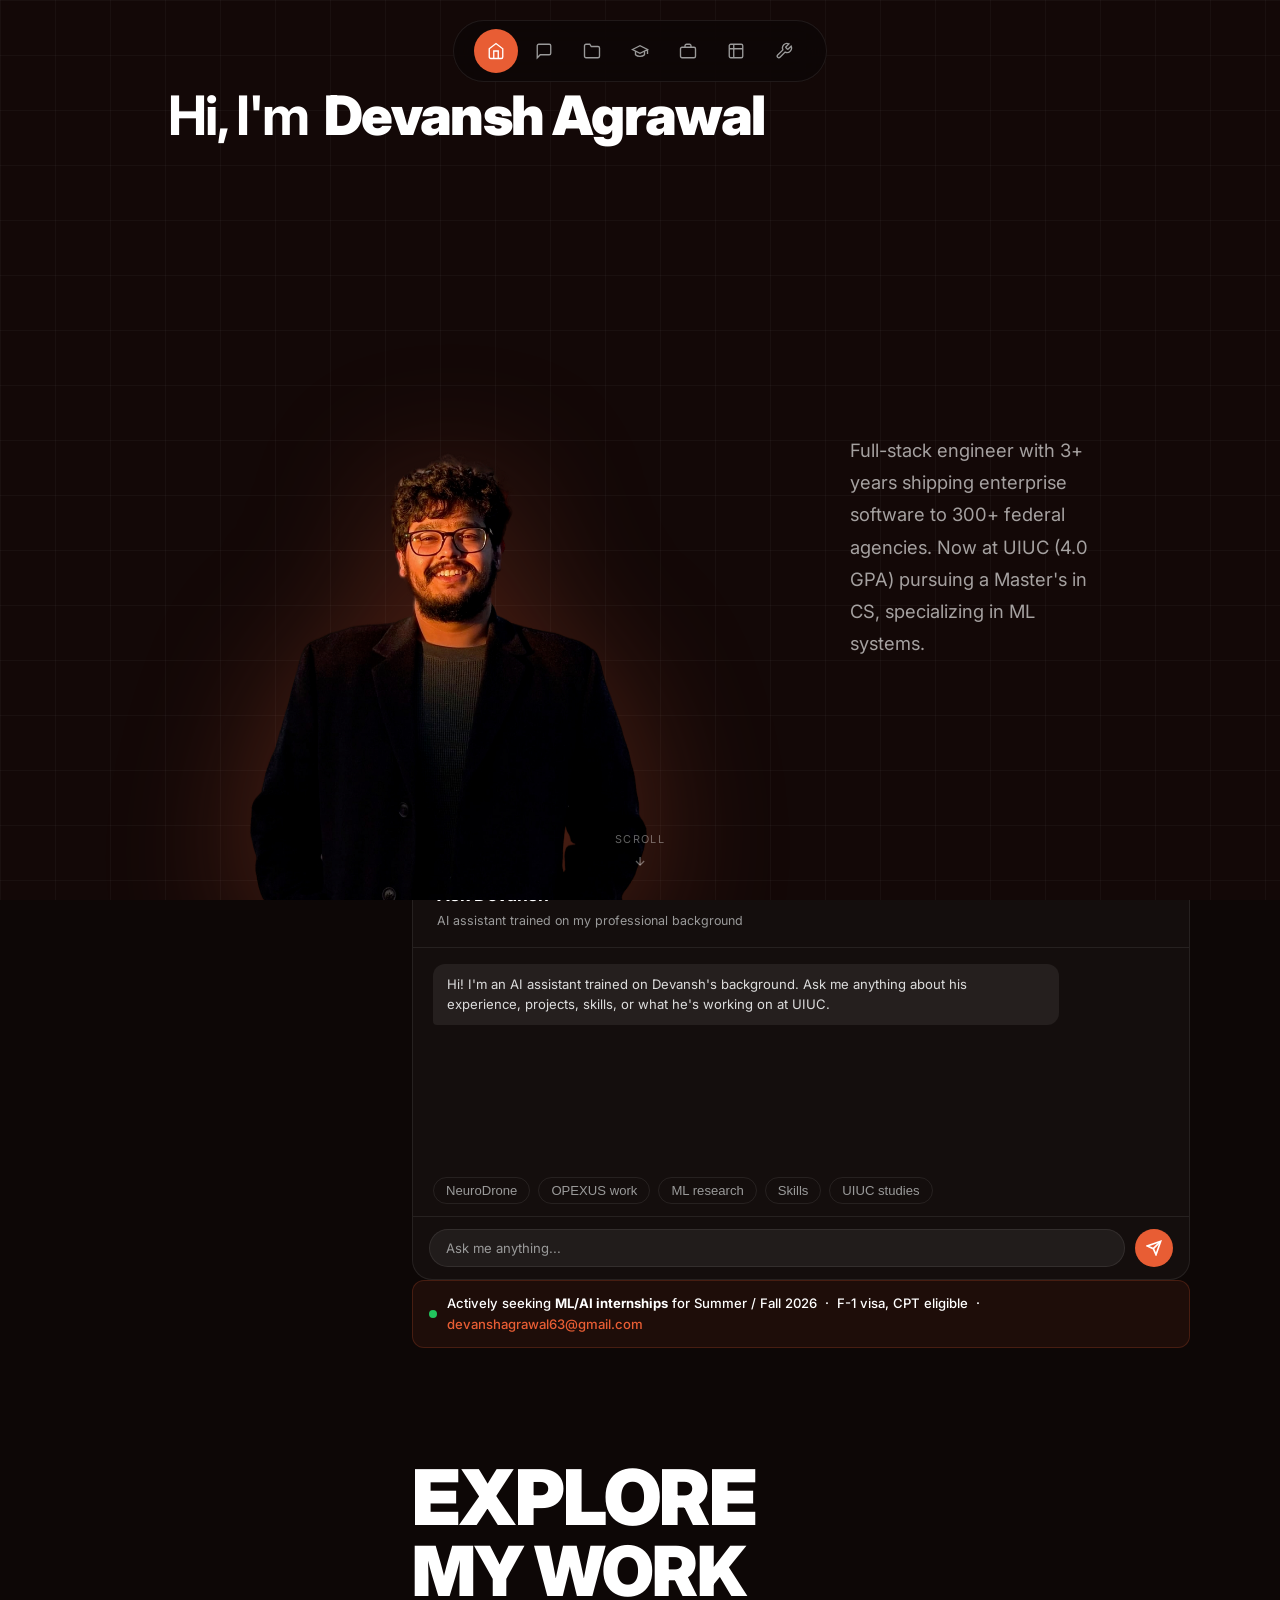
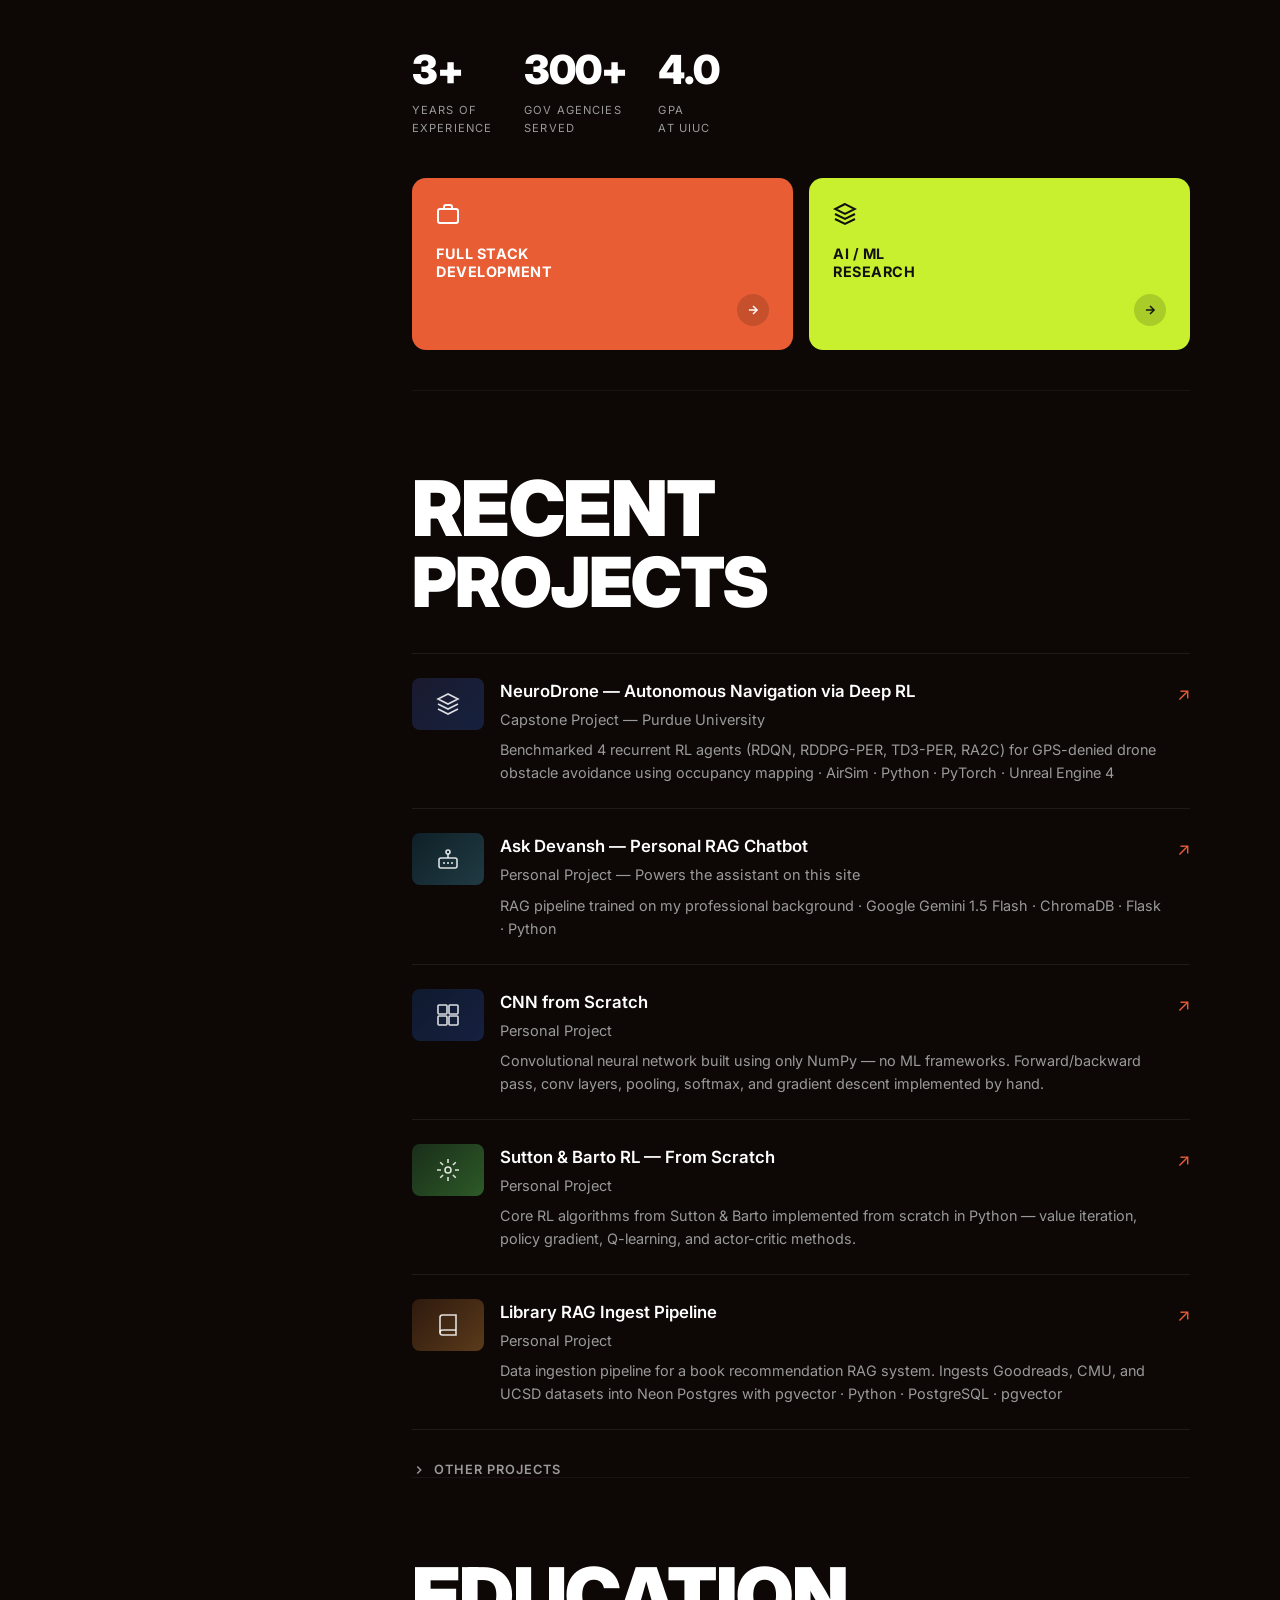
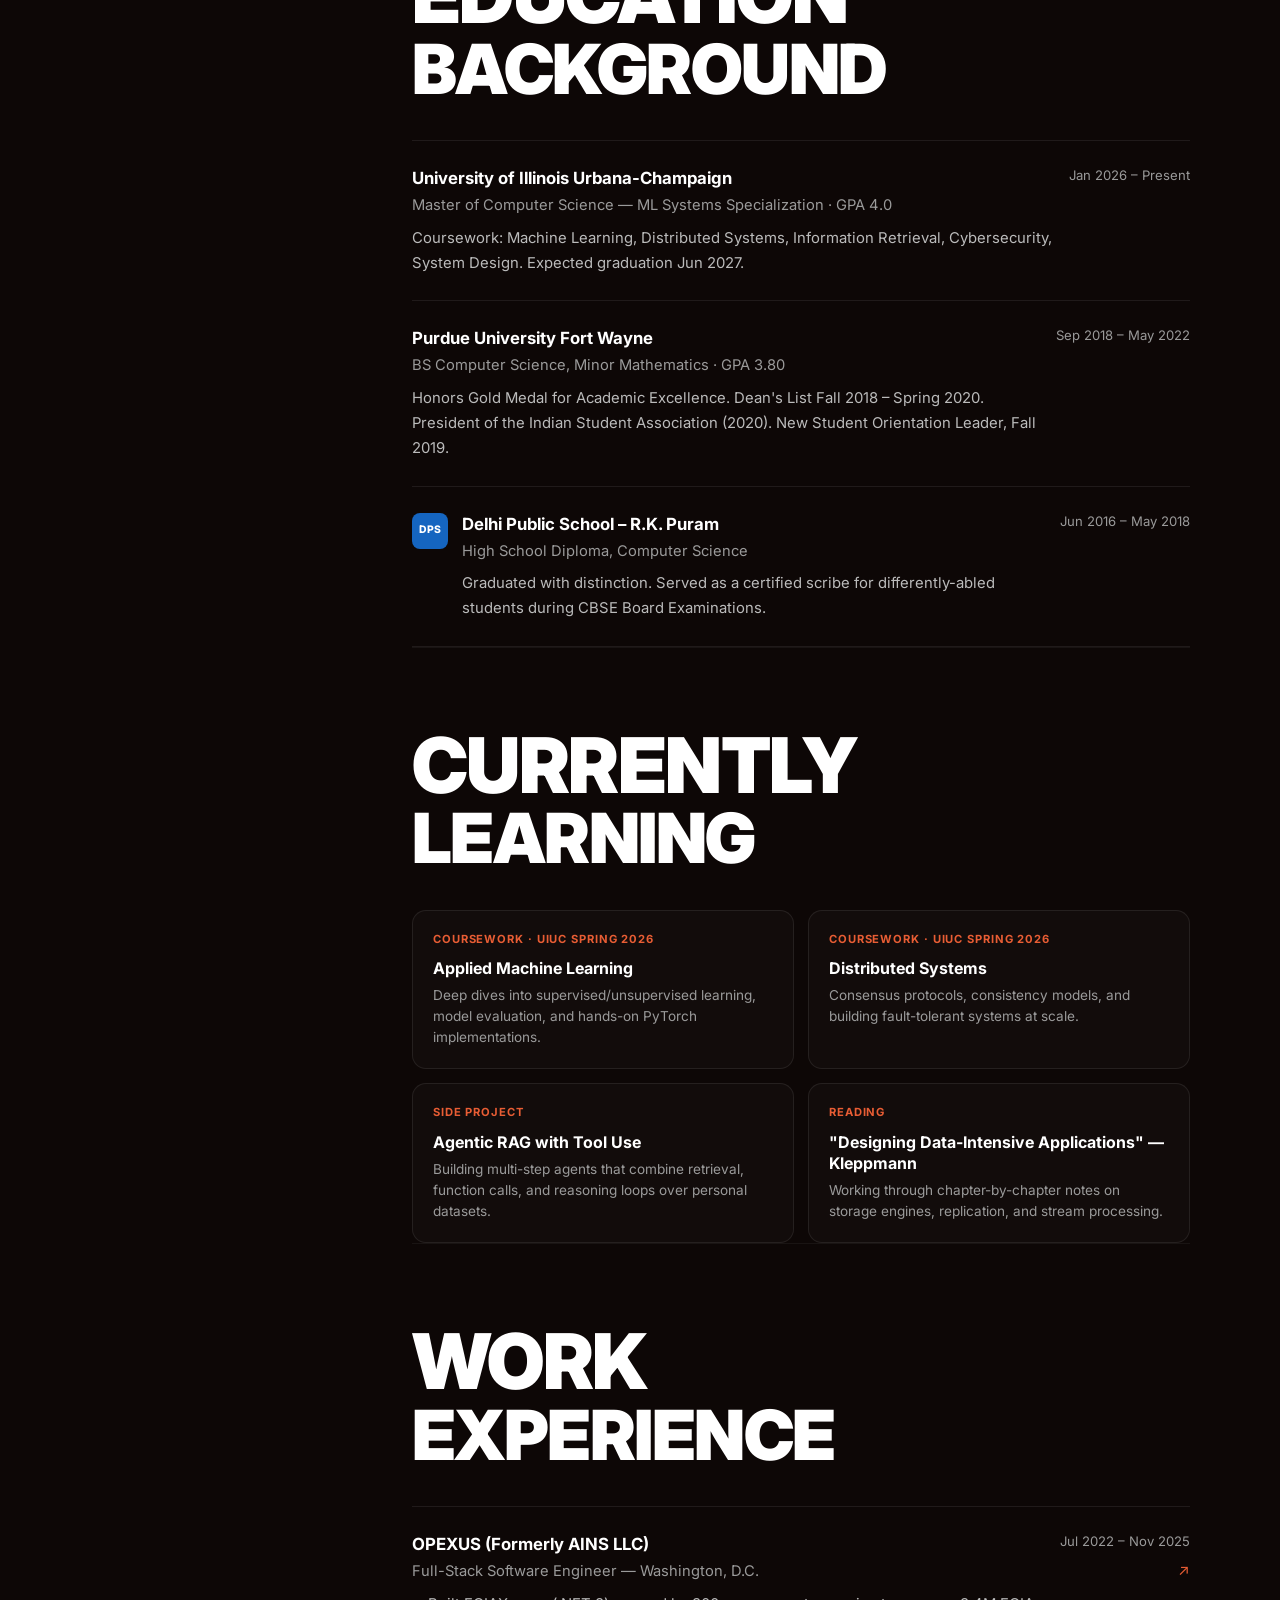
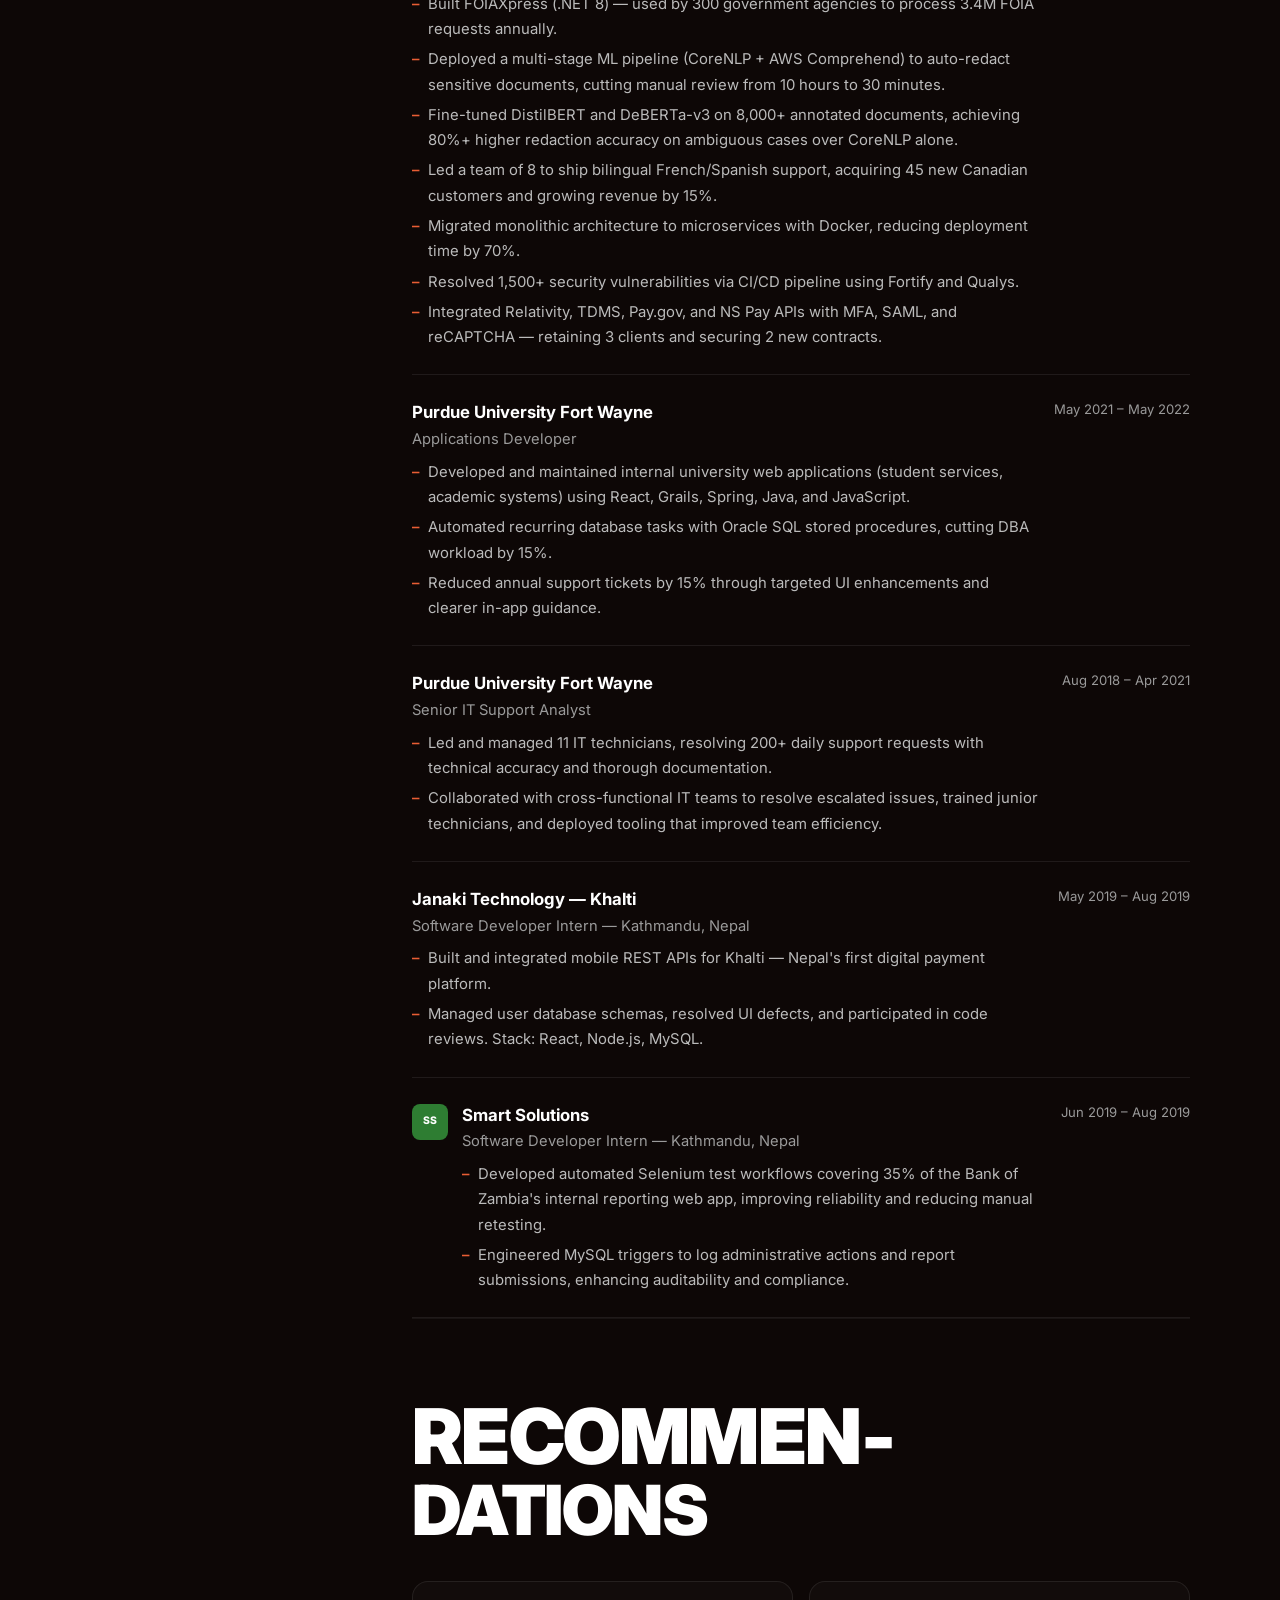
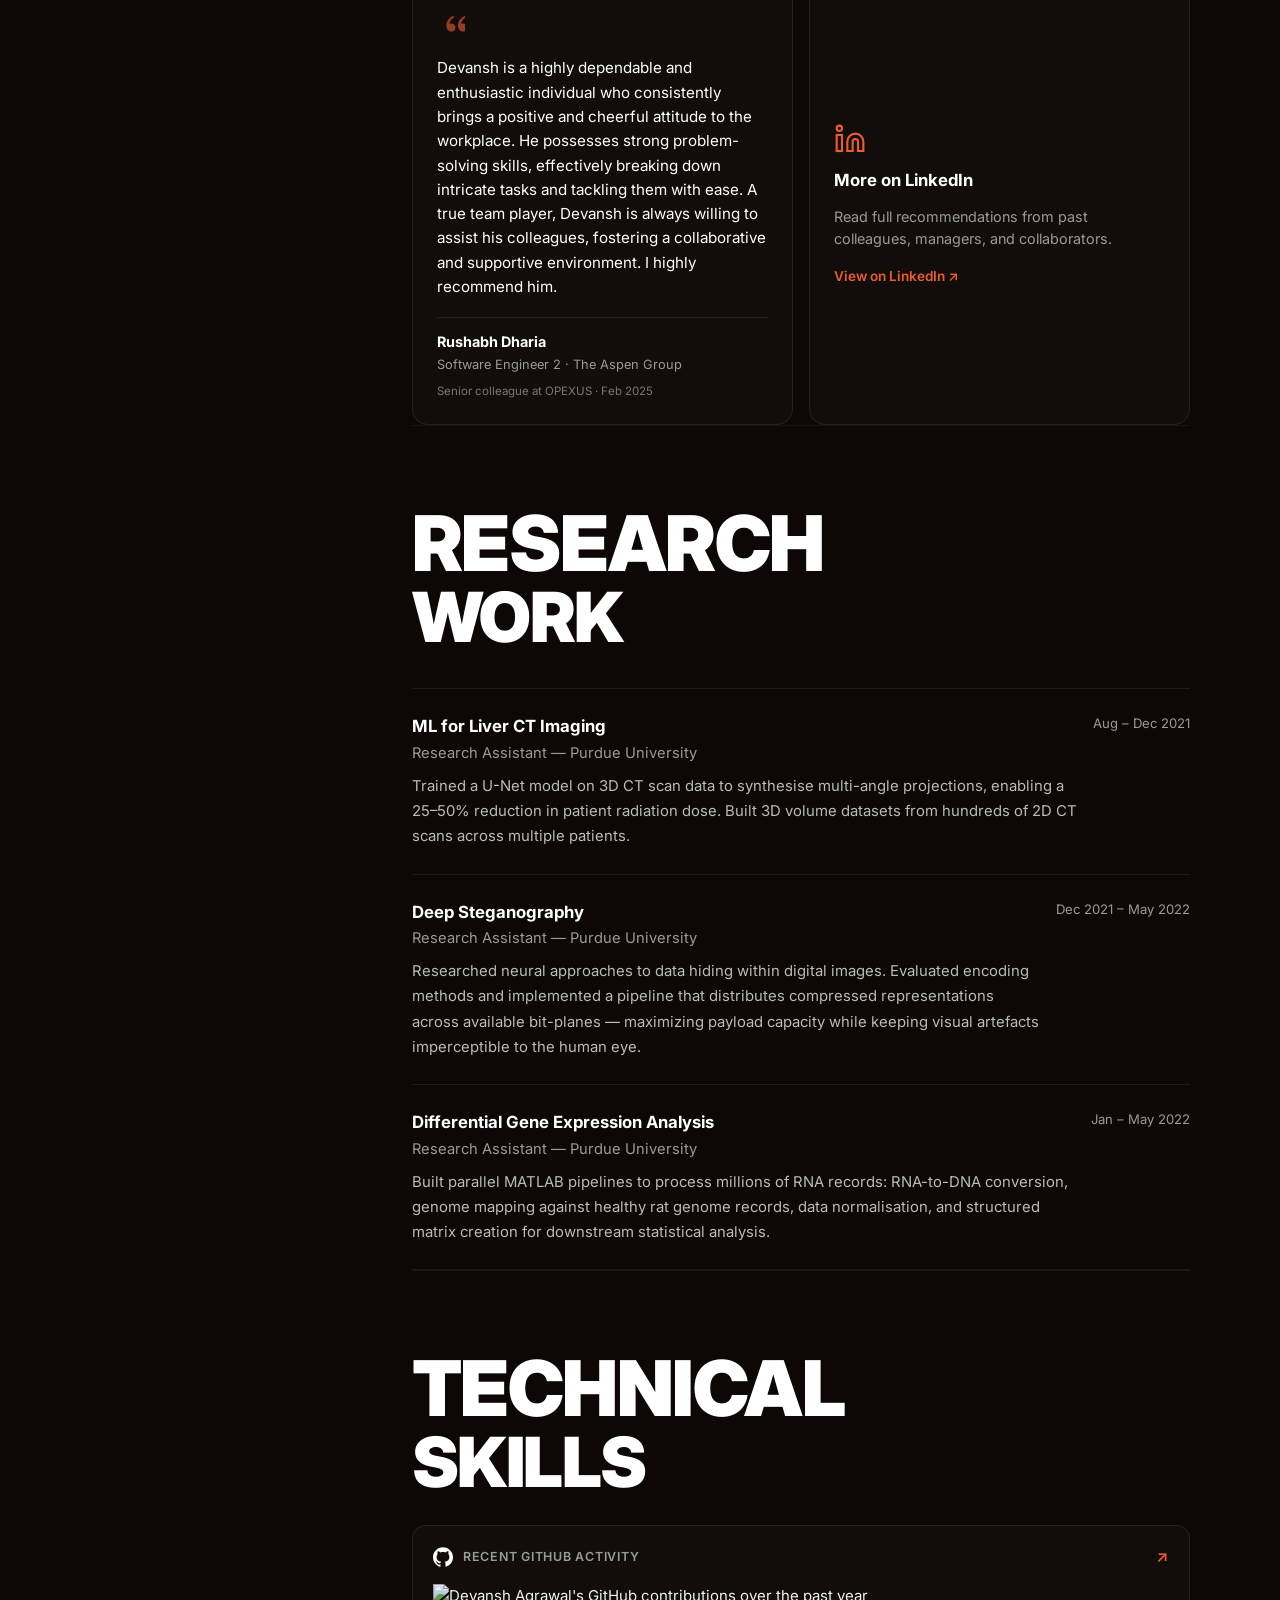
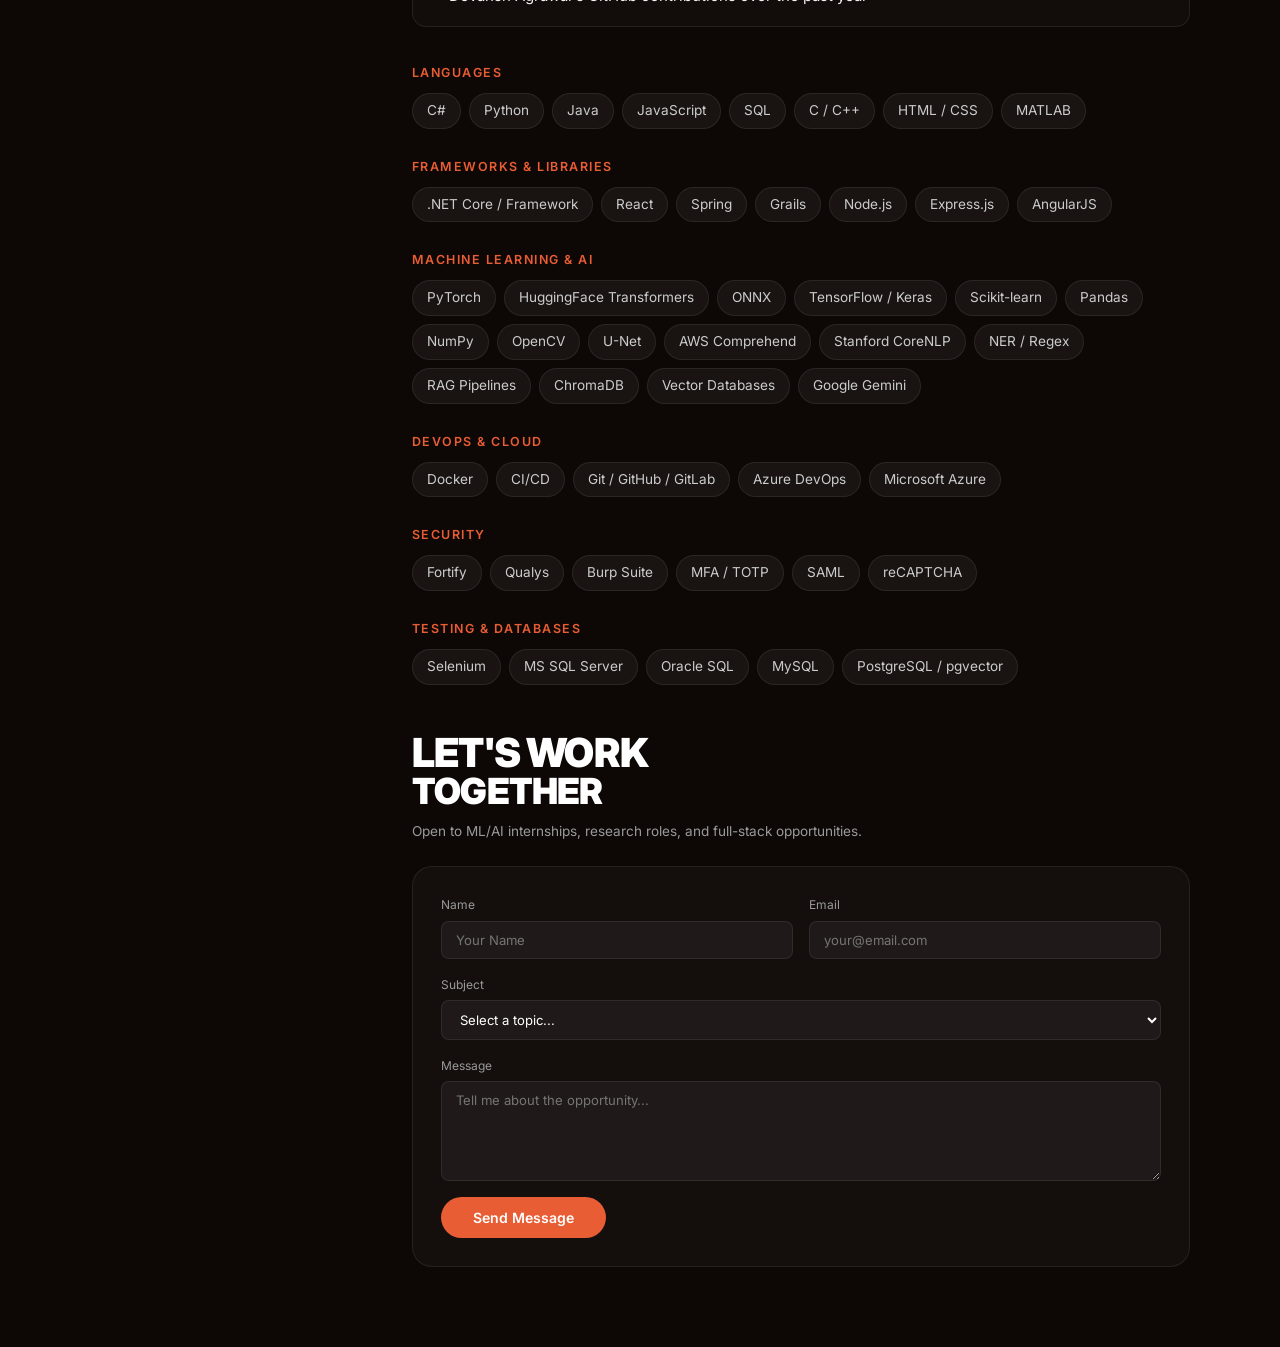
==== index.html @ 5be5f0cf "typography polish + real LinkedIn recommendation - Section title second line now white (was 15% opac" ====
<!DOCTYPE html>
<html lang="en">
<head>
  <meta charset="UTF-8" />
  <meta name="viewport" content="width=device-width, initial-scale=1.0" />
  <title>Devansh Agrawal — ML/AI Engineer &amp; MCS at UIUC</title>
  <meta name="description" content="Devansh Agrawal — SWE turned ML researcher. 3+ years at OPEXUS building federal software used by 300+ agencies. Now at UIUC (4.0 GPA) specializing in ML systems. Open to ML/AI internships." />

  <!-- Open Graph — controls how the link looks when shared on LinkedIn, Slack, iMessage -->
  <meta property="og:type"        content="website" />
  <meta property="og:title"       content="Devansh Agrawal — ML/AI Engineer" />
  <meta property="og:description" content="SWE turned ML researcher. Built federal software used by 300+ agencies. Now at UIUC (4.0 GPA) specializing in ML systems. Open to ML/AI internships." />
  <meta property="og:image"       content="https://devanshagrawal.netlify.app/assets/images/og-card.png" />
  <meta property="og:url"         content="https://devanshagrawal.netlify.app" />

  <!-- Twitter/X card -->
  <meta name="twitter:card"        content="summary_large_image" />
  <meta name="twitter:title"       content="Devansh Agrawal — ML/AI Engineer" />
  <meta name="twitter:description" content="SWE turned ML researcher. 3+ yrs at OPEXUS, now UIUC MCS (4.0 GPA). Open to ML/AI internships." />
  <meta name="twitter:image"       content="https://devanshagrawal.netlify.app/assets/images/og-card.png" />

  <!-- JSON-LD Person schema — helps Google understand who you are for rich search results -->
  <script type="application/ld+json">
  {
    "@context": "https://schema.org",
    "@type": "Person",
    "name": "Devansh Agrawal",
    "url": "https://devanshagrawal.netlify.app",
    "image": "https://devanshagrawal.netlify.app/assets/images/profile.png",
    "jobTitle": "ML/AI Engineer",
    "description": "SWE turned ML researcher. Built federal software used by 300+ agencies at OPEXUS. Master of Computer Science at UIUC, specializing in ML systems.",
    "alumniOf": [
      {
        "@type": "CollegeOrUniversity",
        "name": "University of Illinois Urbana-Champaign",
        "sameAs": "https://illinois.edu"
      },
      {
        "@type": "CollegeOrUniversity",
        "name": "Purdue University Fort Wayne",
        "sameAs": "https://www.pfw.edu"
      }
    ],
    "knowsAbout": [
      "Machine Learning",
      "Deep Learning",
      "Natural Language Processing",
      "Distributed Systems",
      "Full-Stack Engineering",
      "Python",
      "PyTorch",
      "Hugging Face Transformers"
    ],
    "sameAs": [
      "https://github.com/Devansh63",
      "https://www.linkedin.com/in/devansh-agrawal63/"
    ],
    "email": "mailto:devanshagrawal63@gmail.com"
  }
  </script>

  <!-- Favicon — inline SVG so no extra file needed -->
  <link rel="icon" href="data:image/svg+xml,<svg xmlns='http://www.w3.org/2000/svg' viewBox='0 0 32 32'><rect width='32' height='32' rx='8' fill='%23e85d34'/><text x='50%25' y='54%25' dominant-baseline='middle' text-anchor='middle' font-family='system-ui,sans-serif' font-weight='900' font-size='18' fill='white'>D</text></svg>" />

  <link rel="preconnect" href="https://fonts.googleapis.com" />
  <link href="https://fonts.googleapis.com/css2?family=Inter:wght@400;500;600;700;800;900&display=swap" rel="stylesheet" />
  <link rel="stylesheet" href="assets/css/style.css" />

  <!-- ──────────────────────────────────────────────────────────────────────
       Google Analytics 4
       Replace G-XXXXXXXXXX with your actual GA4 Measurement ID from
       https://analytics.google.com (Admin > Data Streams > your stream).
       Until you replace it, the script is a no-op (won't track anything).
  ────────────────────────────────────────────────────────────────────── -->
  <script async src="https://www.googletagmanager.com/gtag/js?id=G-XXXXXXXXXX"></script>
  <script>
    window.dataLayer = window.dataLayer || [];
    function gtag(){dataLayer.push(arguments);}
    gtag('js', new Date());
    gtag('config', 'G-XXXXXXXXXX', {
      anonymize_ip: true  // privacy-respecting
    });
  </script>
  <style>
    /* ── Hero overlay: fixed, fades out as user scrolls ── */
    #hero-stage {
      position: fixed;
      top: 0; left: 0; right: 0; bottom: 0;
      z-index: 10;
      overflow: hidden;
    }

    /* Dark grid background */
    #hero-bg {
      position: absolute;
      inset: 0;
      background-color: #130807;
      background-image:
        linear-gradient(rgba(255,255,255,0.03) 1px, transparent 1px),
        linear-gradient(90deg, rgba(255,255,255,0.03) 1px, transparent 1px);
      background-size: 55px 55px;
      z-index: 0;
    }

    /* Flying elements overlay */
    #hero-overlay {
      position: absolute;
      inset: 0;
      display: flex;
      flex-direction: column;
      align-items: center;
      justify-content: flex-start;
      padding-top: 72px;
      z-index: 2;
      pointer-events: none;
    }

    #fly-headline-row {
      display: flex;
      align-items: baseline;
      gap: 0.35em;
      margin-bottom: 24px;
      padding-left: 48px;
      padding-right: 48px; /* prevent name clipping at narrow viewports */
      width: 100%;
      max-width: 1040px;
    }
    #fly-greeting {
      font-size: clamp(2.1rem, 5.2vw, 3.4rem);
      font-weight: 700;
      color: #fff;
      letter-spacing: -0.03em;
      display: inline-block;
      will-change: opacity, transform;
    }
    #fly-name {
      font-size: clamp(2.1rem, 5.2vw, 3.4rem);
      font-weight: 900;
      color: #fff;
      letter-spacing: -0.03em;
      will-change: transform, opacity;
    }

    #fly-content-row {
      display: flex;
      align-items: center;
      gap: 52px;
      padding: 0 48px;
      width: 100%;
      max-width: 1040px;
      justify-content: flex-start;
    }
    #fly-photo {
      width: 630px;
      max-width: 60vw;
      flex-shrink: 0;
      margin-left: 0;
      margin-top: -110px;
      will-change: transform, opacity;
    }
    #fly-photo img {
      width: 100%;
      height: auto;
      display: block;
      filter: drop-shadow(0 24px 70px rgba(232,93,52,0.3));
    }
    #fly-bio {
      font-size: 1.15rem;
      color: rgba(255,255,255,0.62);
      line-height: 1.75;
      max-width: 380px;
      will-change: transform, opacity;
    }

    /* Animated scroll cue at the bottom of the hero */
    #scroll-hint {
      position: absolute;
      bottom: 32px;
      left: 50%;
      transform: translateX(-50%);
      display: flex;
      flex-direction: column;
      align-items: center;
      gap: 6px;
      color: rgba(255,255,255,0.38);
      font-size: 0.68rem;
      letter-spacing: 0.12em;
      text-transform: uppercase;
      pointer-events: none;
      will-change: opacity;
    }
    #scroll-hint svg {
      animation: hint-bounce 1.6s ease-in-out infinite;
    }
    @keyframes hint-bounce {
      0%, 100% { transform: translateY(0); }
      50%       { transform: translateY(6px); }
    }

    /* Mobile hero: override the desktop align-items:center so photo+bio are left-aligned */
    @media (max-width: 680px) {
      #fly-content-row {
        flex-direction: column;
        align-items: flex-start;
        gap: 10px;
        padding: 0 20px;
        margin-top: 8px;
      }
      #fly-photo {
        width: 180px;
        max-width: 52vw;
        margin-top: 0;
        /* Clamp height so the image's transparent overhead doesn't eat screen space */
        max-height: 200px;
        overflow: hidden;
        display: flex;
        align-items: flex-end;
      }
      #fly-photo img { width: 100%; height: auto; }
      #fly-bio {
        font-size: 0.85rem;
        line-height: 1.55;
        max-width: 92vw;
      }
    }
  </style>
</head>
<body>

  <!-- ══════════════════════════════════════
       NAVIGATION
  ══════════════════════════════════════ -->
  <nav id="main-nav" aria-label="Main navigation">
    <button class="nav-item active" data-section="home" title="Home" aria-label="Home">
      <svg viewBox="0 0 24 24"><path d="M3 9l9-7 9 7v11a2 2 0 0 1-2 2H5a2 2 0 0 1-2-2z"/><polyline points="9 22 9 12 15 12 15 22"/></svg>
    </button>
    <button class="nav-item" data-section="chatbot" title="Ask Devansh" aria-label="Ask Devansh">
      <svg viewBox="0 0 24 24"><path d="M21 15a2 2 0 0 1-2 2H7l-4 4V5a2 2 0 0 1 2-2h14a2 2 0 0 1 2 2z"/></svg>
    </button>
    <button class="nav-item" data-section="projects" title="Projects" aria-label="Projects">
      <svg viewBox="0 0 24 24"><path d="M22 19a2 2 0 0 1-2 2H4a2 2 0 0 1-2-2V5a2 2 0 0 1 2-2h5l2 3h9a2 2 0 0 1 2 2z"/></svg>
    </button>
    <button class="nav-item" data-section="education" title="Education" aria-label="Education">
      <svg viewBox="0 0 24 24"><path d="M22 10v6M2 10l10-5 10 5-10 5z"/><path d="M6 12v5c3 3 9 3 12 0v-5"/></svg>
    </button>
    <button class="nav-item" data-section="experience" title="Work Experience" aria-label="Work Experience">
      <svg viewBox="0 0 24 24"><rect x="2" y="7" width="20" height="14" rx="2"/><path d="M16 7V5a2 2 0 0 0-2-2h-4a2 2 0 0 0-2 2v2"/></svg>
    </button>
    <button class="nav-item" data-section="research" title="Research" aria-label="Research">
      <svg viewBox="0 0 24 24"><path d="M9 3H5a2 2 0 0 0-2 2v4m6-6h10a2 2 0 0 1 2 2v4M9 3v18m0 0h10a2 2 0 0 0 2-2V9M9 21H5a2 2 0 0 1-2-2V9m0 0h18"/></svg>
    </button>
    <button class="nav-item" data-section="skills" title="Skills" aria-label="Skills">
      <svg viewBox="0 0 24 24"><path d="M14.7 6.3a1 1 0 0 0 0 1.4l1.6 1.6a1 1 0 0 0 1.4 0l3.77-3.77a6 6 0 0 1-7.94 7.94l-6.91 6.91a2.12 2.12 0 0 1-3-3l6.91-6.91a6 6 0 0 1 7.94-7.94l-3.76 3.76z"/></svg>
    </button>
  </nav>

  <!-- ══════════════════════════════════════
       HERO OVERLAY — fades as user scrolls
       Flying elements morph into sidebar card
  ══════════════════════════════════════ -->
  <div id="hero-stage">
    <div id="hero-bg"></div>
    <div id="hero-overlay" aria-hidden="true">
      <div id="fly-headline-row">
        <span id="fly-greeting">Hi, I'm&nbsp;</span><span id="fly-name">Devansh Agrawal</span>
      </div>
      <div id="fly-content-row">
        <div id="fly-photo">
          <img src="assets/images/profile.png" alt="" />
        </div>
        <p id="fly-bio">
          Full-stack engineer with 3+ years shipping enterprise software
          to 300+ federal agencies. Now at UIUC (4.0 GPA) pursuing
          a Master's in CS, specializing in ML systems.
        </p>
      </div>

      <!-- Scroll nudge — fades as user scrolls, hidden once hero clears -->
      <div id="scroll-hint" aria-hidden="true">
        <span>scroll</span>
        <svg width="14" height="14" viewBox="0 0 24 24" fill="none" stroke="currentColor" stroke-width="2.2">
          <line x1="12" y1="5" x2="12" y2="19"/>
          <polyline points="19 12 12 19 5 12"/>
        </svg>
      </div>
    </div>
  </div>

  <!-- ══════════════════════════════════════
       MAIN CONTENT — always rendered, card is persistent sticky sidebar
  ══════════════════════════════════════ -->
  <main id="main-content">
    <div class="page-layout">

      <!-- Persistent sticky sidebar — morph target for flying elements -->
      <aside class="profile-card" id="main-card">
        <div class="profile-card__name" id="card-name">Devansh Agrawal</div>
        <div class="profile-card__photo-wrap" id="card-photo-wrap">
          <img src="assets/images/profile.png" alt="Devansh Agrawal" />
        </div>
        <p class="profile-card__bio" id="card-bio">
          SWE turned ML researcher. Built federal software used by 300+ agencies; now at UIUC (4.0 GPA) specializing in ML systems.
        </p>
        <div class="profile-card__status">
          <span class="status-dot"></span>
          Open to ML/AI Internships
        </div>
        <div class="profile-card__divider"></div>
        <div class="profile-card__socials">
          <a href="https://github.com/Devansh63" target="_blank" rel="noopener" title="GitHub">
            <svg viewBox="0 0 24 24" fill="currentColor"><path d="M12 .297c-6.63 0-12 5.373-12 12 0 5.303 3.438 9.8 8.205 11.385.6.113.82-.258.82-.577 0-.285-.01-1.04-.015-2.04-3.338.724-4.042-1.61-4.042-1.61C4.422 18.07 3.633 17.7 3.633 17.7c-1.087-.744.084-.729.084-.729 1.205.084 1.838 1.236 1.838 1.236 1.07 1.835 2.809 1.305 3.495.998.108-.776.417-1.305.76-1.605-2.665-.3-5.466-1.332-5.466-5.93 0-1.31.465-2.38 1.235-3.22-.135-.303-.54-1.523.105-3.176 0 0 1.005-.322 3.3 1.23.96-.267 1.98-.399 3-.405 1.02.006 2.04.138 3 .405 2.28-1.552 3.285-1.23 3.285-1.23.645 1.653.24 2.873.12 3.176.765.84 1.23 1.91 1.23 3.22 0 4.61-2.805 5.625-5.475 5.92.42.36.81 1.096.81 2.22 0 1.606-.015 2.896-.015 3.286 0 .315.21.69.825.57C20.565 22.092 24 17.592 24 12.297c0-6.627-5.373-12-12-12"/></svg>
          </a>
          <a href="https://www.linkedin.com/in/devansh-agrawal63/" target="_blank" rel="noopener" title="LinkedIn">
            <svg viewBox="0 0 24 24" fill="currentColor"><path d="M20.447 20.452h-3.554v-5.569c0-1.328-.027-3.037-1.852-3.037-1.853 0-2.136 1.445-2.136 2.939v5.667H9.351V9h3.414v1.561h.046c.477-.9 1.637-1.85 3.37-1.85 3.601 0 4.267 2.37 4.267 5.455v6.286zM5.337 7.433a2.062 2.062 0 0 1-2.063-2.065 2.064 2.064 0 1 1 2.063 2.065zm1.782 13.019H3.555V9h3.564v11.452zM22.225 0H1.771C.792 0 0 .774 0 1.729v20.542C0 23.227.792 24 1.771 24h20.451C23.2 24 24 23.227 24 22.271V1.729C24 .774 23.2 0 22.222 0h.003z"/></svg>
          </a>
          <a href="mailto:devanshagrawal63@gmail.com" title="Email">
            <svg viewBox="0 0 24 24" fill="none" stroke="currentColor" stroke-width="1.8"><path d="M4 4h16c1.1 0 2 .9 2 2v12c0 1.1-.9 2-2 2H4c-1.1 0-2-.9-2-2V6c0-1.1.9-2 2-2z"/><polyline points="22,6 12,13 2,6"/></svg>
          </a>
          <a href="assets/resume.pdf" target="_blank" rel="noopener" title="Download Resume">
            <svg viewBox="0 0 24 24" fill="none" stroke="currentColor" stroke-width="1.8"><path d="M14 2H6a2 2 0 0 0-2 2v16a2 2 0 0 0 2 2h12a2 2 0 0 0 2-2V8z"/><polyline points="14 2 14 8 20 8"/><line x1="16" y1="13" x2="8" y2="13"/><line x1="16" y1="17" x2="8" y2="17"/></svg>
          </a>
        </div>
      </aside>

      <!-- Scrollable content -->
      <div class="page-content">

        <!-- ══════════════════════════════════
             ASK DEVANSH — RAG Chatbot
             (pairs with card as initial home view)
        ══════════════════════════════════ -->
        <section class="content-section" id="chatbot">
          <div class="chatbot-panel">
            <div class="chatbot-panel__header">
              <h2>Ask Devansh</h2>
              <p>AI assistant trained on my professional background</p>
            </div>
            <div class="chatbot-panel__messages" id="chat-messages">
              <div class="chat-msg chat-msg--bot">
                Hi! I'm an AI assistant trained on Devansh's background. Ask me anything about his experience, projects, skills, or what he's working on at UIUC.
              </div>
            </div>
            <div class="chatbot-panel__suggestions" id="chat-suggestions">
              <button class="suggestion-chip" data-q="Tell me about the NeuroDrone project">NeuroDrone</button>
              <button class="suggestion-chip" data-q="What did you build at OPEXUS?">OPEXUS work</button>
              <button class="suggestion-chip" data-q="What ML research have you done?">ML research</button>
              <button class="suggestion-chip" data-q="What are your technical skills?">Skills</button>
              <button class="suggestion-chip" data-q="What are you studying at UIUC?">UIUC studies</button>
            </div>
            <div class="chatbot-panel__input">
              <input type="text" id="chat-input" placeholder="Ask me anything..." autocomplete="off" />
              <button id="chat-send" aria-label="Send">
                <svg viewBox="0 0 24 24" fill="none" stroke="currentColor" stroke-width="2.5">
                  <line x1="22" y1="2" x2="11" y2="13"/>
                  <polygon points="22 2 15 22 11 13 2 9 22 2"/>
                </svg>
              </button>
            </div>
          </div>
        </section>

        <!-- ── Currently seeking banner ── -->
        <div style="display:flex;align-items:center;gap:10px;padding:12px 16px;background:rgba(232,93,52,0.08);border:1px solid rgba(232,93,52,0.2);border-radius:12px;margin-bottom:32px;" class="reveal">
          <span style="width:8px;height:8px;border-radius:50%;background:#22c55e;flex-shrink:0;"></span>
          <span style="font-size:0.82rem;color:var(--text-primary);font-weight:500;">Actively seeking <strong>ML/AI internships</strong> for Summer / Fall 2026 &nbsp;&middot;&nbsp; F-1 visa, CPT eligible &nbsp;&middot;&nbsp; <a href="mailto:devanshagrawal63@gmail.com" style="color:var(--accent-orange);text-decoration:none;">devanshagrawal63@gmail.com</a></span>
        </div>

        <!-- ── Stats + quick-link cards ── -->
        <div class="content-section" id="home-stats">
          <div class="section-title reveal" style="margin-bottom:32px;">
            EXPLORE
            <span>MY WORK</span>
          </div>
          <div style="display:flex; gap:32px; margin-bottom:40px; flex-wrap:wrap;">
            <div class="reveal reveal-d1">
              <div style="font-size:2.5rem; font-weight:900; letter-spacing:-0.03em;">3+</div>
              <div style="font-size:0.7rem; color:var(--text-muted); text-transform:uppercase; letter-spacing:0.1em;">YEARS OF<br>EXPERIENCE</div>
            </div>
            <div class="reveal reveal-d2">
              <div style="font-size:2.5rem; font-weight:900; letter-spacing:-0.03em;">300+</div>
              <div style="font-size:0.7rem; color:var(--text-muted); text-transform:uppercase; letter-spacing:0.1em;">GOV AGENCIES<br>SERVED</div>
            </div>
            <div class="reveal reveal-d3">
              <div style="font-size:2.5rem; font-weight:900; letter-spacing:-0.03em;">4.0</div>
              <div style="font-size:0.7rem; color:var(--text-muted); text-transform:uppercase; letter-spacing:0.1em;">GPA<br>AT UIUC</div>
            </div>
          </div>
          <div class="skill-cards-grid">
            <a class="skill-card skill-card--orange reveal reveal-d4" href="#experience">
              <div class="skill-card__icon">
                <svg viewBox="0 0 24 24" fill="none" stroke="currentColor" stroke-width="2"><rect x="2" y="7" width="20" height="14" rx="2"/><path d="M16 7V5a2 2 0 0 0-2-2h-4a2 2 0 0 0-2 2v2"/></svg>
              </div>
              <div class="skill-card__title">FULL STACK<br>DEVELOPMENT</div>
              <div class="skill-card__arrow">
                <svg viewBox="0 0 24 24" fill="none" stroke="currentColor" stroke-width="2.5" width="14" height="14"><line x1="5" y1="12" x2="19" y2="12"/><polyline points="12 5 19 12 12 19"/></svg>
              </div>
            </a>
            <a class="skill-card skill-card--lime reveal reveal-d5" href="#research">
              <div class="skill-card__icon">
                <svg viewBox="0 0 24 24" fill="none" stroke="currentColor" stroke-width="2"><path d="M12 2L2 7l10 5 10-5-10-5z"/><path d="M2 17l10 5 10-5"/><path d="M2 12l10 5 10-5"/></svg>
              </div>
              <div class="skill-card__title">AI / ML<br>RESEARCH</div>
              <div class="skill-card__arrow">
                <svg viewBox="0 0 24 24" fill="none" stroke="currentColor" stroke-width="2.5" width="14" height="14"><line x1="5" y1="12" x2="19" y2="12"/><polyline points="12 5 19 12 12 19"/></svg>
              </div>
            </a>
          </div>
        </div>

        <!-- ══════════════════════════════════
             PROJECTS
        ══════════════════════════════════ -->
        <section class="content-section" id="projects">
          <h2 class="section-title reveal">RECENT<br><span>PROJECTS</span></h2>
          <div style="margin-top:36px;">

            <a class="list-item reveal reveal-d1" href="https://github.com/Devansh63/NeuroDrone-Capston" target="_blank" rel="noopener">
              <div style="display:flex; gap:16px; align-items:flex-start;">
                <div class="list-item__thumb" style="background:linear-gradient(135deg,#1a1a2e,#16213e);">
                  <div style="width:100%;height:100%;display:flex;align-items:center;justify-content:center;">
                    <svg width="24" height="24" viewBox="0 0 24 24" fill="none" stroke="rgba(255,255,255,0.85)" stroke-width="1.6"><path d="M12 2L2 7l10 5 10-5-10-5z"/><path d="M2 17l10 5 10-5"/><path d="M2 12l10 5 10-5"/></svg>
                  </div>
                </div>
                <div>
                  <div class="list-item__title">NeuroDrone — Autonomous Navigation via Deep RL</div>
                  <div class="list-item__sub">Capstone Project — Purdue University</div>
                  <div class="list-item__meta">Benchmarked 4 recurrent RL agents (RDQN, RDDPG-PER, TD3-PER, RA2C) for GPS-denied drone obstacle avoidance using occupancy mapping · AirSim · Python · PyTorch · Unreal Engine 4</div>
                </div>
              </div>
              <div class="list-item__arrow">↗</div>
            </a>

            <a class="list-item reveal reveal-d2" href="https://github.com/Devansh63/devansh-rag" target="_blank" rel="noopener">
              <div style="display:flex; gap:16px; align-items:flex-start;">
                <div class="list-item__thumb" style="background:linear-gradient(135deg,#0f2027,#203a43);">
                  <div style="width:100%;height:100%;display:flex;align-items:center;justify-content:center;">
                    <svg width="24" height="24" viewBox="0 0 24 24" fill="none" stroke="rgba(255,255,255,0.85)" stroke-width="1.6"><rect x="3" y="11" width="18" height="10" rx="2"/><circle cx="12" cy="5" r="2"/><path d="M12 7v4"/><line x1="8" y1="15" x2="8" y2="17"/><line x1="12" y1="15" x2="12" y2="17"/><line x1="16" y1="15" x2="16" y2="17"/></svg>
                  </div>
                </div>
                <div>
                  <div class="list-item__title">Ask Devansh — Personal RAG Chatbot</div>
                  <div class="list-item__sub">Personal Project — Powers the assistant on this site</div>
                  <div class="list-item__meta">RAG pipeline trained on my professional background · Google Gemini 1.5 Flash · ChromaDB · Flask · Python</div>
                </div>
              </div>
              <div class="list-item__arrow">↗</div>
            </a>

            <a class="list-item reveal reveal-d3" href="https://github.com/Devansh63/CNN-from-scratch" target="_blank" rel="noopener">
              <div style="display:flex; gap:16px; align-items:flex-start;">
                <div class="list-item__thumb" style="background:linear-gradient(135deg,#0f1a2e,#162040);">
                  <div style="width:100%;height:100%;display:flex;align-items:center;justify-content:center;">
                    <svg width="24" height="24" viewBox="0 0 24 24" fill="none" stroke="rgba(255,255,255,0.85)" stroke-width="1.6"><rect x="2" y="2" width="9" height="9" rx="1"/><rect x="13" y="2" width="9" height="9" rx="1"/><rect x="2" y="13" width="9" height="9" rx="1"/><rect x="13" y="13" width="9" height="9" rx="1"/></svg>
                  </div>
                </div>
                <div>
                  <div class="list-item__title">CNN from Scratch</div>
                  <div class="list-item__sub">Personal Project</div>
                  <div class="list-item__meta">Convolutional neural network built using only NumPy — no ML frameworks. Forward/backward pass, conv layers, pooling, softmax, and gradient descent implemented by hand.</div>
                </div>
              </div>
              <div class="list-item__arrow">↗</div>
            </a>

            <a class="list-item reveal reveal-d4" href="https://github.com/Devansh63/suttonRL" target="_blank" rel="noopener">
              <div style="display:flex; gap:16px; align-items:flex-start;">
                <div class="list-item__thumb" style="background:linear-gradient(135deg,#1a2e1a,#2d5a27);">
                  <div style="width:100%;height:100%;display:flex;align-items:center;justify-content:center;">
                    <svg width="24" height="24" viewBox="0 0 24 24" fill="none" stroke="rgba(255,255,255,0.85)" stroke-width="1.6"><circle cx="12" cy="12" r="3"/><path d="M12 1v4M12 19v4M4.22 4.22l2.83 2.83M16.95 16.95l2.83 2.83M1 12h4M19 12h4M4.22 19.78l2.83-2.83M16.95 7.05l2.83-2.83"/></svg>
                  </div>
                </div>
                <div>
                  <div class="list-item__title">Sutton &amp; Barto RL — From Scratch</div>
                  <div class="list-item__sub">Personal Project</div>
                  <div class="list-item__meta">Core RL algorithms from Sutton &amp; Barto implemented from scratch in Python — value iteration, policy gradient, Q-learning, and actor-critic methods.</div>
                </div>
              </div>
              <div class="list-item__arrow">↗</div>
            </a>

            <a class="list-item reveal reveal-d5" href="https://github.com/Devansh63/library-rag-ingest" target="_blank" rel="noopener">
              <div style="display:flex; gap:16px; align-items:flex-start;">
                <div class="list-item__thumb" style="background:linear-gradient(135deg,#2e1a0e,#5a3a1a);">
                  <div style="width:100%;height:100%;display:flex;align-items:center;justify-content:center;">
                    <svg width="24" height="24" viewBox="0 0 24 24" fill="none" stroke="rgba(255,255,255,0.85)" stroke-width="1.6"><path d="M4 19.5A2.5 2.5 0 0 1 6.5 17H20"/><path d="M6.5 2H20v20H6.5A2.5 2.5 0 0 1 4 19.5v-15A2.5 2.5 0 0 1 6.5 2z"/></svg>
                  </div>
                </div>
                <div>
                  <div class="list-item__title">Library RAG Ingest Pipeline</div>
                  <div class="list-item__sub">Personal Project</div>
                  <div class="list-item__meta">Data ingestion pipeline for a book recommendation RAG system. Ingests Goodreads, CMU, and UCSD datasets into Neon Postgres with pgvector · Python · PostgreSQL · pgvector</div>
                </div>
              </div>
              <div class="list-item__arrow">↗</div>
            </a>

            <!-- Other Projects — collapsible -->
            <div style="margin-top:32px;">
              <button id="other-projects-toggle"
                style="background:none;border:none;cursor:pointer;display:flex;align-items:center;gap:8px;padding:0;color:var(--text-muted);font-family:inherit;font-size:0.8rem;font-weight:600;letter-spacing:0.08em;text-transform:uppercase;"
                aria-expanded="false" aria-controls="other-projects-list">
                <svg id="other-projects-chevron" width="14" height="14" viewBox="0 0 24 24" fill="none" stroke="currentColor" stroke-width="2.5" style="transition:transform 0.25s ease;flex-shrink:0;">
                  <polyline points="9 18 15 12 9 6"/>
                </svg>
                Other Projects
              </button>

              <div id="other-projects-list" style="display:none;margin-top:16px;">

                <a class="list-item" href="https://github.com/Devansh63" target="_blank" rel="noopener" style="margin-bottom:0;">
                  <div style="display:flex; gap:16px; align-items:flex-start;">
                    <div class="list-item__thumb" style="background:linear-gradient(135deg,#1b2838,#2a475e);">
                      <div style="width:100%;height:100%;display:flex;align-items:center;justify-content:center;">
                        <svg width="24" height="24" viewBox="0 0 24 24" fill="none" stroke="rgba(255,255,255,0.85)" stroke-width="1.6"><rect x="2" y="2" width="5" height="5" rx="1"/><rect x="9" y="2" width="5" height="5" rx="1"/><rect x="16" y="2" width="6" height="5" rx="1"/><rect x="2" y="9" width="5" height="5" rx="1"/><rect x="9" y="9" width="5" height="5" rx="1"/><rect x="16" y="9" width="6" height="5" rx="1"/><rect x="2" y="16" width="5" height="6" rx="1"/><rect x="9" y="16" width="5" height="6" rx="1"/><rect x="16" y="16" width="6" height="6" rx="1"/></svg>
                      </div>
                    </div>
                    <div>
                      <div class="list-item__title">Chess AI</div>
                      <div class="list-item__sub">Personal Project</div>
                      <div class="list-item__meta">Chess engine with minimax + alpha-beta pruning and a playable web UI · Python · JavaScript</div>
                    </div>
                  </div>
                  <div class="list-item__arrow">↗</div>
                </a>

                <a class="list-item" href="https://github.com/Devansh63" target="_blank" rel="noopener">
                  <div style="display:flex; gap:16px; align-items:flex-start;">
                    <div class="list-item__thumb" style="background:linear-gradient(135deg,#1a2e1a,#2d5a27);">
                      <div style="width:100%;height:100%;display:flex;align-items:center;justify-content:center;">
                        <svg width="24" height="24" viewBox="0 0 24 24" fill="none" stroke="rgba(255,255,255,0.85)" stroke-width="1.6"><path d="M17 21v-2a4 4 0 0 0-4-4H5a4 4 0 0 0-4 4v2"/><circle cx="9" cy="7" r="4"/><path d="M23 21v-2a4 4 0 0 0-3-3.87"/><path d="M16 3.13a4 4 0 0 1 0 7.75"/></svg>
                      </div>
                    </div>
                    <div>
                      <div class="list-item__title">Recipe Social Platform</div>
                      <div class="list-item__sub">Personal Project</div>
                      <div class="list-item__meta">Community recipe-sharing app with ratings, comments, and search · React · Node.js · MongoDB</div>
                    </div>
                  </div>
                  <div class="list-item__arrow">↗</div>
                </a>

              </div>
            </div>

          </div>
        </section>

        <!-- ══════════════════════════════════
             EDUCATION
        ══════════════════════════════════ -->
        <section class="content-section" id="education">
          <h2 class="section-title reveal">EDUCATION<br><span>BACKGROUND</span></h2>
          <div style="margin-top:36px;">

            <div class="exp-item reveal reveal-d1">
              <div style="display:flex;gap:14px;align-items:flex-start;">
                <img src="https://logo.clearbit.com/illinois.edu" width="36" height="36" style="border-radius:8px;flex-shrink:0;margin-top:2px;object-fit:contain;background:#fff;" alt="" loading="lazy" decoding="async" onerror="this.style.display='none'">
                <div>
                  <div class="exp-item__company">University of Illinois Urbana-Champaign</div>
                  <div class="exp-item__role">Master of Computer Science — ML Systems Specialization · GPA 4.0</div>
                  <div class="exp-item__desc">Coursework: Machine Learning, Distributed Systems, Information Retrieval, Cybersecurity, System Design. Expected graduation Jun 2027.</div>
                </div>
              </div>
              <div><div class="exp-item__date">Jan 2026 – Present</div></div>
            </div>

            <div class="exp-item reveal reveal-d2">
              <div style="display:flex;gap:14px;align-items:flex-start;">
                <img src="https://logo.clearbit.com/purdue.edu" width="36" height="36" style="border-radius:8px;flex-shrink:0;margin-top:2px;object-fit:contain;background:#fff;" alt="" loading="lazy" decoding="async" onerror="this.style.display='none'">
                <div>
                  <div class="exp-item__company">Purdue University Fort Wayne</div>
                  <div class="exp-item__role">BS Computer Science, Minor Mathematics · GPA 3.80</div>
                  <div class="exp-item__desc">Honors Gold Medal for Academic Excellence. Dean's List Fall 2018 – Spring 2020. President of the Indian Student Association (2020). New Student Orientation Leader, Fall 2019.</div>
                </div>
              </div>
              <div><div class="exp-item__date">Sep 2018 – May 2022</div></div>
            </div>

            <div class="exp-item reveal reveal-d3">
              <div style="display:flex;gap:14px;align-items:flex-start;">
                <div style="width:36px;height:36px;border-radius:8px;background:#1565c0;display:flex;align-items:center;justify-content:center;font-size:0.65rem;font-weight:800;color:#fff;flex-shrink:0;margin-top:2px;letter-spacing:0.02em;">DPS</div>
                <div>
                  <div class="exp-item__company">Delhi Public School – R.K. Puram</div>
                  <div class="exp-item__role">High School Diploma, Computer Science</div>
                  <div class="exp-item__desc">Graduated with distinction. Served as a certified scribe for differently-abled students during CBSE Board Examinations.</div>
                </div>
              </div>
              <div><div class="exp-item__date">Jun 2016 – May 2018</div></div>
            </div>

          </div>
        </section>

        <!-- ══════════════════════════════════
             CURRENTLY LEARNING
             What I'm actively studying / building right now.
             Update these as you progress through coursework or new projects.
        ══════════════════════════════════ -->
        <section class="content-section" id="learning">
          <h2 class="section-title reveal">CURRENTLY<br><span>LEARNING</span></h2>
          <div class="learning-grid reveal reveal-d1">

            <div class="learning-card">
              <div class="learning-card__label">Coursework · UIUC Spring 2026</div>
              <div class="learning-card__title">Applied Machine Learning</div>
              <div class="learning-card__desc">Deep dives into supervised/unsupervised learning, model evaluation, and hands-on PyTorch implementations.</div>
            </div>

            <div class="learning-card">
              <div class="learning-card__label">Coursework · UIUC Spring 2026</div>
              <div class="learning-card__title">Distributed Systems</div>
              <div class="learning-card__desc">Consensus protocols, consistency models, and building fault-tolerant systems at scale.</div>
            </div>

            <div class="learning-card">
              <div class="learning-card__label">Side Project</div>
              <div class="learning-card__title">Agentic RAG with Tool Use</div>
              <div class="learning-card__desc">Building multi-step agents that combine retrieval, function calls, and reasoning loops over personal datasets.</div>
            </div>

            <div class="learning-card">
              <div class="learning-card__label">Reading</div>
              <div class="learning-card__title">"Designing Data-Intensive Applications" — Kleppmann</div>
              <div class="learning-card__desc">Working through chapter-by-chapter notes on storage engines, replication, and stream processing.</div>
            </div>

          </div>
        </section>

        <!-- ══════════════════════════════════
             WORK EXPERIENCE
        ══════════════════════════════════ -->
        <section class="content-section" id="experience">
          <h2 class="section-title reveal">WORK<br><span>EXPERIENCE</span></h2>
          <div style="margin-top:36px;">

            <div class="exp-item reveal reveal-d1">
              <div style="display:flex;gap:14px;align-items:flex-start;">
                <img src="https://logo.clearbit.com/opexus.com" width="36" height="36" style="border-radius:8px;flex-shrink:0;margin-top:2px;object-fit:contain;background:#fff;" alt="" loading="lazy" decoding="async" onerror="this.style.display='none'">
                <div>
                  <div class="exp-item__company">OPEXUS (Formerly AINS LLC)</div>
                  <div class="exp-item__role">Full-Stack Software Engineer — Washington, D.C.</div>
                  <ul class="exp-item__desc">
                    <li>Built FOIAXpress (.NET 8) — used by 300 government agencies to process 3.4M FOIA requests annually.</li>
                    <li>Deployed a multi-stage ML pipeline (CoreNLP + AWS Comprehend) to auto-redact sensitive documents, cutting manual review from 10 hours to 30 minutes.</li>
                    <li>Fine-tuned DistilBERT and DeBERTa-v3 on 8,000+ annotated documents, achieving 80%+ higher redaction accuracy on ambiguous cases over CoreNLP alone.</li>
                    <li>Led a team of 8 to ship bilingual French/Spanish support, acquiring 45 new Canadian customers and growing revenue by 15%.</li>
                    <li>Migrated monolithic architecture to microservices with Docker, reducing deployment time by 70%.</li>
                    <li>Resolved 1,500+ security vulnerabilities via CI/CD pipeline using Fortify and Qualys.</li>
                    <li>Integrated Relativity, TDMS, Pay.gov, and NS Pay APIs with MFA, SAML, and reCAPTCHA — retaining 3 clients and securing 2 new contracts.</li>
                  </ul>
                </div>
              </div>
              <div>
                <div class="exp-item__date">Jul 2022 – Nov 2025</div>
                <a href="https://www.linkedin.com/in/devansh-agrawal63/" target="_blank" rel="noopener" class="exp-item__arrow" style="display:block;text-align:right;margin-top:6px;text-decoration:none;">↗</a>
              </div>
            </div>

            <div class="exp-item reveal reveal-d2">
              <div style="display:flex;gap:14px;align-items:flex-start;">
                <img src="https://logo.clearbit.com/purdue.edu" width="36" height="36" style="border-radius:8px;flex-shrink:0;margin-top:2px;object-fit:contain;background:#fff;" alt="" loading="lazy" decoding="async" onerror="this.style.display='none'">
                <div>
                  <div class="exp-item__company">Purdue University Fort Wayne</div>
                  <div class="exp-item__role">Applications Developer</div>
                  <ul class="exp-item__desc">
                    <li>Developed and maintained internal university web applications (student services, academic systems) using React, Grails, Spring, Java, and JavaScript.</li>
                    <li>Automated recurring database tasks with Oracle SQL stored procedures, cutting DBA workload by 15%.</li>
                    <li>Reduced annual support tickets by 15% through targeted UI enhancements and clearer in-app guidance.</li>
                  </ul>
                </div>
              </div>
              <div><div class="exp-item__date">May 2021 – May 2022</div></div>
            </div>

            <div class="exp-item reveal reveal-d3">
              <div style="display:flex;gap:14px;align-items:flex-start;">
                <img src="https://logo.clearbit.com/purdue.edu" width="36" height="36" style="border-radius:8px;flex-shrink:0;margin-top:2px;object-fit:contain;background:#fff;" alt="" loading="lazy" decoding="async" onerror="this.style.display='none'">
                <div>
                  <div class="exp-item__company">Purdue University Fort Wayne</div>
                  <div class="exp-item__role">Senior IT Support Analyst</div>
                  <ul class="exp-item__desc">
                    <li>Led and managed 11 IT technicians, resolving 200+ daily support requests with technical accuracy and thorough documentation.</li>
                    <li>Collaborated with cross-functional IT teams to resolve escalated issues, trained junior technicians, and deployed tooling that improved team efficiency.</li>
                  </ul>
                </div>
              </div>
              <div><div class="exp-item__date">Aug 2018 – Apr 2021</div></div>
            </div>

            <div class="exp-item reveal reveal-d4">
              <div style="display:flex;gap:14px;align-items:flex-start;">
                <img src="https://logo.clearbit.com/khalti.com" width="36" height="36" style="border-radius:8px;flex-shrink:0;margin-top:2px;object-fit:contain;background:#fff;" alt="" loading="lazy" decoding="async" onerror="this.style.display='none'">
                <div>
                  <div class="exp-item__company">Janaki Technology — Khalti</div>
                  <div class="exp-item__role">Software Developer Intern — Kathmandu, Nepal</div>
                  <ul class="exp-item__desc">
                    <li>Built and integrated mobile REST APIs for Khalti — Nepal's first digital payment platform.</li>
                    <li>Managed user database schemas, resolved UI defects, and participated in code reviews. Stack: React, Node.js, MySQL.</li>
                  </ul>
                </div>
              </div>
              <div><div class="exp-item__date">May 2019 – Aug 2019</div></div>
            </div>

            <div class="exp-item reveal reveal-d5">
              <div style="display:flex;gap:14px;align-items:flex-start;">
                <div style="width:36px;height:36px;border-radius:8px;background:#2e7d32;display:flex;align-items:center;justify-content:center;font-size:0.65rem;font-weight:800;color:#fff;flex-shrink:0;margin-top:2px;letter-spacing:0.02em;">SS</div>
                <div>
                  <div class="exp-item__company">Smart Solutions</div>
                  <div class="exp-item__role">Software Developer Intern — Kathmandu, Nepal</div>
                  <ul class="exp-item__desc">
                    <li>Developed automated Selenium test workflows covering 35% of the Bank of Zambia's internal reporting web app, improving reliability and reducing manual retesting.</li>
                    <li>Engineered MySQL triggers to log administrative actions and report submissions, enhancing auditability and compliance.</li>
                  </ul>
                </div>
              </div>
              <div><div class="exp-item__date">Jun 2019 – Aug 2019</div></div>
            </div>

          </div>
        </section>

        <!-- ══════════════════════════════════
             RECOMMENDATIONS
             Replace placeholder text with real LinkedIn recommendations.
             Each block: quote, attribution name, attribution title.
        ══════════════════════════════════ -->
        <section class="content-section" id="recommendations">
          <h2 class="section-title reveal">RECOMMEN-<br><span>DATIONS</span></h2>
          <div class="rec-grid" style="margin-top:36px;">

            <figure class="rec-card reveal reveal-d1">
              <svg class="rec-card__quote" viewBox="0 0 24 24" aria-hidden="true">
                <path d="M9.583 17.321C8.553 16.227 8 15 8 13.011c0-3.5 2.457-6.637 6.03-8.188l.893 1.378c-3.335 1.804-3.987 4.145-4.247 5.621.537-.278 1.24-.375 1.929-.311 1.804.167 3.226 1.648 3.226 3.489a3.5 3.5 0 0 1-3.5 3.5c-1.073 0-2.099-.49-2.748-1.179zm10 0C18.553 16.227 18 15 18 13.011c0-3.5 2.457-6.637 6.03-8.188l.893 1.378c-3.335 1.804-3.987 4.145-4.247 5.621.537-.278 1.24-.375 1.929-.311 1.804.167 3.226 1.648 3.226 3.489a3.5 3.5 0 0 1-3.5 3.5c-1.073 0-2.099-.49-2.748-1.179z"/>
              </svg>
              <blockquote class="rec-card__text">
                Devansh is a highly dependable and enthusiastic individual who consistently brings a positive and cheerful attitude to the workplace. He possesses strong problem-solving skills, effectively breaking down intricate tasks and tackling them with ease. A true team player, Devansh is always willing to assist his colleagues, fostering a collaborative and supportive environment. I highly recommend him.
              </blockquote>
              <figcaption class="rec-card__author">
                <div class="rec-card__name">Rushabh Dharia</div>
                <div class="rec-card__title">Software Engineer 2 · The Aspen Group</div>
                <div class="rec-card__meta">Senior colleague at OPEXUS · Feb 2025</div>
              </figcaption>
            </figure>

            <a class="rec-card rec-card--cta reveal reveal-d2" href="https://www.linkedin.com/in/devansh-agrawal63/details/recommendations/" target="_blank" rel="noopener">
              <svg class="rec-card__cta-icon" viewBox="0 0 24 24" fill="none" stroke="currentColor" stroke-width="1.6" aria-hidden="true">
                <path d="M16 8a6 6 0 0 1 6 6v7h-4v-7a2 2 0 0 0-4 0v7h-4v-7a6 6 0 0 1 6-6z"/>
                <rect x="2" y="9" width="4" height="12"/>
                <circle cx="4" cy="4" r="2"/>
              </svg>
              <div class="rec-card__cta-title">More on LinkedIn</div>
              <div class="rec-card__cta-desc">Read full recommendations from past colleagues, managers, and collaborators.</div>
              <div class="rec-card__cta-link">View on LinkedIn ↗</div>
            </a>

          </div>
        </section>

        <!-- ══════════════════════════════════
             RESEARCH
        ══════════════════════════════════ -->
        <section class="content-section" id="research">
          <h2 class="section-title reveal">RESEARCH<br><span>WORK</span></h2>
          <div style="margin-top:36px;">

            <div class="exp-item reveal reveal-d1">
              <div>
                <div class="exp-item__company">ML for Liver CT Imaging</div>
                <div class="exp-item__role">Research Assistant — Purdue University</div>
                <div class="exp-item__desc">Trained a U-Net model on 3D CT scan data to synthesise multi-angle projections, enabling a 25–50% reduction in patient radiation dose. Built 3D volume datasets from hundreds of 2D CT scans across multiple patients.</div>
              </div>
              <div><div class="exp-item__date">Aug – Dec 2021</div></div>
            </div>

            <div class="exp-item reveal reveal-d2">
              <div>
                <div class="exp-item__company">Deep Steganography</div>
                <div class="exp-item__role">Research Assistant — Purdue University</div>
                <div class="exp-item__desc">Researched neural approaches to data hiding within digital images. Evaluated encoding methods and implemented a pipeline that distributes compressed representations across available bit-planes — maximizing payload capacity while keeping visual artefacts imperceptible to the human eye.</div>
              </div>
              <div><div class="exp-item__date">Dec 2021 – May 2022</div></div>
            </div>

            <div class="exp-item reveal reveal-d3">
              <div>
                <div class="exp-item__company">Differential Gene Expression Analysis</div>
                <div class="exp-item__role">Research Assistant — Purdue University</div>
                <div class="exp-item__desc">Built parallel MATLAB pipelines to process millions of RNA records: RNA-to-DNA conversion, genome mapping against healthy rat genome records, data normalisation, and structured matrix creation for downstream statistical analysis.</div>
              </div>
              <div><div class="exp-item__date">Jan – May 2022</div></div>
            </div>

          </div>
        </section>

        <!-- ══════════════════════════════════
             SKILLS
        ══════════════════════════════════ -->
        <section class="content-section" id="skills">
          <h2 class="section-title reveal">TECHNICAL<br><span>SKILLS</span></h2>

          <!-- GitHub contributions chart — pulls live data from ghchart.rshah.org -->
          <a class="github-chart reveal reveal-d1" href="https://github.com/Devansh63" target="_blank" rel="noopener" title="View GitHub profile">
            <div class="github-chart__header">
              <svg width="20" height="20" viewBox="0 0 24 24" fill="currentColor" aria-hidden="true">
                <path d="M12 .297c-6.63 0-12 5.373-12 12 0 5.303 3.438 9.8 8.205 11.385.6.113.82-.258.82-.577 0-.285-.01-1.04-.015-2.04-3.338.724-4.042-1.61-4.042-1.61-.546-1.387-1.333-1.756-1.333-1.756-1.089-.745.083-.729.083-.729 1.205.084 1.838 1.236 1.838 1.236 1.07 1.835 2.809 1.305 3.495.998.108-.776.417-1.305.76-1.605-2.665-.305-5.467-1.332-5.467-5.93 0-1.31.465-2.38 1.235-3.22-.135-.303-.54-1.523.105-3.176 0 0 1.005-.322 3.3 1.23.96-.267 1.98-.4 3-.405 1.02.005 2.04.138 3 .405 2.28-1.552 3.285-1.23 3.285-1.23.645 1.653.24 2.873.12 3.176.765.84 1.23 1.91 1.23 3.22 0 4.61-2.805 5.625-5.475 5.92.42.36.81 1.096.81 2.22 0 1.606-.015 2.896-.015 3.286 0 .315.21.69.825.57C20.565 22.092 24 17.592 24 12.297c0-6.627-5.373-12-12-12"/>
              </svg>
              <span>Recent GitHub activity</span>
              <span class="github-chart__arrow">↗</span>
            </div>
            <img src="https://ghchart.rshah.org/e85d34/Devansh63"
                 alt="Devansh Agrawal's GitHub contributions over the past year"
                 loading="lazy" decoding="async"
                 class="github-chart__img" />
          </a>

          <div style="margin-top:36px;">

            <div class="skill-group reveal reveal-d1">
              <div class="skill-group__label">Languages</div>
              <div class="skill-tags">
                <span class="skill-tag">C#</span><span class="skill-tag">Python</span><span class="skill-tag">Java</span>
                <span class="skill-tag">JavaScript</span><span class="skill-tag">SQL</span><span class="skill-tag">C / C++</span>
                <span class="skill-tag">HTML / CSS</span><span class="skill-tag">MATLAB</span>
              </div>
            </div>

            <div class="skill-group reveal reveal-d2">
              <div class="skill-group__label">Frameworks &amp; Libraries</div>
              <div class="skill-tags">
                <span class="skill-tag">.NET Core / Framework</span><span class="skill-tag">React</span>
                <span class="skill-tag">Spring</span><span class="skill-tag">Grails</span>
                <span class="skill-tag">Node.js</span><span class="skill-tag">Express.js</span>
                <span class="skill-tag">AngularJS</span>
              </div>
            </div>

            <div class="skill-group reveal reveal-d3">
              <div class="skill-group__label">Machine Learning &amp; AI</div>
              <div class="skill-tags">
                <span class="skill-tag">PyTorch</span><span class="skill-tag">HuggingFace Transformers</span>
                <span class="skill-tag">ONNX</span><span class="skill-tag">TensorFlow / Keras</span>
                <span class="skill-tag">Scikit-learn</span><span class="skill-tag">Pandas</span>
                <span class="skill-tag">NumPy</span><span class="skill-tag">OpenCV</span>
                <span class="skill-tag">U-Net</span><span class="skill-tag">AWS Comprehend</span>
                <span class="skill-tag">Stanford CoreNLP</span><span class="skill-tag">NER / Regex</span>
                <span class="skill-tag">RAG Pipelines</span><span class="skill-tag">ChromaDB</span>
                <span class="skill-tag">Vector Databases</span><span class="skill-tag">Google Gemini</span>
              </div>
            </div>

            <div class="skill-group reveal reveal-d4">
              <div class="skill-group__label">DevOps &amp; Cloud</div>
              <div class="skill-tags">
                <span class="skill-tag">Docker</span><span class="skill-tag">CI/CD</span>
                <span class="skill-tag">Git / GitHub / GitLab</span>
                <span class="skill-tag">Azure DevOps</span><span class="skill-tag">Microsoft Azure</span>
              </div>
            </div>

            <div class="skill-group reveal reveal-d6">
              <div class="skill-group__label">Security</div>
              <div class="skill-tags">
                <span class="skill-tag">Fortify</span><span class="skill-tag">Qualys</span>
                <span class="skill-tag">Burp Suite</span><span class="skill-tag">MFA / TOTP</span>
                <span class="skill-tag">SAML</span><span class="skill-tag">reCAPTCHA</span>
              </div>
            </div>

            <div class="skill-group reveal reveal-d7">
              <div class="skill-group__label">Testing &amp; Databases</div>
              <div class="skill-tags">
                <span class="skill-tag">Selenium</span><span class="skill-tag">MS SQL Server</span>
                <span class="skill-tag">Oracle SQL</span><span class="skill-tag">MySQL</span>
                <span class="skill-tag">PostgreSQL / pgvector</span>
              </div>
            </div>

            <!-- Contact -->
            <div style="margin-top:48px;" class="reveal" id="contact">
              <h2 class="section-title" style="font-size:2.5rem;">LET'S WORK<br><span>TOGETHER</span></h2>
              <p style="color:var(--text-muted);font-size:0.85rem;margin:12px 0 24px;">
                Open to ML/AI internships, research roles, and full-stack opportunities.
              </p>
              <div class="contact-form">
                <!-- Netlify Forms: method POST + netlify attribute = automatic form handling on deploy -->
                <form id="contact-form" name="contact" method="POST" data-netlify="true" netlify-honeypot="bot-field" novalidate>
                  <input type="hidden" name="form-name" value="contact" />
                  <p hidden><input name="bot-field" /></p>
                  <div class="form-row">
                    <div class="form-field">
                      <label for="f-name">Name</label>
                      <input id="f-name" name="name" type="text" placeholder="Your Name" required />
                    </div>
                    <div class="form-field">
                      <label for="f-email">Email</label>
                      <input id="f-email" name="email" type="email" placeholder="your@email.com" required />
                    </div>
                  </div>
                  <div class="form-field" style="margin-bottom:16px;">
                    <label for="f-subject">Subject</label>
                    <select id="f-subject" name="subject">
                      <option value="">Select a topic...</option>
                      <option>ML/AI Internship Opportunity</option>
                      <option>Research Collaboration</option>
                      <option>Full-Stack / SWE Role</option>
                      <option>General Inquiry</option>
                    </select>
                  </div>
                  <div class="form-field">
                    <label for="f-message">Message</label>
                    <textarea id="f-message" name="message" placeholder="Tell me about the opportunity..." required></textarea>
                  </div>
                  <button class="form-submit" id="contact-submit" type="submit">Send Message</button>
                </form>
                <!-- Success state, shown after submit -->
                <div id="contact-success" style="display:none; text-align:center; padding:32px 0;">
                  <div style="font-size:2rem; margin-bottom:12px;">✓</div>
                  <div style="font-size:1rem; font-weight:700; color:var(--text-primary); margin-bottom:8px;">Message sent!</div>
                  <div style="font-size:0.85rem; color:var(--text-muted);">I'll get back to you at your email shortly.</div>
                </div>
              </div>
            </div>

          </div>
        </section>

      </div><!-- /.page-content -->
    </div><!-- /.page-layout -->
  </main>

  <!-- ── RAG backend URL ─────────────────────────────────────────────────────
       After deploying ask-devansh to Render, replace the URL below with your
       live backend URL, e.g. https://ask-devansh.onrender.com
       Leave as localhost for local development.
  ──────────────────────────────────────────────────────────────────────── -->
  <script>window.RAG_API_URL = 'https://devansh-rag.onrender.com';</script>

  <!-- ── Scripts ── -->
  <script src="assets/js/chatbot.js"></script>
  <script src="assets/js/hero.js?v=8"></script>
  <script>
  (function () {
    // ── Scroll-reveal via IntersectionObserver ──
    const observer = new IntersectionObserver((entries) => {
      entries.forEach(e => {
        if (e.isIntersecting) {
          e.target.classList.add('visible');
          observer.unobserve(e.target);
        }
      });
    }, { threshold: 0.18 });

    document.querySelectorAll('.reveal').forEach(el => observer.observe(el));

    // ── Nav: smooth scroll + active state ──
    const navItems = document.querySelectorAll('.nav-item[data-section]');
    const sectionIds = ['chatbot', 'projects', 'education', 'experience', 'research', 'skills'];

    navItems.forEach(btn => {
      btn.addEventListener('click', () => {
        const id = btn.dataset.section;
        if (id === 'home') {
          window.scrollTo({ top: 0, behavior: 'smooth' });
          return;
        }
        const el = document.getElementById(id);
        if (!el) return;
        const top = el.getBoundingClientRect().top + window.scrollY - 96;
        window.scrollTo({ top, behavior: 'smooth' });
      });
    });

    // Active nav highlight based on scroll position
    const sectionEls = sectionIds.map(id => document.getElementById(id)).filter(Boolean);

    function updateNav() {
      const scrollMid = window.scrollY + window.innerHeight * 0.4;
      // Index 0 = home button, 1 = chatbot, 2 = projects, etc.
      let active = 0;
      sectionEls.forEach((el, i) => {
        if (el.getBoundingClientRect().top + window.scrollY <= scrollMid) active = i + 1;
      });
      navItems.forEach((btn, i) => btn.classList.toggle('active', i === active));
    }

    window.addEventListener('scroll', updateNav, { passive: true });
    updateNav();

    // ── Contact form: Netlify AJAX submit ──
    const contactForm = document.getElementById('contact-form');
    const contactSuccess = document.getElementById('contact-success');
    const contactSubmit = document.getElementById('contact-submit');

    contactForm?.addEventListener('submit', async (e) => {
      e.preventDefault();
      if (!contactForm.checkValidity()) { contactForm.reportValidity(); return; }

      contactSubmit.disabled = true;
      contactSubmit.textContent = 'Sending...';

      try {
        const formData = new FormData(contactForm);
        const res = await fetch('/', {
          method: 'POST',
          headers: { 'Content-Type': 'application/x-www-form-urlencoded' },
          body: new URLSearchParams(formData).toString(),
        });

        if (res.ok) {
          contactForm.style.display = 'none';
          if (contactSuccess) contactSuccess.style.display = 'block';
        } else {
          // Netlify not active (local dev) — fall back to mailto
          const name  = formData.get('name')    || '';
          const email = formData.get('email')   || '';
          const msg   = formData.get('message') || '';
          window.location.href =
            `mailto:devanshagrawal63@gmail.com?subject=Portfolio%20Contact%20from%20${encodeURIComponent(name)}&body=${encodeURIComponent(msg)}%0A%0AReply-to%3A%20${encodeURIComponent(email)}`;
        }
      } catch {
        contactSubmit.disabled = false;
        contactSubmit.textContent = 'Send Message';
      }
    });

    // ── Other Projects toggle ──
    const otherToggle  = document.getElementById('other-projects-toggle');
    const otherList    = document.getElementById('other-projects-list');
    const otherChevron = document.getElementById('other-projects-chevron');

    otherToggle?.addEventListener('click', () => {
      const isOpen = otherList.style.display !== 'none';
      otherList.style.display   = isOpen ? 'none' : 'block';
      otherChevron.style.transform = isOpen ? '' : 'rotate(90deg)';
      otherToggle.setAttribute('aria-expanded', String(!isOpen));
    });

    // ── Keyboard shortcut: press / to focus chatbot input ──
    document.addEventListener('keydown', (e) => {
      // Skip if user is already typing in an input or textarea
      const tag = document.activeElement?.tagName;
      if (tag === 'INPUT' || tag === 'TEXTAREA' || document.activeElement?.isContentEditable) return;
      if (e.key !== '/') return;

      e.preventDefault();

      const chatInput = document.getElementById('chat-input');
      if (!chatInput) return;

      // Scroll chatbot section into view, then focus
      const chatSection = document.getElementById('chatbot');
      if (chatSection) {
        const top = chatSection.getBoundingClientRect().top + window.scrollY - 96;
        window.scrollTo({ top, behavior: 'smooth' });
      }

      // Small delay so scroll doesn't fight focus
      setTimeout(() => chatInput.focus(), 150);
    });

  })();
  </script>
</body>
</html>
---- assets/css/style.css ----
/* =============================================
   DEVANSH AGRAWAL PORTFOLIO — Global Styles
   ============================================= */

:root {
  --bg:            #0d0706;
  --bg-deep:       #130908;
  --card-bg:       #ffffff;
  /* ── Card background options (swap --card-bg to try):
     Warm cream  : #fef9f0
     Cool slate  : #f0f2f5
     Dark warm   : #1c1008
     Dark charcoal: #161616
  ── */
  --text-primary:  #ffffff;
  --text-muted:    #9a9a9a;
  --text-dark:     #1a1a1a;
  --accent-orange: #e85d34;
  --accent-lime:   #c8f02f;
  --accent-blue:   #4a7fa5;
  --border:        rgba(255,255,255,0.08);
  --card-shadow:   0 8px 40px rgba(0,0,0,0.5);
  --radius:        20px;
  --nav-h:         56px;
  --sidebar-w:     286px;
  --transition:    0.4s cubic-bezier(0.4, 0, 0.2, 1);
}

*, *::before, *::after { box-sizing: border-box; margin: 0; padding: 0; }
html { scroll-behavior: smooth; }

/* Keyboard-only focus ring — visible for tab users, invisible for mouse clicks */
:focus { outline: none; }
:focus-visible {
  outline: 2px solid var(--accent-orange);
  outline-offset: 3px;
  border-radius: 4px;
}
button:focus-visible, a:focus-visible {
  outline-offset: 4px;
}
body {
  background: var(--bg);
  color: var(--text-primary);
  font-family: 'Inter', system-ui, -apple-system, sans-serif;
  font-size: 15px; /* bumped from browser default 16px-mapped 13px small sizes */
  line-height: 1.6;
  overflow-x: hidden;
  /* smoother text rendering on iOS Safari and macOS */
  -webkit-font-smoothing: antialiased;
  -moz-osx-font-smoothing: grayscale;
}

/* ---- Typography ---- */
.section-title {
  font-size: clamp(2.5rem, 6vw, 5rem);
  font-weight: 900;
  line-height: 1;
  letter-spacing: -0.02em;
  text-transform: uppercase;
}
.section-title span {
  display: block;
  color: var(--text-primary);
  font-size: 0.9em;
}

/* ---- Nav ---- */
#main-nav {
  position: fixed;
  top: 20px;
  left: 50%;
  transform: translateX(-50%);
  z-index: 1000;
  background: rgba(13, 7, 6, 0.85);
  backdrop-filter: blur(16px);
  -webkit-backdrop-filter: blur(16px);
  border: 1px solid var(--border);
  border-radius: 40px;
  padding: 8px 20px;
  display: flex;
  gap: 4px;
}
.nav-item {
  width: 44px;
  height: 44px;
  border-radius: 50%;
  display: flex;
  align-items: center;
  justify-content: center;
  text-decoration: none;
  color: var(--text-muted);
  cursor: pointer;
  background: none;
  border: none;
  transition: background var(--transition), color var(--transition);
  /* faster tap response on iOS — no 300ms delay */
  touch-action: manipulation;
}
.nav-item:hover {
  background: rgba(255,255,255,0.1);
  color: var(--text-primary);
}
/* orange dot for the section you're currently reading */
.nav-item.active {
  background: var(--accent-orange);
  color: #fff;
}
.nav-item svg { width: 18px; height: 18px; fill: none; stroke: currentColor; stroke-width: 1.8; }

/* =============================================
   PROFILE CARD — name top · photo full-width · bio · socials
   ============================================= */
.profile-card {
  width: var(--sidebar-w);
  background: var(--card-bg);
  border-radius: var(--radius);
  overflow: hidden;
  box-shadow: var(--card-shadow);
  flex-shrink: 0;
  display: flex;
  flex-direction: column;
  align-items: stretch;
}

.profile-card__name {
  font-size: 1.35rem;
  font-weight: 800;
  color: #111;
  text-align: center;
  padding: 20px 16px 14px;
  letter-spacing: -0.02em;
  line-height: 1.2;
}

.profile-card__photo-wrap {
  width: 100%;
  height: 260px;
  flex-shrink: 0;
  overflow: hidden;
  background: transparent;
}
.profile-card__photo-wrap img {
  width: 100%;
  height: 100%;
  object-fit: cover;
  /* anchor to bottom so the person is visible and empty sky above is clipped */
  object-position: center bottom;
}

/* Card sub-elements start hidden; JS reveals them as flying elements morph in */
#main-card .profile-card__name,
#main-card .profile-card__photo-wrap,
#main-card .profile-card__bio {
  opacity: 0;
}

.profile-card__bio {
  font-size: 0.85rem;
  color: #555;
  text-align: center;
  line-height: 1.65;
  padding: 14px 18px;
  flex: 1;
}

/* "Open to Work" pulse badge — sits between bio and divider */
.profile-card__status {
  display: flex;
  align-items: center;
  justify-content: center;
  gap: 7px;
  font-size: 0.72rem;
  font-weight: 600;
  color: #2e7d32;
  padding: 4px 16px 12px;
  letter-spacing: 0.01em;
}
.status-dot {
  width: 7px;
  height: 7px;
  border-radius: 50%;
  background: #22c55e;
  flex-shrink: 0;
  animation: status-ping 2.2s cubic-bezier(0, 0, 0.2, 1) infinite;
}
@keyframes status-ping {
  0%   { box-shadow: 0 0 0 0 rgba(34, 197, 94, 0.6); }
  70%  { box-shadow: 0 0 0 7px rgba(34, 197, 94, 0); }
  100% { box-shadow: 0 0 0 0 rgba(34, 197, 94, 0); }
}

.profile-card__divider {
  height: 1px;
  background: rgba(0,0,0,0.07);
  margin: 0;
  flex-shrink: 0;
}

.profile-card__socials {
  display: flex;
  justify-content: center;
  gap: 14px;
  padding: 14px 16px 20px;
}
.profile-card__socials a {
  color: #aaa;
  transition: color 0.2s;
  display: flex;
  align-items: center;
}
.profile-card__socials a:hover { color: var(--accent-orange); }
.profile-card__socials svg { width: 18px; height: 18px; }

/* ---- Inner page layout (post-hero) ---- */
.page-layout {
  display: flex;
  align-items: flex-start;
  gap: 36px;
  padding: 80px 40px 80px;
  max-width: 1180px;
  margin: 0 auto;
}
.page-layout .profile-card {
  position: sticky;
  top: 88px;
  flex-shrink: 0;
  /* opacity managed by hero.js; starts at 0 then fades in during morph */
}
/* padding-top matches HERO_HIDE (860px) minus page-layout padding-top (80px),
   so the first content section appears right when the hero overlay finishes */
.page-content { flex: 1; min-width: 0; padding-top: 780px; overflow-x: hidden; }

/* Skill cards grid — both columns constrained to content width */
.skill-cards-grid {
  display: grid;
  grid-template-columns: 1fr 1fr;
  gap: 16px;
  margin-bottom: 40px;
}

/* ---- Section spacing ---- */
.content-section { padding-top: 80px; }
.content-section:first-child { padding-top: 0; }

/* Subtle top rule on each section to break up the long scroll visually */
.content-section + .content-section {
  border-top: 1px solid rgba(255,255,255,0.05);
  margin-top: 0;
}

/* ---- Scroll-reveal ---- */
.reveal {
  opacity: 0;
  transform: translateY(36px);
  transition: opacity 0.85s cubic-bezier(0.22, 1, 0.36, 1),
              transform 0.85s cubic-bezier(0.22, 1, 0.36, 1);
}
.reveal.visible { opacity: 1; transform: none; }
.reveal-d1 { transition-delay: 0.10s; }
.reveal-d2 { transition-delay: 0.20s; }
.reveal-d3 { transition-delay: 0.30s; }
.reveal-d4 { transition-delay: 0.40s; }
.reveal-d5 { transition-delay: 0.50s; }
.reveal-d6 { transition-delay: 0.60s; }

/* ---- Section label ---- */
.section-label {
  font-size: 0.68rem;
  text-transform: uppercase;
  letter-spacing: 0.12em;
  font-weight: 600;
  margin-bottom: 12px;
}
.section-label--orange { color: var(--accent-orange); }
.section-label--lime   { color: var(--accent-lime); }

/* ---- List items (projects) ---- */
.list-item {
  display: grid;
  grid-template-columns: 1fr auto;
  align-items: start;
  gap: 12px;
  padding: 24px 0;
  border-bottom: 1px solid var(--border);
  text-decoration: none;
  color: inherit;
  transition: opacity var(--transition);
}
.list-item:hover { opacity: 0.75; }
.list-item:first-child { border-top: 1px solid var(--border); }
.list-item__thumb {
  width: 72px; height: 52px;
  border-radius: 8px;
  background: #1e1e1e;
  overflow: hidden;
  flex-shrink: 0;
}
.list-item__thumb img { width: 100%; height: 100%; object-fit: cover; }
.list-item__title { font-size: 1.05rem; font-weight: 600; color: var(--text-primary); margin-bottom: 4px; }
.list-item__sub   { font-size: 0.91rem; color: var(--text-muted); }
.list-item__meta  { font-size: 0.9rem; color: var(--text-muted); margin-top: 6px; line-height: 1.6; }
.list-item__arrow { color: var(--accent-orange); font-size: 1.1rem; margin-top: 2px; }

/* ---- Experience items ---- */
.exp-item {
  padding: 24px 0;
  border-bottom: 1px solid var(--border);
  display: grid;
  grid-template-columns: 1fr auto;
  align-items: start;
  gap: 12px;
}
.exp-item:first-child { border-top: 1px solid var(--border); }
.exp-item__company { font-size: 1.05rem; font-weight: 700; color: var(--text-primary); margin-bottom: 2px; }
.exp-item__role    { font-size: 0.92rem; color: var(--text-muted); margin-bottom: 8px; }
.exp-item__desc    { font-size: 0.93rem; color: #bbb; line-height: 1.7; }
/* bullet list variant — used when desc is a <ul> */
ul.exp-item__desc {
  list-style: none;
  padding: 0;
  margin: 0;
  display: flex;
  flex-direction: column;
  gap: 5px;
}
ul.exp-item__desc li {
  padding-left: 1.1em;
  position: relative;
}
ul.exp-item__desc li::before {
  content: '–';
  position: absolute;
  left: 0;
  color: var(--accent-orange);
  font-weight: 600;
}
.exp-item__date    { font-size: 0.82rem; color: var(--text-muted); white-space: nowrap; }
.exp-item__arrow   { color: var(--accent-orange); }

/* ---- Recommendations / testimonials ---- */
.rec-grid {
  display: grid;
  grid-template-columns: 1fr 1fr;
  gap: 16px;
}
.rec-card {
  position: relative;
  padding: 28px 24px 24px;
  background: rgba(255,255,255,0.025);
  border: 1px solid var(--border);
  border-radius: 16px;
  display: flex;
  flex-direction: column;
  gap: 18px;
}
.rec-card__quote {
  width: 28px;
  height: 28px;
  fill: var(--accent-orange);
  opacity: 0.6;
}
.rec-card__text {
  font-size: 0.95rem;
  line-height: 1.6;
  color: var(--text-primary);
  margin: 0;
  /* override blockquote default indent */
  padding-left: 0;
}
.rec-card__author {
  margin-top: auto;
  padding-top: 12px;
  border-top: 1px solid var(--border);
}
.rec-card__name {
  font-size: 0.9rem;
  font-weight: 700;
  color: var(--text-primary);
}
.rec-card__title {
  font-size: 0.8rem;
  color: var(--text-muted);
  margin-top: 2px;
}
.rec-card__meta {
  font-size: 0.72rem;
  color: var(--text-muted);
  margin-top: 6px;
  opacity: 0.75;
}

/* CTA variant — used when there's no second testimonial yet */
.rec-card--cta {
  text-decoration: none;
  color: inherit;
  align-items: flex-start;
  justify-content: center;
  gap: 12px;
  transition: border-color var(--transition), background var(--transition), transform var(--transition);
}
.rec-card--cta:hover {
  border-color: rgba(232,93,52,0.4);
  background: rgba(255,255,255,0.04);
  transform: translateY(-2px);
}
.rec-card__cta-icon {
  width: 32px;
  height: 32px;
  color: var(--accent-orange);
}
.rec-card__cta-title {
  font-size: 1.05rem;
  font-weight: 700;
  color: var(--text-primary);
}
.rec-card__cta-desc {
  font-size: 0.9rem;
  color: var(--text-muted);
  line-height: 1.55;
}
.rec-card__cta-link {
  margin-top: 4px;
  font-size: 0.85rem;
  font-weight: 600;
  color: var(--accent-orange);
}

/* ---- GitHub contributions chart ---- */
.github-chart {
  display: block;
  margin-top: 28px;
  padding: 18px 20px;
  background: rgba(255,255,255,0.025);
  border: 1px solid var(--border);
  border-radius: 14px;
  text-decoration: none;
  color: inherit;
  transition: border-color var(--transition), background var(--transition);
}
.github-chart:hover {
  border-color: rgba(232,93,52,0.35);
  background: rgba(255,255,255,0.04);
}
.github-chart__header {
  display: flex;
  align-items: center;
  gap: 10px;
  font-size: 0.78rem;
  font-weight: 600;
  letter-spacing: 0.06em;
  text-transform: uppercase;
  color: var(--text-muted);
  margin-bottom: 14px;
}
.github-chart__header svg { color: var(--text-primary); flex-shrink: 0; }
.github-chart__arrow {
  margin-left: auto;
  color: var(--accent-orange);
  font-size: 1rem;
}
.github-chart__img {
  width: 100%;
  height: auto;
  display: block;
  /* SVG comes white-on-orange — adjust for our dark theme */
  filter: brightness(0.95);
}

/* ---- Currently Learning grid ---- */
.learning-grid {
  display: grid;
  grid-template-columns: 1fr 1fr;
  gap: 14px;
  margin-top: 36px;
}
.learning-card {
  padding: 20px;
  background: rgba(255,255,255,0.025);
  border: 1px solid var(--border);
  border-radius: 14px;
  transition: border-color var(--transition), background var(--transition);
}
.learning-card:hover {
  border-color: rgba(232,93,52,0.35);
  background: rgba(255,255,255,0.04);
}
.learning-card__label {
  font-size: 0.7rem;
  font-weight: 700;
  letter-spacing: 0.08em;
  text-transform: uppercase;
  color: var(--accent-orange);
  margin-bottom: 10px;
}
.learning-card__title {
  font-size: 1rem;
  font-weight: 700;
  color: var(--text-primary);
  margin-bottom: 6px;
  line-height: 1.3;
}
.learning-card__desc {
  font-size: 0.85rem;
  color: var(--text-muted);
  line-height: 1.55;
}

/* ---- Quick-link cards (stats area) ---- */
.skill-card {
  border-radius: 14px;
  padding: 24px;
  display: flex;
  flex-direction: column;
  gap: 12px;
  position: relative;
  overflow: hidden;
  transition: transform var(--transition);
  cursor: pointer;
  text-decoration: none;
}
.skill-card:hover { transform: translateY(-2px); }
.skill-card--orange { background: var(--accent-orange); color: #fff; }
.skill-card--lime   { background: var(--accent-lime); color: #111; }
.skill-card__icon svg { width: 24px; height: 24px; }
.skill-card__title {
  font-size: 0.9rem; font-weight: 700;
  text-transform: uppercase; letter-spacing: 0.04em; line-height: 1.3;
}
.skill-card__arrow {
  margin-top: auto; align-self: flex-end;
  width: 32px; height: 32px; border-radius: 50%;
  background: rgba(0,0,0,0.15);
  display: flex; align-items: center; justify-content: center;
}

/* ---- Skill tags ---- */
.skill-group { margin-bottom: 28px; }
.skill-group__label {
  font-size: 0.78rem; color: var(--accent-orange);
  text-transform: uppercase; letter-spacing: 0.12em;
  font-weight: 600; margin-bottom: 10px;
}
.skill-tags { display: flex; flex-wrap: wrap; gap: 8px; }
.skill-tag {
  font-size: 0.85rem; padding: 6px 14px;
  border-radius: 20px;
  background: rgba(255,255,255,0.05);
  border: 1px solid var(--border);
  color: #ccc; transition: all 0.2s;
}
.skill-tag:hover {
  background: rgba(232,93,52,0.1);
  border-color: var(--accent-orange);
  color: var(--text-primary);
}

/* ---- Contact form ---- */
.contact-form {
  background: rgba(255,255,255,0.03);
  border: 1px solid var(--border);
  border-radius: var(--radius);
  padding: 28px; margin-top: 8px;
}
.form-row { display: grid; grid-template-columns: 1fr 1fr; gap: 16px; margin-bottom: 16px; }
.form-field { display: flex; flex-direction: column; gap: 6px; }
.form-field label { font-size: 0.75rem; color: var(--text-muted); }
.form-field input,
.form-field textarea,
.form-field select {
  background: rgba(255,255,255,0.05);
  border: 1px solid var(--border);
  border-radius: 8px; padding: 10px 14px;
  font-size: 0.82rem; color: var(--text-primary);
  outline: none; font-family: inherit; transition: border-color 0.2s;
}
.form-field input:focus,
.form-field textarea:focus,
.form-field select:focus { border-color: rgba(232,93,52,0.5); }
.form-field select option { background: #1a1a1a; }
.form-field textarea { resize: vertical; min-height: 100px; }
.form-submit {
  margin-top: 16px; padding: 12px 32px;
  background: var(--accent-orange); color: #fff;
  border: none; border-radius: 40px;
  font-size: 0.88rem; font-weight: 600; cursor: pointer;
  transition: transform 0.2s, opacity 0.2s; font-family: inherit;
  touch-action: manipulation;
}
.form-submit:hover { transform: scale(1.02); }

/* ---- Chatbot panel ---- */
.chatbot-panel {
  background: rgba(255,255,255,0.03);
  border: 1px solid var(--border);
  border-radius: var(--radius);
  display: flex; flex-direction: column;
  height: 420px; overflow: hidden;
}
.chatbot-panel__header { padding: 20px 24px 16px; border-bottom: 1px solid var(--border); }
.chatbot-panel__header h2 { font-size: 1.1rem; font-weight: 700; color: var(--text-primary); }
.chatbot-panel__header p  { font-size: 0.78rem; color: var(--text-muted); margin-top: 2px; }
.chatbot-panel__messages {
  flex: 1; overflow-y: auto; padding: 16px 20px;
  display: flex; flex-direction: column; gap: 12px; scroll-behavior: smooth;
}
.chatbot-panel__messages::-webkit-scrollbar { width: 4px; }
.chatbot-panel__messages::-webkit-scrollbar-thumb { background: rgba(255,255,255,0.1); border-radius: 2px; }
.chat-msg {
  max-width: 85%; padding: 10px 14px;
  border-radius: 12px; font-size: 0.82rem; line-height: 1.55;
  animation: msgIn 0.25s ease;
}
@keyframes msgIn {
  from { opacity: 0; transform: translateY(6px); }
  to   { opacity: 1; transform: translateY(0); }
}
.chat-msg--user { background: var(--accent-orange); color: #fff; align-self: flex-end; border-bottom-right-radius: 4px; }
.chat-msg--bot  { background: rgba(255,255,255,0.07); color: #ddd; align-self: flex-start; border-bottom-left-radius: 4px; }
.chat-msg--typing { background: rgba(255,255,255,0.07); align-self: flex-start; color: var(--text-muted); }
.chat-typing-dots { display: inline-flex; gap: 3px; align-items: center; }
.chat-typing-dots span {
  width: 5px; height: 5px; background: var(--text-muted);
  border-radius: 50%; animation: dot-bounce 1.2s infinite;
}
.chat-typing-dots span:nth-child(2) { animation-delay: 0.2s; }
.chat-typing-dots span:nth-child(3) { animation-delay: 0.4s; }
@keyframes dot-bounce {
  0%, 80%, 100% { transform: translateY(0); }
  40% { transform: translateY(-5px); }
}
.chatbot-panel__suggestions { padding: 0 20px 12px; display: flex; gap: 8px; flex-wrap: wrap; }
.suggestion-chip {
  font-size: 0.82rem; padding: 5px 12px;
  border-radius: 20px; border: 1px solid var(--border);
  background: transparent; color: var(--text-muted);
  cursor: pointer; transition: all var(--transition); white-space: nowrap;
}
.suggestion-chip:hover {
  border-color: var(--accent-orange); color: var(--accent-orange);
  background: rgba(232,93,52,0.06);
}
.chatbot-panel__input {
  padding: 12px 16px; border-top: 1px solid var(--border);
  display: flex; gap: 10px; align-items: center;
}
.chatbot-panel__input input {
  flex: 1; background: rgba(255,255,255,0.06);
  border: 1px solid var(--border); border-radius: 24px;
  padding: 10px 16px; font-size: 0.82rem; color: var(--text-primary);
  outline: none; transition: border-color var(--transition); font-family: inherit;
}
.chatbot-panel__input input::placeholder { color: var(--text-muted); }
.chatbot-panel__input input:focus { border-color: rgba(232,93,52,0.5); }
.chatbot-panel__input button {
  width: 38px; height: 38px; border-radius: 50%;
  background: var(--accent-orange); border: none; cursor: pointer;
  display: flex; align-items: center; justify-content: center;
  transition: transform var(--transition), opacity var(--transition); flex-shrink: 0;
}
.chatbot-panel__input button:hover { transform: scale(1.05); }
.chatbot-panel__input button:disabled { opacity: 0.5; cursor: not-allowed; transform: none; }
.chatbot-panel__input button svg { width: 16px; height: 16px; stroke: #fff; }

/* ---- Scrollbar ---- */
::-webkit-scrollbar { width: 6px; }
::-webkit-scrollbar-track { background: transparent; }
::-webkit-scrollbar-thumb { background: rgba(255,255,255,0.08); border-radius: 3px; }

/* ---- Responsive ---- */
@media (max-width: 900px) {
  .page-layout { flex-direction: column; padding: 90px 24px 60px; gap: 24px; }
  /* no hero scroll offset on mobile — content starts right after the card */
  .page-content { padding-top: 0; }
  .page-layout .profile-card {
    position: static; width: 100%; flex-direction: row;
    overflow: visible; align-items: center; padding: 16px; gap: 16px;
  }
  .profile-card__photo-wrap { width: 80px; height: 80px; border-radius: 50%; flex-shrink: 0; }
  .profile-card__name { font-size: 1.1rem; padding: 0; text-align: left; }
  .profile-card__bio  { text-align: left; padding: 0; font-size: 0.7rem; }
  .profile-card__divider { display: none; }
  .profile-card__socials { padding: 0; justify-content: flex-start; }
  .section-title { font-size: 2rem; }
  .chatbot-panel { height: 360px; }
}

/* ---- Tablet portrait ---- */
@media (max-width: 680px) {
  .page-layout { padding: 80px 16px 40px; gap: 20px; }
  /* bio is redundant at this size — visible in the hero */
  .profile-card__bio { display: none; }
  .chatbot-panel { height: 320px; }
  .list-item { padding: 18px 0; }
  .exp-item { padding: 18px 0; }
  /* hero photo shrinks proportionally */
  #fly-photo { width: 50vw; max-width: 50vw; margin-top: -50px; }
  #fly-content-row { gap: 24px; padding: 0 20px; }
  #fly-bio { font-size: 0.9rem; max-width: 260px; }
}

/* ---- Mobile phones ---- */
@media (max-width: 420px) {
  .page-layout { padding: 68px 12px 40px; gap: 12px; }
  .profile-card__name { font-size: 0.85rem; }
  .profile-card__socials { gap: 10px; }
  .profile-card__socials svg { width: 16px; height: 16px; }
  .section-title { font-size: 1.75rem; }
  /* skill cards stack to single column — needs !important to beat inline style */
  .skill-cards-grid { grid-template-columns: 1fr !important; }
  /* learning cards: stack on mobile */
  .learning-grid { grid-template-columns: 1fr; }
  /* rec cards: stack on mobile */
  .rec-grid { grid-template-columns: 1fr; }
  .chatbot-panel { height: 280px; }
  /* suggestion chips scroll horizontally instead of wrapping */
  .chatbot-panel__suggestions { flex-wrap: nowrap; overflow-x: auto; -webkit-overflow-scrolling: touch; }
  .suggestion-chip { touch-action: manipulation; }
  /* 16px minimum prevents iOS from zooming in on input focus */
  .chatbot-panel__input input { font-size: 16px; }
  .exp-item__desc, ul.exp-item__desc { font-size: 0.85rem; }
  /* contact form: stack name + email fields vertically */
  .form-row { grid-template-columns: 1fr; gap: 12px; }
  /* nav pill tightens up so 7 icons fit on 375px screens */
  #main-nav { padding: 6px 10px; gap: 2px; }
  .nav-item { width: 32px; height: 32px; }
  .nav-item svg { width: 16px; height: 16px; }
  /* hero: stack photo + bio vertically */
  #fly-content-row { flex-direction: column; align-items: flex-start; gap: 10px; padding: 0 20px; margin-top: -10px; }
  #fly-photo {
    width: 180px; max-width: 50vw; margin-top: 0;
    /* Cap height so transparent overhead in the PNG doesn't push bio off-screen */
    max-height: 190px; overflow: hidden;
    display: flex; align-items: flex-end;
  }
  #fly-photo img { width: 100%; height: auto; }
  /* Show a compact bio below the photo — gives recruiters context before they scroll */
  #fly-bio {
    display: block;
    font-size: 0.82rem;
    line-height: 1.55;
    color: rgba(255,255,255,0.65);
    max-width: 90vw;
  }
}
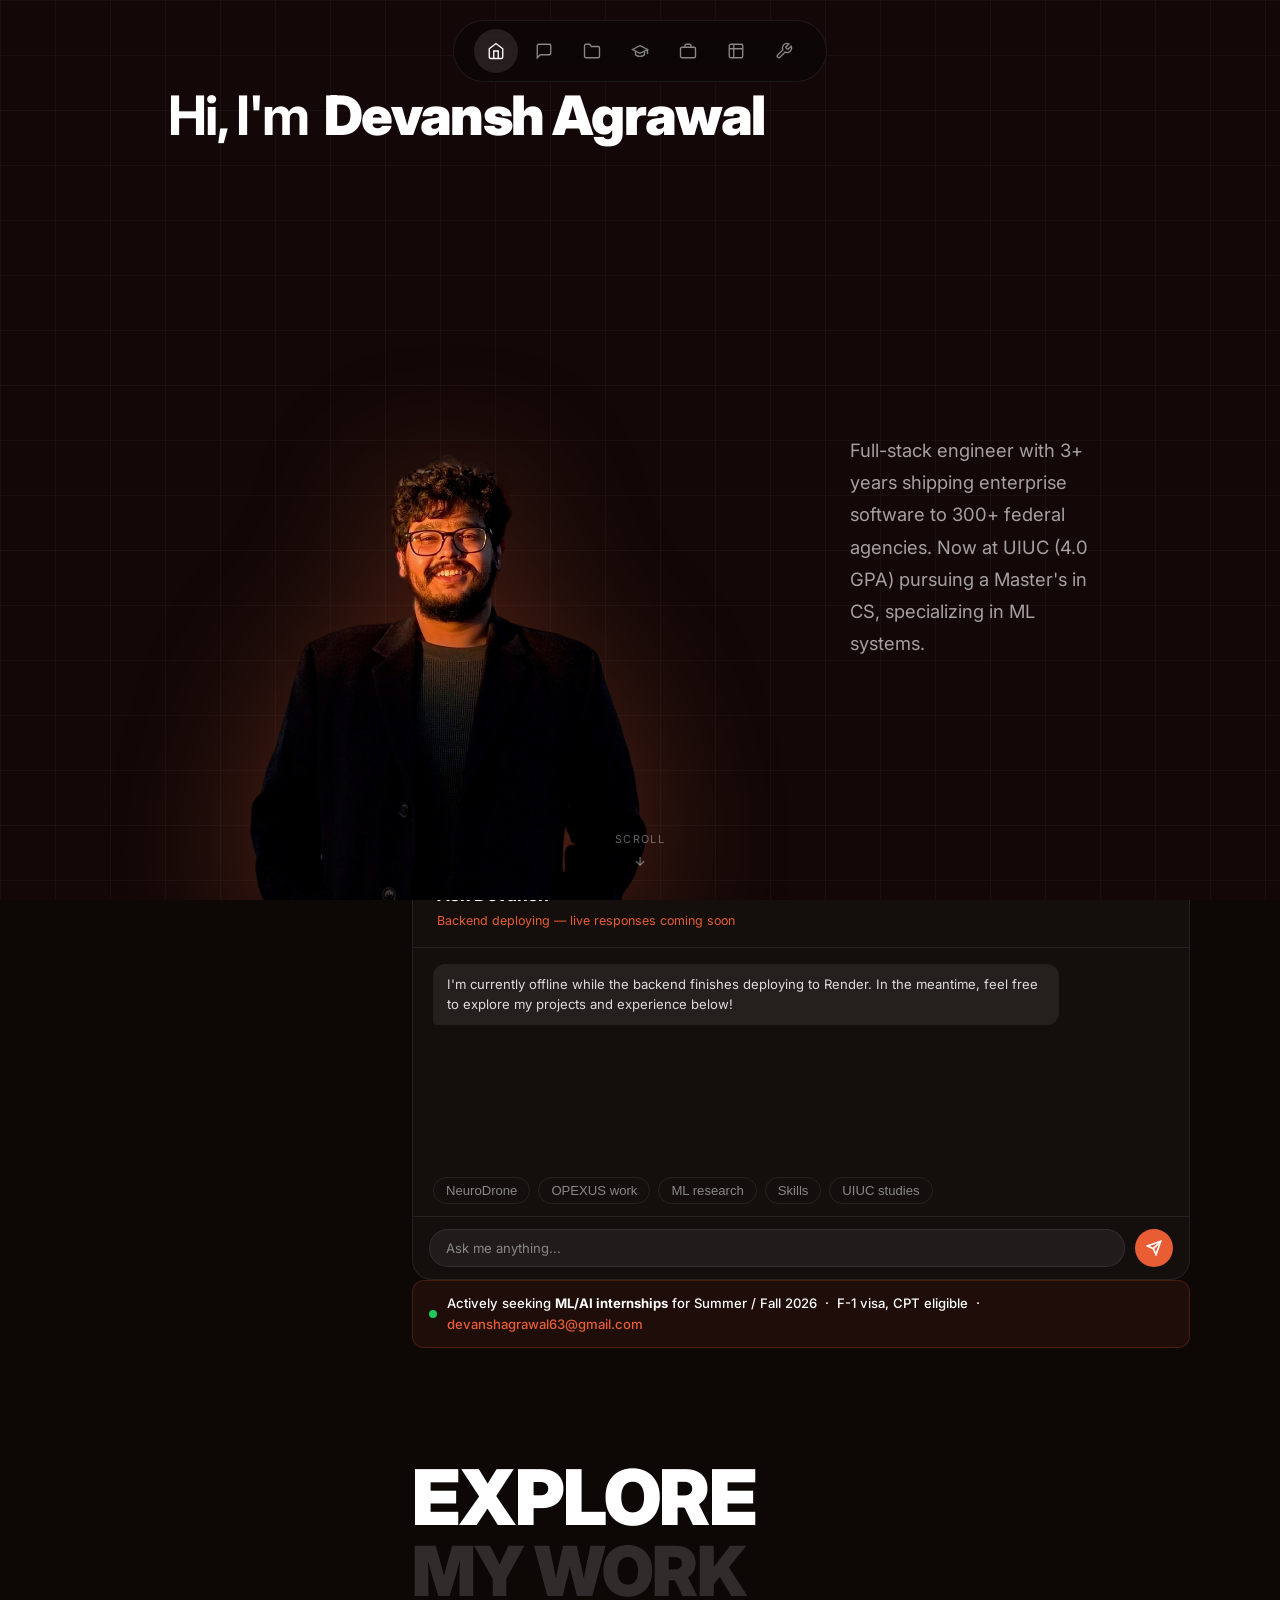
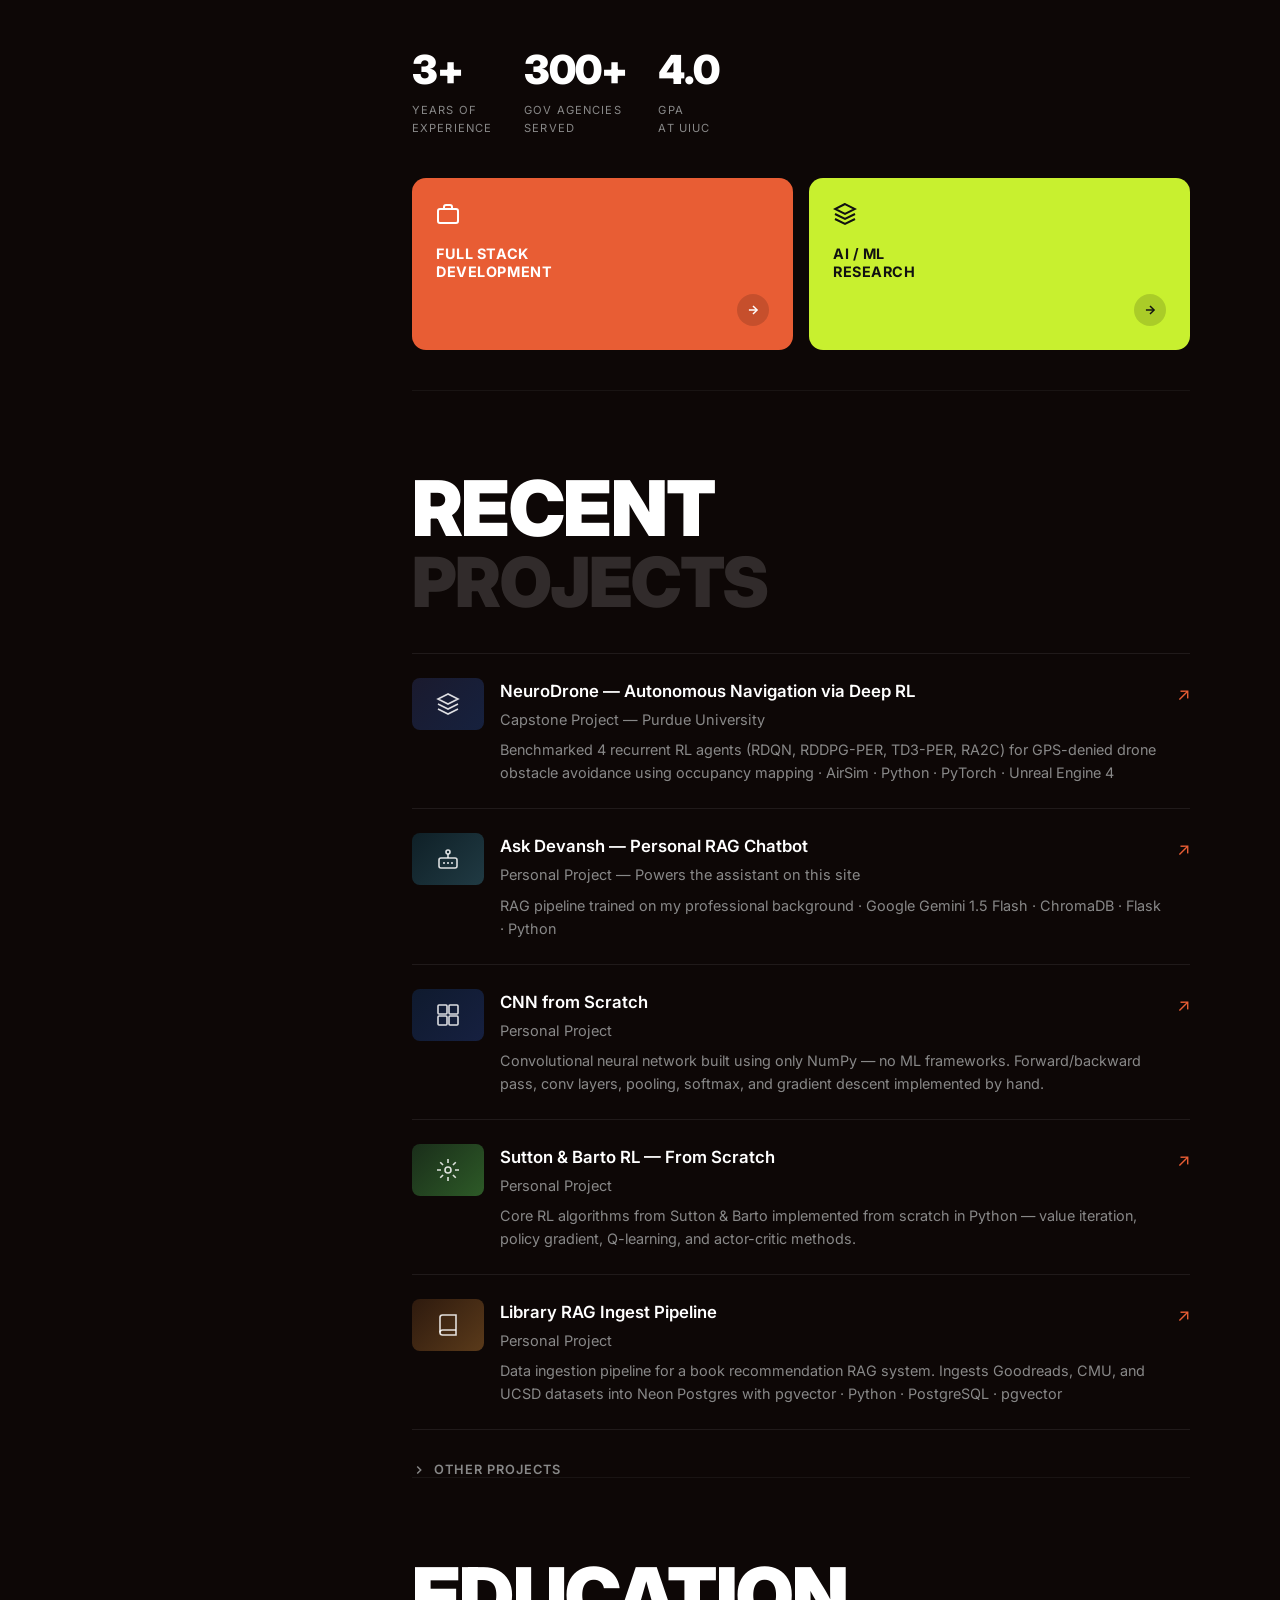
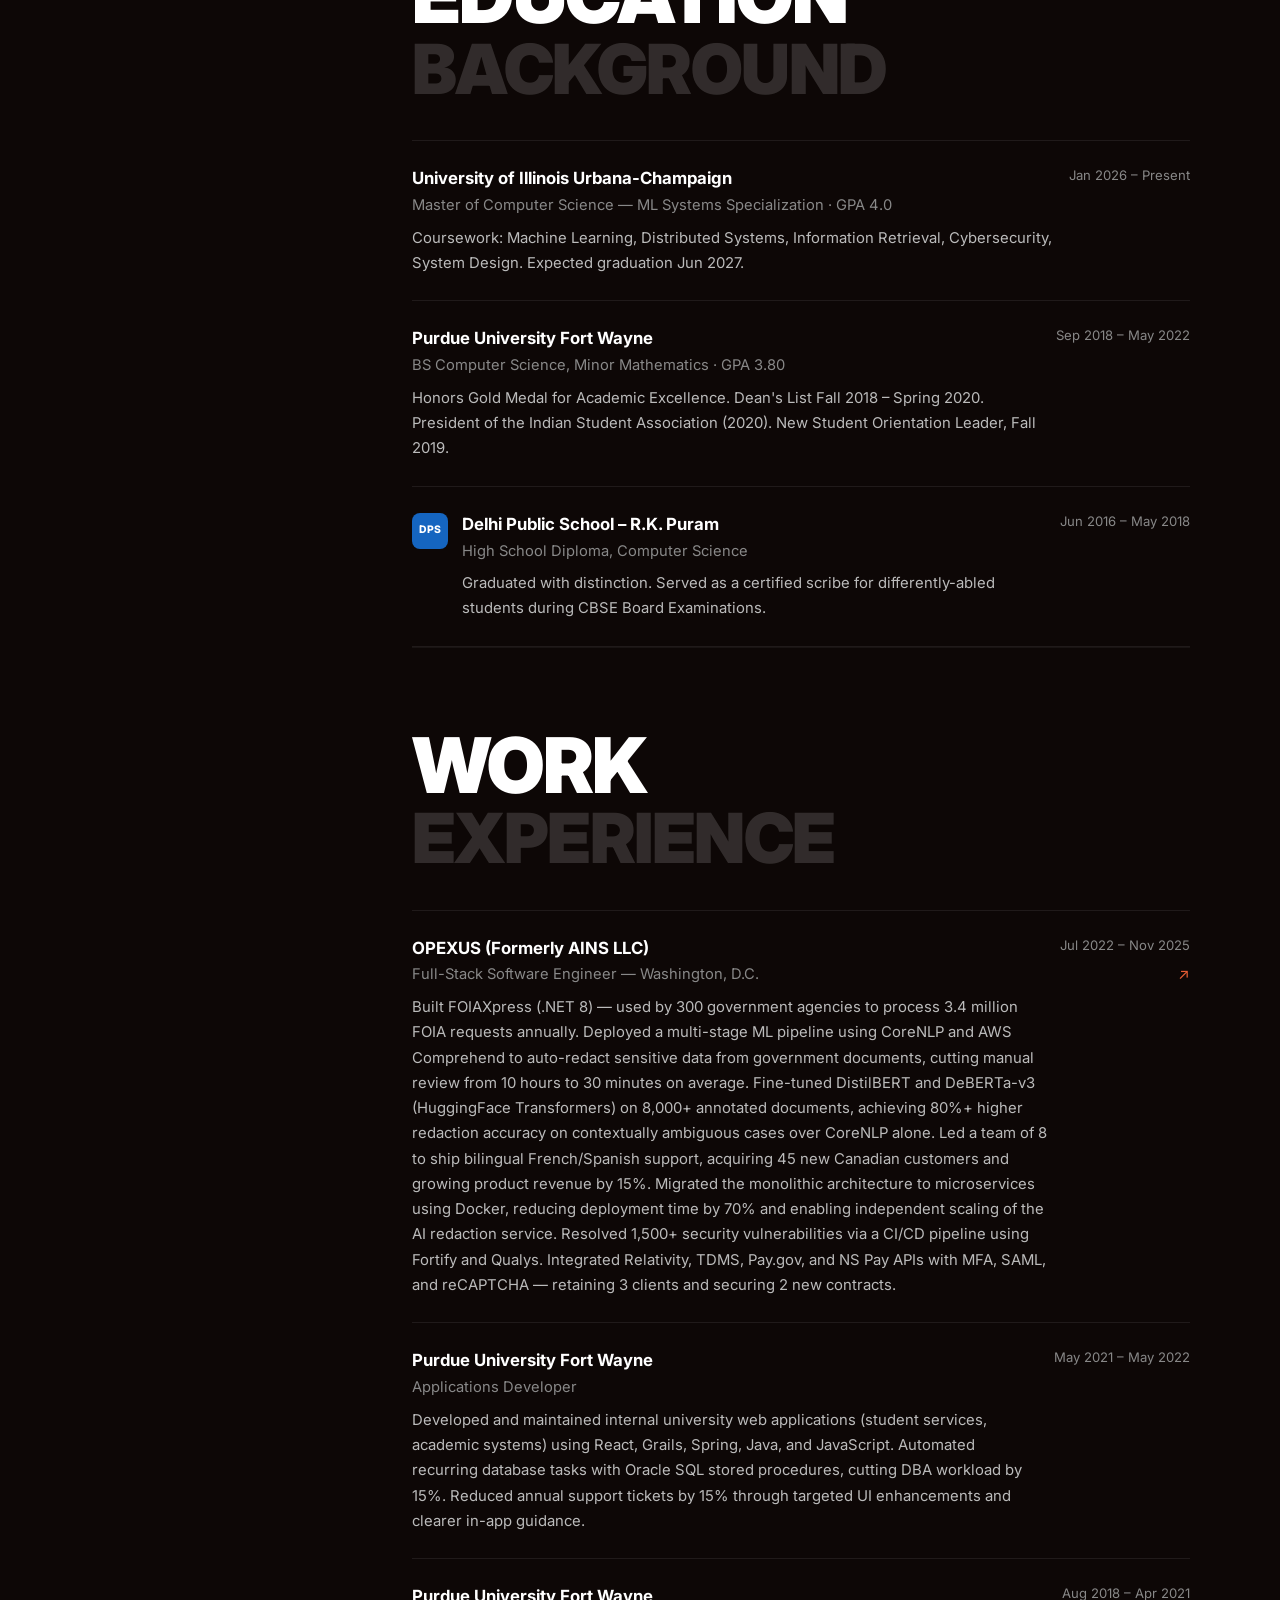
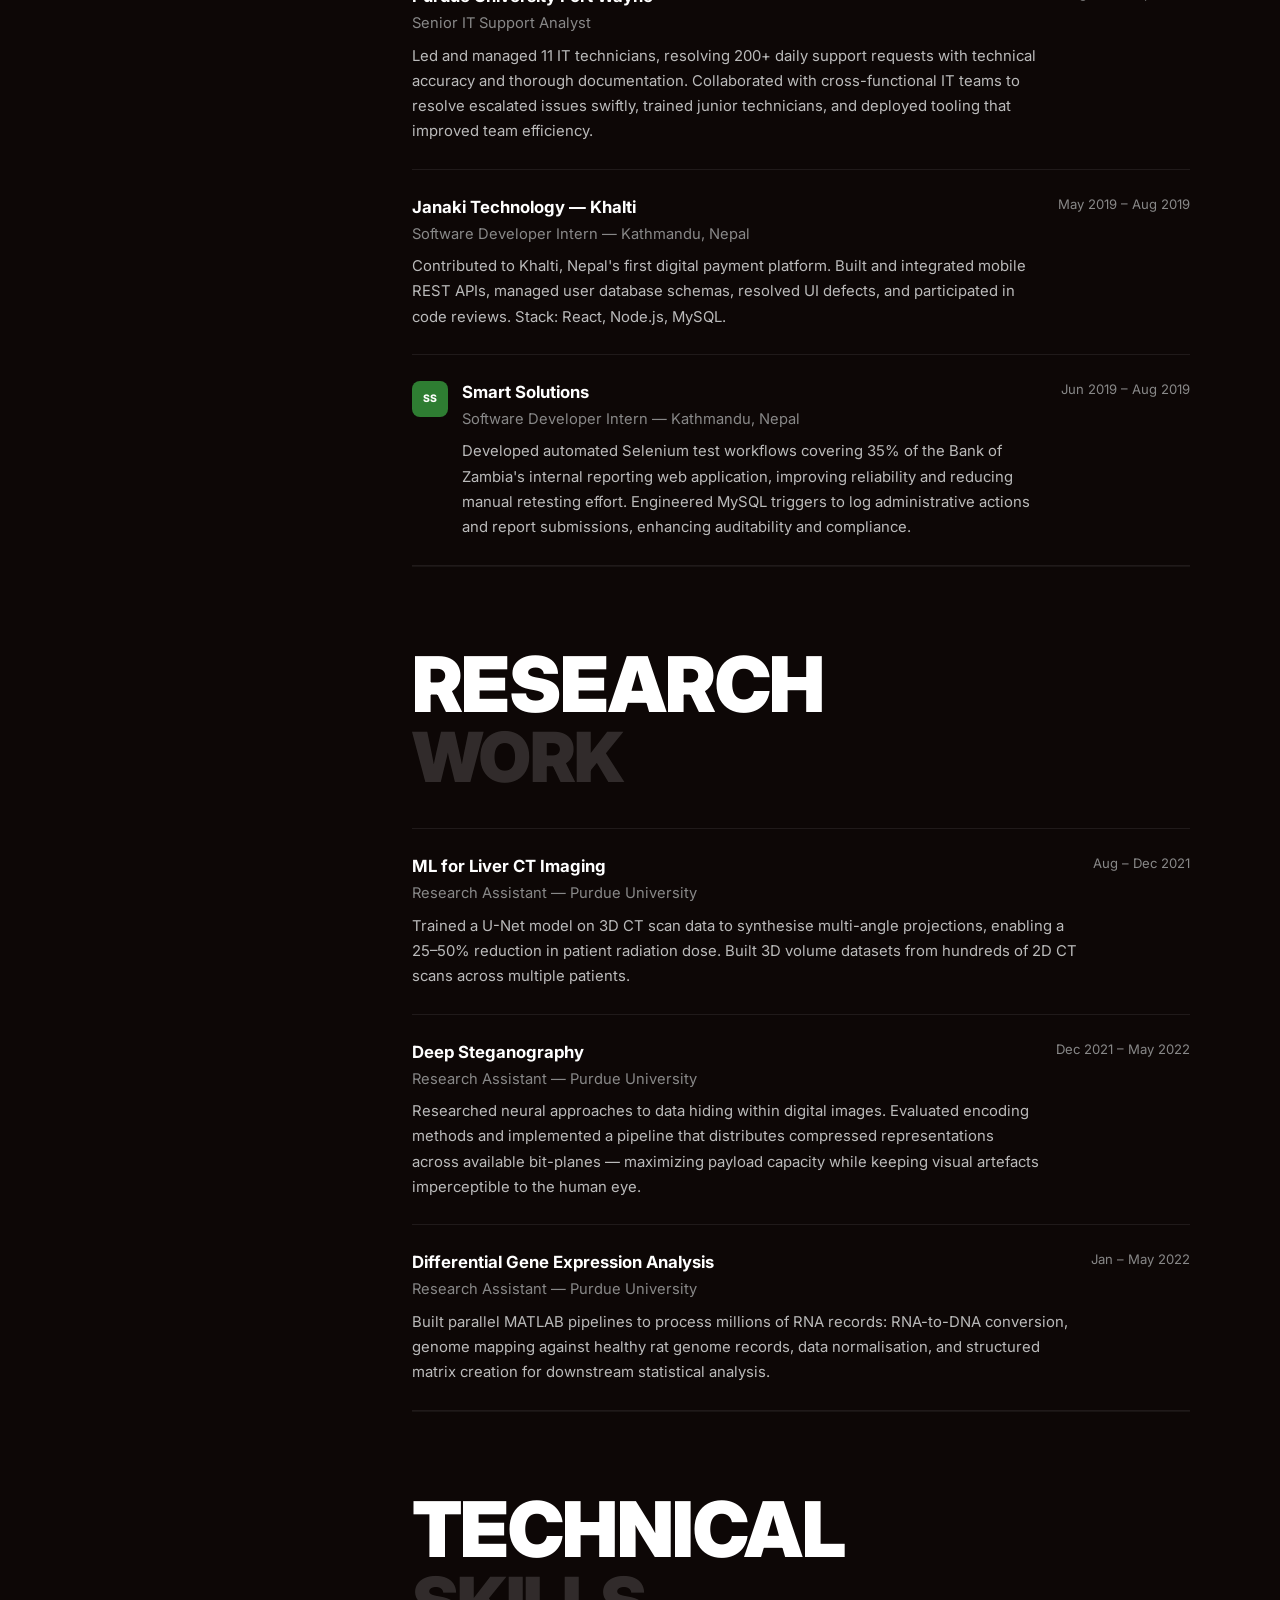
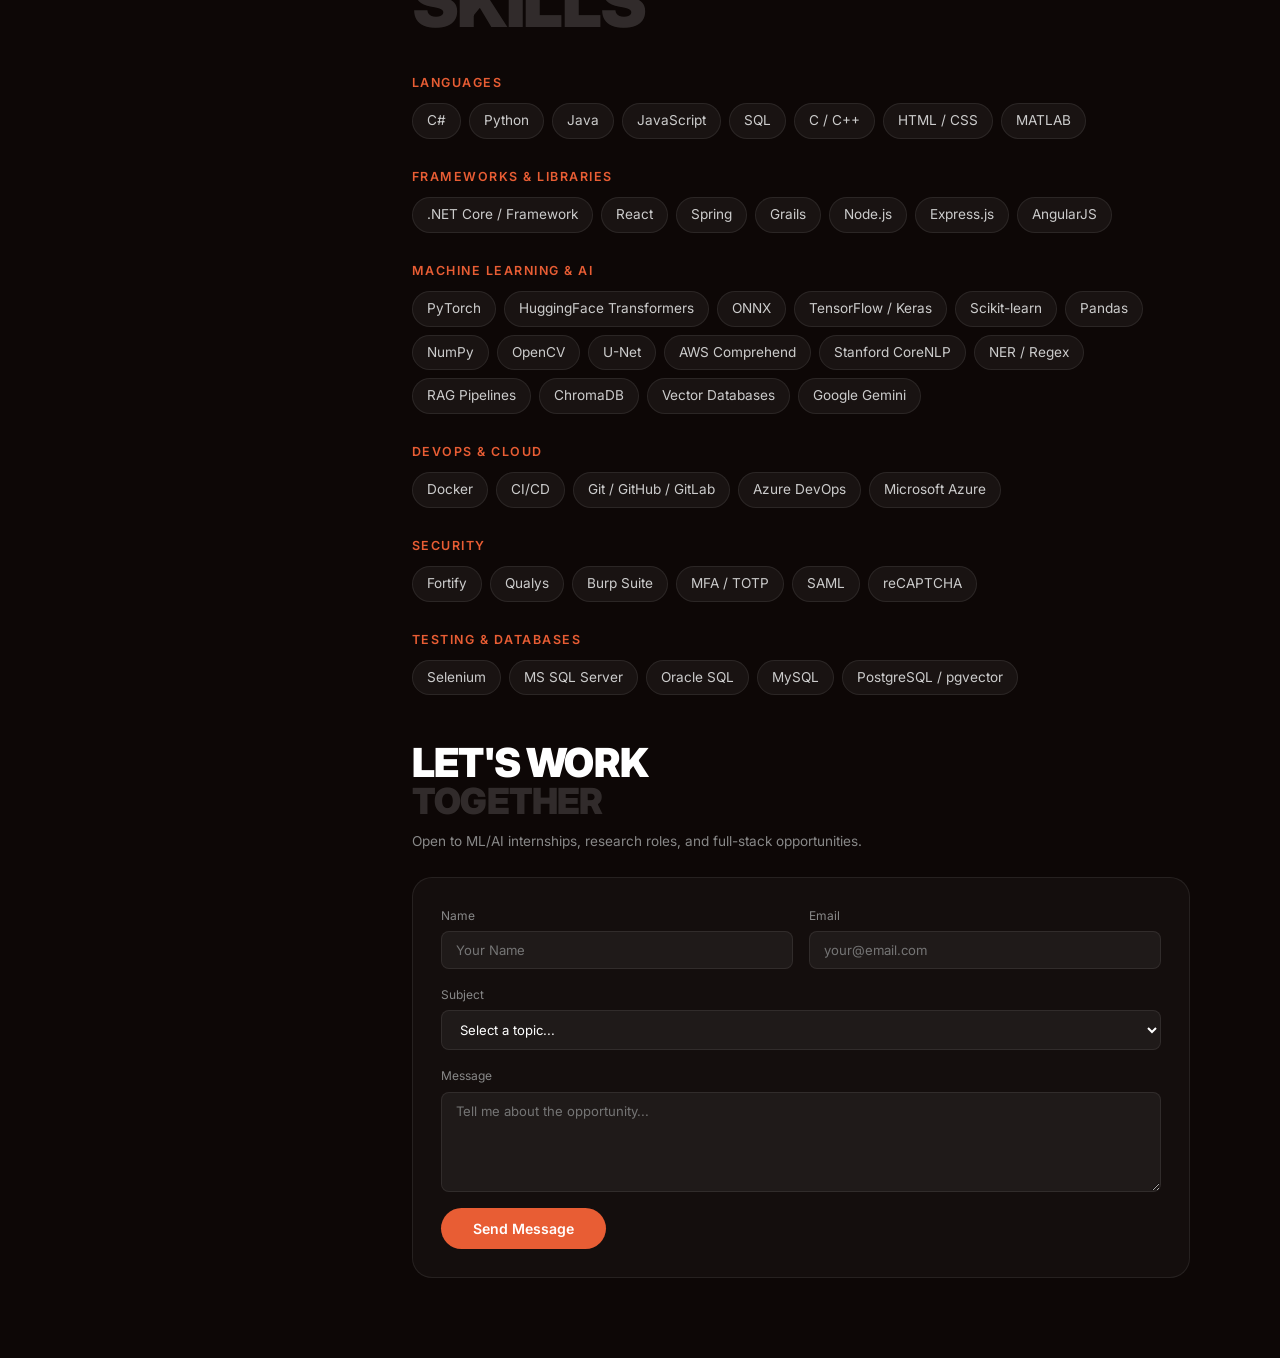
==== commit 35b388f7: "Update site content from latest resume — 300+ agencies, new projects, updated skills" ====
--- a/index.html
+++ b/index.html
@@ -6,91 +6,31 @@
   <title>Devansh Agrawal — ML/AI Engineer &amp; MCS at UIUC</title>
   <meta name="description" content="Devansh Agrawal — SWE turned ML researcher. 3+ years at OPEXUS building federal software used by 300+ agencies. Now at UIUC (4.0 GPA) specializing in ML systems. Open to ML/AI internships." />
 
-  <!-- Open Graph — controls how the link looks when shared on LinkedIn, Slack, iMessage -->
+  <!-- Open Graph -->
   <meta property="og:type"        content="website" />
   <meta property="og:title"       content="Devansh Agrawal — ML/AI Engineer" />
   <meta property="og:description" content="SWE turned ML researcher. Built federal software used by 300+ agencies. Now at UIUC (4.0 GPA) specializing in ML systems. Open to ML/AI internships." />
-  <meta property="og:image"       content="https://devanshagrawal.netlify.app/assets/images/og-card.png" />
-  <meta property="og:url"         content="https://devanshagrawal.netlify.app" />
+  <meta property="og:image"       content="assets/images/profile.png" />
+  <meta property="og:url"         content="https://devanshagrawal.com" />
 
   <!-- Twitter/X card -->
   <meta name="twitter:card"        content="summary_large_image" />
   <meta name="twitter:title"       content="Devansh Agrawal — ML/AI Engineer" />
   <meta name="twitter:description" content="SWE turned ML researcher. 3+ yrs at OPEXUS, now UIUC MCS (4.0 GPA). Open to ML/AI internships." />
-  <meta name="twitter:image"       content="https://devanshagrawal.netlify.app/assets/images/og-card.png" />
-
-  <!-- JSON-LD Person schema — helps Google understand who you are for rich search results -->
-  <script type="application/ld+json">
-  {
-    "@context": "https://schema.org",
-    "@type": "Person",
-    "name": "Devansh Agrawal",
-    "url": "https://devanshagrawal.netlify.app",
-    "image": "https://devanshagrawal.netlify.app/assets/images/profile.png",
-    "jobTitle": "ML/AI Engineer",
-    "description": "SWE turned ML researcher. Built federal software used by 300+ agencies at OPEXUS. Master of Computer Science at UIUC, specializing in ML systems.",
-    "alumniOf": [
-      {
-        "@type": "CollegeOrUniversity",
-        "name": "University of Illinois Urbana-Champaign",
-        "sameAs": "https://illinois.edu"
-      },
-      {
-        "@type": "CollegeOrUniversity",
-        "name": "Purdue University Fort Wayne",
-        "sameAs": "https://www.pfw.edu"
-      }
-    ],
-    "knowsAbout": [
-      "Machine Learning",
-      "Deep Learning",
-      "Natural Language Processing",
-      "Distributed Systems",
-      "Full-Stack Engineering",
-      "Python",
-      "PyTorch",
-      "Hugging Face Transformers"
-    ],
-    "sameAs": [
-      "https://github.com/Devansh63",
-      "https://www.linkedin.com/in/devansh-agrawal63/"
-    ],
-    "email": "mailto:devanshagrawal63@gmail.com"
-  }
-  </script>
-
-  <!-- Favicon — inline SVG so no extra file needed -->
+  <meta name="twitter:image"       content="assets/images/profile.png" />
+
   <link rel="icon" href="data:image/svg+xml,<svg xmlns='http://www.w3.org/2000/svg' viewBox='0 0 32 32'><rect width='32' height='32' rx='8' fill='%23e85d34'/><text x='50%25' y='54%25' dominant-baseline='middle' text-anchor='middle' font-family='system-ui,sans-serif' font-weight='900' font-size='18' fill='white'>D</text></svg>" />
 
   <link rel="preconnect" href="https://fonts.googleapis.com" />
   <link href="https://fonts.googleapis.com/css2?family=Inter:wght@400;500;600;700;800;900&display=swap" rel="stylesheet" />
   <link rel="stylesheet" href="assets/css/style.css" />
-
-  <!-- ──────────────────────────────────────────────────────────────────────
-       Google Analytics 4
-       Replace G-XXXXXXXXXX with your actual GA4 Measurement ID from
-       https://analytics.google.com (Admin > Data Streams > your stream).
-       Until you replace it, the script is a no-op (won't track anything).
-  ────────────────────────────────────────────────────────────────────── -->
-  <script async src="https://www.googletagmanager.com/gtag/js?id=G-XXXXXXXXXX"></script>
-  <script>
-    window.dataLayer = window.dataLayer || [];
-    function gtag(){dataLayer.push(arguments);}
-    gtag('js', new Date());
-    gtag('config', 'G-XXXXXXXXXX', {
-      anonymize_ip: true  // privacy-respecting
-    });
-  </script>
   <style>
-    /* ── Hero overlay: fixed, fades out as user scrolls ── */
     #hero-stage {
       position: fixed;
       top: 0; left: 0; right: 0; bottom: 0;
       z-index: 10;
       overflow: hidden;
     }
-
-    /* Dark grid background */
     #hero-bg {
       position: absolute;
       inset: 0;
@@ -101,8 +41,6 @@
       background-size: 55px 55px;
       z-index: 0;
     }
-
-    /* Flying elements overlay */
     #hero-overlay {
       position: absolute;
       inset: 0;
@@ -114,14 +52,13 @@
       z-index: 2;
       pointer-events: none;
     }
-
     #fly-headline-row {
       display: flex;
       align-items: baseline;
       gap: 0.35em;
       margin-bottom: 24px;
       padding-left: 48px;
-      padding-right: 48px; /* prevent name clipping at narrow viewports */
+      padding-right: 48px;
       width: 100%;
       max-width: 1040px;
     }
@@ -140,7 +77,6 @@
       letter-spacing: -0.03em;
       will-change: transform, opacity;
     }
-
     #fly-content-row {
       display: flex;
       align-items: center;
@@ -171,8 +107,6 @@
       max-width: 380px;
       will-change: transform, opacity;
     }
-
-    /* Animated scroll cue at the bottom of the hero */
     #scroll-hint {
       position: absolute;
       bottom: 32px;
@@ -189,15 +123,11 @@
       pointer-events: none;
       will-change: opacity;
     }
-    #scroll-hint svg {
-      animation: hint-bounce 1.6s ease-in-out infinite;
-    }
+    #scroll-hint svg { animation: hint-bounce 1.6s ease-in-out infinite; }
     @keyframes hint-bounce {
       0%, 100% { transform: translateY(0); }
       50%       { transform: translateY(6px); }
     }
-
-    /* Mobile hero: override the desktop align-items:center so photo+bio are left-aligned */
     @media (max-width: 680px) {
       #fly-content-row {
         flex-direction: column;
@@ -210,7 +140,6 @@
         width: 180px;
         max-width: 52vw;
         margin-top: 0;
-        /* Clamp height so the image's transparent overhead doesn't eat screen space */
         max-height: 200px;
         overflow: hidden;
         display: flex;
@@ -227,9 +156,6 @@
 </head>
 <body>
 
-  <!-- ══════════════════════════════════════
-       NAVIGATION
-  ══════════════════════════════════════ -->
   <nav id="main-nav" aria-label="Main navigation">
     <button class="nav-item active" data-section="home" title="Home" aria-label="Home">
       <svg viewBox="0 0 24 24"><path d="M3 9l9-7 9 7v11a2 2 0 0 1-2 2H5a2 2 0 0 1-2-2z"/><polyline points="9 22 9 12 15 12 15 22"/></svg>
@@ -254,10 +180,6 @@
     </button>
   </nav>
 
-  <!-- ══════════════════════════════════════
-       HERO OVERLAY — fades as user scrolls
-       Flying elements morph into sidebar card
-  ══════════════════════════════════════ -->
   <div id="hero-stage">
     <div id="hero-bg"></div>
     <div id="hero-overlay" aria-hidden="true">
@@ -274,8 +196,6 @@
           a Master's in CS, specializing in ML systems.
         </p>
       </div>
-
-      <!-- Scroll nudge — fades as user scrolls, hidden once hero clears -->
       <div id="scroll-hint" aria-hidden="true">
         <span>scroll</span>
         <svg width="14" height="14" viewBox="0 0 24 24" fill="none" stroke="currentColor" stroke-width="2.2">
@@ -286,13 +206,9 @@
     </div>
   </div>
 
-  <!-- ══════════════════════════════════════
-       MAIN CONTENT — always rendered, card is persistent sticky sidebar
-  ══════════════════════════════════════ -->
   <main id="main-content">
     <div class="page-layout">
 
-      <!-- Persistent sticky sidebar — morph target for flying elements -->
       <aside class="profile-card" id="main-card">
         <div class="profile-card__name" id="card-name">Devansh Agrawal</div>
         <div class="profile-card__photo-wrap" id="card-photo-wrap">
@@ -322,13 +238,8 @@
         </div>
       </aside>
 
-      <!-- Scrollable content -->
       <div class="page-content">
 
-        <!-- ══════════════════════════════════
-             ASK DEVANSH — RAG Chatbot
-             (pairs with card as initial home view)
-        ══════════════════════════════════ -->
         <section class="content-section" id="chatbot">
           <div class="chatbot-panel">
             <div class="chatbot-panel__header">
@@ -359,68 +270,31 @@
           </div>
         </section>
 
-        <!-- ── Currently seeking banner ── -->
         <div style="display:flex;align-items:center;gap:10px;padding:12px 16px;background:rgba(232,93,52,0.08);border:1px solid rgba(232,93,52,0.2);border-radius:12px;margin-bottom:32px;" class="reveal">
           <span style="width:8px;height:8px;border-radius:50%;background:#22c55e;flex-shrink:0;"></span>
           <span style="font-size:0.82rem;color:var(--text-primary);font-weight:500;">Actively seeking <strong>ML/AI internships</strong> for Summer / Fall 2026 &nbsp;&middot;&nbsp; F-1 visa, CPT eligible &nbsp;&middot;&nbsp; <a href="mailto:devanshagrawal63@gmail.com" style="color:var(--accent-orange);text-decoration:none;">devanshagrawal63@gmail.com</a></span>
         </div>
 
-        <!-- ── Stats + quick-link cards ── -->
         <div class="content-section" id="home-stats">
-          <div class="section-title reveal" style="margin-bottom:32px;">
-            EXPLORE
-            <span>MY WORK</span>
-          </div>
+          <div class="section-title reveal" style="margin-bottom:32px;">EXPLORE<span>MY WORK</span></div>
           <div style="display:flex; gap:32px; margin-bottom:40px; flex-wrap:wrap;">
-            <div class="reveal reveal-d1">
-              <div style="font-size:2.5rem; font-weight:900; letter-spacing:-0.03em;">3+</div>
-              <div style="font-size:0.7rem; color:var(--text-muted); text-transform:uppercase; letter-spacing:0.1em;">YEARS OF<br>EXPERIENCE</div>
-            </div>
-            <div class="reveal reveal-d2">
-              <div style="font-size:2.5rem; font-weight:900; letter-spacing:-0.03em;">300+</div>
-              <div style="font-size:0.7rem; color:var(--text-muted); text-transform:uppercase; letter-spacing:0.1em;">GOV AGENCIES<br>SERVED</div>
-            </div>
-            <div class="reveal reveal-d3">
-              <div style="font-size:2.5rem; font-weight:900; letter-spacing:-0.03em;">4.0</div>
-              <div style="font-size:0.7rem; color:var(--text-muted); text-transform:uppercase; letter-spacing:0.1em;">GPA<br>AT UIUC</div>
-            </div>
+            <div class="reveal reveal-d1"><div style="font-size:2.5rem; font-weight:900; letter-spacing:-0.03em;">3+</div><div style="font-size:0.7rem; color:var(--text-muted); text-transform:uppercase; letter-spacing:0.1em;">YEARS OF<br>EXPERIENCE</div></div>
+            <div class="reveal reveal-d2"><div style="font-size:2.5rem; font-weight:900; letter-spacing:-0.03em;">300+</div><div style="font-size:0.7rem; color:var(--text-muted); text-transform:uppercase; letter-spacing:0.1em;">GOV AGENCIES<br>SERVED</div></div>
+            <div class="reveal reveal-d3"><div style="font-size:2.5rem; font-weight:900; letter-spacing:-0.03em;">4.0</div><div style="font-size:0.7rem; color:var(--text-muted); text-transform:uppercase; letter-spacing:0.1em;">GPA<br>AT UIUC</div></div>
           </div>
           <div class="skill-cards-grid">
-            <a class="skill-card skill-card--orange reveal reveal-d4" href="#experience">
-              <div class="skill-card__icon">
-                <svg viewBox="0 0 24 24" fill="none" stroke="currentColor" stroke-width="2"><rect x="2" y="7" width="20" height="14" rx="2"/><path d="M16 7V5a2 2 0 0 0-2-2h-4a2 2 0 0 0-2 2v2"/></svg>
-              </div>
-              <div class="skill-card__title">FULL STACK<br>DEVELOPMENT</div>
-              <div class="skill-card__arrow">
-                <svg viewBox="0 0 24 24" fill="none" stroke="currentColor" stroke-width="2.5" width="14" height="14"><line x1="5" y1="12" x2="19" y2="12"/><polyline points="12 5 19 12 12 19"/></svg>
-              </div>
-            </a>
-            <a class="skill-card skill-card--lime reveal reveal-d5" href="#research">
-              <div class="skill-card__icon">
-                <svg viewBox="0 0 24 24" fill="none" stroke="currentColor" stroke-width="2"><path d="M12 2L2 7l10 5 10-5-10-5z"/><path d="M2 17l10 5 10-5"/><path d="M2 12l10 5 10-5"/></svg>
-              </div>
-              <div class="skill-card__title">AI / ML<br>RESEARCH</div>
-              <div class="skill-card__arrow">
-                <svg viewBox="0 0 24 24" fill="none" stroke="currentColor" stroke-width="2.5" width="14" height="14"><line x1="5" y1="12" x2="19" y2="12"/><polyline points="12 5 19 12 12 19"/></svg>
-              </div>
-            </a>
+            <a class="skill-card skill-card--orange reveal reveal-d4" href="#experience"><div class="skill-card__icon"><svg viewBox="0 0 24 24" fill="none" stroke="currentColor" stroke-width="2"><rect x="2" y="7" width="20" height="14" rx="2"/><path d="M16 7V5a2 2 0 0 0-2-2h-4a2 2 0 0 0-2 2v2"/></svg></div><div class="skill-card__title">FULL STACK<br>DEVELOPMENT</div><div class="skill-card__arrow"><svg viewBox="0 0 24 24" fill="none" stroke="currentColor" stroke-width="2.5" width="14" height="14"><line x1="5" y1="12" x2="19" y2="12"/><polyline points="12 5 19 12 12 19"/></svg></div></a>
+            <a class="skill-card skill-card--lime reveal reveal-d5" href="#research"><div class="skill-card__icon"><svg viewBox="0 0 24 24" fill="none" stroke="currentColor" stroke-width="2"><path d="M12 2L2 7l10 5 10-5-10-5z"/><path d="M2 17l10 5 10-5"/><path d="M2 12l10 5 10-5"/></svg></div><div class="skill-card__title">AI / ML<br>RESEARCH</div><div class="skill-card__arrow"><svg viewBox="0 0 24 24" fill="none" stroke="currentColor" stroke-width="2.5" width="14" height="14"><line x1="5" y1="12" x2="19" y2="12"/><polyline points="12 5 19 12 12 19"/></svg></div></a>
           </div>
         </div>
 
-        <!-- ══════════════════════════════════
-             PROJECTS
-        ══════════════════════════════════ -->
         <section class="content-section" id="projects">
           <h2 class="section-title reveal">RECENT<br><span>PROJECTS</span></h2>
           <div style="margin-top:36px;">
 
             <a class="list-item reveal reveal-d1" href="https://github.com/Devansh63/NeuroDrone-Capston" target="_blank" rel="noopener">
               <div style="display:flex; gap:16px; align-items:flex-start;">
-                <div class="list-item__thumb" style="background:linear-gradient(135deg,#1a1a2e,#16213e);">
-                  <div style="width:100%;height:100%;display:flex;align-items:center;justify-content:center;">
-                    <svg width="24" height="24" viewBox="0 0 24 24" fill="none" stroke="rgba(255,255,255,0.85)" stroke-width="1.6"><path d="M12 2L2 7l10 5 10-5-10-5z"/><path d="M2 17l10 5 10-5"/><path d="M2 12l10 5 10-5"/></svg>
-                  </div>
-                </div>
+                <div class="list-item__thumb" style="background:linear-gradient(135deg,#1a1a2e,#16213e);"><div style="width:100%;height:100%;display:flex;align-items:center;justify-content:center;"><svg width="24" height="24" viewBox="0 0 24 24" fill="none" stroke="rgba(255,255,255,0.85)" stroke-width="1.6"><path d="M12 2L2 7l10 5 10-5-10-5z"/><path d="M2 17l10 5 10-5"/><path d="M2 12l10 5 10-5"/></svg></div></div>
                 <div>
                   <div class="list-item__title">NeuroDrone — Autonomous Navigation via Deep RL</div>
                   <div class="list-item__sub">Capstone Project — Purdue University</div>
@@ -432,11 +306,7 @@
 
             <a class="list-item reveal reveal-d2" href="https://github.com/Devansh63/devansh-rag" target="_blank" rel="noopener">
               <div style="display:flex; gap:16px; align-items:flex-start;">
-                <div class="list-item__thumb" style="background:linear-gradient(135deg,#0f2027,#203a43);">
-                  <div style="width:100%;height:100%;display:flex;align-items:center;justify-content:center;">
-                    <svg width="24" height="24" viewBox="0 0 24 24" fill="none" stroke="rgba(255,255,255,0.85)" stroke-width="1.6"><rect x="3" y="11" width="18" height="10" rx="2"/><circle cx="12" cy="5" r="2"/><path d="M12 7v4"/><line x1="8" y1="15" x2="8" y2="17"/><line x1="12" y1="15" x2="12" y2="17"/><line x1="16" y1="15" x2="16" y2="17"/></svg>
-                  </div>
-                </div>
+                <div class="list-item__thumb" style="background:linear-gradient(135deg,#0f2027,#203a43);"><div style="width:100%;height:100%;display:flex;align-items:center;justify-content:center;"><svg width="24" height="24" viewBox="0 0 24 24" fill="none" stroke="rgba(255,255,255,0.85)" stroke-width="1.6"><rect x="3" y="11" width="18" height="10" rx="2"/><circle cx="12" cy="5" r="2"/><path d="M12 7v4"/><line x1="8" y1="15" x2="8" y2="17"/><line x1="12" y1="15" x2="12" y2="17"/><line x1="16" y1="15" x2="16" y2="17"/></svg></div></div>
                 <div>
                   <div class="list-item__title">Ask Devansh — Personal RAG Chatbot</div>
                   <div class="list-item__sub">Personal Project — Powers the assistant on this site</div>
@@ -448,11 +318,7 @@
 
             <a class="list-item reveal reveal-d3" href="https://github.com/Devansh63/CNN-from-scratch" target="_blank" rel="noopener">
               <div style="display:flex; gap:16px; align-items:flex-start;">
-                <div class="list-item__thumb" style="background:linear-gradient(135deg,#0f1a2e,#162040);">
-                  <div style="width:100%;height:100%;display:flex;align-items:center;justify-content:center;">
-                    <svg width="24" height="24" viewBox="0 0 24 24" fill="none" stroke="rgba(255,255,255,0.85)" stroke-width="1.6"><rect x="2" y="2" width="9" height="9" rx="1"/><rect x="13" y="2" width="9" height="9" rx="1"/><rect x="2" y="13" width="9" height="9" rx="1"/><rect x="13" y="13" width="9" height="9" rx="1"/></svg>
-                  </div>
-                </div>
+                <div class="list-item__thumb" style="background:linear-gradient(135deg,#0f1a2e,#162040);"><div style="width:100%;height:100%;display:flex;align-items:center;justify-content:center;"><svg width="24" height="24" viewBox="0 0 24 24" fill="none" stroke="rgba(255,255,255,0.85)" stroke-width="1.6"><rect x="2" y="2" width="9" height="9" rx="1"/><rect x="13" y="2" width="9" height="9" rx="1"/><rect x="2" y="13" width="9" height="9" rx="1"/><rect x="13" y="13" width="9" height="9" rx="1"/></svg></div></div>
                 <div>
                   <div class="list-item__title">CNN from Scratch</div>
                   <div class="list-item__sub">Personal Project</div>
@@ -464,11 +330,7 @@
 
             <a class="list-item reveal reveal-d4" href="https://github.com/Devansh63/suttonRL" target="_blank" rel="noopener">
               <div style="display:flex; gap:16px; align-items:flex-start;">
-                <div class="list-item__thumb" style="background:linear-gradient(135deg,#1a2e1a,#2d5a27);">
-                  <div style="width:100%;height:100%;display:flex;align-items:center;justify-content:center;">
-                    <svg width="24" height="24" viewBox="0 0 24 24" fill="none" stroke="rgba(255,255,255,0.85)" stroke-width="1.6"><circle cx="12" cy="12" r="3"/><path d="M12 1v4M12 19v4M4.22 4.22l2.83 2.83M16.95 16.95l2.83 2.83M1 12h4M19 12h4M4.22 19.78l2.83-2.83M16.95 7.05l2.83-2.83"/></svg>
-                  </div>
-                </div>
+                <div class="list-item__thumb" style="background:linear-gradient(135deg,#1a2e1a,#2d5a27);"><div style="width:100%;height:100%;display:flex;align-items:center;justify-content:center;"><svg width="24" height="24" viewBox="0 0 24 24" fill="none" stroke="rgba(255,255,255,0.85)" stroke-width="1.6"><circle cx="12" cy="12" r="3"/><path d="M12 1v4M12 19v4M4.22 4.22l2.83 2.83M16.95 16.95l2.83 2.83M1 12h4M19 12h4M4.22 19.78l2.83-2.83M16.95 7.05l2.83-2.83"/></svg></div></div>
                 <div>
                   <div class="list-item__title">Sutton &amp; Barto RL — From Scratch</div>
                   <div class="list-item__sub">Personal Project</div>
@@ -480,11 +342,7 @@
 
             <a class="list-item reveal reveal-d5" href="https://github.com/Devansh63/library-rag-ingest" target="_blank" rel="noopener">
               <div style="display:flex; gap:16px; align-items:flex-start;">
-                <div class="list-item__thumb" style="background:linear-gradient(135deg,#2e1a0e,#5a3a1a);">
-                  <div style="width:100%;height:100%;display:flex;align-items:center;justify-content:center;">
-                    <svg width="24" height="24" viewBox="0 0 24 24" fill="none" stroke="rgba(255,255,255,0.85)" stroke-width="1.6"><path d="M4 19.5A2.5 2.5 0 0 1 6.5 17H20"/><path d="M6.5 2H20v20H6.5A2.5 2.5 0 0 1 4 19.5v-15A2.5 2.5 0 0 1 6.5 2z"/></svg>
-                  </div>
-                </div>
+                <div class="list-item__thumb" style="background:linear-gradient(135deg,#2e1a0e,#5a3a1a);"><div style="width:100%;height:100%;display:flex;align-items:center;justify-content:center;"><svg width="24" height="24" viewBox="0 0 24 24" fill="none" stroke="rgba(255,255,255,0.85)" stroke-width="1.6"><path d="M4 19.5A2.5 2.5 0 0 1 6.5 17H20"/><path d="M6.5 2H20v20H6.5A2.5 2.5 0 0 1 4 19.5v-15A2.5 2.5 0 0 1 6.5 2z"/></svg></div></div>
                 <div>
                   <div class="list-item__title">Library RAG Ingest Pipeline</div>
                   <div class="list-item__sub">Personal Project</div>
@@ -494,67 +352,38 @@
               <div class="list-item__arrow">↗</div>
             </a>
 
-            <!-- Other Projects — collapsible -->
             <div style="margin-top:32px;">
-              <button id="other-projects-toggle"
-                style="background:none;border:none;cursor:pointer;display:flex;align-items:center;gap:8px;padding:0;color:var(--text-muted);font-family:inherit;font-size:0.8rem;font-weight:600;letter-spacing:0.08em;text-transform:uppercase;"
-                aria-expanded="false" aria-controls="other-projects-list">
-                <svg id="other-projects-chevron" width="14" height="14" viewBox="0 0 24 24" fill="none" stroke="currentColor" stroke-width="2.5" style="transition:transform 0.25s ease;flex-shrink:0;">
-                  <polyline points="9 18 15 12 9 6"/>
-                </svg>
+              <button id="other-projects-toggle" style="background:none;border:none;cursor:pointer;display:flex;align-items:center;gap:8px;padding:0;color:var(--text-muted);font-family:inherit;font-size:0.8rem;font-weight:600;letter-spacing:0.08em;text-transform:uppercase;" aria-expanded="false" aria-controls="other-projects-list">
+                <svg id="other-projects-chevron" width="14" height="14" viewBox="0 0 24 24" fill="none" stroke="currentColor" stroke-width="2.5" style="transition:transform 0.25s ease;flex-shrink:0;"><polyline points="9 18 15 12 9 6"/></svg>
                 Other Projects
               </button>
-
               <div id="other-projects-list" style="display:none;margin-top:16px;">
-
                 <a class="list-item" href="https://github.com/Devansh63" target="_blank" rel="noopener" style="margin-bottom:0;">
                   <div style="display:flex; gap:16px; align-items:flex-start;">
-                    <div class="list-item__thumb" style="background:linear-gradient(135deg,#1b2838,#2a475e);">
-                      <div style="width:100%;height:100%;display:flex;align-items:center;justify-content:center;">
-                        <svg width="24" height="24" viewBox="0 0 24 24" fill="none" stroke="rgba(255,255,255,0.85)" stroke-width="1.6"><rect x="2" y="2" width="5" height="5" rx="1"/><rect x="9" y="2" width="5" height="5" rx="1"/><rect x="16" y="2" width="6" height="5" rx="1"/><rect x="2" y="9" width="5" height="5" rx="1"/><rect x="9" y="9" width="5" height="5" rx="1"/><rect x="16" y="9" width="6" height="5" rx="1"/><rect x="2" y="16" width="5" height="6" rx="1"/><rect x="9" y="16" width="5" height="6" rx="1"/><rect x="16" y="16" width="6" height="6" rx="1"/></svg>
-                      </div>
-                    </div>
-                    <div>
-                      <div class="list-item__title">Chess AI</div>
-                      <div class="list-item__sub">Personal Project</div>
-                      <div class="list-item__meta">Chess engine with minimax + alpha-beta pruning and a playable web UI · Python · JavaScript</div>
-                    </div>
+                    <div class="list-item__thumb" style="background:linear-gradient(135deg,#1b2838,#2a475e);"><div style="width:100%;height:100%;display:flex;align-items:center;justify-content:center;"><svg width="24" height="24" viewBox="0 0 24 24" fill="none" stroke="rgba(255,255,255,0.85)" stroke-width="1.6"><rect x="2" y="2" width="5" height="5" rx="1"/><rect x="9" y="2" width="5" height="5" rx="1"/><rect x="16" y="2" width="6" height="5" rx="1"/><rect x="2" y="9" width="5" height="5" rx="1"/><rect x="9" y="9" width="5" height="5" rx="1"/><rect x="16" y="9" width="6" height="5" rx="1"/><rect x="2" y="16" width="5" height="6" rx="1"/><rect x="9" y="16" width="5" height="6" rx="1"/><rect x="16" y="16" width="6" height="6" rx="1"/></svg></div></div>
+                    <div><div class="list-item__title">Chess AI</div><div class="list-item__sub">Personal Project</div><div class="list-item__meta">Chess engine with minimax + alpha-beta pruning and a playable web UI · Python · JavaScript</div></div>
                   </div>
                   <div class="list-item__arrow">↗</div>
                 </a>
-
                 <a class="list-item" href="https://github.com/Devansh63" target="_blank" rel="noopener">
                   <div style="display:flex; gap:16px; align-items:flex-start;">
-                    <div class="list-item__thumb" style="background:linear-gradient(135deg,#1a2e1a,#2d5a27);">
-                      <div style="width:100%;height:100%;display:flex;align-items:center;justify-content:center;">
-                        <svg width="24" height="24" viewBox="0 0 24 24" fill="none" stroke="rgba(255,255,255,0.85)" stroke-width="1.6"><path d="M17 21v-2a4 4 0 0 0-4-4H5a4 4 0 0 0-4 4v2"/><circle cx="9" cy="7" r="4"/><path d="M23 21v-2a4 4 0 0 0-3-3.87"/><path d="M16 3.13a4 4 0 0 1 0 7.75"/></svg>
-                      </div>
-                    </div>
-                    <div>
-                      <div class="list-item__title">Recipe Social Platform</div>
-                      <div class="list-item__sub">Personal Project</div>
-                      <div class="list-item__meta">Community recipe-sharing app with ratings, comments, and search · React · Node.js · MongoDB</div>
-                    </div>
+                    <div class="list-item__thumb" style="background:linear-gradient(135deg,#1a2e1a,#2d5a27);"><div style="width:100%;height:100%;display:flex;align-items:center;justify-content:center;"><svg width="24" height="24" viewBox="0 0 24 24" fill="none" stroke="rgba(255,255,255,0.85)" stroke-width="1.6"><path d="M17 21v-2a4 4 0 0 0-4-4H5a4 4 0 0 0-4 4v2"/><circle cx="9" cy="7" r="4"/><path d="M23 21v-2a4 4 0 0 0-3-3.87"/><path d="M16 3.13a4 4 0 0 1 0 7.75"/></svg></div></div>
+                    <div><div class="list-item__title">Recipe Social Platform</div><div class="list-item__sub">Personal Project</div><div class="list-item__meta">Community recipe-sharing app with ratings, comments, and search · React · Node.js · MongoDB</div></div>
                   </div>
                   <div class="list-item__arrow">↗</div>
                 </a>
-
               </div>
             </div>
 
           </div>
         </section>
 
-        <!-- ══════════════════════════════════
-             EDUCATION
-        ══════════════════════════════════ -->
         <section class="content-section" id="education">
           <h2 class="section-title reveal">EDUCATION<br><span>BACKGROUND</span></h2>
           <div style="margin-top:36px;">
-
             <div class="exp-item reveal reveal-d1">
               <div style="display:flex;gap:14px;align-items:flex-start;">
-                <img src="https://logo.clearbit.com/illinois.edu" width="36" height="36" style="border-radius:8px;flex-shrink:0;margin-top:2px;object-fit:contain;background:#fff;" alt="" loading="lazy" decoding="async" onerror="this.style.display='none'">
+                <img src="https://logo.clearbit.com/illinois.edu" width="36" height="36" style="border-radius:8px;flex-shrink:0;margin-top:2px;object-fit:contain;background:#fff;" alt="" onerror="this.style.display='none'">
                 <div>
                   <div class="exp-item__company">University of Illinois Urbana-Champaign</div>
                   <div class="exp-item__role">Master of Computer Science — ML Systems Specialization · GPA 4.0</div>
@@ -563,10 +392,9 @@
               </div>
               <div><div class="exp-item__date">Jan 2026 – Present</div></div>
             </div>
-
             <div class="exp-item reveal reveal-d2">
               <div style="display:flex;gap:14px;align-items:flex-start;">
-                <img src="https://logo.clearbit.com/purdue.edu" width="36" height="36" style="border-radius:8px;flex-shrink:0;margin-top:2px;object-fit:contain;background:#fff;" alt="" loading="lazy" decoding="async" onerror="this.style.display='none'">
+                <img src="https://logo.clearbit.com/purdue.edu" width="36" height="36" style="border-radius:8px;flex-shrink:0;margin-top:2px;object-fit:contain;background:#fff;" alt="" onerror="this.style.display='none'">
                 <div>
                   <div class="exp-item__company">Purdue University Fort Wayne</div>
                   <div class="exp-item__role">BS Computer Science, Minor Mathematics · GPA 3.80</div>
@@ -575,7 +403,6 @@
               </div>
               <div><div class="exp-item__date">Sep 2018 – May 2022</div></div>
             </div>
-
             <div class="exp-item reveal reveal-d3">
               <div style="display:flex;gap:14px;align-items:flex-start;">
                 <div style="width:36px;height:36px;border-radius:8px;background:#1565c0;display:flex;align-items:center;justify-content:center;font-size:0.65rem;font-weight:800;color:#fff;flex-shrink:0;margin-top:2px;letter-spacing:0.02em;">DPS</div>
@@ -587,335 +414,112 @@
               </div>
               <div><div class="exp-item__date">Jun 2016 – May 2018</div></div>
             </div>
-
           </div>
         </section>
 
-        <!-- ══════════════════════════════════
-             CURRENTLY LEARNING
-             What I'm actively studying / building right now.
-             Update these as you progress through coursework or new projects.
-        ══════════════════════════════════ -->
-        <section class="content-section" id="learning">
-          <h2 class="section-title reveal">CURRENTLY<br><span>LEARNING</span></h2>
-          <div class="learning-grid reveal reveal-d1">
-
-            <div class="learning-card">
-              <div class="learning-card__label">Coursework · UIUC Spring 2026</div>
-              <div class="learning-card__title">Applied Machine Learning</div>
-              <div class="learning-card__desc">Deep dives into supervised/unsupervised learning, model evaluation, and hands-on PyTorch implementations.</div>
-            </div>
-
-            <div class="learning-card">
-              <div class="learning-card__label">Coursework · UIUC Spring 2026</div>
-              <div class="learning-card__title">Distributed Systems</div>
-              <div class="learning-card__desc">Consensus protocols, consistency models, and building fault-tolerant systems at scale.</div>
-            </div>
-
-            <div class="learning-card">
-              <div class="learning-card__label">Side Project</div>
-              <div class="learning-card__title">Agentic RAG with Tool Use</div>
-              <div class="learning-card__desc">Building multi-step agents that combine retrieval, function calls, and reasoning loops over personal datasets.</div>
-            </div>
-
-            <div class="learning-card">
-              <div class="learning-card__label">Reading</div>
-              <div class="learning-card__title">"Designing Data-Intensive Applications" — Kleppmann</div>
-              <div class="learning-card__desc">Working through chapter-by-chapter notes on storage engines, replication, and stream processing.</div>
-            </div>
-
-          </div>
-        </section>
-
-        <!-- ══════════════════════════════════
-             WORK EXPERIENCE
-        ══════════════════════════════════ -->
         <section class="content-section" id="experience">
           <h2 class="section-title reveal">WORK<br><span>EXPERIENCE</span></h2>
           <div style="margin-top:36px;">
-
             <div class="exp-item reveal reveal-d1">
               <div style="display:flex;gap:14px;align-items:flex-start;">
-                <img src="https://logo.clearbit.com/opexus.com" width="36" height="36" style="border-radius:8px;flex-shrink:0;margin-top:2px;object-fit:contain;background:#fff;" alt="" loading="lazy" decoding="async" onerror="this.style.display='none'">
+                <img src="https://logo.clearbit.com/opexus.com" width="36" height="36" style="border-radius:8px;flex-shrink:0;margin-top:2px;object-fit:contain;background:#fff;" alt="" onerror="this.style.display='none'">
                 <div>
                   <div class="exp-item__company">OPEXUS (Formerly AINS LLC)</div>
                   <div class="exp-item__role">Full-Stack Software Engineer — Washington, D.C.</div>
-                  <ul class="exp-item__desc">
-                    <li>Built FOIAXpress (.NET 8) — used by 300 government agencies to process 3.4M FOIA requests annually.</li>
-                    <li>Deployed a multi-stage ML pipeline (CoreNLP + AWS Comprehend) to auto-redact sensitive documents, cutting manual review from 10 hours to 30 minutes.</li>
-                    <li>Fine-tuned DistilBERT and DeBERTa-v3 on 8,000+ annotated documents, achieving 80%+ higher redaction accuracy on ambiguous cases over CoreNLP alone.</li>
-                    <li>Led a team of 8 to ship bilingual French/Spanish support, acquiring 45 new Canadian customers and growing revenue by 15%.</li>
-                    <li>Migrated monolithic architecture to microservices with Docker, reducing deployment time by 70%.</li>
-                    <li>Resolved 1,500+ security vulnerabilities via CI/CD pipeline using Fortify and Qualys.</li>
-                    <li>Integrated Relativity, TDMS, Pay.gov, and NS Pay APIs with MFA, SAML, and reCAPTCHA — retaining 3 clients and securing 2 new contracts.</li>
-                  </ul>
-                </div>
-              </div>
-              <div>
-                <div class="exp-item__date">Jul 2022 – Nov 2025</div>
-                <a href="https://www.linkedin.com/in/devansh-agrawal63/" target="_blank" rel="noopener" class="exp-item__arrow" style="display:block;text-align:right;margin-top:6px;text-decoration:none;">↗</a>
-              </div>
-            </div>
-
+                  <div class="exp-item__desc">Built FOIAXpress (.NET 8) — used by 300 government agencies to process 3.4 million FOIA requests annually. Deployed a multi-stage ML pipeline using CoreNLP and AWS Comprehend to auto-redact sensitive data from government documents, cutting manual review from 10 hours to 30 minutes on average. Fine-tuned DistilBERT and DeBERTa-v3 (HuggingFace Transformers) on 8,000+ annotated documents, achieving 80%+ higher redaction accuracy on contextually ambiguous cases over CoreNLP alone. Led a team of 8 to ship bilingual French/Spanish support, acquiring 45 new Canadian customers and growing product revenue by 15%. Migrated the monolithic architecture to microservices using Docker, reducing deployment time by 70% and enabling independent scaling of the AI redaction service. Resolved 1,500+ security vulnerabilities via a CI/CD pipeline using Fortify and Qualys. Integrated Relativity, TDMS, Pay.gov, and NS Pay APIs with MFA, SAML, and reCAPTCHA — retaining 3 clients and securing 2 new contracts.</div>
+                </div>
+              </div>
+              <div><div class="exp-item__date">Jul 2022 – Nov 2025</div><a href="https://www.linkedin.com/in/devansh-agrawal63/" target="_blank" rel="noopener" class="exp-item__arrow" style="display:block;text-align:right;margin-top:6px;text-decoration:none;">↗</a></div>
+            </div>
             <div class="exp-item reveal reveal-d2">
               <div style="display:flex;gap:14px;align-items:flex-start;">
-                <img src="https://logo.clearbit.com/purdue.edu" width="36" height="36" style="border-radius:8px;flex-shrink:0;margin-top:2px;object-fit:contain;background:#fff;" alt="" loading="lazy" decoding="async" onerror="this.style.display='none'">
+                <img src="https://logo.clearbit.com/purdue.edu" width="36" height="36" style="border-radius:8px;flex-shrink:0;margin-top:2px;object-fit:contain;background:#fff;" alt="" onerror="this.style.display='none'">
                 <div>
                   <div class="exp-item__company">Purdue University Fort Wayne</div>
                   <div class="exp-item__role">Applications Developer</div>
-                  <ul class="exp-item__desc">
-                    <li>Developed and maintained internal university web applications (student services, academic systems) using React, Grails, Spring, Java, and JavaScript.</li>
-                    <li>Automated recurring database tasks with Oracle SQL stored procedures, cutting DBA workload by 15%.</li>
-                    <li>Reduced annual support tickets by 15% through targeted UI enhancements and clearer in-app guidance.</li>
-                  </ul>
+                  <div class="exp-item__desc">Developed and maintained internal university web applications (student services, academic systems) using React, Grails, Spring, Java, and JavaScript. Automated recurring database tasks with Oracle SQL stored procedures, cutting DBA workload by 15%. Reduced annual support tickets by 15% through targeted UI enhancements and clearer in-app guidance.</div>
                 </div>
               </div>
               <div><div class="exp-item__date">May 2021 – May 2022</div></div>
             </div>
-
             <div class="exp-item reveal reveal-d3">
               <div style="display:flex;gap:14px;align-items:flex-start;">
-                <img src="https://logo.clearbit.com/purdue.edu" width="36" height="36" style="border-radius:8px;flex-shrink:0;margin-top:2px;object-fit:contain;background:#fff;" alt="" loading="lazy" decoding="async" onerror="this.style.display='none'">
+                <img src="https://logo.clearbit.com/purdue.edu" width="36" height="36" style="border-radius:8px;flex-shrink:0;margin-top:2px;object-fit:contain;background:#fff;" alt="" onerror="this.style.display='none'">
                 <div>
                   <div class="exp-item__company">Purdue University Fort Wayne</div>
                   <div class="exp-item__role">Senior IT Support Analyst</div>
-                  <ul class="exp-item__desc">
-                    <li>Led and managed 11 IT technicians, resolving 200+ daily support requests with technical accuracy and thorough documentation.</li>
-                    <li>Collaborated with cross-functional IT teams to resolve escalated issues, trained junior technicians, and deployed tooling that improved team efficiency.</li>
-                  </ul>
+                  <div class="exp-item__desc">Led and managed 11 IT technicians, resolving 200+ daily support requests with technical accuracy and thorough documentation. Collaborated with cross-functional IT teams to resolve escalated issues swiftly, trained junior technicians, and deployed tooling that improved team efficiency.</div>
                 </div>
               </div>
               <div><div class="exp-item__date">Aug 2018 – Apr 2021</div></div>
             </div>
-
             <div class="exp-item reveal reveal-d4">
               <div style="display:flex;gap:14px;align-items:flex-start;">
-                <img src="https://logo.clearbit.com/khalti.com" width="36" height="36" style="border-radius:8px;flex-shrink:0;margin-top:2px;object-fit:contain;background:#fff;" alt="" loading="lazy" decoding="async" onerror="this.style.display='none'">
+                <img src="https://logo.clearbit.com/khalti.com" width="36" height="36" style="border-radius:8px;flex-shrink:0;margin-top:2px;object-fit:contain;background:#fff;" alt="" onerror="this.style.display='none'">
                 <div>
                   <div class="exp-item__company">Janaki Technology — Khalti</div>
                   <div class="exp-item__role">Software Developer Intern — Kathmandu, Nepal</div>
-                  <ul class="exp-item__desc">
-                    <li>Built and integrated mobile REST APIs for Khalti — Nepal's first digital payment platform.</li>
-                    <li>Managed user database schemas, resolved UI defects, and participated in code reviews. Stack: React, Node.js, MySQL.</li>
-                  </ul>
+                  <div class="exp-item__desc">Contributed to Khalti, Nepal's first digital payment platform. Built and integrated mobile REST APIs, managed user database schemas, resolved UI defects, and participated in code reviews. Stack: React, Node.js, MySQL.</div>
                 </div>
               </div>
               <div><div class="exp-item__date">May 2019 – Aug 2019</div></div>
             </div>
-
             <div class="exp-item reveal reveal-d5">
               <div style="display:flex;gap:14px;align-items:flex-start;">
                 <div style="width:36px;height:36px;border-radius:8px;background:#2e7d32;display:flex;align-items:center;justify-content:center;font-size:0.65rem;font-weight:800;color:#fff;flex-shrink:0;margin-top:2px;letter-spacing:0.02em;">SS</div>
                 <div>
                   <div class="exp-item__company">Smart Solutions</div>
                   <div class="exp-item__role">Software Developer Intern — Kathmandu, Nepal</div>
-                  <ul class="exp-item__desc">
-                    <li>Developed automated Selenium test workflows covering 35% of the Bank of Zambia's internal reporting web app, improving reliability and reducing manual retesting.</li>
-                    <li>Engineered MySQL triggers to log administrative actions and report submissions, enhancing auditability and compliance.</li>
-                  </ul>
+                  <div class="exp-item__desc">Developed automated Selenium test workflows covering 35% of the Bank of Zambia's internal reporting web application, improving reliability and reducing manual retesting effort. Engineered MySQL triggers to log administrative actions and report submissions, enhancing auditability and compliance.</div>
                 </div>
               </div>
               <div><div class="exp-item__date">Jun 2019 – Aug 2019</div></div>
             </div>
-
           </div>
         </section>
 
-        <!-- ══════════════════════════════════
-             RECOMMENDATIONS
-             Replace placeholder text with real LinkedIn recommendations.
-             Each block: quote, attribution name, attribution title.
-        ══════════════════════════════════ -->
-        <section class="content-section" id="recommendations">
-          <h2 class="section-title reveal">RECOMMEN-<br><span>DATIONS</span></h2>
-          <div class="rec-grid" style="margin-top:36px;">
-
-            <figure class="rec-card reveal reveal-d1">
-              <svg class="rec-card__quote" viewBox="0 0 24 24" aria-hidden="true">
-                <path d="M9.583 17.321C8.553 16.227 8 15 8 13.011c0-3.5 2.457-6.637 6.03-8.188l.893 1.378c-3.335 1.804-3.987 4.145-4.247 5.621.537-.278 1.24-.375 1.929-.311 1.804.167 3.226 1.648 3.226 3.489a3.5 3.5 0 0 1-3.5 3.5c-1.073 0-2.099-.49-2.748-1.179zm10 0C18.553 16.227 18 15 18 13.011c0-3.5 2.457-6.637 6.03-8.188l.893 1.378c-3.335 1.804-3.987 4.145-4.247 5.621.537-.278 1.24-.375 1.929-.311 1.804.167 3.226 1.648 3.226 3.489a3.5 3.5 0 0 1-3.5 3.5c-1.073 0-2.099-.49-2.748-1.179z"/>
-              </svg>
-              <blockquote class="rec-card__text">
-                Devansh is a highly dependable and enthusiastic individual who consistently brings a positive and cheerful attitude to the workplace. He possesses strong problem-solving skills, effectively breaking down intricate tasks and tackling them with ease. A true team player, Devansh is always willing to assist his colleagues, fostering a collaborative and supportive environment. I highly recommend him.
-              </blockquote>
-              <figcaption class="rec-card__author">
-                <div class="rec-card__name">Rushabh Dharia</div>
-                <div class="rec-card__title">Software Engineer 2 · The Aspen Group</div>
-                <div class="rec-card__meta">Senior colleague at OPEXUS · Feb 2025</div>
-              </figcaption>
-            </figure>
-
-            <a class="rec-card rec-card--cta reveal reveal-d2" href="https://www.linkedin.com/in/devansh-agrawal63/details/recommendations/" target="_blank" rel="noopener">
-              <svg class="rec-card__cta-icon" viewBox="0 0 24 24" fill="none" stroke="currentColor" stroke-width="1.6" aria-hidden="true">
-                <path d="M16 8a6 6 0 0 1 6 6v7h-4v-7a2 2 0 0 0-4 0v7h-4v-7a6 6 0 0 1 6-6z"/>
-                <rect x="2" y="9" width="4" height="12"/>
-                <circle cx="4" cy="4" r="2"/>
-              </svg>
-              <div class="rec-card__cta-title">More on LinkedIn</div>
-              <div class="rec-card__cta-desc">Read full recommendations from past colleagues, managers, and collaborators.</div>
-              <div class="rec-card__cta-link">View on LinkedIn ↗</div>
-            </a>
-
-          </div>
-        </section>
-
-        <!-- ══════════════════════════════════
-             RESEARCH
-        ══════════════════════════════════ -->
         <section class="content-section" id="research">
           <h2 class="section-title reveal">RESEARCH<br><span>WORK</span></h2>
           <div style="margin-top:36px;">
-
             <div class="exp-item reveal reveal-d1">
-              <div>
-                <div class="exp-item__company">ML for Liver CT Imaging</div>
-                <div class="exp-item__role">Research Assistant — Purdue University</div>
-                <div class="exp-item__desc">Trained a U-Net model on 3D CT scan data to synthesise multi-angle projections, enabling a 25–50% reduction in patient radiation dose. Built 3D volume datasets from hundreds of 2D CT scans across multiple patients.</div>
-              </div>
+              <div><div class="exp-item__company">ML for Liver CT Imaging</div><div class="exp-item__role">Research Assistant — Purdue University</div><div class="exp-item__desc">Trained a U-Net model on 3D CT scan data to synthesise multi-angle projections, enabling a 25–50% reduction in patient radiation dose. Built 3D volume datasets from hundreds of 2D CT scans across multiple patients.</div></div>
               <div><div class="exp-item__date">Aug – Dec 2021</div></div>
             </div>
-
             <div class="exp-item reveal reveal-d2">
-              <div>
-                <div class="exp-item__company">Deep Steganography</div>
-                <div class="exp-item__role">Research Assistant — Purdue University</div>
-                <div class="exp-item__desc">Researched neural approaches to data hiding within digital images. Evaluated encoding methods and implemented a pipeline that distributes compressed representations across available bit-planes — maximizing payload capacity while keeping visual artefacts imperceptible to the human eye.</div>
-              </div>
+              <div><div class="exp-item__company">Deep Steganography</div><div class="exp-item__role">Research Assistant — Purdue University</div><div class="exp-item__desc">Researched neural approaches to data hiding within digital images. Evaluated encoding methods and implemented a pipeline that distributes compressed representations across available bit-planes — maximizing payload capacity while keeping visual artefacts imperceptible to the human eye.</div></div>
               <div><div class="exp-item__date">Dec 2021 – May 2022</div></div>
             </div>
-
             <div class="exp-item reveal reveal-d3">
-              <div>
-                <div class="exp-item__company">Differential Gene Expression Analysis</div>
-                <div class="exp-item__role">Research Assistant — Purdue University</div>
-                <div class="exp-item__desc">Built parallel MATLAB pipelines to process millions of RNA records: RNA-to-DNA conversion, genome mapping against healthy rat genome records, data normalisation, and structured matrix creation for downstream statistical analysis.</div>
-              </div>
+              <div><div class="exp-item__company">Differential Gene Expression Analysis</div><div class="exp-item__role">Research Assistant — Purdue University</div><div class="exp-item__desc">Built parallel MATLAB pipelines to process millions of RNA records: RNA-to-DNA conversion, genome mapping against healthy rat genome records, data normalisation, and structured matrix creation for downstream statistical analysis.</div></div>
               <div><div class="exp-item__date">Jan – May 2022</div></div>
             </div>
-
           </div>
         </section>
 
-        <!-- ══════════════════════════════════
-             SKILLS
-        ══════════════════════════════════ -->
         <section class="content-section" id="skills">
           <h2 class="section-title reveal">TECHNICAL<br><span>SKILLS</span></h2>
-
-          <!-- GitHub contributions chart — pulls live data from ghchart.rshah.org -->
-          <a class="github-chart reveal reveal-d1" href="https://github.com/Devansh63" target="_blank" rel="noopener" title="View GitHub profile">
-            <div class="github-chart__header">
-              <svg width="20" height="20" viewBox="0 0 24 24" fill="currentColor" aria-hidden="true">
-                <path d="M12 .297c-6.63 0-12 5.373-12 12 0 5.303 3.438 9.8 8.205 11.385.6.113.82-.258.82-.577 0-.285-.01-1.04-.015-2.04-3.338.724-4.042-1.61-4.042-1.61-.546-1.387-1.333-1.756-1.333-1.756-1.089-.745.083-.729.083-.729 1.205.084 1.838 1.236 1.838 1.236 1.07 1.835 2.809 1.305 3.495.998.108-.776.417-1.305.76-1.605-2.665-.305-5.467-1.332-5.467-5.93 0-1.31.465-2.38 1.235-3.22-.135-.303-.54-1.523.105-3.176 0 0 1.005-.322 3.3 1.23.96-.267 1.98-.4 3-.405 1.02.005 2.04.138 3 .405 2.28-1.552 3.285-1.23 3.285-1.23.645 1.653.24 2.873.12 3.176.765.84 1.23 1.91 1.23 3.22 0 4.61-2.805 5.625-5.475 5.92.42.36.81 1.096.81 2.22 0 1.606-.015 2.896-.015 3.286 0 .315.21.69.825.57C20.565 22.092 24 17.592 24 12.297c0-6.627-5.373-12-12-12"/>
-              </svg>
-              <span>Recent GitHub activity</span>
-              <span class="github-chart__arrow">↗</span>
-            </div>
-            <img src="https://ghchart.rshah.org/e85d34/Devansh63"
-                 alt="Devansh Agrawal's GitHub contributions over the past year"
-                 loading="lazy" decoding="async"
-                 class="github-chart__img" />
-          </a>
-
           <div style="margin-top:36px;">
-
-            <div class="skill-group reveal reveal-d1">
-              <div class="skill-group__label">Languages</div>
-              <div class="skill-tags">
-                <span class="skill-tag">C#</span><span class="skill-tag">Python</span><span class="skill-tag">Java</span>
-                <span class="skill-tag">JavaScript</span><span class="skill-tag">SQL</span><span class="skill-tag">C / C++</span>
-                <span class="skill-tag">HTML / CSS</span><span class="skill-tag">MATLAB</span>
-              </div>
-            </div>
-
-            <div class="skill-group reveal reveal-d2">
-              <div class="skill-group__label">Frameworks &amp; Libraries</div>
-              <div class="skill-tags">
-                <span class="skill-tag">.NET Core / Framework</span><span class="skill-tag">React</span>
-                <span class="skill-tag">Spring</span><span class="skill-tag">Grails</span>
-                <span class="skill-tag">Node.js</span><span class="skill-tag">Express.js</span>
-                <span class="skill-tag">AngularJS</span>
-              </div>
-            </div>
-
-            <div class="skill-group reveal reveal-d3">
-              <div class="skill-group__label">Machine Learning &amp; AI</div>
-              <div class="skill-tags">
-                <span class="skill-tag">PyTorch</span><span class="skill-tag">HuggingFace Transformers</span>
-                <span class="skill-tag">ONNX</span><span class="skill-tag">TensorFlow / Keras</span>
-                <span class="skill-tag">Scikit-learn</span><span class="skill-tag">Pandas</span>
-                <span class="skill-tag">NumPy</span><span class="skill-tag">OpenCV</span>
-                <span class="skill-tag">U-Net</span><span class="skill-tag">AWS Comprehend</span>
-                <span class="skill-tag">Stanford CoreNLP</span><span class="skill-tag">NER / Regex</span>
-                <span class="skill-tag">RAG Pipelines</span><span class="skill-tag">ChromaDB</span>
-                <span class="skill-tag">Vector Databases</span><span class="skill-tag">Google Gemini</span>
-              </div>
-            </div>
-
-            <div class="skill-group reveal reveal-d4">
-              <div class="skill-group__label">DevOps &amp; Cloud</div>
-              <div class="skill-tags">
-                <span class="skill-tag">Docker</span><span class="skill-tag">CI/CD</span>
-                <span class="skill-tag">Git / GitHub / GitLab</span>
-                <span class="skill-tag">Azure DevOps</span><span class="skill-tag">Microsoft Azure</span>
-              </div>
-            </div>
-
-            <div class="skill-group reveal reveal-d6">
-              <div class="skill-group__label">Security</div>
-              <div class="skill-tags">
-                <span class="skill-tag">Fortify</span><span class="skill-tag">Qualys</span>
-                <span class="skill-tag">Burp Suite</span><span class="skill-tag">MFA / TOTP</span>
-                <span class="skill-tag">SAML</span><span class="skill-tag">reCAPTCHA</span>
-              </div>
-            </div>
-
-            <div class="skill-group reveal reveal-d7">
-              <div class="skill-group__label">Testing &amp; Databases</div>
-              <div class="skill-tags">
-                <span class="skill-tag">Selenium</span><span class="skill-tag">MS SQL Server</span>
-                <span class="skill-tag">Oracle SQL</span><span class="skill-tag">MySQL</span>
-                <span class="skill-tag">PostgreSQL / pgvector</span>
-              </div>
-            </div>
-
-            <!-- Contact -->
+            <div class="skill-group reveal reveal-d1"><div class="skill-group__label">Languages</div><div class="skill-tags"><span class="skill-tag">C#</span><span class="skill-tag">Python</span><span class="skill-tag">Java</span><span class="skill-tag">JavaScript</span><span class="skill-tag">SQL</span><span class="skill-tag">C / C++</span><span class="skill-tag">HTML / CSS</span><span class="skill-tag">MATLAB</span></div></div>
+            <div class="skill-group reveal reveal-d2"><div class="skill-group__label">Frameworks &amp; Libraries</div><div class="skill-tags"><span class="skill-tag">.NET Core / Framework</span><span class="skill-tag">React</span><span class="skill-tag">Spring</span><span class="skill-tag">Grails</span><span class="skill-tag">Node.js</span><span class="skill-tag">Express.js</span><span class="skill-tag">AngularJS</span></div></div>
+            <div class="skill-group reveal reveal-d3"><div class="skill-group__label">Machine Learning &amp; AI</div><div class="skill-tags"><span class="skill-tag">PyTorch</span><span class="skill-tag">HuggingFace Transformers</span><span class="skill-tag">ONNX</span><span class="skill-tag">TensorFlow / Keras</span><span class="skill-tag">Scikit-learn</span><span class="skill-tag">Pandas</span><span class="skill-tag">NumPy</span><span class="skill-tag">OpenCV</span><span class="skill-tag">U-Net</span><span class="skill-tag">AWS Comprehend</span><span class="skill-tag">Stanford CoreNLP</span><span class="skill-tag">NER / Regex</span><span class="skill-tag">RAG Pipelines</span><span class="skill-tag">ChromaDB</span><span class="skill-tag">Vector Databases</span><span class="skill-tag">Google Gemini</span></div></div>
+            <div class="skill-group reveal reveal-d4"><div class="skill-group__label">DevOps &amp; Cloud</div><div class="skill-tags"><span class="skill-tag">Docker</span><span class="skill-tag">CI/CD</span><span class="skill-tag">Git / GitHub / GitLab</span><span class="skill-tag">Azure DevOps</span><span class="skill-tag">Microsoft Azure</span></div></div>
+            <div class="skill-group reveal reveal-d6"><div class="skill-group__label">Security</div><div class="skill-tags"><span class="skill-tag">Fortify</span><span class="skill-tag">Qualys</span><span class="skill-tag">Burp Suite</span><span class="skill-tag">MFA / TOTP</span><span class="skill-tag">SAML</span><span class="skill-tag">reCAPTCHA</span></div></div>
+            <div class="skill-group reveal reveal-d7"><div class="skill-group__label">Testing &amp; Databases</div><div class="skill-tags"><span class="skill-tag">Selenium</span><span class="skill-tag">MS SQL Server</span><span class="skill-tag">Oracle SQL</span><span class="skill-tag">MySQL</span><span class="skill-tag">PostgreSQL / pgvector</span></div></div>
             <div style="margin-top:48px;" class="reveal" id="contact">
               <h2 class="section-title" style="font-size:2.5rem;">LET'S WORK<br><span>TOGETHER</span></h2>
-              <p style="color:var(--text-muted);font-size:0.85rem;margin:12px 0 24px;">
-                Open to ML/AI internships, research roles, and full-stack opportunities.
-              </p>
+              <p style="color:var(--text-muted);font-size:0.85rem;margin:12px 0 24px;">Open to ML/AI internships, research roles, and full-stack opportunities.</p>
               <div class="contact-form">
-                <!-- Netlify Forms: method POST + netlify attribute = automatic form handling on deploy -->
                 <form id="contact-form" name="contact" method="POST" data-netlify="true" netlify-honeypot="bot-field" novalidate>
                   <input type="hidden" name="form-name" value="contact" />
                   <p hidden><input name="bot-field" /></p>
                   <div class="form-row">
-                    <div class="form-field">
-                      <label for="f-name">Name</label>
-                      <input id="f-name" name="name" type="text" placeholder="Your Name" required />
-                    </div>
-                    <div class="form-field">
-                      <label for="f-email">Email</label>
-                      <input id="f-email" name="email" type="email" placeholder="your@email.com" required />
-                    </div>
+                    <div class="form-field"><label for="f-name">Name</label><input id="f-name" name="name" type="text" placeholder="Your Name" required /></div>
+                    <div class="form-field"><label for="f-email">Email</label><input id="f-email" name="email" type="email" placeholder="your@email.com" required /></div>
                   </div>
-                  <div class="form-field" style="margin-bottom:16px;">
-                    <label for="f-subject">Subject</label>
-                    <select id="f-subject" name="subject">
-                      <option value="">Select a topic...</option>
-                      <option>ML/AI Internship Opportunity</option>
-                      <option>Research Collaboration</option>
-                      <option>Full-Stack / SWE Role</option>
-                      <option>General Inquiry</option>
-                    </select>
-                  </div>
-                  <div class="form-field">
-                    <label for="f-message">Message</label>
-                    <textarea id="f-message" name="message" placeholder="Tell me about the opportunity..." required></textarea>
-                  </div>
+                  <div class="form-field" style="margin-bottom:16px;"><label for="f-subject">Subject</label><select id="f-subject" name="subject"><option value="">Select a topic...</option><option>ML/AI Internship Opportunity</option><option>Research Collaboration</option><option>Full-Stack / SWE Role</option><option>General Inquiry</option></select></div>
+                  <div class="form-field"><label for="f-message">Message</label><textarea id="f-message" name="message" placeholder="Tell me about the opportunity..." required></textarea></div>
                   <button class="form-submit" id="contact-submit" type="submit">Send Message</button>
                 </form>
-                <!-- Success state, shown after submit -->
                 <div id="contact-success" style="display:none; text-align:center; padding:32px 0;">
                   <div style="font-size:2rem; margin-bottom:12px;">✓</div>
                   <div style="font-size:1rem; font-weight:700; color:var(--text-primary); margin-bottom:8px;">Message sent!</div>
@@ -923,49 +527,29 @@
                 </div>
               </div>
             </div>
-
           </div>
         </section>
 
-      </div><!-- /.page-content -->
-    </div><!-- /.page-layout -->
+      </div>
+    </div>
   </main>
 
-  <!-- ── RAG backend URL ─────────────────────────────────────────────────────
-       After deploying ask-devansh to Render, replace the URL below with your
-       live backend URL, e.g. https://ask-devansh.onrender.com
-       Leave as localhost for local development.
-  ──────────────────────────────────────────────────────────────────────── -->
-  <script>window.RAG_API_URL = 'https://devansh-rag.onrender.com';</script>
-
-  <!-- ── Scripts ── -->
+  <script>window.RAG_API_URL = 'http://localhost:5001';</script>
   <script src="assets/js/chatbot.js"></script>
   <script src="assets/js/hero.js?v=8"></script>
   <script>
   (function () {
-    // ── Scroll-reveal via IntersectionObserver ──
     const observer = new IntersectionObserver((entries) => {
-      entries.forEach(e => {
-        if (e.isIntersecting) {
-          e.target.classList.add('visible');
-          observer.unobserve(e.target);
-        }
-      });
+      entries.forEach(e => { if (e.isIntersecting) { e.target.classList.add('visible'); observer.unobserve(e.target); } });
     }, { threshold: 0.18 });
-
     document.querySelectorAll('.reveal').forEach(el => observer.observe(el));
 
-    // ── Nav: smooth scroll + active state ──
     const navItems = document.querySelectorAll('.nav-item[data-section]');
     const sectionIds = ['chatbot', 'projects', 'education', 'experience', 'research', 'skills'];
-
     navItems.forEach(btn => {
       btn.addEventListener('click', () => {
         const id = btn.dataset.section;
-        if (id === 'home') {
-          window.scrollTo({ top: 0, behavior: 'smooth' });
-          return;
-        }
+        if (id === 'home') { window.scrollTo({ top: 0, behavior: 'smooth' }); return; }
         const el = document.getElementById(id);
         if (!el) return;
         const top = el.getBoundingClientRect().top + window.scrollY - 96;
@@ -973,95 +557,54 @@
       });
     });
 
-    // Active nav highlight based on scroll position
     const sectionEls = sectionIds.map(id => document.getElementById(id)).filter(Boolean);
-
     function updateNav() {
       const scrollMid = window.scrollY + window.innerHeight * 0.4;
-      // Index 0 = home button, 1 = chatbot, 2 = projects, etc.
       let active = 0;
-      sectionEls.forEach((el, i) => {
-        if (el.getBoundingClientRect().top + window.scrollY <= scrollMid) active = i + 1;
-      });
+      sectionEls.forEach((el, i) => { if (el.getBoundingClientRect().top + window.scrollY <= scrollMid) active = i + 1; });
       navItems.forEach((btn, i) => btn.classList.toggle('active', i === active));
     }
-
     window.addEventListener('scroll', updateNav, { passive: true });
     updateNav();
 
-    // ── Contact form: Netlify AJAX submit ──
     const contactForm = document.getElementById('contact-form');
     const contactSuccess = document.getElementById('contact-success');
     const contactSubmit = document.getElementById('contact-submit');
-
     contactForm?.addEventListener('submit', async (e) => {
       e.preventDefault();
       if (!contactForm.checkValidity()) { contactForm.reportValidity(); return; }
-
       contactSubmit.disabled = true;
       contactSubmit.textContent = 'Sending...';
-
       try {
         const formData = new FormData(contactForm);
-        const res = await fetch('/', {
-          method: 'POST',
-          headers: { 'Content-Type': 'application/x-www-form-urlencoded' },
-          body: new URLSearchParams(formData).toString(),
-        });
-
-        if (res.ok) {
-          contactForm.style.display = 'none';
-          if (contactSuccess) contactSuccess.style.display = 'block';
-        } else {
-          // Netlify not active (local dev) — fall back to mailto
-          const name  = formData.get('name')    || '';
-          const email = formData.get('email')   || '';
-          const msg   = formData.get('message') || '';
-          window.location.href =
-            `mailto:devanshagrawal63@gmail.com?subject=Portfolio%20Contact%20from%20${encodeURIComponent(name)}&body=${encodeURIComponent(msg)}%0A%0AReply-to%3A%20${encodeURIComponent(email)}`;
-        }
-      } catch {
-        contactSubmit.disabled = false;
-        contactSubmit.textContent = 'Send Message';
-      }
+        const res = await fetch('/', { method: 'POST', headers: { 'Content-Type': 'application/x-www-form-urlencoded' }, body: new URLSearchParams(formData).toString() });
+        if (res.ok) { contactForm.style.display = 'none'; if (contactSuccess) contactSuccess.style.display = 'block'; }
+        else { const name = formData.get('name') || ''; const email = formData.get('email') || ''; const msg = formData.get('message') || ''; window.location.href = `mailto:devanshagrawal63@gmail.com?subject=Portfolio%20Contact%20from%20${encodeURIComponent(name)}&body=${encodeURIComponent(msg)}%0A%0AReply-to%3A%20${encodeURIComponent(email)}`; }
+      } catch { contactSubmit.disabled = false; contactSubmit.textContent = 'Send Message'; }
     });
 
-    // ── Other Projects toggle ──
-    const otherToggle  = document.getElementById('other-projects-toggle');
-    const otherList    = document.getElementById('other-projects-list');
+    const otherToggle = document.getElementById('other-projects-toggle');
+    const otherList = document.getElementById('other-projects-list');
     const otherChevron = document.getElementById('other-projects-chevron');
-
     otherToggle?.addEventListener('click', () => {
       const isOpen = otherList.style.display !== 'none';
-      otherList.style.display   = isOpen ? 'none' : 'block';
+      otherList.style.display = isOpen ? 'none' : 'block';
       otherChevron.style.transform = isOpen ? '' : 'rotate(90deg)';
       otherToggle.setAttribute('aria-expanded', String(!isOpen));
     });
 
-    // ── Keyboard shortcut: press / to focus chatbot input ──
     document.addEventListener('keydown', (e) => {
-      // Skip if user is already typing in an input or textarea
       const tag = document.activeElement?.tagName;
       if (tag === 'INPUT' || tag === 'TEXTAREA' || document.activeElement?.isContentEditable) return;
       if (e.key !== '/') return;
-
       e.preventDefault();
-
       const chatInput = document.getElementById('chat-input');
       if (!chatInput) return;
-
-      // Scroll chatbot section into view, then focus
       const chatSection = document.getElementById('chatbot');
-      if (chatSection) {
-        const top = chatSection.getBoundingClientRect().top + window.scrollY - 96;
-        window.scrollTo({ top, behavior: 'smooth' });
-      }
-
-      // Small delay so scroll doesn't fight focus
+      if (chatSection) { const top = chatSection.getBoundingClientRect().top + window.scrollY - 96; window.scrollTo({ top, behavior: 'smooth' }); }
       setTimeout(() => chatInput.focus(), 150);
     });
-
   })();
   </script>
 </body>
-</html>
+</html>
--- a/assets/css/style.css
+++ b/assets/css/style.css
@@ -6,14 +6,8 @@
   --bg:            #0d0706;
   --bg-deep:       #130908;
   --card-bg:       #ffffff;
-  /* ── Card background options (swap --card-bg to try):
-     Warm cream  : #fef9f0
-     Cool slate  : #f0f2f5
-     Dark warm   : #1c1008
-     Dark charcoal: #161616
-  ── */
   --text-primary:  #ffffff;
-  --text-muted:    #9a9a9a;
+  --text-muted:    #888888;
   --text-dark:     #1a1a1a;
   --accent-orange: #e85d34;
   --accent-lime:   #c8f02f;
@@ -28,30 +22,15 @@
 
 *, *::before, *::after { box-sizing: border-box; margin: 0; padding: 0; }
 html { scroll-behavior: smooth; }
-
-/* Keyboard-only focus ring — visible for tab users, invisible for mouse clicks */
-:focus { outline: none; }
-:focus-visible {
-  outline: 2px solid var(--accent-orange);
-  outline-offset: 3px;
-  border-radius: 4px;
-}
-button:focus-visible, a:focus-visible {
-  outline-offset: 4px;
-}
 body {
   background: var(--bg);
   color: var(--text-primary);
   font-family: 'Inter', system-ui, -apple-system, sans-serif;
-  font-size: 15px; /* bumped from browser default 16px-mapped 13px small sizes */
+  font-size: 15px;
   line-height: 1.6;
   overflow-x: hidden;
-  /* smoother text rendering on iOS Safari and macOS */
-  -webkit-font-smoothing: antialiased;
-  -moz-osx-font-smoothing: grayscale;
-}
-
-/* ---- Typography ---- */
+}
+
 .section-title {
   font-size: clamp(2.5rem, 6vw, 5rem);
   font-weight: 900;
@@ -61,11 +40,10 @@
 }
 .section-title span {
   display: block;
-  color: var(--text-primary);
+  color: rgba(255,255,255,0.15);
   font-size: 0.9em;
 }
 
-/* ---- Nav ---- */
 #main-nav {
   position: fixed;
   top: 20px;
@@ -82,35 +60,21 @@
   gap: 4px;
 }
 .nav-item {
-  width: 44px;
-  height: 44px;
+  width: 44px; height: 44px;
   border-radius: 50%;
-  display: flex;
-  align-items: center;
-  justify-content: center;
+  display: flex; align-items: center; justify-content: center;
   text-decoration: none;
   color: var(--text-muted);
   cursor: pointer;
-  background: none;
-  border: none;
+  background: none; border: none;
   transition: background var(--transition), color var(--transition);
-  /* faster tap response on iOS — no 300ms delay */
-  touch-action: manipulation;
-}
-.nav-item:hover {
+}
+.nav-item:hover, .nav-item.active {
   background: rgba(255,255,255,0.1);
   color: var(--text-primary);
 }
-/* orange dot for the section you're currently reading */
-.nav-item.active {
-  background: var(--accent-orange);
-  color: #fff;
-}
 .nav-item svg { width: 18px; height: 18px; fill: none; stroke: currentColor; stroke-width: 1.8; }
 
-/* =============================================
-   PROFILE CARD — name top · photo full-width · bio · socials
-   ============================================= */
 .profile-card {
   width: var(--sidebar-w);
   background: var(--card-bg);
@@ -122,66 +86,34 @@
   flex-direction: column;
   align-items: stretch;
 }
-
 .profile-card__name {
-  font-size: 1.35rem;
-  font-weight: 800;
-  color: #111;
-  text-align: center;
-  padding: 20px 16px 14px;
-  letter-spacing: -0.02em;
-  line-height: 1.2;
-}
-
+  font-size: 1.35rem; font-weight: 800; color: #111;
+  text-align: center; padding: 20px 16px 14px;
+  letter-spacing: -0.02em; line-height: 1.2;
+}
 .profile-card__photo-wrap {
-  width: 100%;
-  height: 260px;
-  flex-shrink: 0;
-  overflow: hidden;
-  background: transparent;
+  width: 100%; height: 260px;
+  flex-shrink: 0; overflow: hidden; background: transparent;
 }
 .profile-card__photo-wrap img {
-  width: 100%;
-  height: 100%;
-  object-fit: cover;
-  /* anchor to bottom so the person is visible and empty sky above is clipped */
-  object-position: center bottom;
-}
-
-/* Card sub-elements start hidden; JS reveals them as flying elements morph in */
+  width: 100%; height: 100%;
+  object-fit: cover; object-position: center bottom;
+}
 #main-card .profile-card__name,
 #main-card .profile-card__photo-wrap,
-#main-card .profile-card__bio {
-  opacity: 0;
-}
-
+#main-card .profile-card__bio { opacity: 0; }
 .profile-card__bio {
-  font-size: 0.85rem;
-  color: #555;
-  text-align: center;
-  line-height: 1.65;
-  padding: 14px 18px;
-  flex: 1;
-}
-
-/* "Open to Work" pulse badge — sits between bio and divider */
+  font-size: 0.85rem; color: #555; text-align: center;
+  line-height: 1.65; padding: 14px 18px; flex: 1;
+}
 .profile-card__status {
-  display: flex;
-  align-items: center;
-  justify-content: center;
-  gap: 7px;
-  font-size: 0.72rem;
-  font-weight: 600;
-  color: #2e7d32;
-  padding: 4px 16px 12px;
-  letter-spacing: 0.01em;
+  display: flex; align-items: center; justify-content: center;
+  gap: 7px; font-size: 0.72rem; font-weight: 600; color: #2e7d32;
+  padding: 4px 16px 12px; letter-spacing: 0.01em;
 }
 .status-dot {
-  width: 7px;
-  height: 7px;
-  border-radius: 50%;
-  background: #22c55e;
-  flex-shrink: 0;
+  width: 7px; height: 7px; border-radius: 50%;
+  background: #22c55e; flex-shrink: 0;
   animation: status-ping 2.2s cubic-bezier(0, 0, 0.2, 1) infinite;
 }
 @keyframes status-ping {
@@ -189,72 +121,29 @@
   70%  { box-shadow: 0 0 0 7px rgba(34, 197, 94, 0); }
   100% { box-shadow: 0 0 0 0 rgba(34, 197, 94, 0); }
 }
-
-.profile-card__divider {
-  height: 1px;
-  background: rgba(0,0,0,0.07);
-  margin: 0;
-  flex-shrink: 0;
-}
-
+.profile-card__divider { height: 1px; background: rgba(0,0,0,0.07); margin: 0; flex-shrink: 0; }
 .profile-card__socials {
-  display: flex;
-  justify-content: center;
-  gap: 14px;
-  padding: 14px 16px 20px;
-}
-.profile-card__socials a {
-  color: #aaa;
-  transition: color 0.2s;
-  display: flex;
-  align-items: center;
-}
+  display: flex; justify-content: center; gap: 14px; padding: 14px 16px 20px;
+}
+.profile-card__socials a { color: #aaa; transition: color 0.2s; display: flex; align-items: center; }
 .profile-card__socials a:hover { color: var(--accent-orange); }
 .profile-card__socials svg { width: 18px; height: 18px; }
 
-/* ---- Inner page layout (post-hero) ---- */
 .page-layout {
-  display: flex;
-  align-items: flex-start;
-  gap: 36px;
-  padding: 80px 40px 80px;
-  max-width: 1180px;
-  margin: 0 auto;
-}
-.page-layout .profile-card {
-  position: sticky;
-  top: 88px;
-  flex-shrink: 0;
-  /* opacity managed by hero.js; starts at 0 then fades in during morph */
-}
-/* padding-top matches HERO_HIDE (860px) minus page-layout padding-top (80px),
-   so the first content section appears right when the hero overlay finishes */
+  display: flex; align-items: flex-start; gap: 36px;
+  padding: 80px 40px 80px; max-width: 1180px; margin: 0 auto;
+}
+.page-layout .profile-card { position: sticky; top: 88px; flex-shrink: 0; }
 .page-content { flex: 1; min-width: 0; padding-top: 780px; overflow-x: hidden; }
 
-/* Skill cards grid — both columns constrained to content width */
-.skill-cards-grid {
-  display: grid;
-  grid-template-columns: 1fr 1fr;
-  gap: 16px;
-  margin-bottom: 40px;
-}
-
-/* ---- Section spacing ---- */
+.skill-cards-grid { display: grid; grid-template-columns: 1fr 1fr; gap: 16px; margin-bottom: 40px; }
 .content-section { padding-top: 80px; }
 .content-section:first-child { padding-top: 0; }
-
-/* Subtle top rule on each section to break up the long scroll visually */
-.content-section + .content-section {
-  border-top: 1px solid rgba(255,255,255,0.05);
-  margin-top: 0;
-}
-
-/* ---- Scroll-reveal ---- */
+.content-section + .content-section { border-top: 1px solid rgba(255,255,255,0.05); margin-top: 0; }
+
 .reveal {
-  opacity: 0;
-  transform: translateY(36px);
-  transition: opacity 0.85s cubic-bezier(0.22, 1, 0.36, 1),
-              transform 0.85s cubic-bezier(0.22, 1, 0.36, 1);
+  opacity: 0; transform: translateY(36px);
+  transition: opacity 0.85s cubic-bezier(0.22, 1, 0.36, 1), transform 0.85s cubic-bezier(0.22, 1, 0.36, 1);
 }
 .reveal.visible { opacity: 1; transform: none; }
 .reveal-d1 { transition-delay: 0.10s; }
@@ -264,418 +153,104 @@
 .reveal-d5 { transition-delay: 0.50s; }
 .reveal-d6 { transition-delay: 0.60s; }
 
-/* ---- Section label ---- */
-.section-label {
-  font-size: 0.68rem;
-  text-transform: uppercase;
-  letter-spacing: 0.12em;
-  font-weight: 600;
-  margin-bottom: 12px;
-}
+.section-label { font-size: 0.68rem; text-transform: uppercase; letter-spacing: 0.12em; font-weight: 600; margin-bottom: 12px; }
 .section-label--orange { color: var(--accent-orange); }
 .section-label--lime   { color: var(--accent-lime); }
 
-/* ---- List items (projects) ---- */
 .list-item {
-  display: grid;
-  grid-template-columns: 1fr auto;
-  align-items: start;
-  gap: 12px;
-  padding: 24px 0;
+  display: grid; grid-template-columns: 1fr auto;
+  align-items: start; gap: 12px; padding: 24px 0;
   border-bottom: 1px solid var(--border);
-  text-decoration: none;
-  color: inherit;
+  text-decoration: none; color: inherit;
   transition: opacity var(--transition);
 }
 .list-item:hover { opacity: 0.75; }
 .list-item:first-child { border-top: 1px solid var(--border); }
-.list-item__thumb {
-  width: 72px; height: 52px;
-  border-radius: 8px;
-  background: #1e1e1e;
-  overflow: hidden;
-  flex-shrink: 0;
-}
+.list-item__thumb { width: 72px; height: 52px; border-radius: 8px; background: #1e1e1e; overflow: hidden; flex-shrink: 0; }
 .list-item__thumb img { width: 100%; height: 100%; object-fit: cover; }
 .list-item__title { font-size: 1.05rem; font-weight: 600; color: var(--text-primary); margin-bottom: 4px; }
 .list-item__sub   { font-size: 0.91rem; color: var(--text-muted); }
 .list-item__meta  { font-size: 0.9rem; color: var(--text-muted); margin-top: 6px; line-height: 1.6; }
 .list-item__arrow { color: var(--accent-orange); font-size: 1.1rem; margin-top: 2px; }
 
-/* ---- Experience items ---- */
 .exp-item {
-  padding: 24px 0;
-  border-bottom: 1px solid var(--border);
-  display: grid;
-  grid-template-columns: 1fr auto;
-  align-items: start;
-  gap: 12px;
+  padding: 24px 0; border-bottom: 1px solid var(--border);
+  display: grid; grid-template-columns: 1fr auto; align-items: start; gap: 12px;
 }
 .exp-item:first-child { border-top: 1px solid var(--border); }
 .exp-item__company { font-size: 1.05rem; font-weight: 700; color: var(--text-primary); margin-bottom: 2px; }
 .exp-item__role    { font-size: 0.92rem; color: var(--text-muted); margin-bottom: 8px; }
 .exp-item__desc    { font-size: 0.93rem; color: #bbb; line-height: 1.7; }
-/* bullet list variant — used when desc is a <ul> */
-ul.exp-item__desc {
-  list-style: none;
-  padding: 0;
-  margin: 0;
-  display: flex;
-  flex-direction: column;
-  gap: 5px;
-}
-ul.exp-item__desc li {
-  padding-left: 1.1em;
-  position: relative;
-}
-ul.exp-item__desc li::before {
-  content: '–';
-  position: absolute;
-  left: 0;
-  color: var(--accent-orange);
-  font-weight: 600;
-}
 .exp-item__date    { font-size: 0.82rem; color: var(--text-muted); white-space: nowrap; }
 .exp-item__arrow   { color: var(--accent-orange); }
 
-/* ---- Recommendations / testimonials ---- */
-.rec-grid {
-  display: grid;
-  grid-template-columns: 1fr 1fr;
-  gap: 16px;
-}
-.rec-card {
-  position: relative;
-  padding: 28px 24px 24px;
-  background: rgba(255,255,255,0.025);
-  border: 1px solid var(--border);
-  border-radius: 16px;
-  display: flex;
-  flex-direction: column;
-  gap: 18px;
-}
-.rec-card__quote {
-  width: 28px;
-  height: 28px;
-  fill: var(--accent-orange);
-  opacity: 0.6;
-}
-.rec-card__text {
-  font-size: 0.95rem;
-  line-height: 1.6;
-  color: var(--text-primary);
-  margin: 0;
-  /* override blockquote default indent */
-  padding-left: 0;
-}
-.rec-card__author {
-  margin-top: auto;
-  padding-top: 12px;
-  border-top: 1px solid var(--border);
-}
-.rec-card__name {
-  font-size: 0.9rem;
-  font-weight: 700;
-  color: var(--text-primary);
-}
-.rec-card__title {
-  font-size: 0.8rem;
-  color: var(--text-muted);
-  margin-top: 2px;
-}
-.rec-card__meta {
-  font-size: 0.72rem;
-  color: var(--text-muted);
-  margin-top: 6px;
-  opacity: 0.75;
-}
-
-/* CTA variant — used when there's no second testimonial yet */
-.rec-card--cta {
-  text-decoration: none;
-  color: inherit;
-  align-items: flex-start;
-  justify-content: center;
-  gap: 12px;
-  transition: border-color var(--transition), background var(--transition), transform var(--transition);
-}
-.rec-card--cta:hover {
-  border-color: rgba(232,93,52,0.4);
-  background: rgba(255,255,255,0.04);
-  transform: translateY(-2px);
-}
-.rec-card__cta-icon {
-  width: 32px;
-  height: 32px;
-  color: var(--accent-orange);
-}
-.rec-card__cta-title {
-  font-size: 1.05rem;
-  font-weight: 700;
-  color: var(--text-primary);
-}
-.rec-card__cta-desc {
-  font-size: 0.9rem;
-  color: var(--text-muted);
-  line-height: 1.55;
-}
-.rec-card__cta-link {
-  margin-top: 4px;
-  font-size: 0.85rem;
-  font-weight: 600;
-  color: var(--accent-orange);
-}
-
-/* ---- GitHub contributions chart ---- */
-.github-chart {
-  display: block;
-  margin-top: 28px;
-  padding: 18px 20px;
-  background: rgba(255,255,255,0.025);
-  border: 1px solid var(--border);
-  border-radius: 14px;
-  text-decoration: none;
-  color: inherit;
-  transition: border-color var(--transition), background var(--transition);
-}
-.github-chart:hover {
-  border-color: rgba(232,93,52,0.35);
-  background: rgba(255,255,255,0.04);
-}
-.github-chart__header {
-  display: flex;
-  align-items: center;
-  gap: 10px;
-  font-size: 0.78rem;
-  font-weight: 600;
-  letter-spacing: 0.06em;
-  text-transform: uppercase;
-  color: var(--text-muted);
-  margin-bottom: 14px;
-}
-.github-chart__header svg { color: var(--text-primary); flex-shrink: 0; }
-.github-chart__arrow {
-  margin-left: auto;
-  color: var(--accent-orange);
-  font-size: 1rem;
-}
-.github-chart__img {
-  width: 100%;
-  height: auto;
-  display: block;
-  /* SVG comes white-on-orange — adjust for our dark theme */
-  filter: brightness(0.95);
-}
-
-/* ---- Currently Learning grid ---- */
-.learning-grid {
-  display: grid;
-  grid-template-columns: 1fr 1fr;
-  gap: 14px;
-  margin-top: 36px;
-}
-.learning-card {
-  padding: 20px;
-  background: rgba(255,255,255,0.025);
-  border: 1px solid var(--border);
-  border-radius: 14px;
-  transition: border-color var(--transition), background var(--transition);
-}
-.learning-card:hover {
-  border-color: rgba(232,93,52,0.35);
-  background: rgba(255,255,255,0.04);
-}
-.learning-card__label {
-  font-size: 0.7rem;
-  font-weight: 700;
-  letter-spacing: 0.08em;
-  text-transform: uppercase;
-  color: var(--accent-orange);
-  margin-bottom: 10px;
-}
-.learning-card__title {
-  font-size: 1rem;
-  font-weight: 700;
-  color: var(--text-primary);
-  margin-bottom: 6px;
-  line-height: 1.3;
-}
-.learning-card__desc {
-  font-size: 0.85rem;
-  color: var(--text-muted);
-  line-height: 1.55;
-}
-
-/* ---- Quick-link cards (stats area) ---- */
 .skill-card {
-  border-radius: 14px;
-  padding: 24px;
-  display: flex;
-  flex-direction: column;
-  gap: 12px;
-  position: relative;
-  overflow: hidden;
-  transition: transform var(--transition);
-  cursor: pointer;
-  text-decoration: none;
+  border-radius: 14px; padding: 24px;
+  display: flex; flex-direction: column; gap: 12px;
+  position: relative; overflow: hidden;
+  transition: transform var(--transition); cursor: pointer; text-decoration: none;
 }
 .skill-card:hover { transform: translateY(-2px); }
 .skill-card--orange { background: var(--accent-orange); color: #fff; }
 .skill-card--lime   { background: var(--accent-lime); color: #111; }
 .skill-card__icon svg { width: 24px; height: 24px; }
-.skill-card__title {
-  font-size: 0.9rem; font-weight: 700;
-  text-transform: uppercase; letter-spacing: 0.04em; line-height: 1.3;
-}
-.skill-card__arrow {
-  margin-top: auto; align-self: flex-end;
-  width: 32px; height: 32px; border-radius: 50%;
-  background: rgba(0,0,0,0.15);
-  display: flex; align-items: center; justify-content: center;
-}
-
-/* ---- Skill tags ---- */
+.skill-card__title { font-size: 0.9rem; font-weight: 700; text-transform: uppercase; letter-spacing: 0.04em; line-height: 1.3; }
+.skill-card__arrow { margin-top: auto; align-self: flex-end; width: 32px; height: 32px; border-radius: 50%; background: rgba(0,0,0,0.15); display: flex; align-items: center; justify-content: center; }
+
 .skill-group { margin-bottom: 28px; }
-.skill-group__label {
-  font-size: 0.78rem; color: var(--accent-orange);
-  text-transform: uppercase; letter-spacing: 0.12em;
-  font-weight: 600; margin-bottom: 10px;
-}
+.skill-group__label { font-size: 0.78rem; color: var(--accent-orange); text-transform: uppercase; letter-spacing: 0.12em; font-weight: 600; margin-bottom: 10px; }
 .skill-tags { display: flex; flex-wrap: wrap; gap: 8px; }
-.skill-tag {
-  font-size: 0.85rem; padding: 6px 14px;
-  border-radius: 20px;
-  background: rgba(255,255,255,0.05);
-  border: 1px solid var(--border);
-  color: #ccc; transition: all 0.2s;
-}
-.skill-tag:hover {
-  background: rgba(232,93,52,0.1);
-  border-color: var(--accent-orange);
-  color: var(--text-primary);
-}
-
-/* ---- Contact form ---- */
-.contact-form {
-  background: rgba(255,255,255,0.03);
-  border: 1px solid var(--border);
-  border-radius: var(--radius);
-  padding: 28px; margin-top: 8px;
-}
+.skill-tag { font-size: 0.85rem; padding: 6px 14px; border-radius: 20px; background: rgba(255,255,255,0.05); border: 1px solid var(--border); color: #ccc; transition: all 0.2s; }
+.skill-tag:hover { background: rgba(232,93,52,0.1); border-color: var(--accent-orange); color: var(--text-primary); }
+
+.contact-form { background: rgba(255,255,255,0.03); border: 1px solid var(--border); border-radius: var(--radius); padding: 28px; margin-top: 8px; }
 .form-row { display: grid; grid-template-columns: 1fr 1fr; gap: 16px; margin-bottom: 16px; }
 .form-field { display: flex; flex-direction: column; gap: 6px; }
 .form-field label { font-size: 0.75rem; color: var(--text-muted); }
-.form-field input,
-.form-field textarea,
-.form-field select {
-  background: rgba(255,255,255,0.05);
-  border: 1px solid var(--border);
-  border-radius: 8px; padding: 10px 14px;
-  font-size: 0.82rem; color: var(--text-primary);
-  outline: none; font-family: inherit; transition: border-color 0.2s;
-}
-.form-field input:focus,
-.form-field textarea:focus,
-.form-field select:focus { border-color: rgba(232,93,52,0.5); }
+.form-field input, .form-field textarea, .form-field select { background: rgba(255,255,255,0.05); border: 1px solid var(--border); border-radius: 8px; padding: 10px 14px; font-size: 0.82rem; color: var(--text-primary); outline: none; font-family: inherit; transition: border-color 0.2s; }
+.form-field input:focus, .form-field textarea:focus, .form-field select:focus { border-color: rgba(232,93,52,0.5); }
 .form-field select option { background: #1a1a1a; }
 .form-field textarea { resize: vertical; min-height: 100px; }
-.form-submit {
-  margin-top: 16px; padding: 12px 32px;
-  background: var(--accent-orange); color: #fff;
-  border: none; border-radius: 40px;
-  font-size: 0.88rem; font-weight: 600; cursor: pointer;
-  transition: transform 0.2s, opacity 0.2s; font-family: inherit;
-  touch-action: manipulation;
-}
+.form-submit { margin-top: 16px; padding: 12px 32px; background: var(--accent-orange); color: #fff; border: none; border-radius: 40px; font-size: 0.88rem; font-weight: 600; cursor: pointer; transition: transform 0.2s, opacity 0.2s; font-family: inherit; }
 .form-submit:hover { transform: scale(1.02); }
 
-/* ---- Chatbot panel ---- */
-.chatbot-panel {
-  background: rgba(255,255,255,0.03);
-  border: 1px solid var(--border);
-  border-radius: var(--radius);
-  display: flex; flex-direction: column;
-  height: 420px; overflow: hidden;
-}
+.chatbot-panel { background: rgba(255,255,255,0.03); border: 1px solid var(--border); border-radius: var(--radius); display: flex; flex-direction: column; height: 420px; overflow: hidden; }
 .chatbot-panel__header { padding: 20px 24px 16px; border-bottom: 1px solid var(--border); }
 .chatbot-panel__header h2 { font-size: 1.1rem; font-weight: 700; color: var(--text-primary); }
 .chatbot-panel__header p  { font-size: 0.78rem; color: var(--text-muted); margin-top: 2px; }
-.chatbot-panel__messages {
-  flex: 1; overflow-y: auto; padding: 16px 20px;
-  display: flex; flex-direction: column; gap: 12px; scroll-behavior: smooth;
-}
+.chatbot-panel__messages { flex: 1; overflow-y: auto; padding: 16px 20px; display: flex; flex-direction: column; gap: 12px; scroll-behavior: smooth; }
 .chatbot-panel__messages::-webkit-scrollbar { width: 4px; }
 .chatbot-panel__messages::-webkit-scrollbar-thumb { background: rgba(255,255,255,0.1); border-radius: 2px; }
-.chat-msg {
-  max-width: 85%; padding: 10px 14px;
-  border-radius: 12px; font-size: 0.82rem; line-height: 1.55;
-  animation: msgIn 0.25s ease;
-}
-@keyframes msgIn {
-  from { opacity: 0; transform: translateY(6px); }
-  to   { opacity: 1; transform: translateY(0); }
-}
+.chat-msg { max-width: 85%; padding: 10px 14px; border-radius: 12px; font-size: 0.82rem; line-height: 1.55; animation: msgIn 0.25s ease; }
+@keyframes msgIn { from { opacity: 0; transform: translateY(6px); } to { opacity: 1; transform: translateY(0); } }
 .chat-msg--user { background: var(--accent-orange); color: #fff; align-self: flex-end; border-bottom-right-radius: 4px; }
 .chat-msg--bot  { background: rgba(255,255,255,0.07); color: #ddd; align-self: flex-start; border-bottom-left-radius: 4px; }
 .chat-msg--typing { background: rgba(255,255,255,0.07); align-self: flex-start; color: var(--text-muted); }
 .chat-typing-dots { display: inline-flex; gap: 3px; align-items: center; }
-.chat-typing-dots span {
-  width: 5px; height: 5px; background: var(--text-muted);
-  border-radius: 50%; animation: dot-bounce 1.2s infinite;
-}
+.chat-typing-dots span { width: 5px; height: 5px; background: var(--text-muted); border-radius: 50%; animation: dot-bounce 1.2s infinite; }
 .chat-typing-dots span:nth-child(2) { animation-delay: 0.2s; }
 .chat-typing-dots span:nth-child(3) { animation-delay: 0.4s; }
-@keyframes dot-bounce {
-  0%, 80%, 100% { transform: translateY(0); }
-  40% { transform: translateY(-5px); }
-}
+@keyframes dot-bounce { 0%, 80%, 100% { transform: translateY(0); } 40% { transform: translateY(-5px); } }
 .chatbot-panel__suggestions { padding: 0 20px 12px; display: flex; gap: 8px; flex-wrap: wrap; }
-.suggestion-chip {
-  font-size: 0.82rem; padding: 5px 12px;
-  border-radius: 20px; border: 1px solid var(--border);
-  background: transparent; color: var(--text-muted);
-  cursor: pointer; transition: all var(--transition); white-space: nowrap;
-}
-.suggestion-chip:hover {
-  border-color: var(--accent-orange); color: var(--accent-orange);
-  background: rgba(232,93,52,0.06);
-}
-.chatbot-panel__input {
-  padding: 12px 16px; border-top: 1px solid var(--border);
-  display: flex; gap: 10px; align-items: center;
-}
-.chatbot-panel__input input {
-  flex: 1; background: rgba(255,255,255,0.06);
-  border: 1px solid var(--border); border-radius: 24px;
-  padding: 10px 16px; font-size: 0.82rem; color: var(--text-primary);
-  outline: none; transition: border-color var(--transition); font-family: inherit;
-}
+.suggestion-chip { font-size: 0.82rem; padding: 5px 12px; border-radius: 20px; border: 1px solid var(--border); background: transparent; color: var(--text-muted); cursor: pointer; transition: all var(--transition); white-space: nowrap; }
+.suggestion-chip:hover { border-color: var(--accent-orange); color: var(--accent-orange); background: rgba(232,93,52,0.06); }
+.chatbot-panel__input { padding: 12px 16px; border-top: 1px solid var(--border); display: flex; gap: 10px; align-items: center; }
+.chatbot-panel__input input { flex: 1; background: rgba(255,255,255,0.06); border: 1px solid var(--border); border-radius: 24px; padding: 10px 16px; font-size: 0.82rem; color: var(--text-primary); outline: none; transition: border-color var(--transition); font-family: inherit; }
 .chatbot-panel__input input::placeholder { color: var(--text-muted); }
 .chatbot-panel__input input:focus { border-color: rgba(232,93,52,0.5); }
-.chatbot-panel__input button {
-  width: 38px; height: 38px; border-radius: 50%;
-  background: var(--accent-orange); border: none; cursor: pointer;
-  display: flex; align-items: center; justify-content: center;
-  transition: transform var(--transition), opacity var(--transition); flex-shrink: 0;
-}
+.chatbot-panel__input button { width: 38px; height: 38px; border-radius: 50%; background: var(--accent-orange); border: none; cursor: pointer; display: flex; align-items: center; justify-content: center; transition: transform var(--transition), opacity var(--transition); flex-shrink: 0; }
 .chatbot-panel__input button:hover { transform: scale(1.05); }
 .chatbot-panel__input button:disabled { opacity: 0.5; cursor: not-allowed; transform: none; }
 .chatbot-panel__input button svg { width: 16px; height: 16px; stroke: #fff; }
 
-/* ---- Scrollbar ---- */
 ::-webkit-scrollbar { width: 6px; }
 ::-webkit-scrollbar-track { background: transparent; }
 ::-webkit-scrollbar-thumb { background: rgba(255,255,255,0.08); border-radius: 3px; }
 
-/* ---- Responsive ---- */
 @media (max-width: 900px) {
   .page-layout { flex-direction: column; padding: 90px 24px 60px; gap: 24px; }
-  /* no hero scroll offset on mobile — content starts right after the card */
   .page-content { padding-top: 0; }
-  .page-layout .profile-card {
-    position: static; width: 100%; flex-direction: row;
-    overflow: visible; align-items: center; padding: 16px; gap: 16px;
-  }
+  .page-layout .profile-card { position: static; width: 100%; flex-direction: row; overflow: visible; align-items: center; padding: 16px; gap: 16px; }
   .profile-card__photo-wrap { width: 80px; height: 80px; border-radius: 50%; flex-shrink: 0; }
   .profile-card__name { font-size: 1.1rem; padding: 0; text-align: left; }
   .profile-card__bio  { text-align: left; padding: 0; font-size: 0.7rem; }
@@ -684,62 +259,32 @@
   .section-title { font-size: 2rem; }
   .chatbot-panel { height: 360px; }
 }
-
-/* ---- Tablet portrait ---- */
 @media (max-width: 680px) {
   .page-layout { padding: 80px 16px 40px; gap: 20px; }
-  /* bio is redundant at this size — visible in the hero */
   .profile-card__bio { display: none; }
   .chatbot-panel { height: 320px; }
   .list-item { padding: 18px 0; }
   .exp-item { padding: 18px 0; }
-  /* hero photo shrinks proportionally */
   #fly-photo { width: 50vw; max-width: 50vw; margin-top: -50px; }
   #fly-content-row { gap: 24px; padding: 0 20px; }
   #fly-bio { font-size: 0.9rem; max-width: 260px; }
 }
-
-/* ---- Mobile phones ---- */
 @media (max-width: 420px) {
   .page-layout { padding: 68px 12px 40px; gap: 12px; }
   .profile-card__name { font-size: 0.85rem; }
   .profile-card__socials { gap: 10px; }
   .profile-card__socials svg { width: 16px; height: 16px; }
   .section-title { font-size: 1.75rem; }
-  /* skill cards stack to single column — needs !important to beat inline style */
   .skill-cards-grid { grid-template-columns: 1fr !important; }
-  /* learning cards: stack on mobile */
-  .learning-grid { grid-template-columns: 1fr; }
-  /* rec cards: stack on mobile */
-  .rec-grid { grid-template-columns: 1fr; }
   .chatbot-panel { height: 280px; }
-  /* suggestion chips scroll horizontally instead of wrapping */
   .chatbot-panel__suggestions { flex-wrap: nowrap; overflow-x: auto; -webkit-overflow-scrolling: touch; }
-  .suggestion-chip { touch-action: manipulation; }
-  /* 16px minimum prevents iOS from zooming in on input focus */
   .chatbot-panel__input input { font-size: 16px; }
-  .exp-item__desc, ul.exp-item__desc { font-size: 0.85rem; }
-  /* contact form: stack name + email fields vertically */
-  .form-row { grid-template-columns: 1fr; gap: 12px; }
-  /* nav pill tightens up so 7 icons fit on 375px screens */
+  .exp-item__desc { font-size: 0.85rem; }
   #main-nav { padding: 6px 10px; gap: 2px; }
   .nav-item { width: 32px; height: 32px; }
   .nav-item svg { width: 16px; height: 16px; }
-  /* hero: stack photo + bio vertically */
   #fly-content-row { flex-direction: column; align-items: flex-start; gap: 10px; padding: 0 20px; margin-top: -10px; }
-  #fly-photo {
-    width: 180px; max-width: 50vw; margin-top: 0;
-    /* Cap height so transparent overhead in the PNG doesn't push bio off-screen */
-    max-height: 190px; overflow: hidden;
-    display: flex; align-items: flex-end;
-  }
+  #fly-photo { width: 180px; max-width: 50vw; margin-top: 0; max-height: 190px; overflow: hidden; display: flex; align-items: flex-end; }
   #fly-photo img { width: 100%; height: auto; }
-  /* Show a compact bio below the photo — gives recruiters context before they scroll */
-  #fly-bio {
-    display: block;
-    font-size: 0.82rem;
-    line-height: 1.55;
-    color: rgba(255,255,255,0.65);
-    max-width: 90vw;
-  }
-}
+  #fly-bio { display: block; font-size: 0.82rem; line-height: 1.55; color: rgba(255,255,255,0.65); max-width: 90vw; }
+}
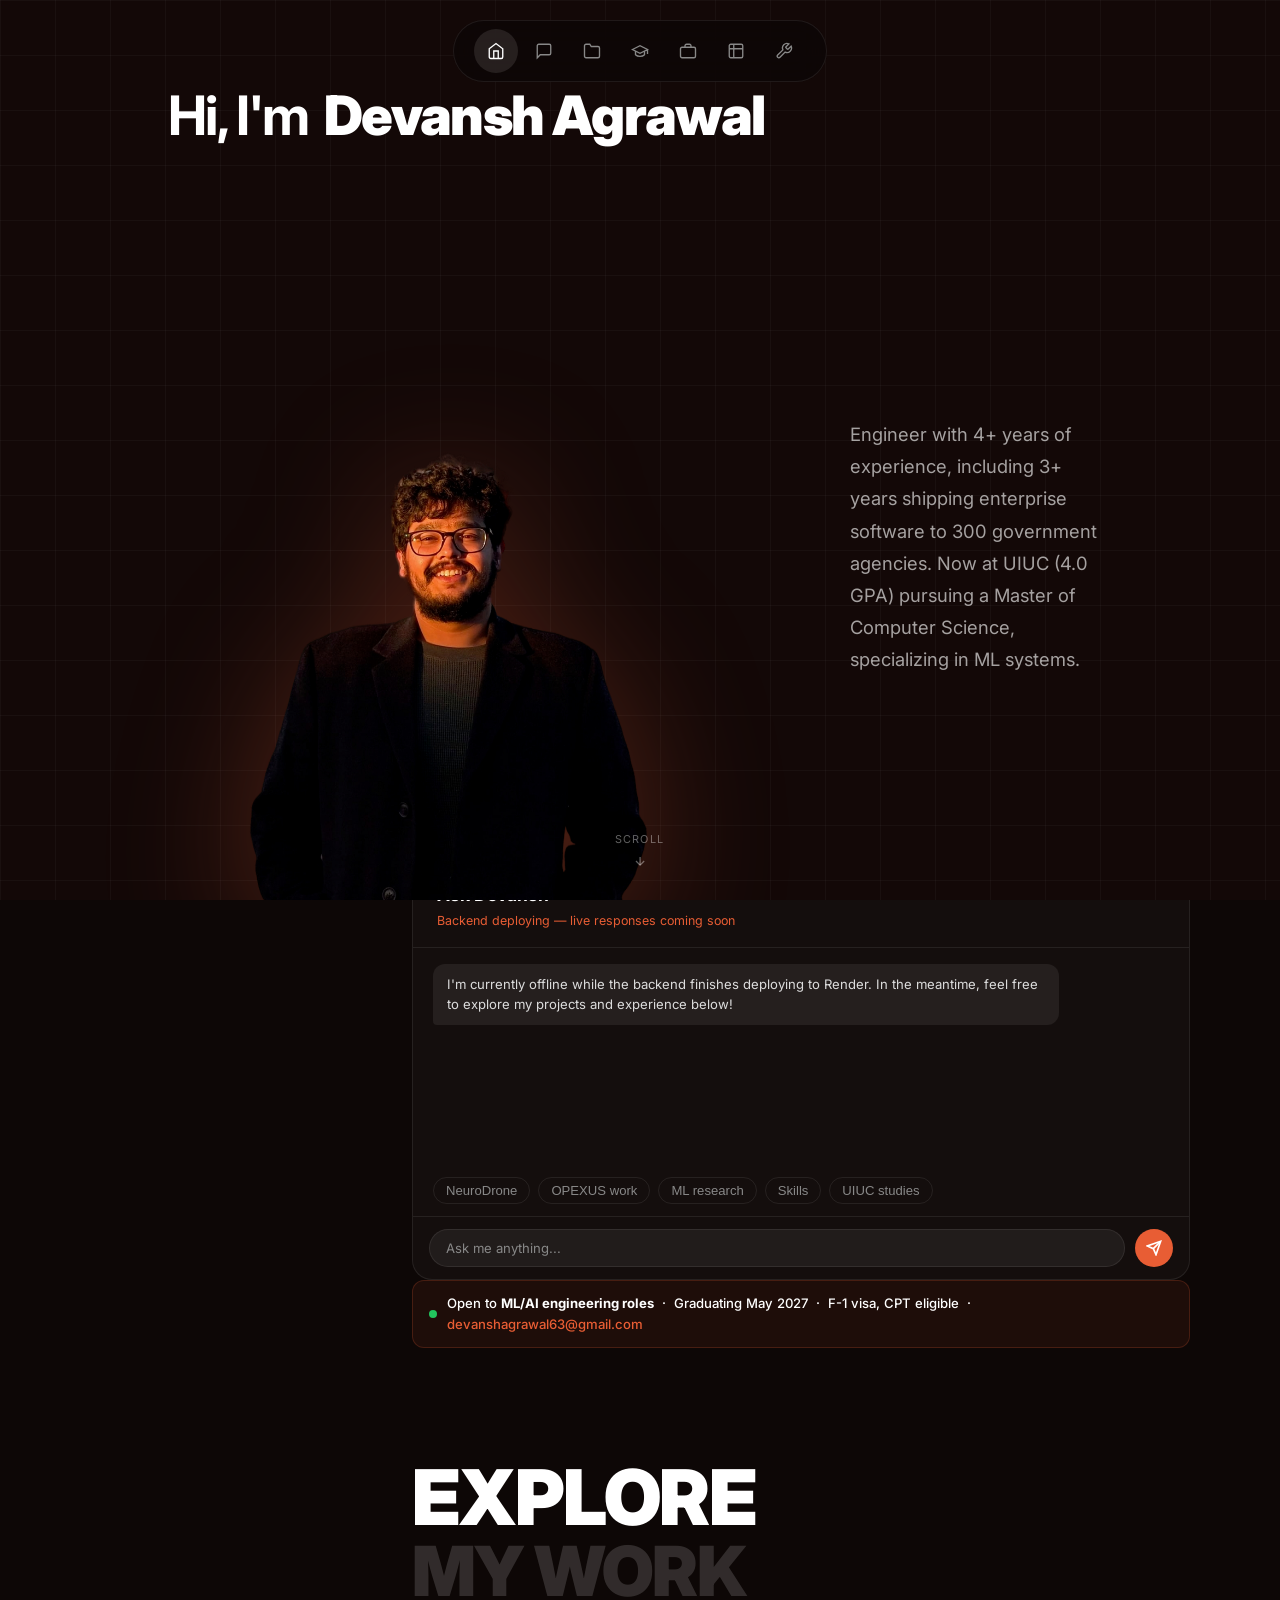
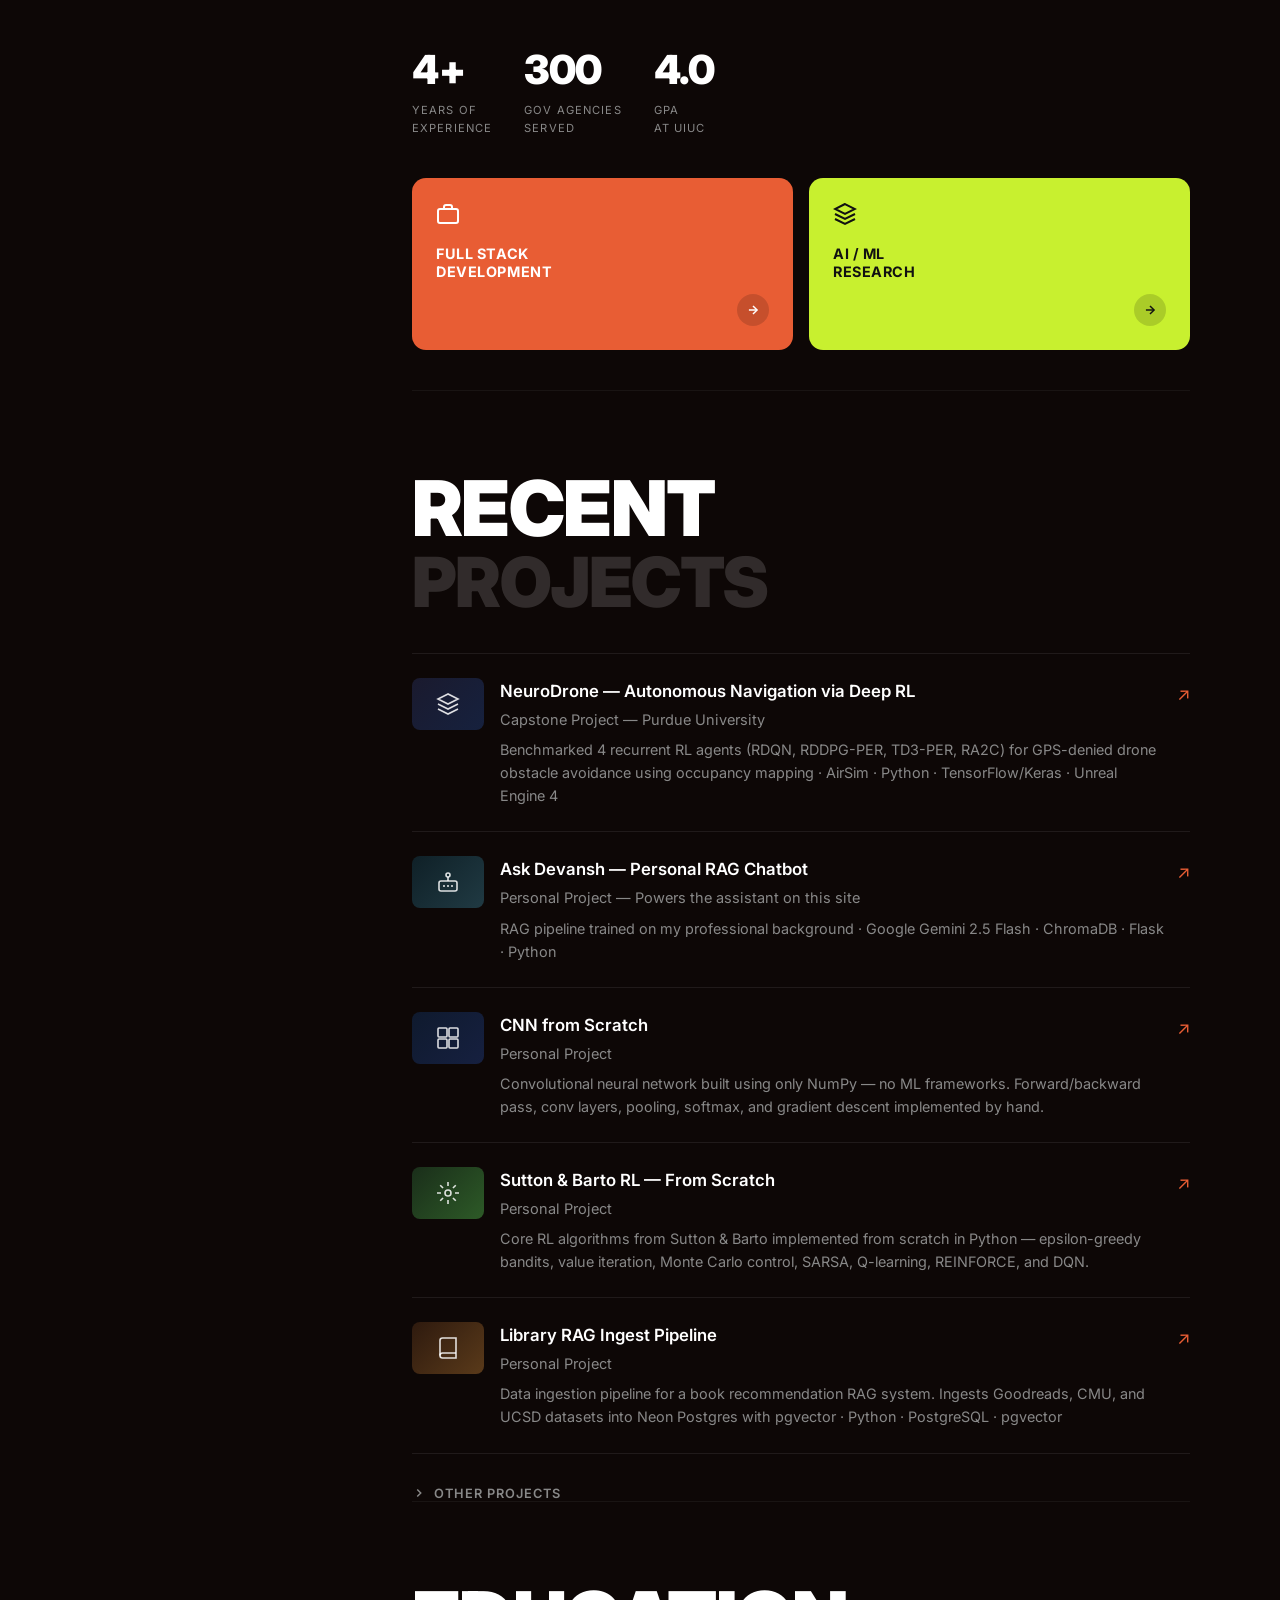
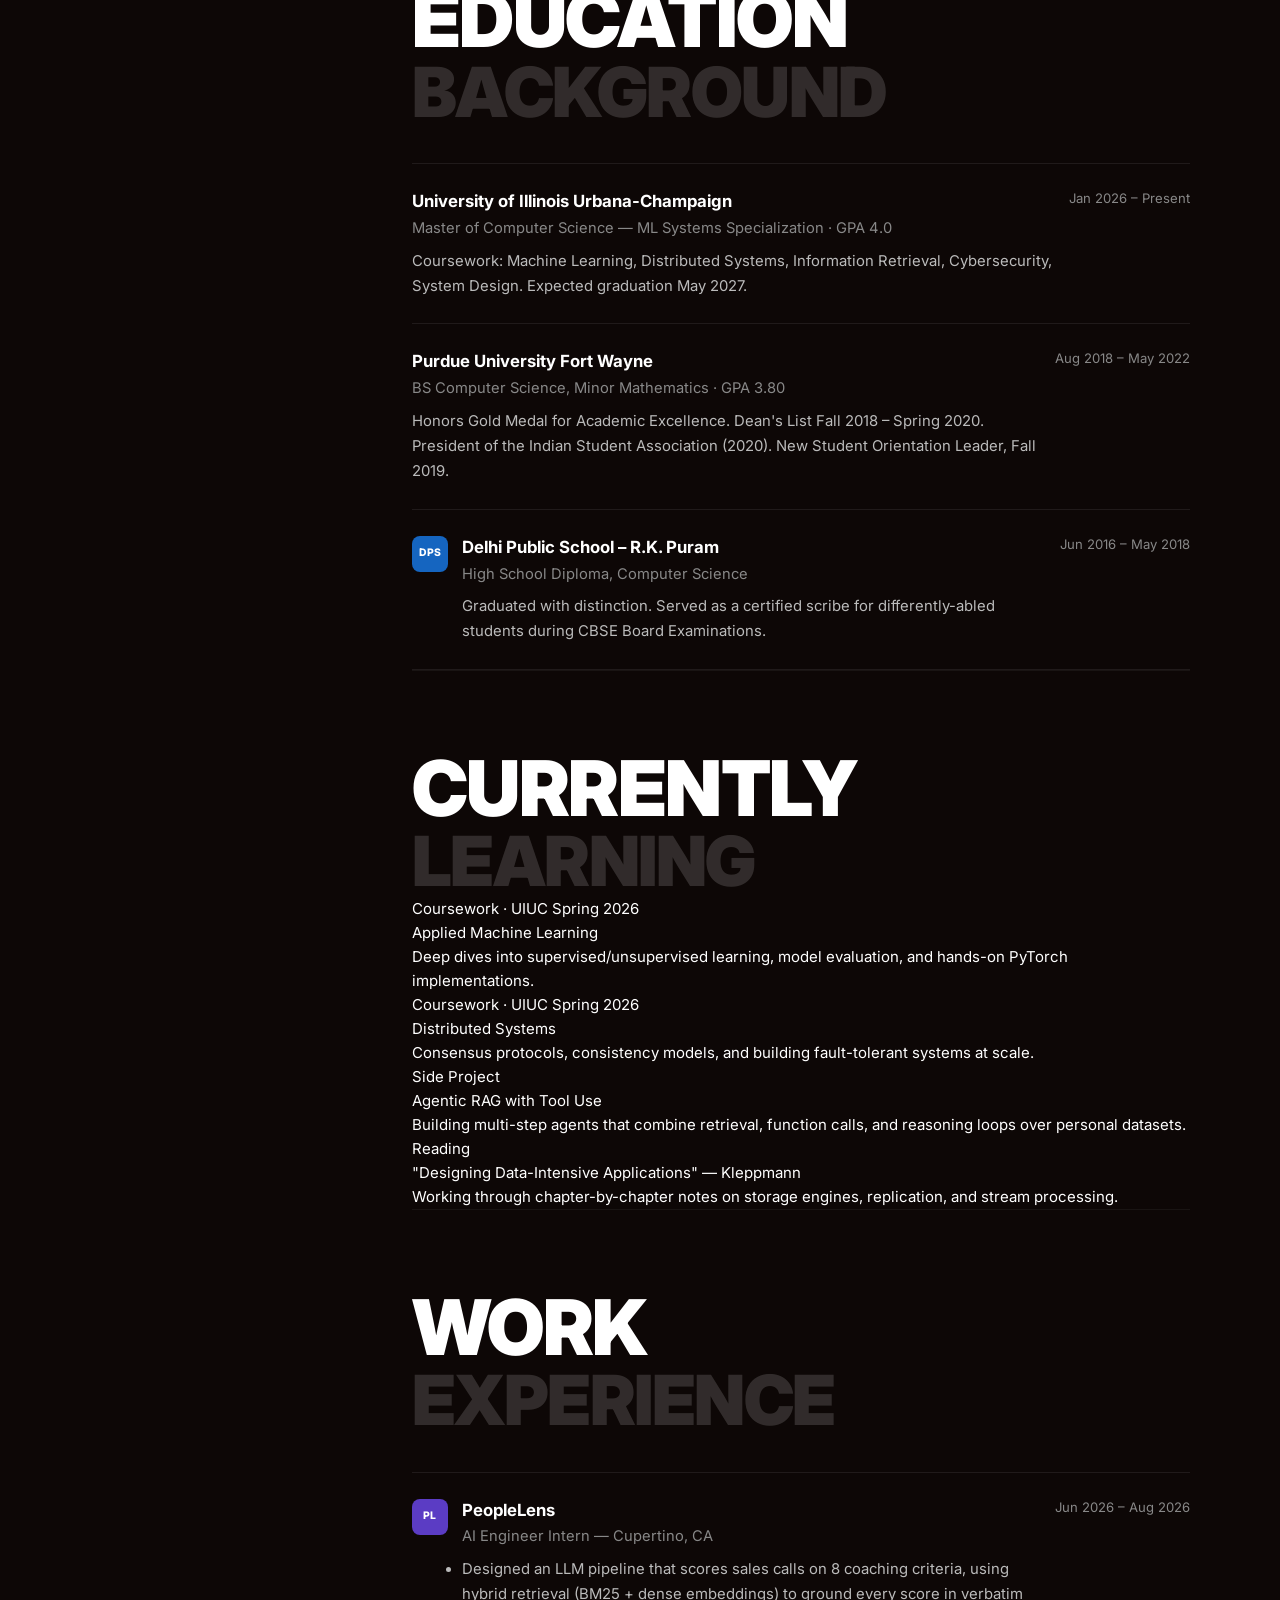
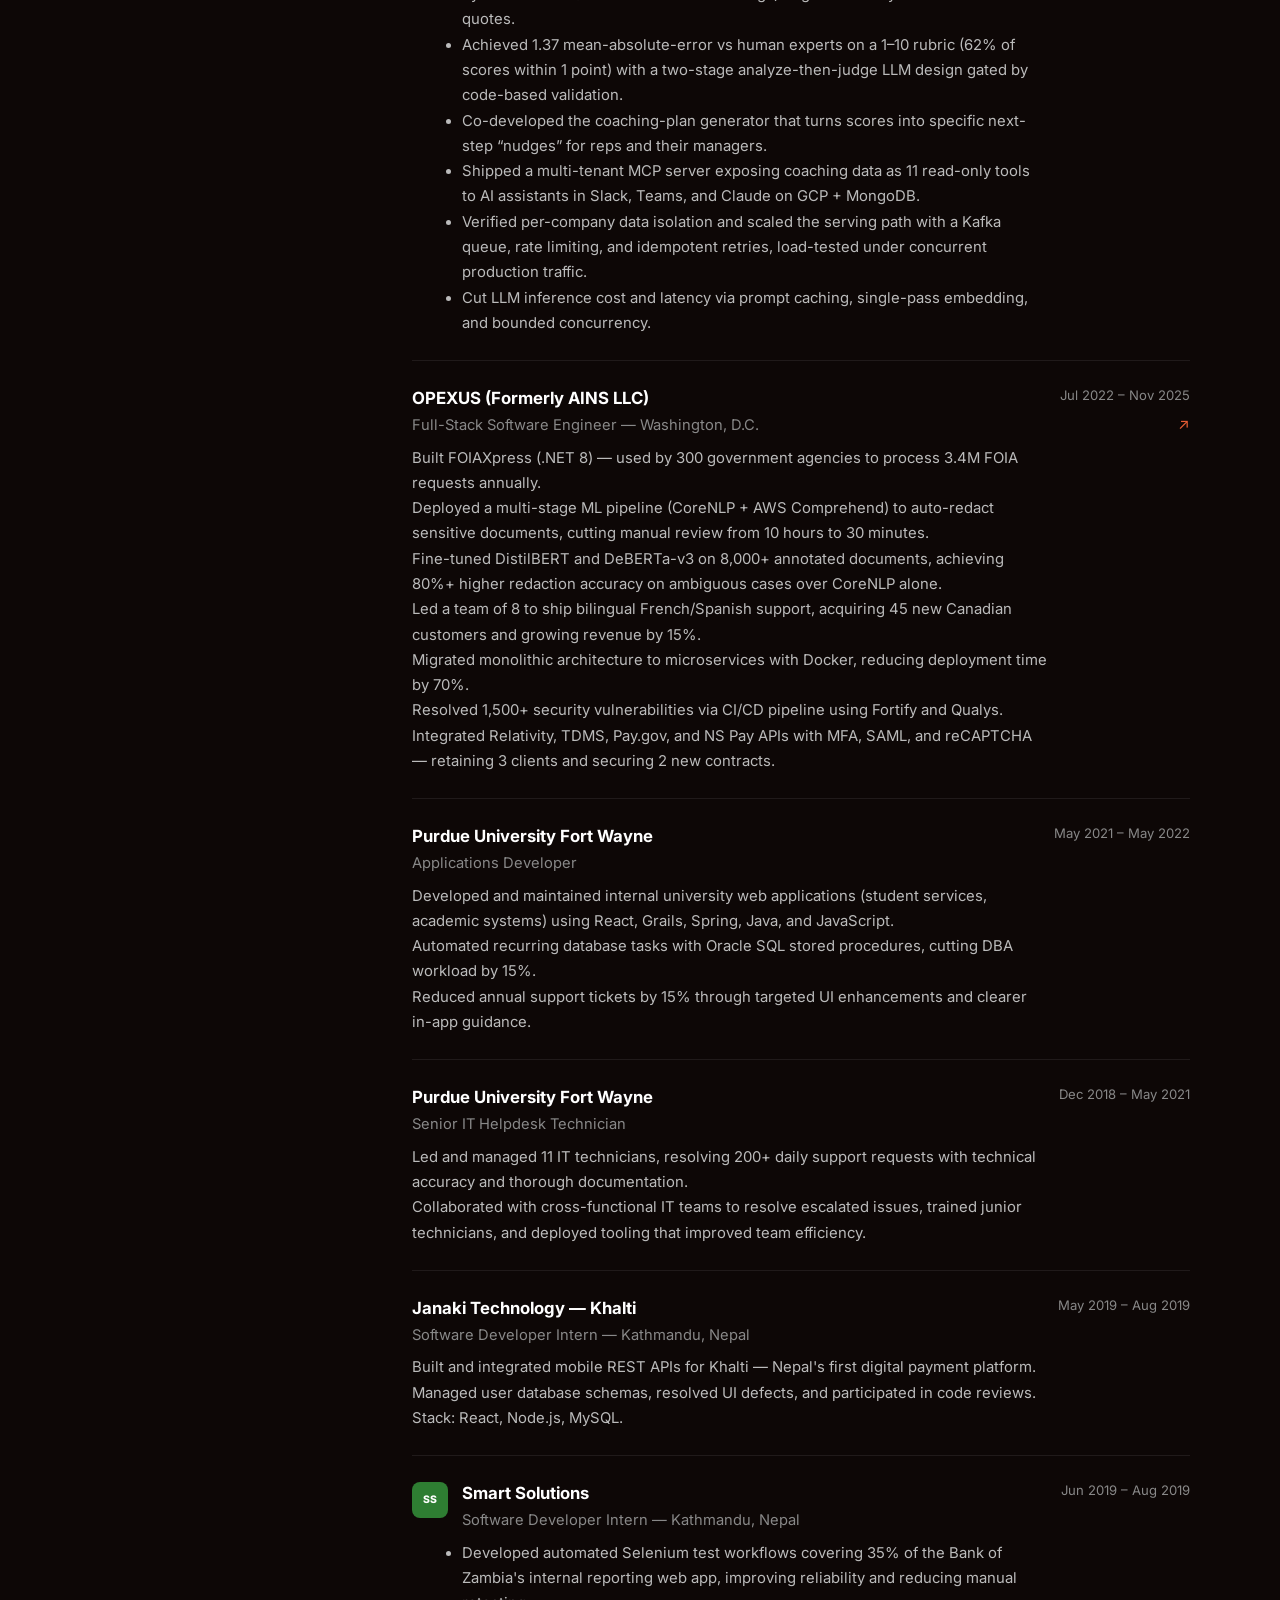
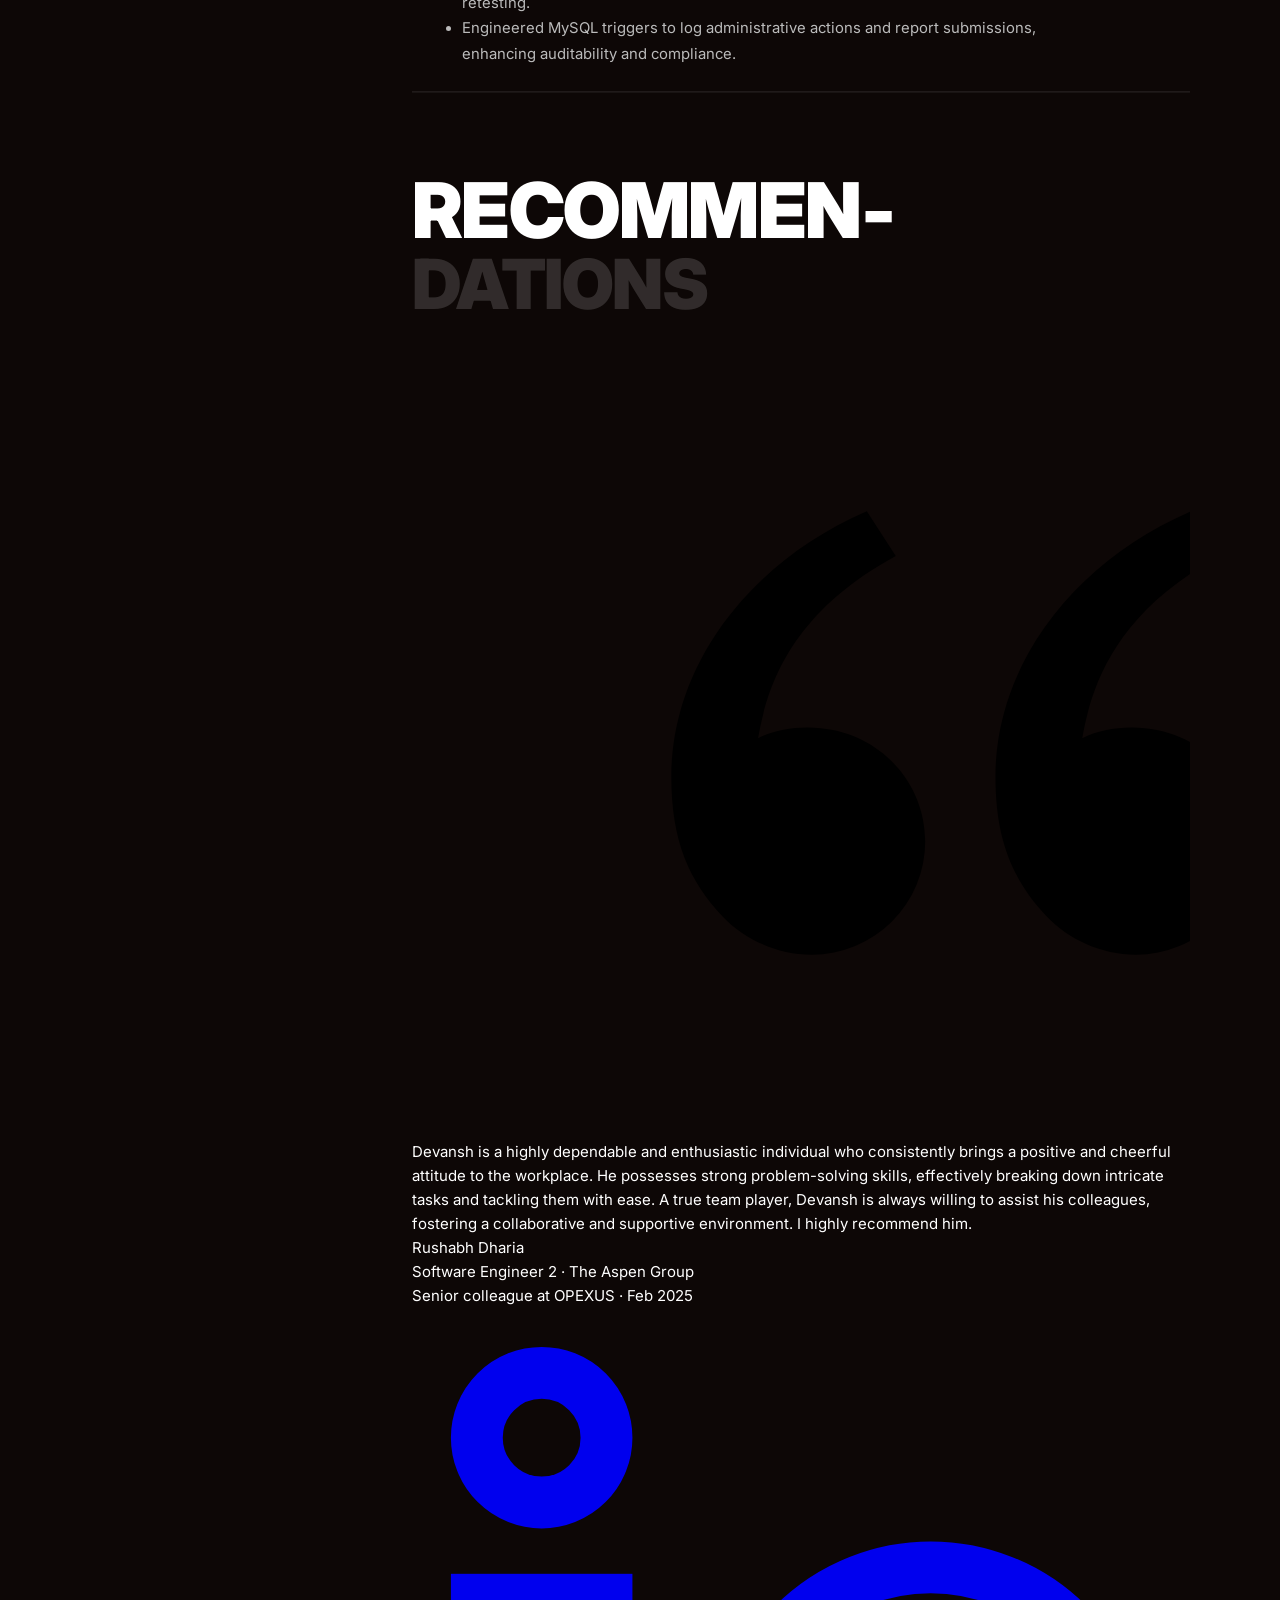
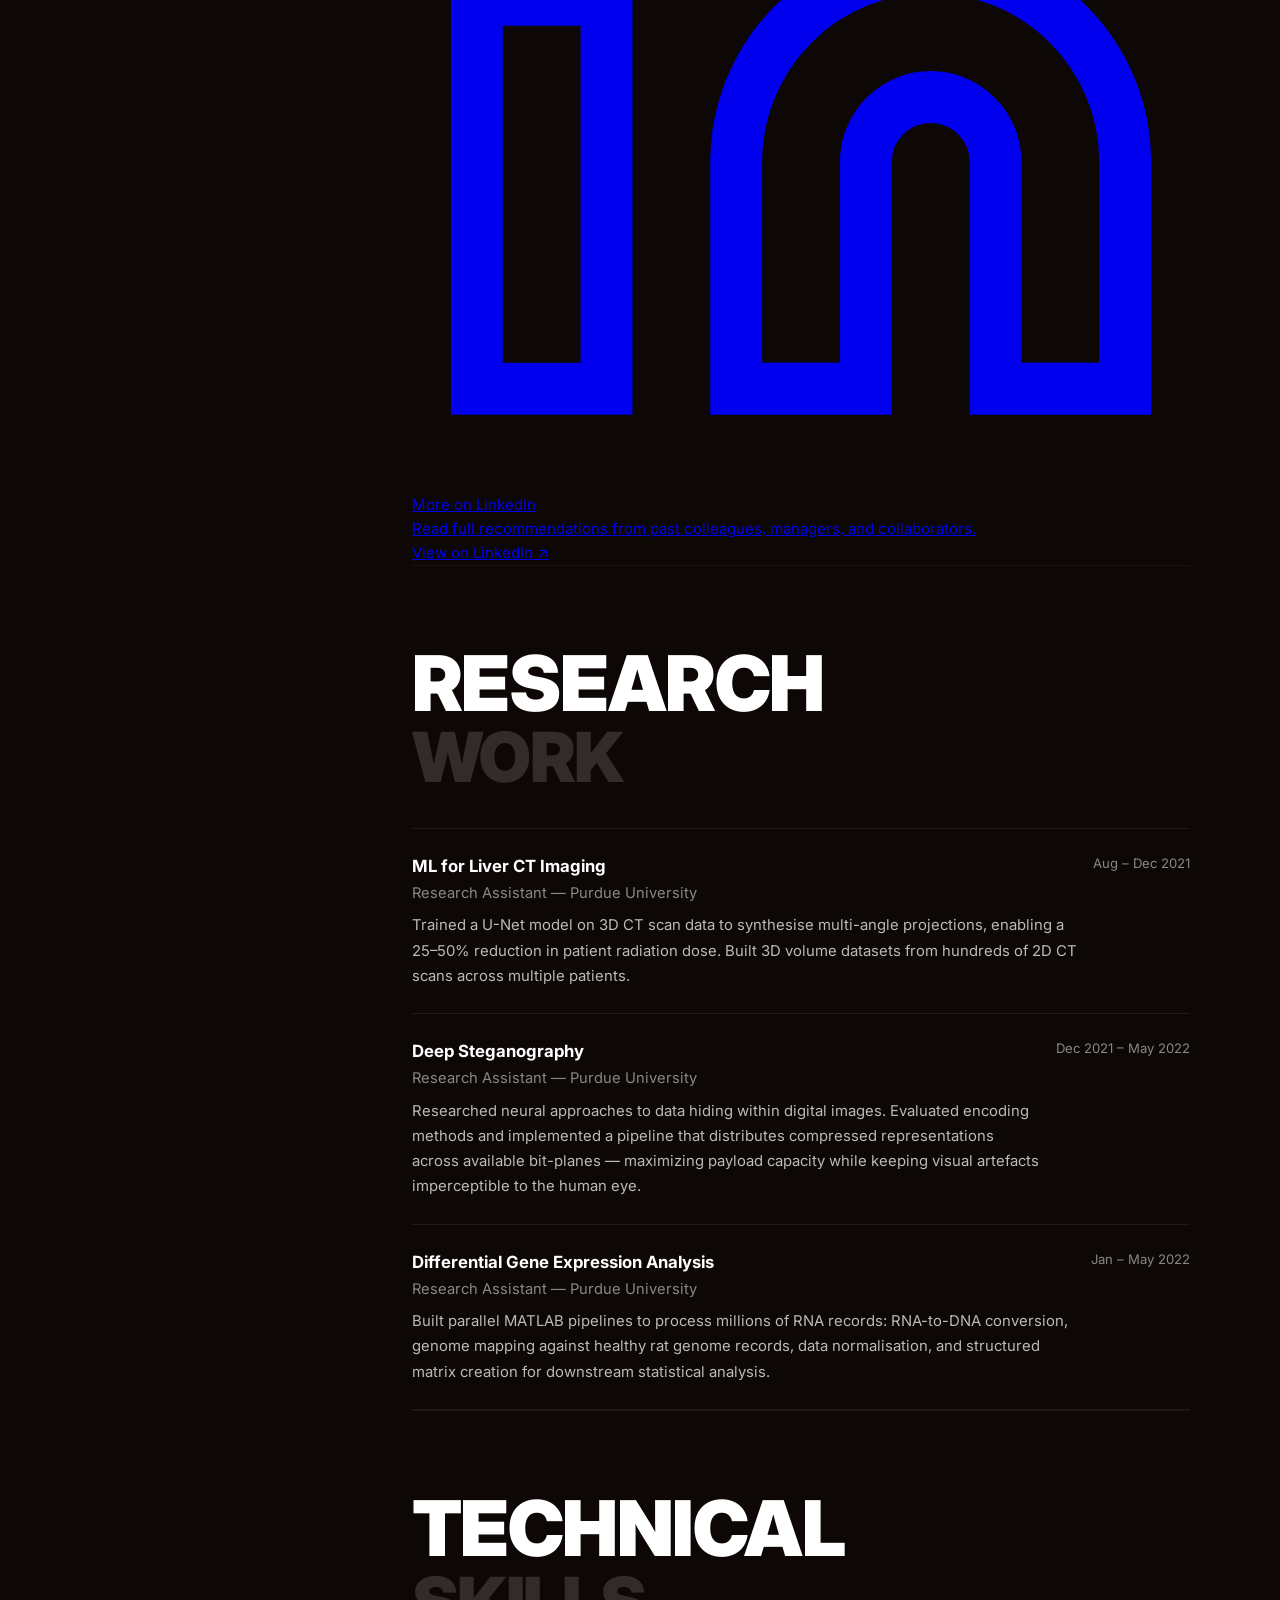
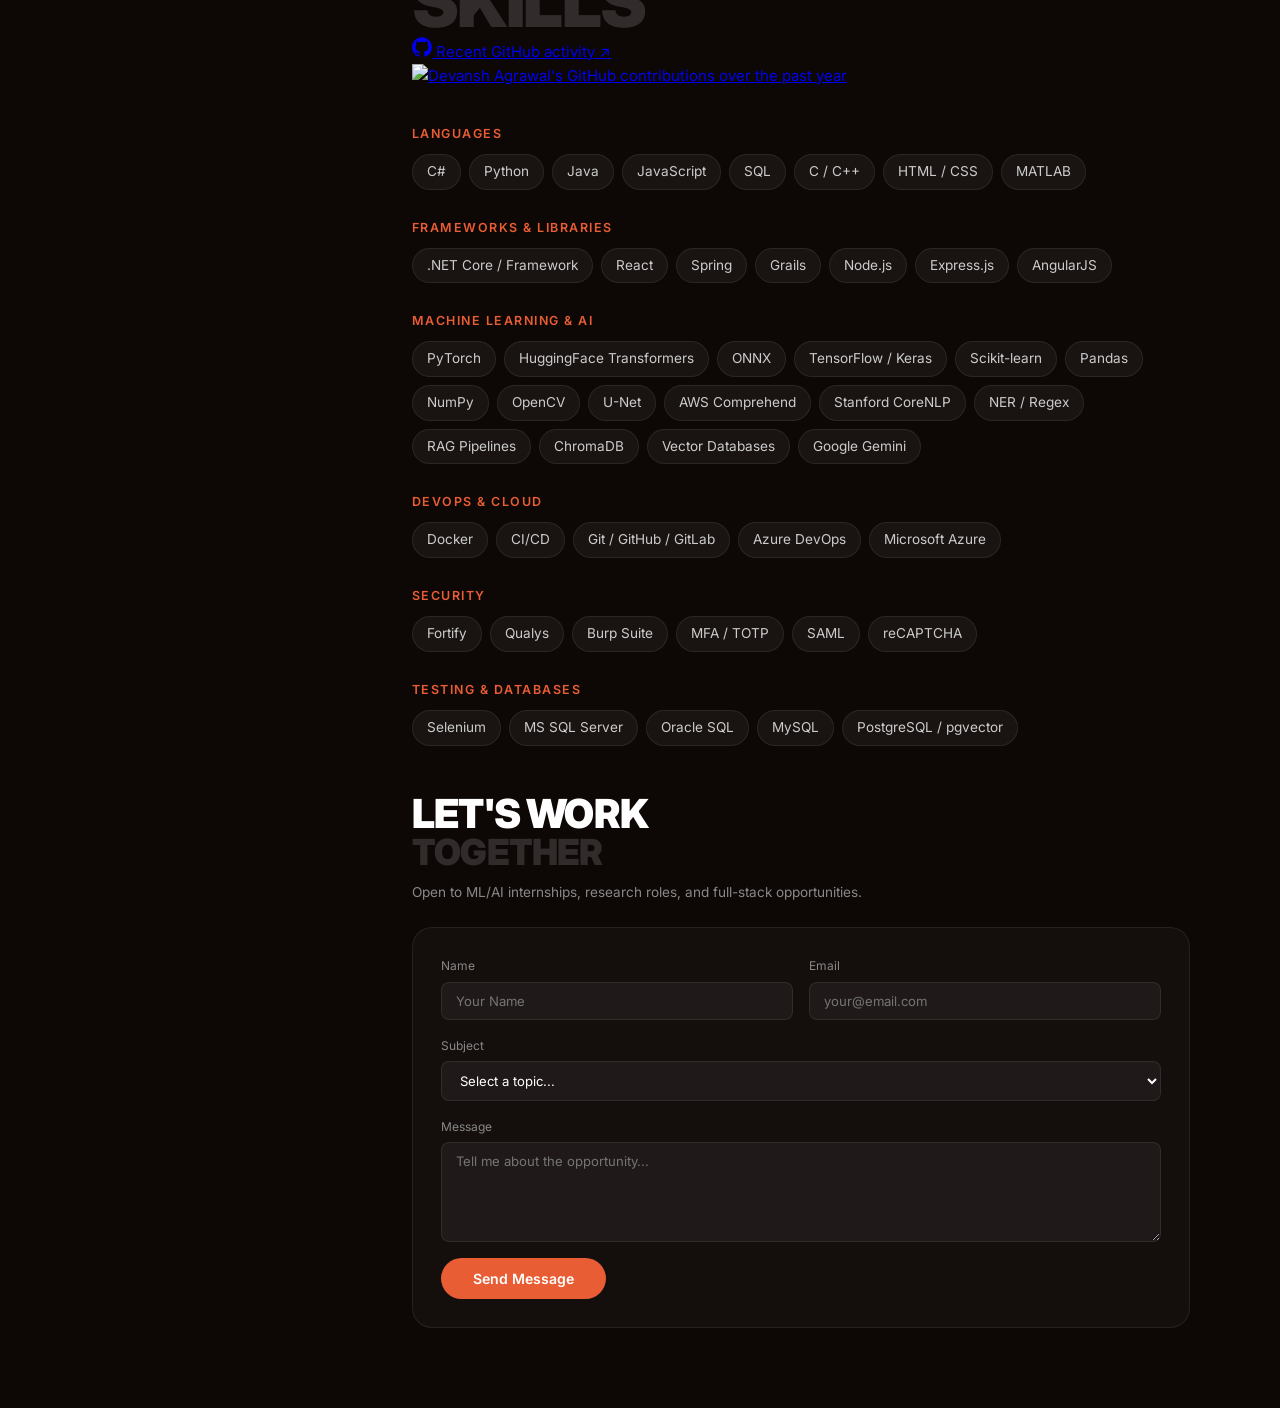
==== commit 09ed76b5: "Sync site with the Fall 2026 resume - Add the PeopleLens AI Engineer internship (Jun-Aug 2026) - Res" ====
--- a/index.html
+++ b/index.html
@@ -4,33 +4,93 @@
   <meta charset="UTF-8" />
   <meta name="viewport" content="width=device-width, initial-scale=1.0" />
   <title>Devansh Agrawal — ML/AI Engineer &amp; MCS at UIUC</title>
-  <meta name="description" content="Devansh Agrawal — SWE turned ML researcher. 3+ years at OPEXUS building federal software used by 300+ agencies. Now at UIUC (4.0 GPA) specializing in ML systems. Open to ML/AI internships." />
-
-  <!-- Open Graph -->
+  <meta name="description" content="Devansh Agrawal — SWE turned ML researcher. 4+ years of experience, 3+ at OPEXUS building federal software used by 300 agencies. Now at UIUC (4.0 GPA) specializing in ML systems. Open to ML/AI internships." />
+
+  <!-- Open Graph — controls how the link looks when shared on LinkedIn, Slack, iMessage -->
   <meta property="og:type"        content="website" />
   <meta property="og:title"       content="Devansh Agrawal — ML/AI Engineer" />
-  <meta property="og:description" content="SWE turned ML researcher. Built federal software used by 300+ agencies. Now at UIUC (4.0 GPA) specializing in ML systems. Open to ML/AI internships." />
-  <meta property="og:image"       content="assets/images/profile.png" />
-  <meta property="og:url"         content="https://devanshagrawal.com" />
+  <meta property="og:description" content="SWE turned ML researcher. Built federal software used by 300 agencies. Now at UIUC (4.0 GPA) specializing in ML systems. Open to ML/AI internships." />
+  <meta property="og:image"       content="https://devanshagrawal.netlify.app/assets/images/og-card.png" />
+  <meta property="og:url"         content="https://devanshagrawal.netlify.app" />
 
   <!-- Twitter/X card -->
   <meta name="twitter:card"        content="summary_large_image" />
   <meta name="twitter:title"       content="Devansh Agrawal — ML/AI Engineer" />
   <meta name="twitter:description" content="SWE turned ML researcher. 3+ yrs at OPEXUS, now UIUC MCS (4.0 GPA). Open to ML/AI internships." />
-  <meta name="twitter:image"       content="assets/images/profile.png" />
-
+  <meta name="twitter:image"       content="https://devanshagrawal.netlify.app/assets/images/og-card.png" />
+
+  <!-- JSON-LD Person schema — helps Google understand who you are for rich search results -->
+  <script type="application/ld+json">
+  {
+    "@context": "https://schema.org",
+    "@type": "Person",
+    "name": "Devansh Agrawal",
+    "url": "https://devanshagrawal.netlify.app",
+    "image": "https://devanshagrawal.netlify.app/assets/images/profile.png",
+    "jobTitle": "ML/AI Engineer",
+    "description": "SWE turned ML researcher. Built federal software used by 300 agencies at OPEXUS. Master of Computer Science at UIUC, specializing in ML systems.",
+    "alumniOf": [
+      {
+        "@type": "CollegeOrUniversity",
+        "name": "University of Illinois Urbana-Champaign",
+        "sameAs": "https://illinois.edu"
+      },
+      {
+        "@type": "CollegeOrUniversity",
+        "name": "Purdue University Fort Wayne",
+        "sameAs": "https://www.pfw.edu"
+      }
+    ],
+    "knowsAbout": [
+      "Machine Learning",
+      "Deep Learning",
+      "Natural Language Processing",
+      "Distributed Systems",
+      "Full-Stack Engineering",
+      "Python",
+      "PyTorch",
+      "Hugging Face Transformers"
+    ],
+    "sameAs": [
+      "https://github.com/Devansh63",
+      "https://www.linkedin.com/in/devansh-agrawal63/"
+    ],
+    "email": "mailto:devanshagrawal63@gmail.com"
+  }
+  </script>
+
+  <!-- Favicon — inline SVG so no extra file needed -->
   <link rel="icon" href="data:image/svg+xml,<svg xmlns='http://www.w3.org/2000/svg' viewBox='0 0 32 32'><rect width='32' height='32' rx='8' fill='%23e85d34'/><text x='50%25' y='54%25' dominant-baseline='middle' text-anchor='middle' font-family='system-ui,sans-serif' font-weight='900' font-size='18' fill='white'>D</text></svg>" />
 
   <link rel="preconnect" href="https://fonts.googleapis.com" />
   <link href="https://fonts.googleapis.com/css2?family=Inter:wght@400;500;600;700;800;900&display=swap" rel="stylesheet" />
   <link rel="stylesheet" href="assets/css/style.css" />
+
+  <!-- ──────────────────────────────────────────────────────────────────────
+       Google Analytics 4
+       Replace G-XXXXXXXXXX with your actual GA4 Measurement ID from
+       https://analytics.google.com (Admin > Data Streams > your stream).
+       Until you replace it, the script is a no-op (won't track anything).
+  ────────────────────────────────────────────────────────────────────── -->
+  <script async src="https://www.googletagmanager.com/gtag/js?id=G-XXXXXXXXXX"></script>
+  <script>
+    window.dataLayer = window.dataLayer || [];
+    function gtag(){dataLayer.push(arguments);}
+    gtag('js', new Date());
+    gtag('config', 'G-XXXXXXXXXX', {
+      anonymize_ip: true  // privacy-respecting
+    });
+  </script>
   <style>
+    /* ── Hero overlay: fixed, fades out as user scrolls ── */
     #hero-stage {
       position: fixed;
       top: 0; left: 0; right: 0; bottom: 0;
       z-index: 10;
       overflow: hidden;
     }
+
+    /* Dark grid background */
     #hero-bg {
       position: absolute;
       inset: 0;
@@ -41,6 +101,8 @@
       background-size: 55px 55px;
       z-index: 0;
     }
+
+    /* Flying elements overlay */
     #hero-overlay {
       position: absolute;
       inset: 0;
@@ -52,13 +114,14 @@
       z-index: 2;
       pointer-events: none;
     }
+
     #fly-headline-row {
       display: flex;
       align-items: baseline;
       gap: 0.35em;
       margin-bottom: 24px;
       padding-left: 48px;
-      padding-right: 48px;
+      padding-right: 48px; /* prevent name clipping at narrow viewports */
       width: 100%;
       max-width: 1040px;
     }
@@ -77,6 +140,7 @@
       letter-spacing: -0.03em;
       will-change: transform, opacity;
     }
+
     #fly-content-row {
       display: flex;
       align-items: center;
@@ -107,6 +171,8 @@
       max-width: 380px;
       will-change: transform, opacity;
     }
+
+    /* Animated scroll cue at the bottom of the hero */
     #scroll-hint {
       position: absolute;
       bottom: 32px;
@@ -123,11 +189,15 @@
       pointer-events: none;
       will-change: opacity;
     }
-    #scroll-hint svg { animation: hint-bounce 1.6s ease-in-out infinite; }
+    #scroll-hint svg {
+      animation: hint-bounce 1.6s ease-in-out infinite;
+    }
     @keyframes hint-bounce {
       0%, 100% { transform: translateY(0); }
       50%       { transform: translateY(6px); }
     }
+
+    /* Mobile hero: override the desktop align-items:center so photo+bio are left-aligned */
     @media (max-width: 680px) {
       #fly-content-row {
         flex-direction: column;
@@ -140,6 +210,7 @@
         width: 180px;
         max-width: 52vw;
         margin-top: 0;
+        /* Clamp height so the image's transparent overhead doesn't eat screen space */
         max-height: 200px;
         overflow: hidden;
         display: flex;
@@ -156,6 +227,9 @@
 </head>
 <body>
 
+  <!-- ══════════════════════════════════════
+       NAVIGATION
+  ══════════════════════════════════════ -->
   <nav id="main-nav" aria-label="Main navigation">
     <button class="nav-item active" data-section="home" title="Home" aria-label="Home">
       <svg viewBox="0 0 24 24"><path d="M3 9l9-7 9 7v11a2 2 0 0 1-2 2H5a2 2 0 0 1-2-2z"/><polyline points="9 22 9 12 15 12 15 22"/></svg>
@@ -180,6 +254,10 @@
     </button>
   </nav>
 
+  <!-- ══════════════════════════════════════
+       HERO OVERLAY — fades as user scrolls
+       Flying elements morph into sidebar card
+  ══════════════════════════════════════ -->
   <div id="hero-stage">
     <div id="hero-bg"></div>
     <div id="hero-overlay" aria-hidden="true">
@@ -191,11 +269,13 @@
           <img src="assets/images/profile.png" alt="" />
         </div>
         <p id="fly-bio">
-          Full-stack engineer with 3+ years shipping enterprise software
-          to 300+ federal agencies. Now at UIUC (4.0 GPA) pursuing
-          a Master's in CS, specializing in ML systems.
+          Engineer with 4+ years of experience, including 3+ years shipping
+          enterprise software to 300 government agencies. Now at UIUC (4.0 GPA)
+          pursuing a Master of Computer Science, specializing in ML systems.
         </p>
       </div>
+
+      <!-- Scroll nudge — fades as user scrolls, hidden once hero clears -->
       <div id="scroll-hint" aria-hidden="true">
         <span>scroll</span>
         <svg width="14" height="14" viewBox="0 0 24 24" fill="none" stroke="currentColor" stroke-width="2.2">
@@ -206,16 +286,20 @@
     </div>
   </div>
 
+  <!-- ══════════════════════════════════════
+       MAIN CONTENT — always rendered, card is persistent sticky sidebar
+  ══════════════════════════════════════ -->
   <main id="main-content">
     <div class="page-layout">
 
+      <!-- Persistent sticky sidebar — morph target for flying elements -->
       <aside class="profile-card" id="main-card">
         <div class="profile-card__name" id="card-name">Devansh Agrawal</div>
         <div class="profile-card__photo-wrap" id="card-photo-wrap">
           <img src="assets/images/profile.png" alt="Devansh Agrawal" />
         </div>
         <p class="profile-card__bio" id="card-bio">
-          SWE turned ML researcher. Built federal software used by 300+ agencies; now at UIUC (4.0 GPA) specializing in ML systems.
+          SWE turned ML researcher. Built federal software used by 300 agencies; now at UIUC (4.0 GPA) specializing in ML systems.
         </p>
         <div class="profile-card__status">
           <span class="status-dot"></span>
@@ -238,8 +322,13 @@
         </div>
       </aside>
 
+      <!-- Scrollable content -->
       <div class="page-content">
 
+        <!-- ══════════════════════════════════
+             ASK DEVANSH — RAG Chatbot
+             (pairs with card as initial home view)
+        ══════════════════════════════════ -->
         <section class="content-section" id="chatbot">
           <div class="chatbot-panel">
             <div class="chatbot-panel__header">
@@ -270,35 +359,72 @@
           </div>
         </section>
 
+        <!-- ── Currently seeking banner ── -->
         <div style="display:flex;align-items:center;gap:10px;padding:12px 16px;background:rgba(232,93,52,0.08);border:1px solid rgba(232,93,52,0.2);border-radius:12px;margin-bottom:32px;" class="reveal">
           <span style="width:8px;height:8px;border-radius:50%;background:#22c55e;flex-shrink:0;"></span>
-          <span style="font-size:0.82rem;color:var(--text-primary);font-weight:500;">Actively seeking <strong>ML/AI internships</strong> for Summer / Fall 2026 &nbsp;&middot;&nbsp; F-1 visa, CPT eligible &nbsp;&middot;&nbsp; <a href="mailto:devanshagrawal63@gmail.com" style="color:var(--accent-orange);text-decoration:none;">devanshagrawal63@gmail.com</a></span>
+          <span style="font-size:0.82rem;color:var(--text-primary);font-weight:500;">Open to <strong>ML/AI engineering roles</strong> &nbsp;&middot;&nbsp; Graduating May 2027 &nbsp;&middot;&nbsp; F-1 visa, CPT eligible &nbsp;&middot;&nbsp; <a href="mailto:devanshagrawal63@gmail.com" style="color:var(--accent-orange);text-decoration:none;">devanshagrawal63@gmail.com</a></span>
         </div>
 
+        <!-- ── Stats + quick-link cards ── -->
         <div class="content-section" id="home-stats">
-          <div class="section-title reveal" style="margin-bottom:32px;">EXPLORE<span>MY WORK</span></div>
+          <div class="section-title reveal" style="margin-bottom:32px;">
+            EXPLORE
+            <span>MY WORK</span>
+          </div>
           <div style="display:flex; gap:32px; margin-bottom:40px; flex-wrap:wrap;">
-            <div class="reveal reveal-d1"><div style="font-size:2.5rem; font-weight:900; letter-spacing:-0.03em;">3+</div><div style="font-size:0.7rem; color:var(--text-muted); text-transform:uppercase; letter-spacing:0.1em;">YEARS OF<br>EXPERIENCE</div></div>
-            <div class="reveal reveal-d2"><div style="font-size:2.5rem; font-weight:900; letter-spacing:-0.03em;">300+</div><div style="font-size:0.7rem; color:var(--text-muted); text-transform:uppercase; letter-spacing:0.1em;">GOV AGENCIES<br>SERVED</div></div>
-            <div class="reveal reveal-d3"><div style="font-size:2.5rem; font-weight:900; letter-spacing:-0.03em;">4.0</div><div style="font-size:0.7rem; color:var(--text-muted); text-transform:uppercase; letter-spacing:0.1em;">GPA<br>AT UIUC</div></div>
+            <div class="reveal reveal-d1">
+              <div style="font-size:2.5rem; font-weight:900; letter-spacing:-0.03em;">4+</div>
+              <div style="font-size:0.7rem; color:var(--text-muted); text-transform:uppercase; letter-spacing:0.1em;">YEARS OF<br>EXPERIENCE</div>
+            </div>
+            <div class="reveal reveal-d2">
+              <div style="font-size:2.5rem; font-weight:900; letter-spacing:-0.03em;">300</div>
+              <div style="font-size:0.7rem; color:var(--text-muted); text-transform:uppercase; letter-spacing:0.1em;">GOV AGENCIES<br>SERVED</div>
+            </div>
+            <div class="reveal reveal-d3">
+              <div style="font-size:2.5rem; font-weight:900; letter-spacing:-0.03em;">4.0</div>
+              <div style="font-size:0.7rem; color:var(--text-muted); text-transform:uppercase; letter-spacing:0.1em;">GPA<br>AT UIUC</div>
+            </div>
           </div>
           <div class="skill-cards-grid">
-            <a class="skill-card skill-card--orange reveal reveal-d4" href="#experience"><div class="skill-card__icon"><svg viewBox="0 0 24 24" fill="none" stroke="currentColor" stroke-width="2"><rect x="2" y="7" width="20" height="14" rx="2"/><path d="M16 7V5a2 2 0 0 0-2-2h-4a2 2 0 0 0-2 2v2"/></svg></div><div class="skill-card__title">FULL STACK<br>DEVELOPMENT</div><div class="skill-card__arrow"><svg viewBox="0 0 24 24" fill="none" stroke="currentColor" stroke-width="2.5" width="14" height="14"><line x1="5" y1="12" x2="19" y2="12"/><polyline points="12 5 19 12 12 19"/></svg></div></a>
-            <a class="skill-card skill-card--lime reveal reveal-d5" href="#research"><div class="skill-card__icon"><svg viewBox="0 0 24 24" fill="none" stroke="currentColor" stroke-width="2"><path d="M12 2L2 7l10 5 10-5-10-5z"/><path d="M2 17l10 5 10-5"/><path d="M2 12l10 5 10-5"/></svg></div><div class="skill-card__title">AI / ML<br>RESEARCH</div><div class="skill-card__arrow"><svg viewBox="0 0 24 24" fill="none" stroke="currentColor" stroke-width="2.5" width="14" height="14"><line x1="5" y1="12" x2="19" y2="12"/><polyline points="12 5 19 12 12 19"/></svg></div></a>
+            <a class="skill-card skill-card--orange reveal reveal-d4" href="#experience">
+              <div class="skill-card__icon">
+                <svg viewBox="0 0 24 24" fill="none" stroke="currentColor" stroke-width="2"><rect x="2" y="7" width="20" height="14" rx="2"/><path d="M16 7V5a2 2 0 0 0-2-2h-4a2 2 0 0 0-2 2v2"/></svg>
+              </div>
+              <div class="skill-card__title">FULL STACK<br>DEVELOPMENT</div>
+              <div class="skill-card__arrow">
+                <svg viewBox="0 0 24 24" fill="none" stroke="currentColor" stroke-width="2.5" width="14" height="14"><line x1="5" y1="12" x2="19" y2="12"/><polyline points="12 5 19 12 12 19"/></svg>
+              </div>
+            </a>
+            <a class="skill-card skill-card--lime reveal reveal-d5" href="#research">
+              <div class="skill-card__icon">
+                <svg viewBox="0 0 24 24" fill="none" stroke="currentColor" stroke-width="2"><path d="M12 2L2 7l10 5 10-5-10-5z"/><path d="M2 17l10 5 10-5"/><path d="M2 12l10 5 10-5"/></svg>
+              </div>
+              <div class="skill-card__title">AI / ML<br>RESEARCH</div>
+              <div class="skill-card__arrow">
+                <svg viewBox="0 0 24 24" fill="none" stroke="currentColor" stroke-width="2.5" width="14" height="14"><line x1="5" y1="12" x2="19" y2="12"/><polyline points="12 5 19 12 12 19"/></svg>
+              </div>
+            </a>
           </div>
         </div>
 
+        <!-- ══════════════════════════════════
+             PROJECTS
+        ══════════════════════════════════ -->
         <section class="content-section" id="projects">
           <h2 class="section-title reveal">RECENT<br><span>PROJECTS</span></h2>
           <div style="margin-top:36px;">
 
             <a class="list-item reveal reveal-d1" href="https://github.com/Devansh63/NeuroDrone-Capston" target="_blank" rel="noopener">
               <div style="display:flex; gap:16px; align-items:flex-start;">
-                <div class="list-item__thumb" style="background:linear-gradient(135deg,#1a1a2e,#16213e);"><div style="width:100%;height:100%;display:flex;align-items:center;justify-content:center;"><svg width="24" height="24" viewBox="0 0 24 24" fill="none" stroke="rgba(255,255,255,0.85)" stroke-width="1.6"><path d="M12 2L2 7l10 5 10-5-10-5z"/><path d="M2 17l10 5 10-5"/><path d="M2 12l10 5 10-5"/></svg></div></div>
+                <div class="list-item__thumb" style="background:linear-gradient(135deg,#1a1a2e,#16213e);">
+                  <div style="width:100%;height:100%;display:flex;align-items:center;justify-content:center;">
+                    <svg width="24" height="24" viewBox="0 0 24 24" fill="none" stroke="rgba(255,255,255,0.85)" stroke-width="1.6"><path d="M12 2L2 7l10 5 10-5-10-5z"/><path d="M2 17l10 5 10-5"/><path d="M2 12l10 5 10-5"/></svg>
+                  </div>
+                </div>
                 <div>
                   <div class="list-item__title">NeuroDrone — Autonomous Navigation via Deep RL</div>
                   <div class="list-item__sub">Capstone Project — Purdue University</div>
-                  <div class="list-item__meta">Benchmarked 4 recurrent RL agents (RDQN, RDDPG-PER, TD3-PER, RA2C) for GPS-denied drone obstacle avoidance using occupancy mapping · AirSim · Python · PyTorch · Unreal Engine 4</div>
+                  <div class="list-item__meta">Benchmarked 4 recurrent RL agents (RDQN, RDDPG-PER, TD3-PER, RA2C) for GPS-denied drone obstacle avoidance using occupancy mapping · AirSim · Python · TensorFlow/Keras · Unreal Engine 4</div>
                 </div>
               </div>
               <div class="list-item__arrow">↗</div>
@@ -306,11 +432,15 @@
 
             <a class="list-item reveal reveal-d2" href="https://github.com/Devansh63/devansh-rag" target="_blank" rel="noopener">
               <div style="display:flex; gap:16px; align-items:flex-start;">
-                <div class="list-item__thumb" style="background:linear-gradient(135deg,#0f2027,#203a43);"><div style="width:100%;height:100%;display:flex;align-items:center;justify-content:center;"><svg width="24" height="24" viewBox="0 0 24 24" fill="none" stroke="rgba(255,255,255,0.85)" stroke-width="1.6"><rect x="3" y="11" width="18" height="10" rx="2"/><circle cx="12" cy="5" r="2"/><path d="M12 7v4"/><line x1="8" y1="15" x2="8" y2="17"/><line x1="12" y1="15" x2="12" y2="17"/><line x1="16" y1="15" x2="16" y2="17"/></svg></div></div>
+                <div class="list-item__thumb" style="background:linear-gradient(135deg,#0f2027,#203a43);">
+                  <div style="width:100%;height:100%;display:flex;align-items:center;justify-content:center;">
+                    <svg width="24" height="24" viewBox="0 0 24 24" fill="none" stroke="rgba(255,255,255,0.85)" stroke-width="1.6"><rect x="3" y="11" width="18" height="10" rx="2"/><circle cx="12" cy="5" r="2"/><path d="M12 7v4"/><line x1="8" y1="15" x2="8" y2="17"/><line x1="12" y1="15" x2="12" y2="17"/><line x1="16" y1="15" x2="16" y2="17"/></svg>
+                  </div>
+                </div>
                 <div>
                   <div class="list-item__title">Ask Devansh — Personal RAG Chatbot</div>
                   <div class="list-item__sub">Personal Project — Powers the assistant on this site</div>
-                  <div class="list-item__meta">RAG pipeline trained on my professional background · Google Gemini 1.5 Flash · ChromaDB · Flask · Python</div>
+                  <div class="list-item__meta">RAG pipeline trained on my professional background · Google Gemini 2.5 Flash · ChromaDB · Flask · Python</div>
                 </div>
               </div>
               <div class="list-item__arrow">↗</div>
@@ -318,7 +448,11 @@
 
             <a class="list-item reveal reveal-d3" href="https://github.com/Devansh63/CNN-from-scratch" target="_blank" rel="noopener">
               <div style="display:flex; gap:16px; align-items:flex-start;">
-                <div class="list-item__thumb" style="background:linear-gradient(135deg,#0f1a2e,#162040);"><div style="width:100%;height:100%;display:flex;align-items:center;justify-content:center;"><svg width="24" height="24" viewBox="0 0 24 24" fill="none" stroke="rgba(255,255,255,0.85)" stroke-width="1.6"><rect x="2" y="2" width="9" height="9" rx="1"/><rect x="13" y="2" width="9" height="9" rx="1"/><rect x="2" y="13" width="9" height="9" rx="1"/><rect x="13" y="13" width="9" height="9" rx="1"/></svg></div></div>
+                <div class="list-item__thumb" style="background:linear-gradient(135deg,#0f1a2e,#162040);">
+                  <div style="width:100%;height:100%;display:flex;align-items:center;justify-content:center;">
+                    <svg width="24" height="24" viewBox="0 0 24 24" fill="none" stroke="rgba(255,255,255,0.85)" stroke-width="1.6"><rect x="2" y="2" width="9" height="9" rx="1"/><rect x="13" y="2" width="9" height="9" rx="1"/><rect x="2" y="13" width="9" height="9" rx="1"/><rect x="13" y="13" width="9" height="9" rx="1"/></svg>
+                  </div>
+                </div>
                 <div>
                   <div class="list-item__title">CNN from Scratch</div>
                   <div class="list-item__sub">Personal Project</div>
@@ -330,11 +464,15 @@
 
             <a class="list-item reveal reveal-d4" href="https://github.com/Devansh63/suttonRL" target="_blank" rel="noopener">
               <div style="display:flex; gap:16px; align-items:flex-start;">
-                <div class="list-item__thumb" style="background:linear-gradient(135deg,#1a2e1a,#2d5a27);"><div style="width:100%;height:100%;display:flex;align-items:center;justify-content:center;"><svg width="24" height="24" viewBox="0 0 24 24" fill="none" stroke="rgba(255,255,255,0.85)" stroke-width="1.6"><circle cx="12" cy="12" r="3"/><path d="M12 1v4M12 19v4M4.22 4.22l2.83 2.83M16.95 16.95l2.83 2.83M1 12h4M19 12h4M4.22 19.78l2.83-2.83M16.95 7.05l2.83-2.83"/></svg></div></div>
+                <div class="list-item__thumb" style="background:linear-gradient(135deg,#1a2e1a,#2d5a27);">
+                  <div style="width:100%;height:100%;display:flex;align-items:center;justify-content:center;">
+                    <svg width="24" height="24" viewBox="0 0 24 24" fill="none" stroke="rgba(255,255,255,0.85)" stroke-width="1.6"><circle cx="12" cy="12" r="3"/><path d="M12 1v4M12 19v4M4.22 4.22l2.83 2.83M16.95 16.95l2.83 2.83M1 12h4M19 12h4M4.22 19.78l2.83-2.83M16.95 7.05l2.83-2.83"/></svg>
+                  </div>
+                </div>
                 <div>
                   <div class="list-item__title">Sutton &amp; Barto RL — From Scratch</div>
                   <div class="list-item__sub">Personal Project</div>
-                  <div class="list-item__meta">Core RL algorithms from Sutton &amp; Barto implemented from scratch in Python — value iteration, policy gradient, Q-learning, and actor-critic methods.</div>
+                  <div class="list-item__meta">Core RL algorithms from Sutton &amp; Barto implemented from scratch in Python — epsilon-greedy bandits, value iteration, Monte Carlo control, SARSA, Q-learning, REINFORCE, and DQN.</div>
                 </div>
               </div>
               <div class="list-item__arrow">↗</div>
@@ -342,7 +480,11 @@
 
             <a class="list-item reveal reveal-d5" href="https://github.com/Devansh63/library-rag-ingest" target="_blank" rel="noopener">
               <div style="display:flex; gap:16px; align-items:flex-start;">
-                <div class="list-item__thumb" style="background:linear-gradient(135deg,#2e1a0e,#5a3a1a);"><div style="width:100%;height:100%;display:flex;align-items:center;justify-content:center;"><svg width="24" height="24" viewBox="0 0 24 24" fill="none" stroke="rgba(255,255,255,0.85)" stroke-width="1.6"><path d="M4 19.5A2.5 2.5 0 0 1 6.5 17H20"/><path d="M6.5 2H20v20H6.5A2.5 2.5 0 0 1 4 19.5v-15A2.5 2.5 0 0 1 6.5 2z"/></svg></div></div>
+                <div class="list-item__thumb" style="background:linear-gradient(135deg,#2e1a0e,#5a3a1a);">
+                  <div style="width:100%;height:100%;display:flex;align-items:center;justify-content:center;">
+                    <svg width="24" height="24" viewBox="0 0 24 24" fill="none" stroke="rgba(255,255,255,0.85)" stroke-width="1.6"><path d="M4 19.5A2.5 2.5 0 0 1 6.5 17H20"/><path d="M6.5 2H20v20H6.5A2.5 2.5 0 0 1 4 19.5v-15A2.5 2.5 0 0 1 6.5 2z"/></svg>
+                  </div>
+                </div>
                 <div>
                   <div class="list-item__title">Library RAG Ingest Pipeline</div>
                   <div class="list-item__sub">Personal Project</div>
@@ -352,57 +494,88 @@
               <div class="list-item__arrow">↗</div>
             </a>
 
+            <!-- Other Projects — collapsible -->
             <div style="margin-top:32px;">
-              <button id="other-projects-toggle" style="background:none;border:none;cursor:pointer;display:flex;align-items:center;gap:8px;padding:0;color:var(--text-muted);font-family:inherit;font-size:0.8rem;font-weight:600;letter-spacing:0.08em;text-transform:uppercase;" aria-expanded="false" aria-controls="other-projects-list">
-                <svg id="other-projects-chevron" width="14" height="14" viewBox="0 0 24 24" fill="none" stroke="currentColor" stroke-width="2.5" style="transition:transform 0.25s ease;flex-shrink:0;"><polyline points="9 18 15 12 9 6"/></svg>
+              <button id="other-projects-toggle"
+                style="background:none;border:none;cursor:pointer;display:flex;align-items:center;gap:8px;padding:0;color:var(--text-muted);font-family:inherit;font-size:0.8rem;font-weight:600;letter-spacing:0.08em;text-transform:uppercase;"
+                aria-expanded="false" aria-controls="other-projects-list">
+                <svg id="other-projects-chevron" width="14" height="14" viewBox="0 0 24 24" fill="none" stroke="currentColor" stroke-width="2.5" style="transition:transform 0.25s ease;flex-shrink:0;">
+                  <polyline points="9 18 15 12 9 6"/>
+                </svg>
                 Other Projects
               </button>
+
               <div id="other-projects-list" style="display:none;margin-top:16px;">
+
                 <a class="list-item" href="https://github.com/Devansh63" target="_blank" rel="noopener" style="margin-bottom:0;">
                   <div style="display:flex; gap:16px; align-items:flex-start;">
-                    <div class="list-item__thumb" style="background:linear-gradient(135deg,#1b2838,#2a475e);"><div style="width:100%;height:100%;display:flex;align-items:center;justify-content:center;"><svg width="24" height="24" viewBox="0 0 24 24" fill="none" stroke="rgba(255,255,255,0.85)" stroke-width="1.6"><rect x="2" y="2" width="5" height="5" rx="1"/><rect x="9" y="2" width="5" height="5" rx="1"/><rect x="16" y="2" width="6" height="5" rx="1"/><rect x="2" y="9" width="5" height="5" rx="1"/><rect x="9" y="9" width="5" height="5" rx="1"/><rect x="16" y="9" width="6" height="5" rx="1"/><rect x="2" y="16" width="5" height="6" rx="1"/><rect x="9" y="16" width="5" height="6" rx="1"/><rect x="16" y="16" width="6" height="6" rx="1"/></svg></div></div>
-                    <div><div class="list-item__title">Chess AI</div><div class="list-item__sub">Personal Project</div><div class="list-item__meta">Chess engine with minimax + alpha-beta pruning and a playable web UI · Python · JavaScript</div></div>
+                    <div class="list-item__thumb" style="background:linear-gradient(135deg,#1b2838,#2a475e);">
+                      <div style="width:100%;height:100%;display:flex;align-items:center;justify-content:center;">
+                        <svg width="24" height="24" viewBox="0 0 24 24" fill="none" stroke="rgba(255,255,255,0.85)" stroke-width="1.6"><rect x="2" y="2" width="5" height="5" rx="1"/><rect x="9" y="2" width="5" height="5" rx="1"/><rect x="16" y="2" width="6" height="5" rx="1"/><rect x="2" y="9" width="5" height="5" rx="1"/><rect x="9" y="9" width="5" height="5" rx="1"/><rect x="16" y="9" width="6" height="5" rx="1"/><rect x="2" y="16" width="5" height="6" rx="1"/><rect x="9" y="16" width="5" height="6" rx="1"/><rect x="16" y="16" width="6" height="6" rx="1"/></svg>
+                      </div>
+                    </div>
+                    <div>
+                      <div class="list-item__title">Chess AI</div>
+                      <div class="list-item__sub">Personal Project</div>
+                      <div class="list-item__meta">Chess game with a minimax + alpha-beta AI opponent and an interactive UI that highlights valid moves · Java</div>
+                    </div>
                   </div>
                   <div class="list-item__arrow">↗</div>
                 </a>
+
                 <a class="list-item" href="https://github.com/Devansh63" target="_blank" rel="noopener">
                   <div style="display:flex; gap:16px; align-items:flex-start;">
-                    <div class="list-item__thumb" style="background:linear-gradient(135deg,#1a2e1a,#2d5a27);"><div style="width:100%;height:100%;display:flex;align-items:center;justify-content:center;"><svg width="24" height="24" viewBox="0 0 24 24" fill="none" stroke="rgba(255,255,255,0.85)" stroke-width="1.6"><path d="M17 21v-2a4 4 0 0 0-4-4H5a4 4 0 0 0-4 4v2"/><circle cx="9" cy="7" r="4"/><path d="M23 21v-2a4 4 0 0 0-3-3.87"/><path d="M16 3.13a4 4 0 0 1 0 7.75"/></svg></div></div>
-                    <div><div class="list-item__title">Recipe Social Platform</div><div class="list-item__sub">Personal Project</div><div class="list-item__meta">Community recipe-sharing app with ratings, comments, and search · React · Node.js · MongoDB</div></div>
+                    <div class="list-item__thumb" style="background:linear-gradient(135deg,#1a2e1a,#2d5a27);">
+                      <div style="width:100%;height:100%;display:flex;align-items:center;justify-content:center;">
+                        <svg width="24" height="24" viewBox="0 0 24 24" fill="none" stroke="rgba(255,255,255,0.85)" stroke-width="1.6"><path d="M17 21v-2a4 4 0 0 0-4-4H5a4 4 0 0 0-4 4v2"/><circle cx="9" cy="7" r="4"/><path d="M23 21v-2a4 4 0 0 0-3-3.87"/><path d="M16 3.13a4 4 0 0 1 0 7.75"/></svg>
+                      </div>
+                    </div>
+                    <div>
+                      <div class="list-item__title">Recipe Social Platform</div>
+                      <div class="list-item__sub">Personal Project</div>
+                      <div class="list-item__meta">Recipe-sharing web app with accounts, private or public recipes, search, and shopping lists · Node.js · Express · EJS · MongoDB</div>
+                    </div>
                   </div>
                   <div class="list-item__arrow">↗</div>
                 </a>
+
               </div>
             </div>
 
           </div>
         </section>
 
+        <!-- ══════════════════════════════════
+             EDUCATION
+        ══════════════════════════════════ -->
         <section class="content-section" id="education">
           <h2 class="section-title reveal">EDUCATION<br><span>BACKGROUND</span></h2>
           <div style="margin-top:36px;">
+
             <div class="exp-item reveal reveal-d1">
               <div style="display:flex;gap:14px;align-items:flex-start;">
-                <img src="https://logo.clearbit.com/illinois.edu" width="36" height="36" style="border-radius:8px;flex-shrink:0;margin-top:2px;object-fit:contain;background:#fff;" alt="" onerror="this.style.display='none'">
+                <img src="https://logo.clearbit.com/illinois.edu" width="36" height="36" style="border-radius:8px;flex-shrink:0;margin-top:2px;object-fit:contain;background:#fff;" alt="" loading="lazy" decoding="async" onerror="this.style.display='none'">
                 <div>
                   <div class="exp-item__company">University of Illinois Urbana-Champaign</div>
                   <div class="exp-item__role">Master of Computer Science — ML Systems Specialization · GPA 4.0</div>
-                  <div class="exp-item__desc">Coursework: Machine Learning, Distributed Systems, Information Retrieval, Cybersecurity, System Design. Expected graduation Jun 2027.</div>
+                  <div class="exp-item__desc">Coursework: Machine Learning, Distributed Systems, Information Retrieval, Cybersecurity, System Design. Expected graduation May 2027.</div>
                 </div>
               </div>
               <div><div class="exp-item__date">Jan 2026 – Present</div></div>
             </div>
+
             <div class="exp-item reveal reveal-d2">
               <div style="display:flex;gap:14px;align-items:flex-start;">
-                <img src="https://logo.clearbit.com/purdue.edu" width="36" height="36" style="border-radius:8px;flex-shrink:0;margin-top:2px;object-fit:contain;background:#fff;" alt="" onerror="this.style.display='none'">
+                <img src="https://logo.clearbit.com/purdue.edu" width="36" height="36" style="border-radius:8px;flex-shrink:0;margin-top:2px;object-fit:contain;background:#fff;" alt="" loading="lazy" decoding="async" onerror="this.style.display='none'">
                 <div>
                   <div class="exp-item__company">Purdue University Fort Wayne</div>
                   <div class="exp-item__role">BS Computer Science, Minor Mathematics · GPA 3.80</div>
                   <div class="exp-item__desc">Honors Gold Medal for Academic Excellence. Dean's List Fall 2018 – Spring 2020. President of the Indian Student Association (2020). New Student Orientation Leader, Fall 2019.</div>
                 </div>
               </div>
-              <div><div class="exp-item__date">Sep 2018 – May 2022</div></div>
-            </div>
+              <div><div class="exp-item__date">Aug 2018 – May 2022</div></div>
+            </div>
+
             <div class="exp-item reveal reveal-d3">
               <div style="display:flex;gap:14px;align-items:flex-start;">
                 <div style="width:36px;height:36px;border-radius:8px;background:#1565c0;display:flex;align-items:center;justify-content:center;font-size:0.65rem;font-weight:800;color:#fff;flex-shrink:0;margin-top:2px;letter-spacing:0.02em;">DPS</div>
@@ -414,112 +587,354 @@
               </div>
               <div><div class="exp-item__date">Jun 2016 – May 2018</div></div>
             </div>
+
           </div>
         </section>
 
+        <!-- ══════════════════════════════════
+             CURRENTLY LEARNING
+             What I'm actively studying / building right now.
+             Update these as you progress through coursework or new projects.
+        ══════════════════════════════════ -->
+        <section class="content-section" id="learning">
+          <h2 class="section-title reveal">CURRENTLY<br><span>LEARNING</span></h2>
+          <div class="learning-grid reveal reveal-d1">
+
+            <div class="learning-card">
+              <div class="learning-card__label">Coursework · UIUC Spring 2026</div>
+              <div class="learning-card__title">Applied Machine Learning</div>
+              <div class="learning-card__desc">Deep dives into supervised/unsupervised learning, model evaluation, and hands-on PyTorch implementations.</div>
+            </div>
+
+            <div class="learning-card">
+              <div class="learning-card__label">Coursework · UIUC Spring 2026</div>
+              <div class="learning-card__title">Distributed Systems</div>
+              <div class="learning-card__desc">Consensus protocols, consistency models, and building fault-tolerant systems at scale.</div>
+            </div>
+
+            <div class="learning-card">
+              <div class="learning-card__label">Side Project</div>
+              <div class="learning-card__title">Agentic RAG with Tool Use</div>
+              <div class="learning-card__desc">Building multi-step agents that combine retrieval, function calls, and reasoning loops over personal datasets.</div>
+            </div>
+
+            <div class="learning-card">
+              <div class="learning-card__label">Reading</div>
+              <div class="learning-card__title">"Designing Data-Intensive Applications" — Kleppmann</div>
+              <div class="learning-card__desc">Working through chapter-by-chapter notes on storage engines, replication, and stream processing.</div>
+            </div>
+
+          </div>
+        </section>
+
+        <!-- ══════════════════════════════════
+             WORK EXPERIENCE
+        ══════════════════════════════════ -->
         <section class="content-section" id="experience">
           <h2 class="section-title reveal">WORK<br><span>EXPERIENCE</span></h2>
           <div style="margin-top:36px;">
+
             <div class="exp-item reveal reveal-d1">
               <div style="display:flex;gap:14px;align-items:flex-start;">
-                <img src="https://logo.clearbit.com/opexus.com" width="36" height="36" style="border-radius:8px;flex-shrink:0;margin-top:2px;object-fit:contain;background:#fff;" alt="" onerror="this.style.display='none'">
+                <div style="width:36px;height:36px;border-radius:8px;background:#5b3cc4;display:flex;align-items:center;justify-content:center;font-size:0.65rem;font-weight:800;color:#fff;flex-shrink:0;margin-top:2px;letter-spacing:0.02em;">PL</div>
+                <div>
+                  <div class="exp-item__company">PeopleLens</div>
+                  <div class="exp-item__role">AI Engineer Intern — Cupertino, CA</div>
+                  <ul class="exp-item__desc">
+                    <li>Designed an LLM pipeline that scores sales calls on 8 coaching criteria, using hybrid retrieval (BM25 + dense embeddings) to ground every score in verbatim quotes.</li>
+                    <li>Achieved 1.37 mean-absolute-error vs human experts on a 1–10 rubric (62% of scores within 1 point) with a two-stage analyze-then-judge LLM design gated by code-based validation.</li>
+                    <li>Co-developed the coaching-plan generator that turns scores into specific next-step “nudges” for reps and their managers.</li>
+                    <li>Shipped a multi-tenant MCP server exposing coaching data as 11 read-only tools to AI assistants in Slack, Teams, and Claude on GCP + MongoDB.</li>
+                    <li>Verified per-company data isolation and scaled the serving path with a Kafka queue, rate limiting, and idempotent retries, load-tested under concurrent production traffic.</li>
+                    <li>Cut LLM inference cost and latency via prompt caching, single-pass embedding, and bounded concurrency.</li>
+                  </ul>
+                </div>
+              </div>
+              <div><div class="exp-item__date">Jun 2026 – Aug 2026</div></div>
+            </div>
+
+            <div class="exp-item reveal reveal-d1">
+              <div style="display:flex;gap:14px;align-items:flex-start;">
+                <img src="https://logo.clearbit.com/opexus.com" width="36" height="36" style="border-radius:8px;flex-shrink:0;margin-top:2px;object-fit:contain;background:#fff;" alt="" loading="lazy" decoding="async" onerror="this.style.display='none'">
                 <div>
                   <div class="exp-item__company">OPEXUS (Formerly AINS LLC)</div>
                   <div class="exp-item__role">Full-Stack Software Engineer — Washington, D.C.</div>
-                  <div class="exp-item__desc">Built FOIAXpress (.NET 8) — used by 300 government agencies to process 3.4 million FOIA requests annually. Deployed a multi-stage ML pipeline using CoreNLP and AWS Comprehend to auto-redact sensitive data from government documents, cutting manual review from 10 hours to 30 minutes on average. Fine-tuned DistilBERT and DeBERTa-v3 (HuggingFace Transformers) on 8,000+ annotated documents, achieving 80%+ higher redaction accuracy on contextually ambiguous cases over CoreNLP alone. Led a team of 8 to ship bilingual French/Spanish support, acquiring 45 new Canadian customers and growing product revenue by 15%. Migrated the monolithic architecture to microservices using Docker, reducing deployment time by 70% and enabling independent scaling of the AI redaction service. Resolved 1,500+ security vulnerabilities via a CI/CD pipeline using Fortify and Qualys. Integrated Relativity, TDMS, Pay.gov, and NS Pay APIs with MFA, SAML, and reCAPTCHA — retaining 3 clients and securing 2 new contracts.</div>
-                </div>
-              </div>
-              <div><div class="exp-item__date">Jul 2022 – Nov 2025</div><a href="https://www.linkedin.com/in/devansh-agrawal63/" target="_blank" rel="noopener" class="exp-item__arrow" style="display:block;text-align:right;margin-top:6px;text-decoration:none;">↗</a></div>
-            </div>
+                  <ul class="exp-item__desc">
+                    <li>Built FOIAXpress (.NET 8) — used by 300 government agencies to process 3.4M FOIA requests annually.</li>
+                    <li>Deployed a multi-stage ML pipeline (CoreNLP + AWS Comprehend) to auto-redact sensitive documents, cutting manual review from 10 hours to 30 minutes.</li>
+                    <li>Fine-tuned DistilBERT and DeBERTa-v3 on 8,000+ annotated documents, achieving 80%+ higher redaction accuracy on ambiguous cases over CoreNLP alone.</li>
+                    <li>Led a team of 8 to ship bilingual French/Spanish support, acquiring 45 new Canadian customers and growing revenue by 15%.</li>
+                    <li>Migrated monolithic architecture to microservices with Docker, reducing deployment time by 70%.</li>
+                    <li>Resolved 1,500+ security vulnerabilities via CI/CD pipeline using Fortify and Qualys.</li>
+                    <li>Integrated Relativity, TDMS, Pay.gov, and NS Pay APIs with MFA, SAML, and reCAPTCHA — retaining 3 clients and securing 2 new contracts.</li>
+                  </ul>
+                </div>
+              </div>
+              <div>
+                <div class="exp-item__date">Jul 2022 – Nov 2025</div>
+                <a href="https://www.linkedin.com/in/devansh-agrawal63/" target="_blank" rel="noopener" class="exp-item__arrow" style="display:block;text-align:right;margin-top:6px;text-decoration:none;">↗</a>
+              </div>
+            </div>
+
             <div class="exp-item reveal reveal-d2">
               <div style="display:flex;gap:14px;align-items:flex-start;">
-                <img src="https://logo.clearbit.com/purdue.edu" width="36" height="36" style="border-radius:8px;flex-shrink:0;margin-top:2px;object-fit:contain;background:#fff;" alt="" onerror="this.style.display='none'">
+                <img src="https://logo.clearbit.com/purdue.edu" width="36" height="36" style="border-radius:8px;flex-shrink:0;margin-top:2px;object-fit:contain;background:#fff;" alt="" loading="lazy" decoding="async" onerror="this.style.display='none'">
                 <div>
                   <div class="exp-item__company">Purdue University Fort Wayne</div>
                   <div class="exp-item__role">Applications Developer</div>
-                  <div class="exp-item__desc">Developed and maintained internal university web applications (student services, academic systems) using React, Grails, Spring, Java, and JavaScript. Automated recurring database tasks with Oracle SQL stored procedures, cutting DBA workload by 15%. Reduced annual support tickets by 15% through targeted UI enhancements and clearer in-app guidance.</div>
+                  <ul class="exp-item__desc">
+                    <li>Developed and maintained internal university web applications (student services, academic systems) using React, Grails, Spring, Java, and JavaScript.</li>
+                    <li>Automated recurring database tasks with Oracle SQL stored procedures, cutting DBA workload by 15%.</li>
+                    <li>Reduced annual support tickets by 15% through targeted UI enhancements and clearer in-app guidance.</li>
+                  </ul>
                 </div>
               </div>
               <div><div class="exp-item__date">May 2021 – May 2022</div></div>
             </div>
+
             <div class="exp-item reveal reveal-d3">
               <div style="display:flex;gap:14px;align-items:flex-start;">
-                <img src="https://logo.clearbit.com/purdue.edu" width="36" height="36" style="border-radius:8px;flex-shrink:0;margin-top:2px;object-fit:contain;background:#fff;" alt="" onerror="this.style.display='none'">
+                <img src="https://logo.clearbit.com/purdue.edu" width="36" height="36" style="border-radius:8px;flex-shrink:0;margin-top:2px;object-fit:contain;background:#fff;" alt="" loading="lazy" decoding="async" onerror="this.style.display='none'">
                 <div>
                   <div class="exp-item__company">Purdue University Fort Wayne</div>
-                  <div class="exp-item__role">Senior IT Support Analyst</div>
-                  <div class="exp-item__desc">Led and managed 11 IT technicians, resolving 200+ daily support requests with technical accuracy and thorough documentation. Collaborated with cross-functional IT teams to resolve escalated issues swiftly, trained junior technicians, and deployed tooling that improved team efficiency.</div>
-                </div>
-              </div>
-              <div><div class="exp-item__date">Aug 2018 – Apr 2021</div></div>
-            </div>
+                  <div class="exp-item__role">Senior IT Helpdesk Technician</div>
+                  <ul class="exp-item__desc">
+                    <li>Led and managed 11 IT technicians, resolving 200+ daily support requests with technical accuracy and thorough documentation.</li>
+                    <li>Collaborated with cross-functional IT teams to resolve escalated issues, trained junior technicians, and deployed tooling that improved team efficiency.</li>
+                  </ul>
+                </div>
+              </div>
+              <div><div class="exp-item__date">Dec 2018 – May 2021</div></div>
+            </div>
+
             <div class="exp-item reveal reveal-d4">
               <div style="display:flex;gap:14px;align-items:flex-start;">
-                <img src="https://logo.clearbit.com/khalti.com" width="36" height="36" style="border-radius:8px;flex-shrink:0;margin-top:2px;object-fit:contain;background:#fff;" alt="" onerror="this.style.display='none'">
+                <img src="https://logo.clearbit.com/khalti.com" width="36" height="36" style="border-radius:8px;flex-shrink:0;margin-top:2px;object-fit:contain;background:#fff;" alt="" loading="lazy" decoding="async" onerror="this.style.display='none'">
                 <div>
                   <div class="exp-item__company">Janaki Technology — Khalti</div>
                   <div class="exp-item__role">Software Developer Intern — Kathmandu, Nepal</div>
-                  <div class="exp-item__desc">Contributed to Khalti, Nepal's first digital payment platform. Built and integrated mobile REST APIs, managed user database schemas, resolved UI defects, and participated in code reviews. Stack: React, Node.js, MySQL.</div>
+                  <ul class="exp-item__desc">
+                    <li>Built and integrated mobile REST APIs for Khalti — Nepal's first digital payment platform.</li>
+                    <li>Managed user database schemas, resolved UI defects, and participated in code reviews. Stack: React, Node.js, MySQL.</li>
+                  </ul>
                 </div>
               </div>
               <div><div class="exp-item__date">May 2019 – Aug 2019</div></div>
             </div>
+
             <div class="exp-item reveal reveal-d5">
               <div style="display:flex;gap:14px;align-items:flex-start;">
                 <div style="width:36px;height:36px;border-radius:8px;background:#2e7d32;display:flex;align-items:center;justify-content:center;font-size:0.65rem;font-weight:800;color:#fff;flex-shrink:0;margin-top:2px;letter-spacing:0.02em;">SS</div>
                 <div>
                   <div class="exp-item__company">Smart Solutions</div>
                   <div class="exp-item__role">Software Developer Intern — Kathmandu, Nepal</div>
-                  <div class="exp-item__desc">Developed automated Selenium test workflows covering 35% of the Bank of Zambia's internal reporting web application, improving reliability and reducing manual retesting effort. Engineered MySQL triggers to log administrative actions and report submissions, enhancing auditability and compliance.</div>
+                  <ul class="exp-item__desc">
+                    <li>Developed automated Selenium test workflows covering 35% of the Bank of Zambia's internal reporting web app, improving reliability and reducing manual retesting.</li>
+                    <li>Engineered MySQL triggers to log administrative actions and report submissions, enhancing auditability and compliance.</li>
+                  </ul>
                 </div>
               </div>
               <div><div class="exp-item__date">Jun 2019 – Aug 2019</div></div>
             </div>
+
           </div>
         </section>
 
+        <!-- ══════════════════════════════════
+             RECOMMENDATIONS
+             Replace placeholder text with real LinkedIn recommendations.
+             Each block: quote, attribution name, attribution title.
+        ══════════════════════════════════ -->
+        <section class="content-section" id="recommendations">
+          <h2 class="section-title reveal">RECOMMEN-<br><span>DATIONS</span></h2>
+          <div class="rec-grid" style="margin-top:36px;">
+
+            <figure class="rec-card reveal reveal-d1">
+              <svg class="rec-card__quote" viewBox="0 0 24 24" aria-hidden="true">
+                <path d="M9.583 17.321C8.553 16.227 8 15 8 13.011c0-3.5 2.457-6.637 6.03-8.188l.893 1.378c-3.335 1.804-3.987 4.145-4.247 5.621.537-.278 1.24-.375 1.929-.311 1.804.167 3.226 1.648 3.226 3.489a3.5 3.5 0 0 1-3.5 3.5c-1.073 0-2.099-.49-2.748-1.179zm10 0C18.553 16.227 18 15 18 13.011c0-3.5 2.457-6.637 6.03-8.188l.893 1.378c-3.335 1.804-3.987 4.145-4.247 5.621.537-.278 1.24-.375 1.929-.311 1.804.167 3.226 1.648 3.226 3.489a3.5 3.5 0 0 1-3.5 3.5c-1.073 0-2.099-.49-2.748-1.179z"/>
+              </svg>
+              <blockquote class="rec-card__text">
+                Devansh is a highly dependable and enthusiastic individual who consistently brings a positive and cheerful attitude to the workplace. He possesses strong problem-solving skills, effectively breaking down intricate tasks and tackling them with ease. A true team player, Devansh is always willing to assist his colleagues, fostering a collaborative and supportive environment. I highly recommend him.
+              </blockquote>
+              <figcaption class="rec-card__author">
+                <div class="rec-card__name">Rushabh Dharia</div>
+                <div class="rec-card__title">Software Engineer 2 · The Aspen Group</div>
+                <div class="rec-card__meta">Senior colleague at OPEXUS · Feb 2025</div>
+              </figcaption>
+            </figure>
+
+            <a class="rec-card rec-card--cta reveal reveal-d2" href="https://www.linkedin.com/in/devansh-agrawal63/details/recommendations/" target="_blank" rel="noopener">
+              <svg class="rec-card__cta-icon" viewBox="0 0 24 24" fill="none" stroke="currentColor" stroke-width="1.6" aria-hidden="true">
+                <path d="M16 8a6 6 0 0 1 6 6v7h-4v-7a2 2 0 0 0-4 0v7h-4v-7a6 6 0 0 1 6-6z"/>
+                <rect x="2" y="9" width="4" height="12"/>
+                <circle cx="4" cy="4" r="2"/>
+              </svg>
+              <div class="rec-card__cta-title">More on LinkedIn</div>
+              <div class="rec-card__cta-desc">Read full recommendations from past colleagues, managers, and collaborators.</div>
+              <div class="rec-card__cta-link">View on LinkedIn ↗</div>
+            </a>
+
+          </div>
+        </section>
+
+        <!-- ══════════════════════════════════
+             RESEARCH
+        ══════════════════════════════════ -->
         <section class="content-section" id="research">
           <h2 class="section-title reveal">RESEARCH<br><span>WORK</span></h2>
           <div style="margin-top:36px;">
+
             <div class="exp-item reveal reveal-d1">
-              <div><div class="exp-item__company">ML for Liver CT Imaging</div><div class="exp-item__role">Research Assistant — Purdue University</div><div class="exp-item__desc">Trained a U-Net model on 3D CT scan data to synthesise multi-angle projections, enabling a 25–50% reduction in patient radiation dose. Built 3D volume datasets from hundreds of 2D CT scans across multiple patients.</div></div>
+              <div>
+                <div class="exp-item__company">ML for Liver CT Imaging</div>
+                <div class="exp-item__role">Research Assistant — Purdue University</div>
+                <div class="exp-item__desc">Trained a U-Net model on 3D CT scan data to synthesise multi-angle projections, enabling a 25–50% reduction in patient radiation dose. Built 3D volume datasets from hundreds of 2D CT scans across multiple patients.</div>
+              </div>
               <div><div class="exp-item__date">Aug – Dec 2021</div></div>
             </div>
+
             <div class="exp-item reveal reveal-d2">
-              <div><div class="exp-item__company">Deep Steganography</div><div class="exp-item__role">Research Assistant — Purdue University</div><div class="exp-item__desc">Researched neural approaches to data hiding within digital images. Evaluated encoding methods and implemented a pipeline that distributes compressed representations across available bit-planes — maximizing payload capacity while keeping visual artefacts imperceptible to the human eye.</div></div>
+              <div>
+                <div class="exp-item__company">Deep Steganography</div>
+                <div class="exp-item__role">Research Assistant — Purdue University</div>
+                <div class="exp-item__desc">Researched neural approaches to data hiding within digital images. Evaluated encoding methods and implemented a pipeline that distributes compressed representations across available bit-planes — maximizing payload capacity while keeping visual artefacts imperceptible to the human eye.</div>
+              </div>
               <div><div class="exp-item__date">Dec 2021 – May 2022</div></div>
             </div>
+
             <div class="exp-item reveal reveal-d3">
-              <div><div class="exp-item__company">Differential Gene Expression Analysis</div><div class="exp-item__role">Research Assistant — Purdue University</div><div class="exp-item__desc">Built parallel MATLAB pipelines to process millions of RNA records: RNA-to-DNA conversion, genome mapping against healthy rat genome records, data normalisation, and structured matrix creation for downstream statistical analysis.</div></div>
+              <div>
+                <div class="exp-item__company">Differential Gene Expression Analysis</div>
+                <div class="exp-item__role">Research Assistant — Purdue University</div>
+                <div class="exp-item__desc">Built parallel MATLAB pipelines to process millions of RNA records: RNA-to-DNA conversion, genome mapping against healthy rat genome records, data normalisation, and structured matrix creation for downstream statistical analysis.</div>
+              </div>
               <div><div class="exp-item__date">Jan – May 2022</div></div>
             </div>
+
           </div>
         </section>
 
+        <!-- ══════════════════════════════════
+             SKILLS
+        ══════════════════════════════════ -->
         <section class="content-section" id="skills">
           <h2 class="section-title reveal">TECHNICAL<br><span>SKILLS</span></h2>
+
+          <!-- GitHub contributions chart — pulls live data from ghchart.rshah.org -->
+          <a class="github-chart reveal reveal-d1" href="https://github.com/Devansh63" target="_blank" rel="noopener" title="View GitHub profile">
+            <div class="github-chart__header">
+              <svg width="20" height="20" viewBox="0 0 24 24" fill="currentColor" aria-hidden="true">
+                <path d="M12 .297c-6.63 0-12 5.373-12 12 0 5.303 3.438 9.8 8.205 11.385.6.113.82-.258.82-.577 0-.285-.01-1.04-.015-2.04-3.338.724-4.042-1.61-4.042-1.61-.546-1.387-1.333-1.756-1.333-1.756-1.089-.745.083-.729.083-.729 1.205.084 1.838 1.236 1.838 1.236 1.07 1.835 2.809 1.305 3.495.998.108-.776.417-1.305.76-1.605-2.665-.305-5.467-1.332-5.467-5.93 0-1.31.465-2.38 1.235-3.22-.135-.303-.54-1.523.105-3.176 0 0 1.005-.322 3.3 1.23.96-.267 1.98-.4 3-.405 1.02.005 2.04.138 3 .405 2.28-1.552 3.285-1.23 3.285-1.23.645 1.653.24 2.873.12 3.176.765.84 1.23 1.91 1.23 3.22 0 4.61-2.805 5.625-5.475 5.92.42.36.81 1.096.81 2.22 0 1.606-.015 2.896-.015 3.286 0 .315.21.69.825.57C20.565 22.092 24 17.592 24 12.297c0-6.627-5.373-12-12-12"/>
+              </svg>
+              <span>Recent GitHub activity</span>
+              <span class="github-chart__arrow">↗</span>
+            </div>
+            <img src="https://ghchart.rshah.org/e85d34/Devansh63"
+                 alt="Devansh Agrawal's GitHub contributions over the past year"
+                 loading="lazy" decoding="async"
+                 class="github-chart__img" />
+          </a>
+
           <div style="margin-top:36px;">
-            <div class="skill-group reveal reveal-d1"><div class="skill-group__label">Languages</div><div class="skill-tags"><span class="skill-tag">C#</span><span class="skill-tag">Python</span><span class="skill-tag">Java</span><span class="skill-tag">JavaScript</span><span class="skill-tag">SQL</span><span class="skill-tag">C / C++</span><span class="skill-tag">HTML / CSS</span><span class="skill-tag">MATLAB</span></div></div>
-            <div class="skill-group reveal reveal-d2"><div class="skill-group__label">Frameworks &amp; Libraries</div><div class="skill-tags"><span class="skill-tag">.NET Core / Framework</span><span class="skill-tag">React</span><span class="skill-tag">Spring</span><span class="skill-tag">Grails</span><span class="skill-tag">Node.js</span><span class="skill-tag">Express.js</span><span class="skill-tag">AngularJS</span></div></div>
-            <div class="skill-group reveal reveal-d3"><div class="skill-group__label">Machine Learning &amp; AI</div><div class="skill-tags"><span class="skill-tag">PyTorch</span><span class="skill-tag">HuggingFace Transformers</span><span class="skill-tag">ONNX</span><span class="skill-tag">TensorFlow / Keras</span><span class="skill-tag">Scikit-learn</span><span class="skill-tag">Pandas</span><span class="skill-tag">NumPy</span><span class="skill-tag">OpenCV</span><span class="skill-tag">U-Net</span><span class="skill-tag">AWS Comprehend</span><span class="skill-tag">Stanford CoreNLP</span><span class="skill-tag">NER / Regex</span><span class="skill-tag">RAG Pipelines</span><span class="skill-tag">ChromaDB</span><span class="skill-tag">Vector Databases</span><span class="skill-tag">Google Gemini</span></div></div>
-            <div class="skill-group reveal reveal-d4"><div class="skill-group__label">DevOps &amp; Cloud</div><div class="skill-tags"><span class="skill-tag">Docker</span><span class="skill-tag">CI/CD</span><span class="skill-tag">Git / GitHub / GitLab</span><span class="skill-tag">Azure DevOps</span><span class="skill-tag">Microsoft Azure</span></div></div>
-            <div class="skill-group reveal reveal-d6"><div class="skill-group__label">Security</div><div class="skill-tags"><span class="skill-tag">Fortify</span><span class="skill-tag">Qualys</span><span class="skill-tag">Burp Suite</span><span class="skill-tag">MFA / TOTP</span><span class="skill-tag">SAML</span><span class="skill-tag">reCAPTCHA</span></div></div>
-            <div class="skill-group reveal reveal-d7"><div class="skill-group__label">Testing &amp; Databases</div><div class="skill-tags"><span class="skill-tag">Selenium</span><span class="skill-tag">MS SQL Server</span><span class="skill-tag">Oracle SQL</span><span class="skill-tag">MySQL</span><span class="skill-tag">PostgreSQL / pgvector</span></div></div>
+
+            <div class="skill-group reveal reveal-d1">
+              <div class="skill-group__label">Languages</div>
+              <div class="skill-tags">
+                <span class="skill-tag">C#</span><span class="skill-tag">Python</span><span class="skill-tag">Java</span>
+                <span class="skill-tag">JavaScript</span><span class="skill-tag">SQL</span><span class="skill-tag">C / C++</span>
+                <span class="skill-tag">HTML / CSS</span><span class="skill-tag">MATLAB</span>
+              </div>
+            </div>
+
+            <div class="skill-group reveal reveal-d2">
+              <div class="skill-group__label">Frameworks &amp; Libraries</div>
+              <div class="skill-tags">
+                <span class="skill-tag">.NET Core / Framework</span><span class="skill-tag">React</span>
+                <span class="skill-tag">Spring</span><span class="skill-tag">Grails</span>
+                <span class="skill-tag">Node.js</span><span class="skill-tag">Express.js</span>
+                <span class="skill-tag">AngularJS</span>
+              </div>
+            </div>
+
+            <div class="skill-group reveal reveal-d3">
+              <div class="skill-group__label">Machine Learning &amp; AI</div>
+              <div class="skill-tags">
+                <span class="skill-tag">PyTorch</span><span class="skill-tag">HuggingFace Transformers</span>
+                <span class="skill-tag">ONNX</span><span class="skill-tag">TensorFlow / Keras</span>
+                <span class="skill-tag">Scikit-learn</span><span class="skill-tag">Pandas</span>
+                <span class="skill-tag">NumPy</span><span class="skill-tag">OpenCV</span>
+                <span class="skill-tag">U-Net</span><span class="skill-tag">AWS Comprehend</span>
+                <span class="skill-tag">Stanford CoreNLP</span><span class="skill-tag">NER / Regex</span>
+                <span class="skill-tag">RAG Pipelines</span><span class="skill-tag">ChromaDB</span>
+                <span class="skill-tag">Vector Databases</span><span class="skill-tag">Google Gemini</span>
+              </div>
+            </div>
+
+            <div class="skill-group reveal reveal-d4">
+              <div class="skill-group__label">DevOps &amp; Cloud</div>
+              <div class="skill-tags">
+                <span class="skill-tag">Docker</span><span class="skill-tag">CI/CD</span>
+                <span class="skill-tag">Git / GitHub / GitLab</span>
+                <span class="skill-tag">Azure DevOps</span><span class="skill-tag">Microsoft Azure</span>
+              </div>
+            </div>
+
+            <div class="skill-group reveal reveal-d6">
+              <div class="skill-group__label">Security</div>
+              <div class="skill-tags">
+                <span class="skill-tag">Fortify</span><span class="skill-tag">Qualys</span>
+                <span class="skill-tag">Burp Suite</span><span class="skill-tag">MFA / TOTP</span>
+                <span class="skill-tag">SAML</span><span class="skill-tag">reCAPTCHA</span>
+              </div>
+            </div>
+
+            <div class="skill-group reveal reveal-d7">
+              <div class="skill-group__label">Testing &amp; Databases</div>
+              <div class="skill-tags">
+                <span class="skill-tag">Selenium</span><span class="skill-tag">MS SQL Server</span>
+                <span class="skill-tag">Oracle SQL</span><span class="skill-tag">MySQL</span>
+                <span class="skill-tag">PostgreSQL / pgvector</span>
+              </div>
+            </div>
+
+            <!-- Contact -->
             <div style="margin-top:48px;" class="reveal" id="contact">
               <h2 class="section-title" style="font-size:2.5rem;">LET'S WORK<br><span>TOGETHER</span></h2>
-              <p style="color:var(--text-muted);font-size:0.85rem;margin:12px 0 24px;">Open to ML/AI internships, research roles, and full-stack opportunities.</p>
+              <p style="color:var(--text-muted);font-size:0.85rem;margin:12px 0 24px;">
+                Open to ML/AI internships, research roles, and full-stack opportunities.
+              </p>
               <div class="contact-form">
+                <!-- Netlify Forms: method POST + netlify attribute = automatic form handling on deploy -->
                 <form id="contact-form" name="contact" method="POST" data-netlify="true" netlify-honeypot="bot-field" novalidate>
                   <input type="hidden" name="form-name" value="contact" />
                   <p hidden><input name="bot-field" /></p>
                   <div class="form-row">
-                    <div class="form-field"><label for="f-name">Name</label><input id="f-name" name="name" type="text" placeholder="Your Name" required /></div>
-                    <div class="form-field"><label for="f-email">Email</label><input id="f-email" name="email" type="email" placeholder="your@email.com" required /></div>
+                    <div class="form-field">
+                      <label for="f-name">Name</label>
+                      <input id="f-name" name="name" type="text" placeholder="Your Name" required />
+                    </div>
+                    <div class="form-field">
+                      <label for="f-email">Email</label>
+                      <input id="f-email" name="email" type="email" placeholder="your@email.com" required />
+                    </div>
                   </div>
-                  <div class="form-field" style="margin-bottom:16px;"><label for="f-subject">Subject</label><select id="f-subject" name="subject"><option value="">Select a topic...</option><option>ML/AI Internship Opportunity</option><option>Research Collaboration</option><option>Full-Stack / SWE Role</option><option>General Inquiry</option></select></div>
-                  <div class="form-field"><label for="f-message">Message</label><textarea id="f-message" name="message" placeholder="Tell me about the opportunity..." required></textarea></div>
+                  <div class="form-field" style="margin-bottom:16px;">
+                    <label for="f-subject">Subject</label>
+                    <select id="f-subject" name="subject">
+                      <option value="">Select a topic...</option>
+                      <option>ML/AI Internship Opportunity</option>
+                      <option>Research Collaboration</option>
+                      <option>Full-Stack / SWE Role</option>
+                      <option>General Inquiry</option>
+                    </select>
+                  </div>
+                  <div class="form-field">
+                    <label for="f-message">Message</label>
+                    <textarea id="f-message" name="message" placeholder="Tell me about the opportunity..." required></textarea>
+                  </div>
                   <button class="form-submit" id="contact-submit" type="submit">Send Message</button>
                 </form>
+                <!-- Success state, shown after submit -->
                 <div id="contact-success" style="display:none; text-align:center; padding:32px 0;">
                   <div style="font-size:2rem; margin-bottom:12px;">✓</div>
                   <div style="font-size:1rem; font-weight:700; color:var(--text-primary); margin-bottom:8px;">Message sent!</div>
@@ -527,29 +942,49 @@
                 </div>
               </div>
             </div>
+
           </div>
         </section>
 
-      </div>
-    </div>
+      </div><!-- /.page-content -->
+    </div><!-- /.page-layout -->
   </main>
 
-  <script>window.RAG_API_URL = 'http://localhost:5001';</script>
-  <script src="assets/js/chatbot.js"></script>
-  <script src="assets/js/hero.js?v=8"></script>
+  <!-- ── RAG backend URL ─────────────────────────────────────────────────────
+       After deploying ask-devansh to Render, replace the URL below with your
+       live backend URL, e.g. https://ask-devansh.onrender.com
+       Leave as localhost for local development.
+  ──────────────────────────────────────────────────────────────────────── -->
+  <script>window.RAG_API_URL = 'https://devansh-rag.onrender.com';</script>
+
+  <!-- ── Scripts ── -->
+  <script src="assets/js/chatbot.js?v=2"></script>
+  <script src="assets/js/hero.js?v=9"></script>
   <script>
   (function () {
+    // ── Scroll-reveal via IntersectionObserver ──
     const observer = new IntersectionObserver((entries) => {
-      entries.forEach(e => { if (e.isIntersecting) { e.target.classList.add('visible'); observer.unobserve(e.target); } });
+      entries.forEach(e => {
+        if (e.isIntersecting) {
+          e.target.classList.add('visible');
+          observer.unobserve(e.target);
+        }
+      });
     }, { threshold: 0.18 });
+
     document.querySelectorAll('.reveal').forEach(el => observer.observe(el));
 
+    // ── Nav: smooth scroll + active state ──
     const navItems = document.querySelectorAll('.nav-item[data-section]');
     const sectionIds = ['chatbot', 'projects', 'education', 'experience', 'research', 'skills'];
+
     navItems.forEach(btn => {
       btn.addEventListener('click', () => {
         const id = btn.dataset.section;
-        if (id === 'home') { window.scrollTo({ top: 0, behavior: 'smooth' }); return; }
+        if (id === 'home') {
+          window.scrollTo({ top: 0, behavior: 'smooth' });
+          return;
+        }
         const el = document.getElementById(id);
         if (!el) return;
         const top = el.getBoundingClientRect().top + window.scrollY - 96;
@@ -557,54 +992,95 @@
       });
     });
 
+    // Active nav highlight based on scroll position
     const sectionEls = sectionIds.map(id => document.getElementById(id)).filter(Boolean);
+
     function updateNav() {
       const scrollMid = window.scrollY + window.innerHeight * 0.4;
+      // Index 0 = home button, 1 = chatbot, 2 = projects, etc.
       let active = 0;
-      sectionEls.forEach((el, i) => { if (el.getBoundingClientRect().top + window.scrollY <= scrollMid) active = i + 1; });
+      sectionEls.forEach((el, i) => {
+        if (el.getBoundingClientRect().top + window.scrollY <= scrollMid) active = i + 1;
+      });
       navItems.forEach((btn, i) => btn.classList.toggle('active', i === active));
     }
+
     window.addEventListener('scroll', updateNav, { passive: true });
     updateNav();
 
+    // ── Contact form: Netlify AJAX submit ──
     const contactForm = document.getElementById('contact-form');
     const contactSuccess = document.getElementById('contact-success');
     const contactSubmit = document.getElementById('contact-submit');
+
     contactForm?.addEventListener('submit', async (e) => {
       e.preventDefault();
       if (!contactForm.checkValidity()) { contactForm.reportValidity(); return; }
+
       contactSubmit.disabled = true;
       contactSubmit.textContent = 'Sending...';
+
       try {
         const formData = new FormData(contactForm);
-        const res = await fetch('/', { method: 'POST', headers: { 'Content-Type': 'application/x-www-form-urlencoded' }, body: new URLSearchParams(formData).toString() });
-        if (res.ok) { contactForm.style.display = 'none'; if (contactSuccess) contactSuccess.style.display = 'block'; }
-        else { const name = formData.get('name') || ''; const email = formData.get('email') || ''; const msg = formData.get('message') || ''; window.location.href = `mailto:devanshagrawal63@gmail.com?subject=Portfolio%20Contact%20from%20${encodeURIComponent(name)}&body=${encodeURIComponent(msg)}%0A%0AReply-to%3A%20${encodeURIComponent(email)}`; }
-      } catch { contactSubmit.disabled = false; contactSubmit.textContent = 'Send Message'; }
+        const res = await fetch('/', {
+          method: 'POST',
+          headers: { 'Content-Type': 'application/x-www-form-urlencoded' },
+          body: new URLSearchParams(formData).toString(),
+        });
+
+        if (res.ok) {
+          contactForm.style.display = 'none';
+          if (contactSuccess) contactSuccess.style.display = 'block';
+        } else {
+          // Netlify not active (local dev) — fall back to mailto
+          const name  = formData.get('name')    || '';
+          const email = formData.get('email')   || '';
+          const msg   = formData.get('message') || '';
+          window.location.href =
+            `mailto:devanshagrawal63@gmail.com?subject=Portfolio%20Contact%20from%20${encodeURIComponent(name)}&body=${encodeURIComponent(msg)}%0A%0AReply-to%3A%20${encodeURIComponent(email)}`;
+        }
+      } catch {
+        contactSubmit.disabled = false;
+        contactSubmit.textContent = 'Send Message';
+      }
     });
 
-    const otherToggle = document.getElementById('other-projects-toggle');
-    const otherList = document.getElementById('other-projects-list');
+    // ── Other Projects toggle ──
+    const otherToggle  = document.getElementById('other-projects-toggle');
+    const otherList    = document.getElementById('other-projects-list');
     const otherChevron = document.getElementById('other-projects-chevron');
+
     otherToggle?.addEventListener('click', () => {
       const isOpen = otherList.style.display !== 'none';
-      otherList.style.display = isOpen ? 'none' : 'block';
+      otherList.style.display   = isOpen ? 'none' : 'block';
       otherChevron.style.transform = isOpen ? '' : 'rotate(90deg)';
       otherToggle.setAttribute('aria-expanded', String(!isOpen));
     });
 
+    // ── Keyboard shortcut: press / to focus chatbot input ──
     document.addEventListener('keydown', (e) => {
+      // Skip if user is already typing in an input or textarea
       const tag = document.activeElement?.tagName;
       if (tag === 'INPUT' || tag === 'TEXTAREA' || document.activeElement?.isContentEditable) return;
       if (e.key !== '/') return;
+
       e.preventDefault();
+
       const chatInput = document.getElementById('chat-input');
       if (!chatInput) return;
+
+      // Scroll chatbot section into view, then focus
       const chatSection = document.getElementById('chatbot');
-      if (chatSection) { const top = chatSection.getBoundingClientRect().top + window.scrollY - 96; window.scrollTo({ top, behavior: 'smooth' }); }
+      if (chatSection) {
+        const top = chatSection.getBoundingClientRect().top + window.scrollY - 96;
+        window.scrollTo({ top, behavior: 'smooth' });
+      }
+
+      // Small delay so scroll doesn't fight focus
       setTimeout(() => chatInput.focus(), 150);
     });
+
   })();
   </script>
 </body>
-</html>+</html>
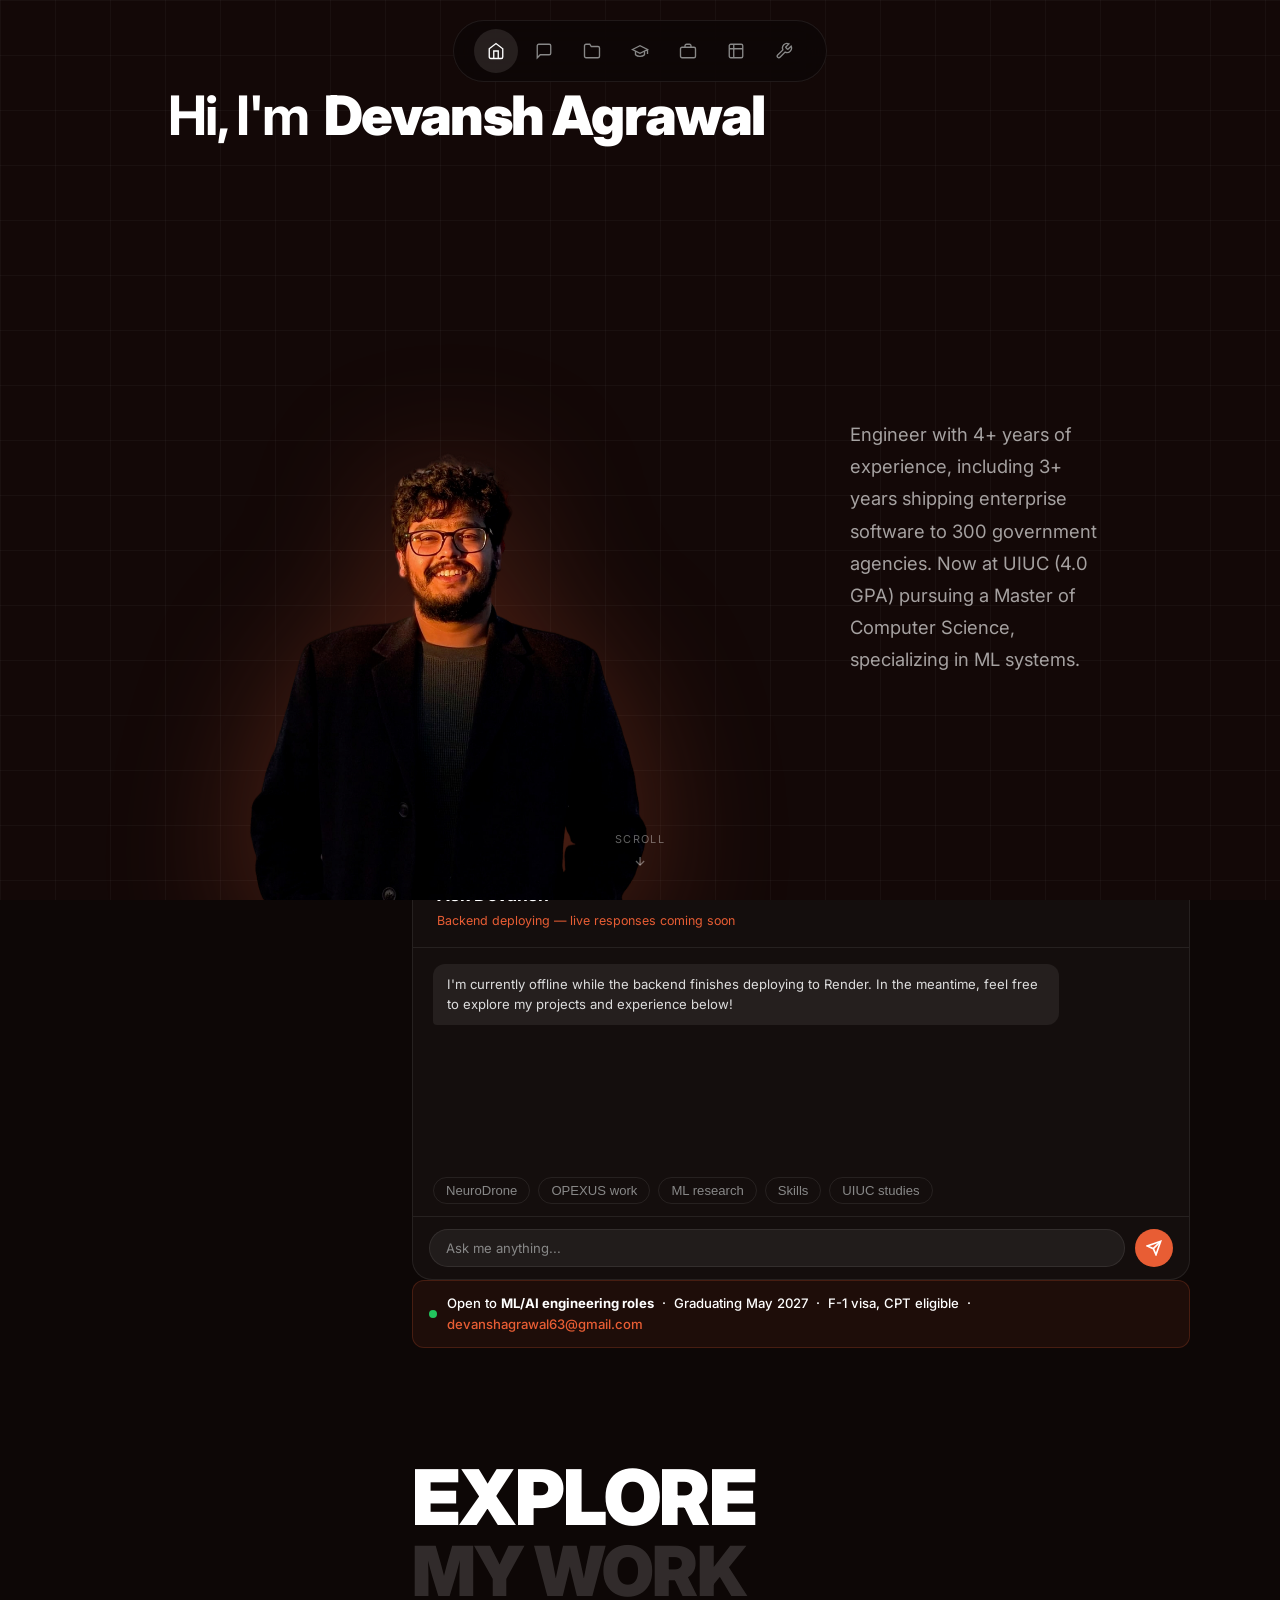
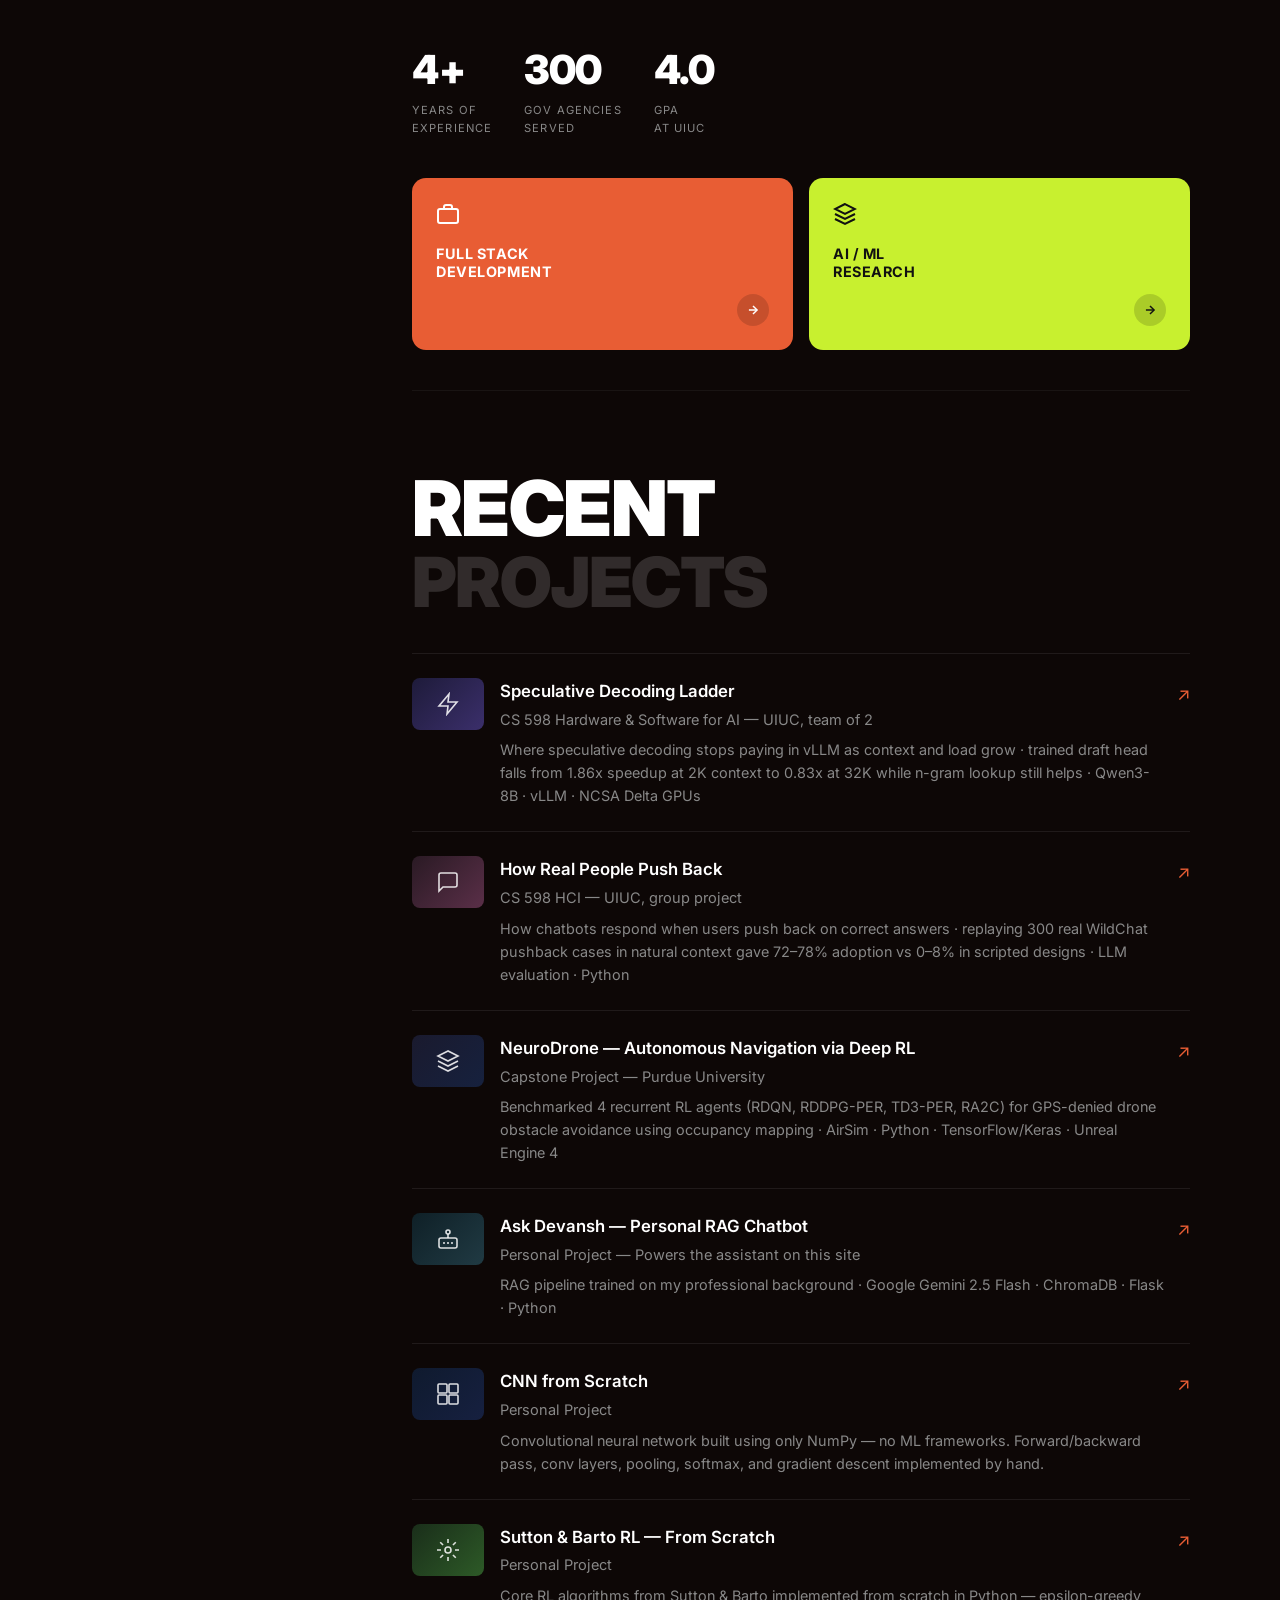
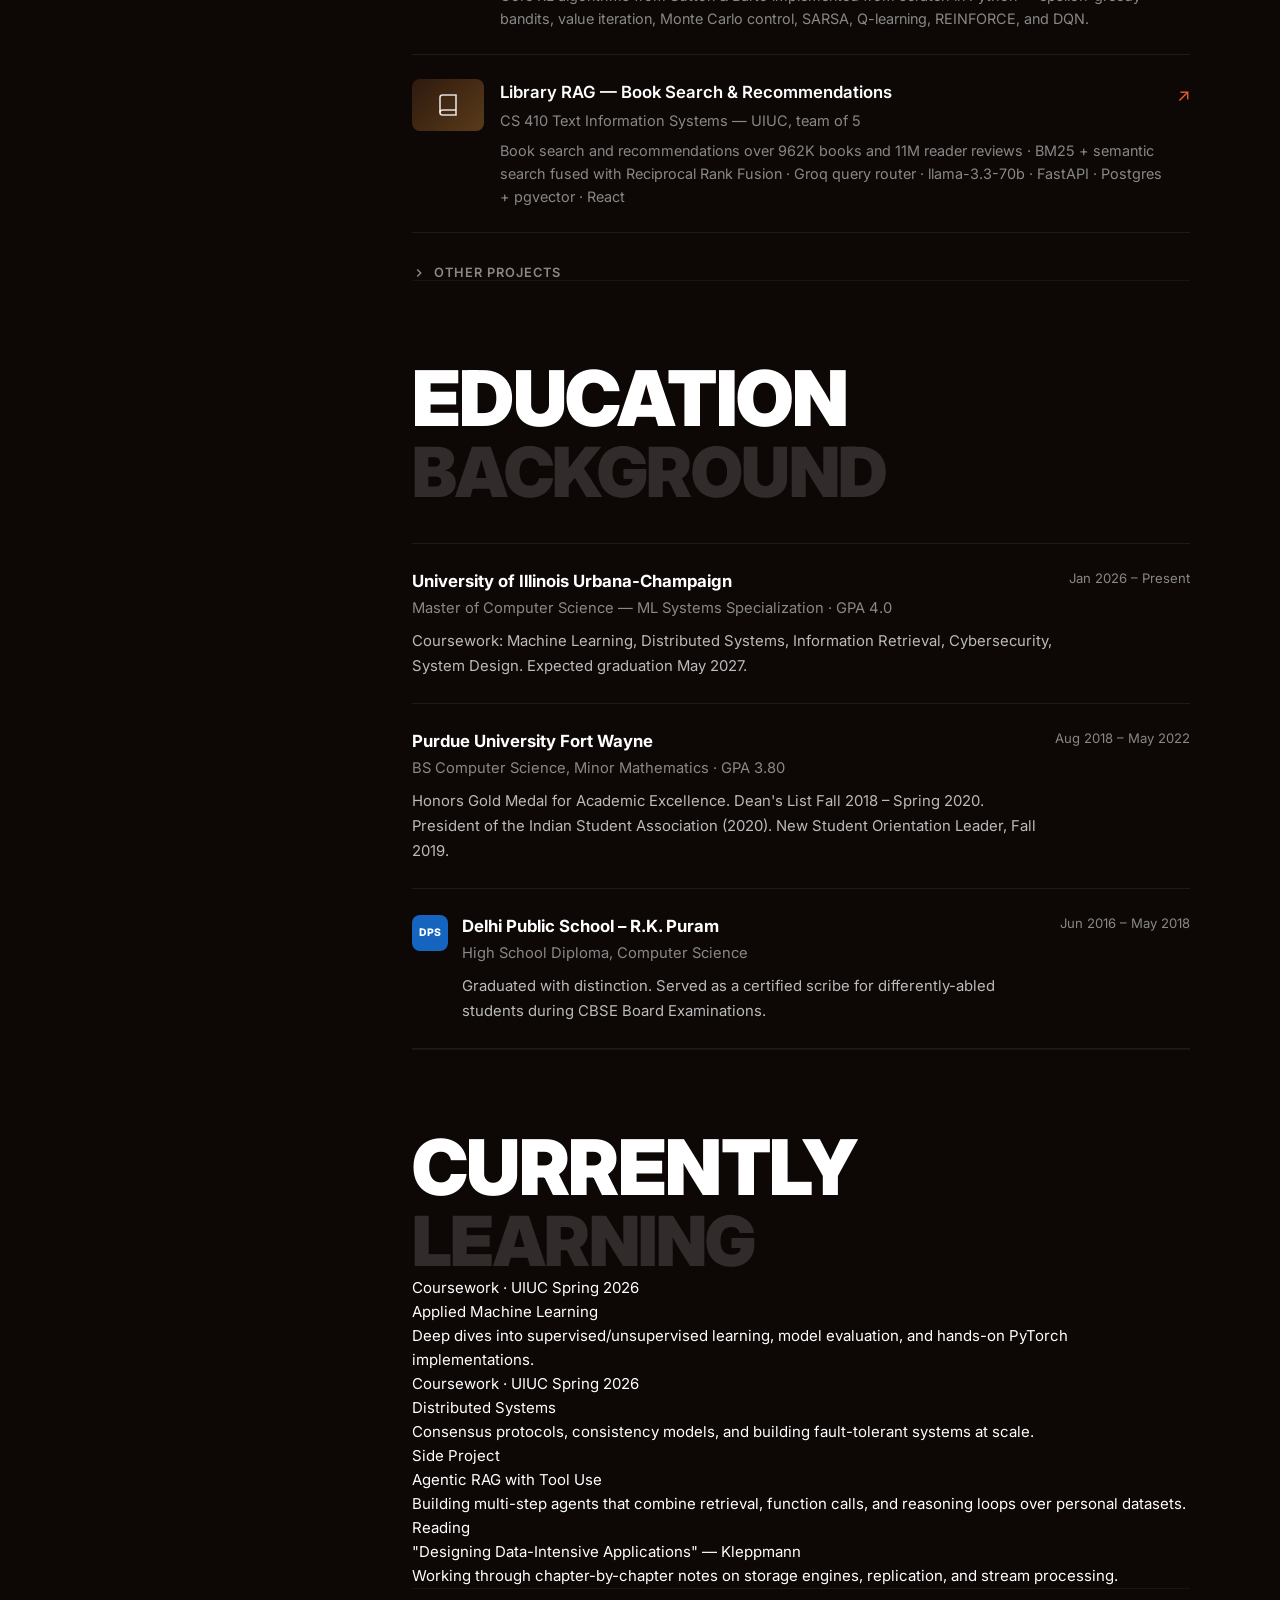
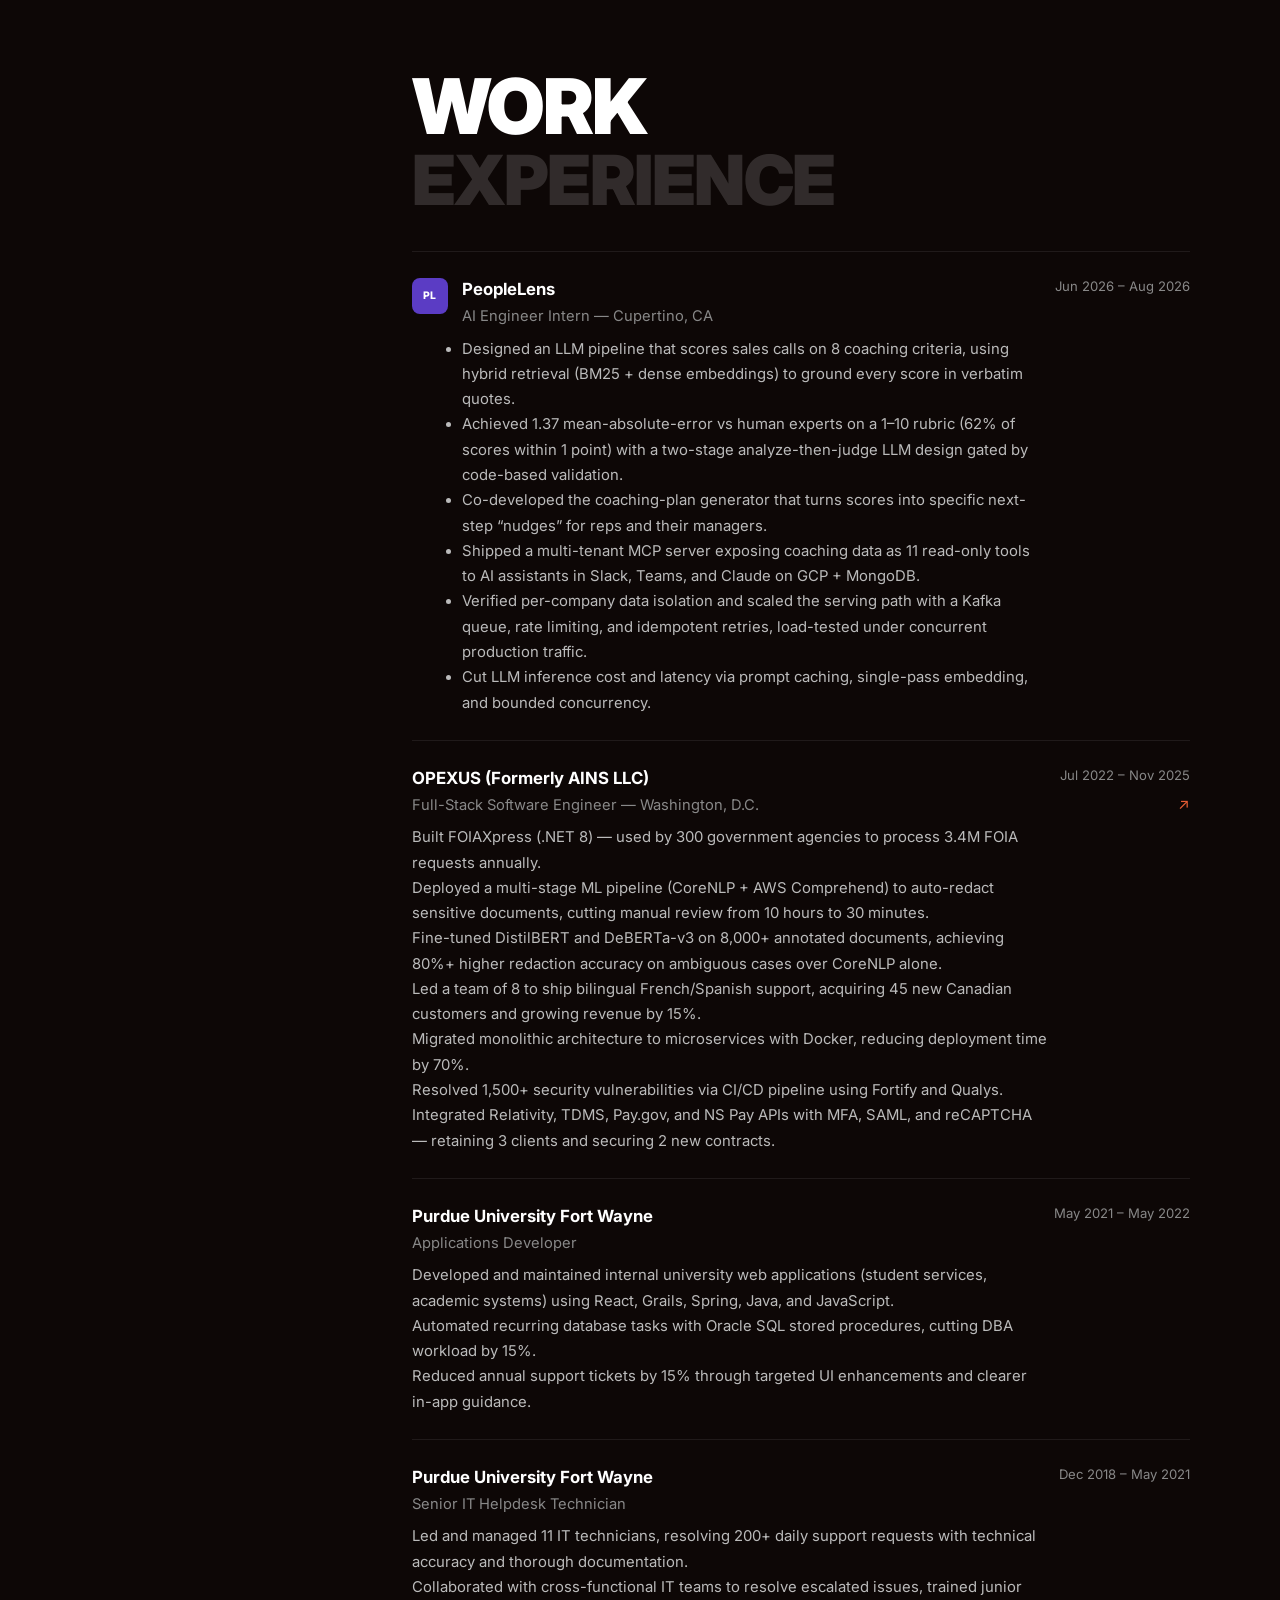
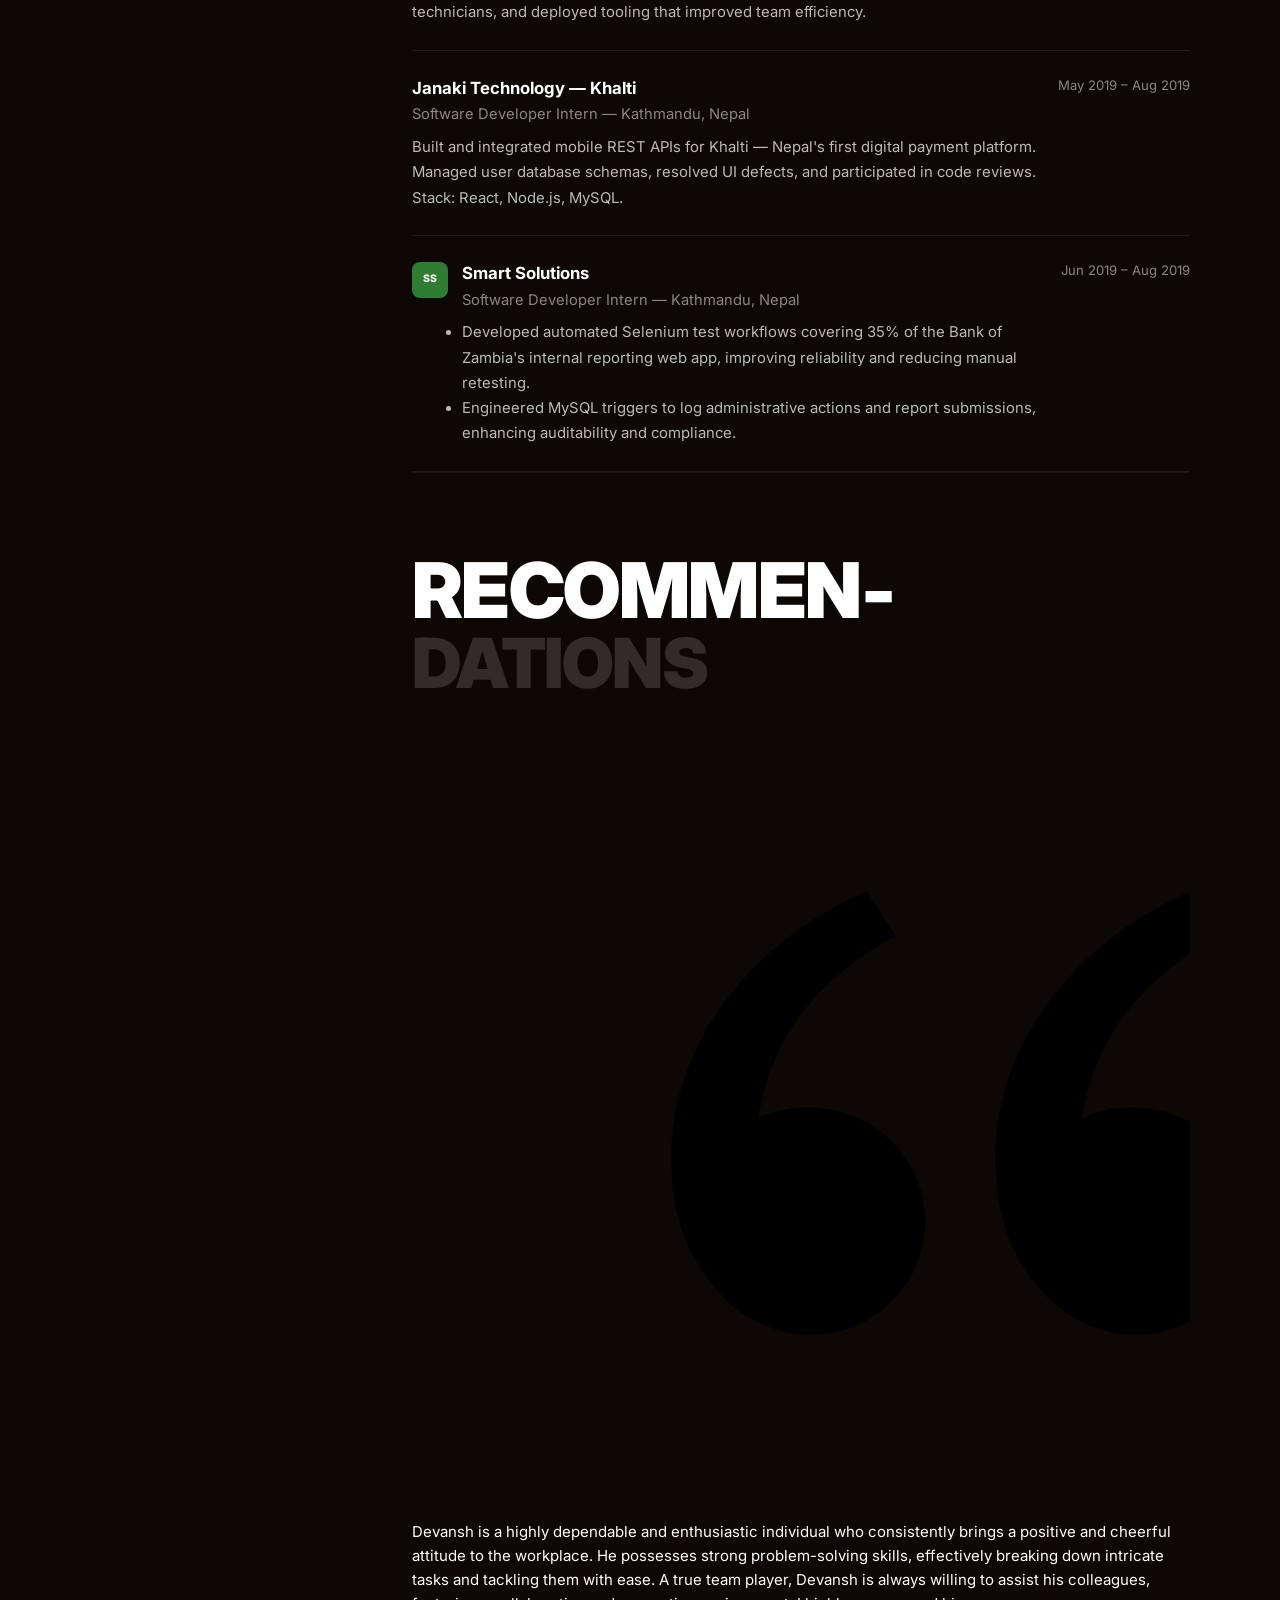
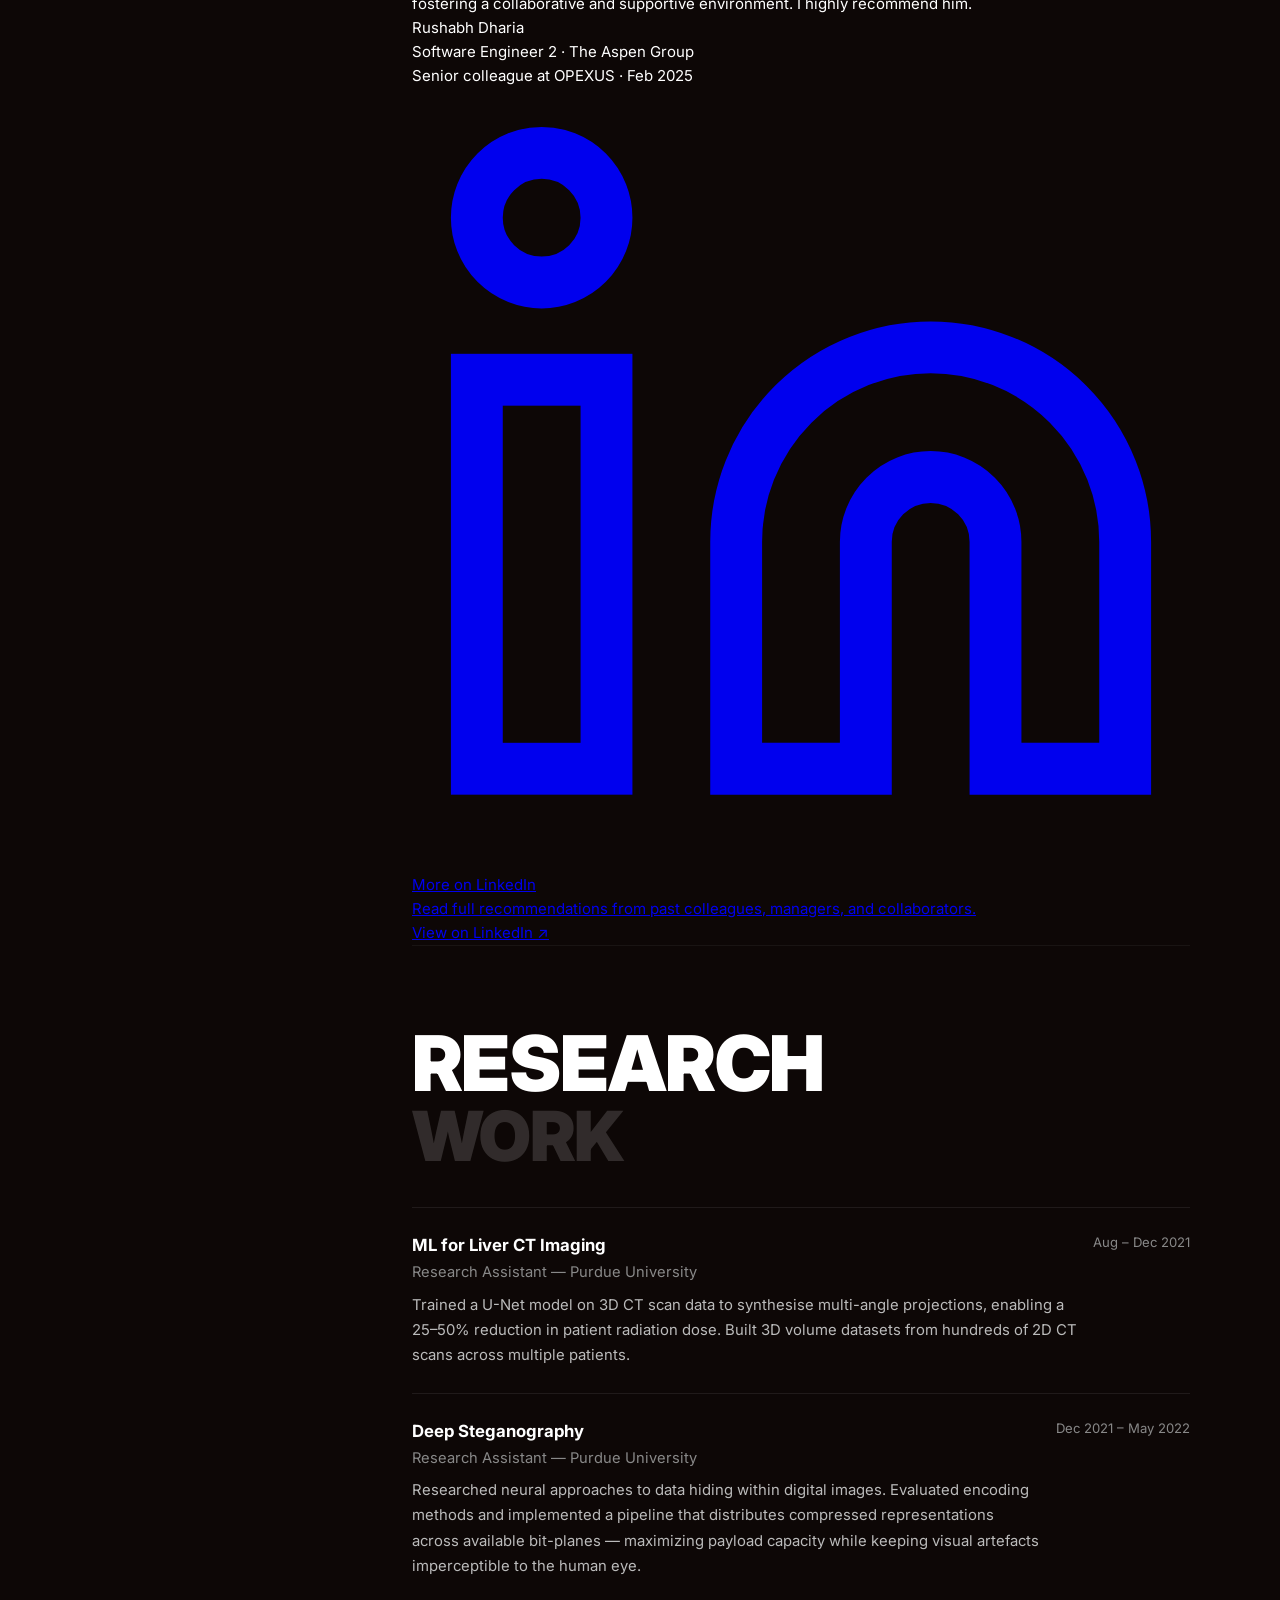
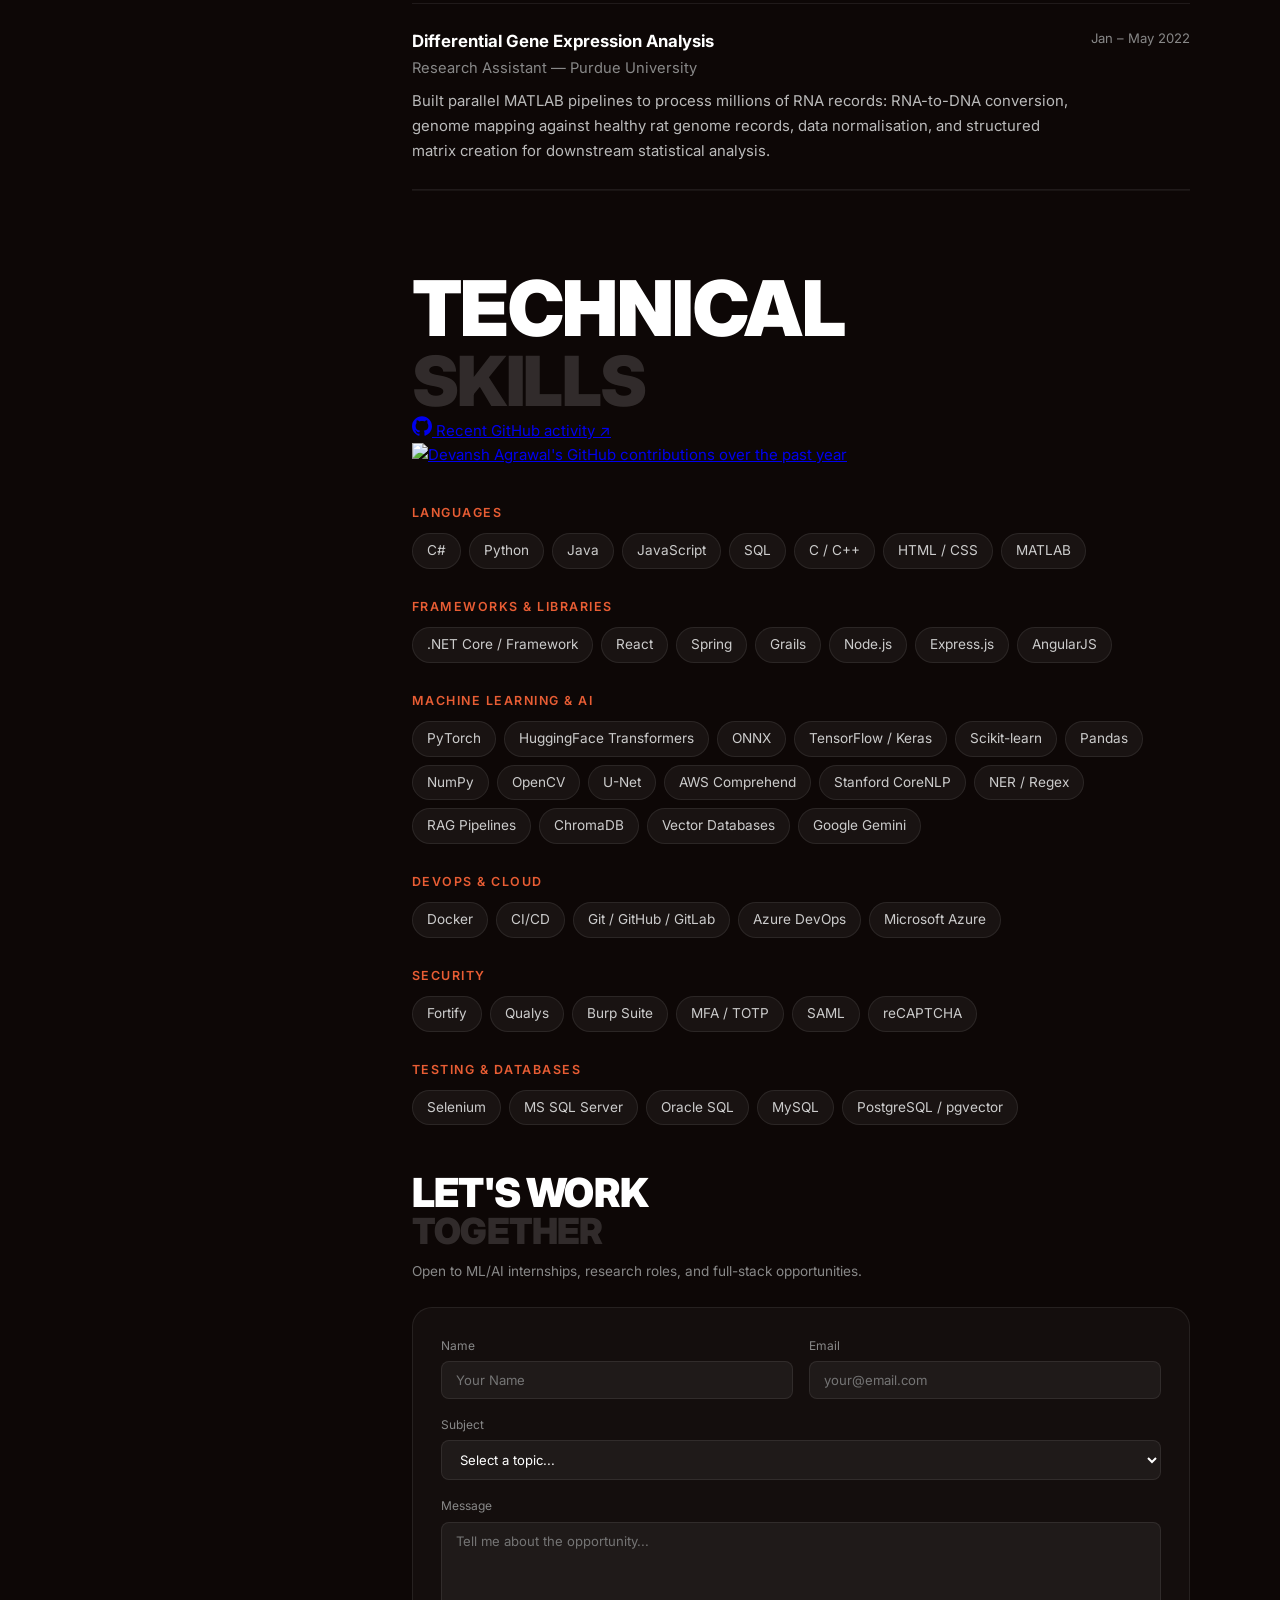
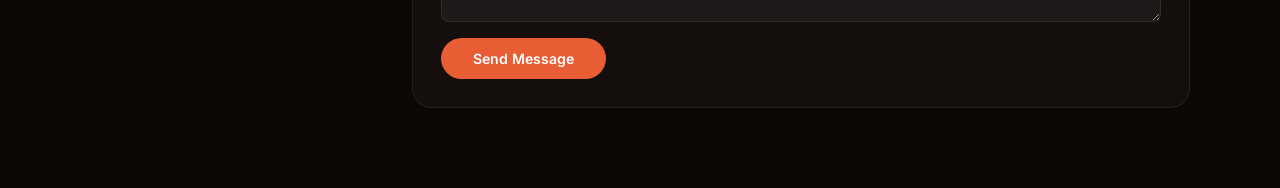
==== commit b532b834: "Add this semester's projects; fix library RAG card - New cards on the home and projects pages: Specu" ====
--- a/index.html
+++ b/index.html
@@ -414,6 +414,38 @@
           <h2 class="section-title reveal">RECENT<br><span>PROJECTS</span></h2>
           <div style="margin-top:36px;">
 
+            <a class="list-item reveal reveal-d1" href="https://github.com/Devansh63/Speculate-Decoding-Ladder" target="_blank" rel="noopener">
+              <div style="display:flex; gap:16px; align-items:flex-start;">
+                <div class="list-item__thumb" style="background:linear-gradient(135deg,#1e1b3a,#3b2f6b);">
+                  <div style="width:100%;height:100%;display:flex;align-items:center;justify-content:center;">
+                    <svg width="24" height="24" viewBox="0 0 24 24" fill="none" stroke="rgba(255,255,255,0.85)" stroke-width="1.6"><polygon points="13 2 3 14 12 14 11 22 21 10 12 10 13 2"/></svg>
+                  </div>
+                </div>
+                <div>
+                  <div class="list-item__title">Speculative Decoding Ladder</div>
+                  <div class="list-item__sub">CS 598 Hardware &amp; Software for AI — UIUC, team of 2</div>
+                  <div class="list-item__meta">Where speculative decoding stops paying in vLLM as context and load grow · trained draft head falls from 1.86x speedup at 2K context to 0.83x at 32K while n-gram lookup still helps · Qwen3-8B · vLLM · NCSA Delta GPUs</div>
+                </div>
+              </div>
+              <div class="list-item__arrow">↗</div>
+            </a>
+
+            <a class="list-item reveal reveal-d1" href="https://github.com/Devansh63/cs598-pushback-test" target="_blank" rel="noopener">
+              <div style="display:flex; gap:16px; align-items:flex-start;">
+                <div class="list-item__thumb" style="background:linear-gradient(135deg,#2a1a24,#5a2f48);">
+                  <div style="width:100%;height:100%;display:flex;align-items:center;justify-content:center;">
+                    <svg width="24" height="24" viewBox="0 0 24 24" fill="none" stroke="rgba(255,255,255,0.85)" stroke-width="1.6"><path d="M21 15a2 2 0 0 1-2 2H7l-4 4V5a2 2 0 0 1 2-2h14a2 2 0 0 1 2 2z"/></svg>
+                  </div>
+                </div>
+                <div>
+                  <div class="list-item__title">How Real People Push Back</div>
+                  <div class="list-item__sub">CS 598 HCI — UIUC, group project</div>
+                  <div class="list-item__meta">How chatbots respond when users push back on correct answers · replaying 300 real WildChat pushback cases in natural context gave 72–78% adoption vs 0–8% in scripted designs · LLM evaluation · Python</div>
+                </div>
+              </div>
+              <div class="list-item__arrow">↗</div>
+            </a>
+
             <a class="list-item reveal reveal-d1" href="https://github.com/Devansh63/NeuroDrone-Capston" target="_blank" rel="noopener">
               <div style="display:flex; gap:16px; align-items:flex-start;">
                 <div class="list-item__thumb" style="background:linear-gradient(135deg,#1a1a2e,#16213e);">
@@ -486,9 +518,9 @@
                   </div>
                 </div>
                 <div>
-                  <div class="list-item__title">Library RAG Ingest Pipeline</div>
-                  <div class="list-item__sub">Personal Project</div>
-                  <div class="list-item__meta">Data ingestion pipeline for a book recommendation RAG system. Ingests Goodreads, CMU, and UCSD datasets into Neon Postgres with pgvector · Python · PostgreSQL · pgvector</div>
+                  <div class="list-item__title">Library RAG — Book Search &amp; Recommendations</div>
+                  <div class="list-item__sub">CS 410 Text Information Systems — UIUC, team of 5</div>
+                  <div class="list-item__meta">Book search and recommendations over 962K books and 11M reader reviews · BM25 + semantic search fused with Reciprocal Rank Fusion · Groq query router · llama-3.3-70b · FastAPI · Postgres + pgvector · React</div>
                 </div>
               </div>
               <div class="list-item__arrow">↗</div>
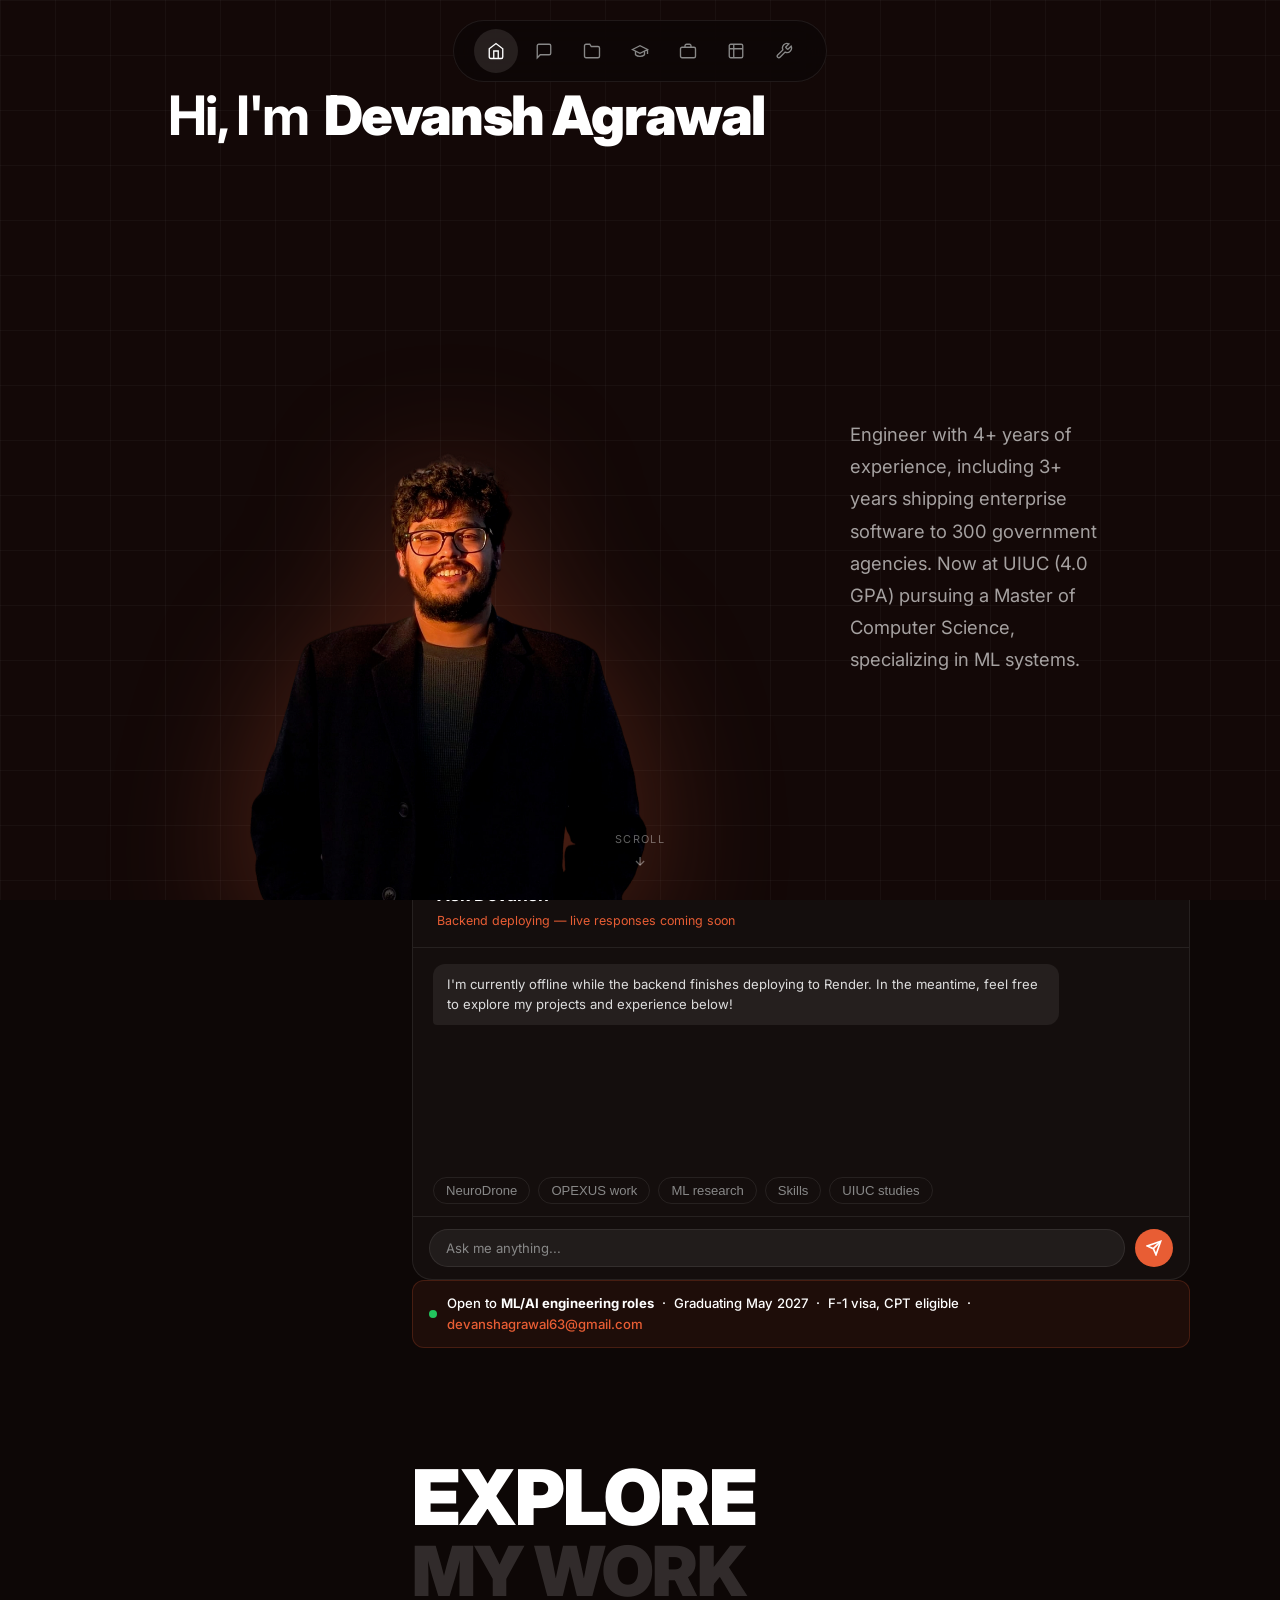
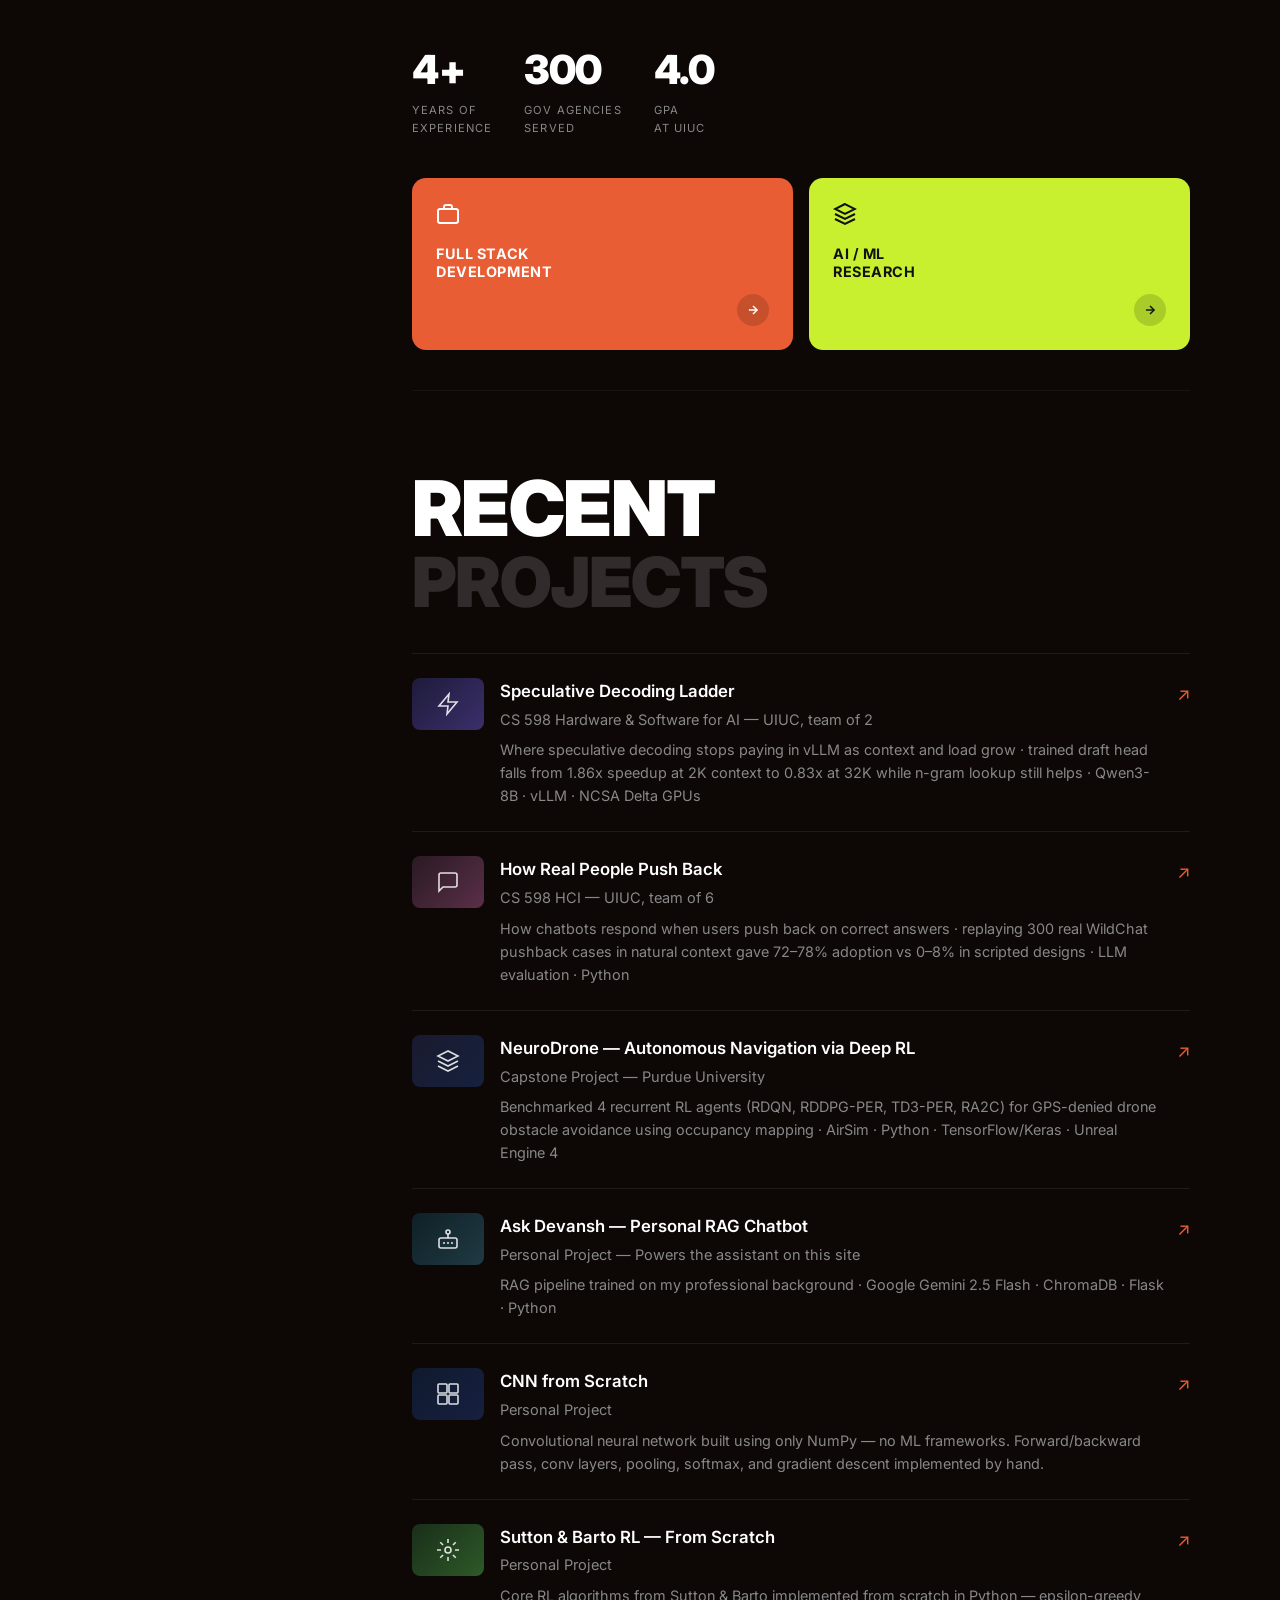
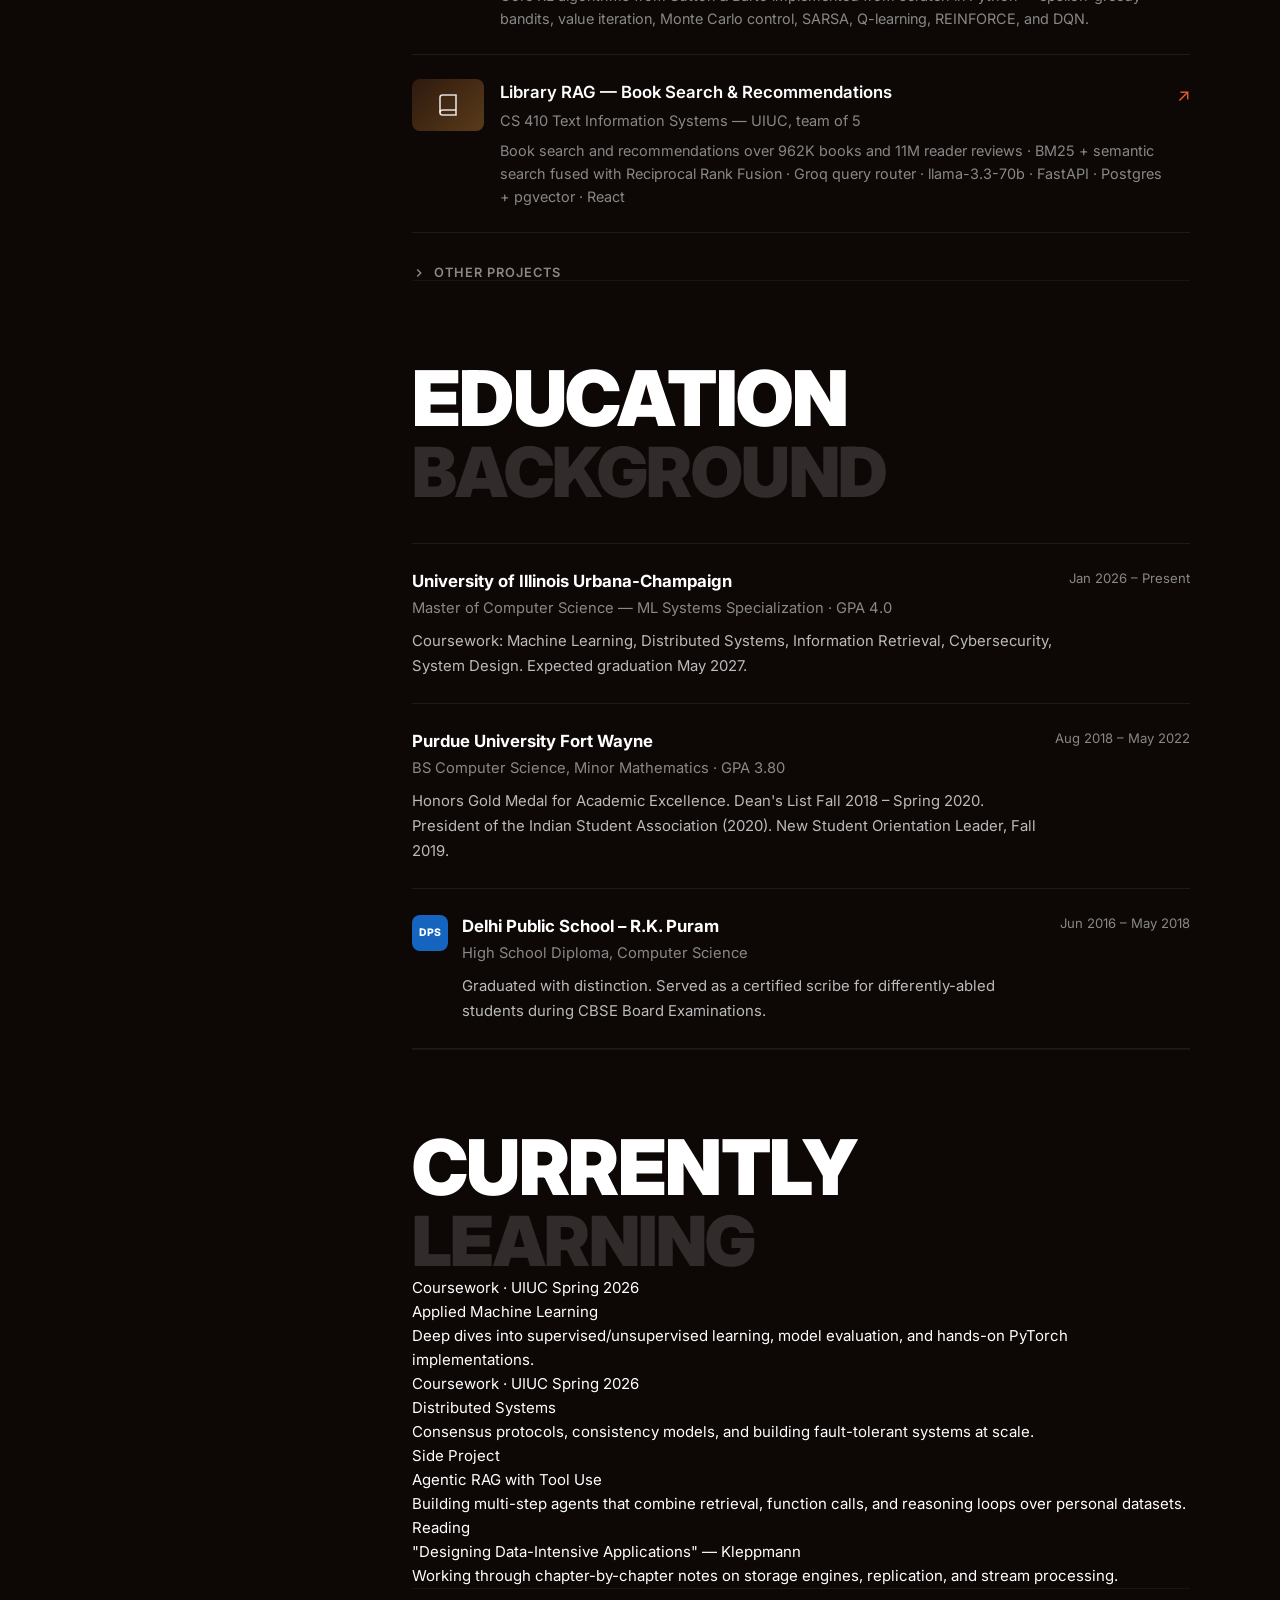
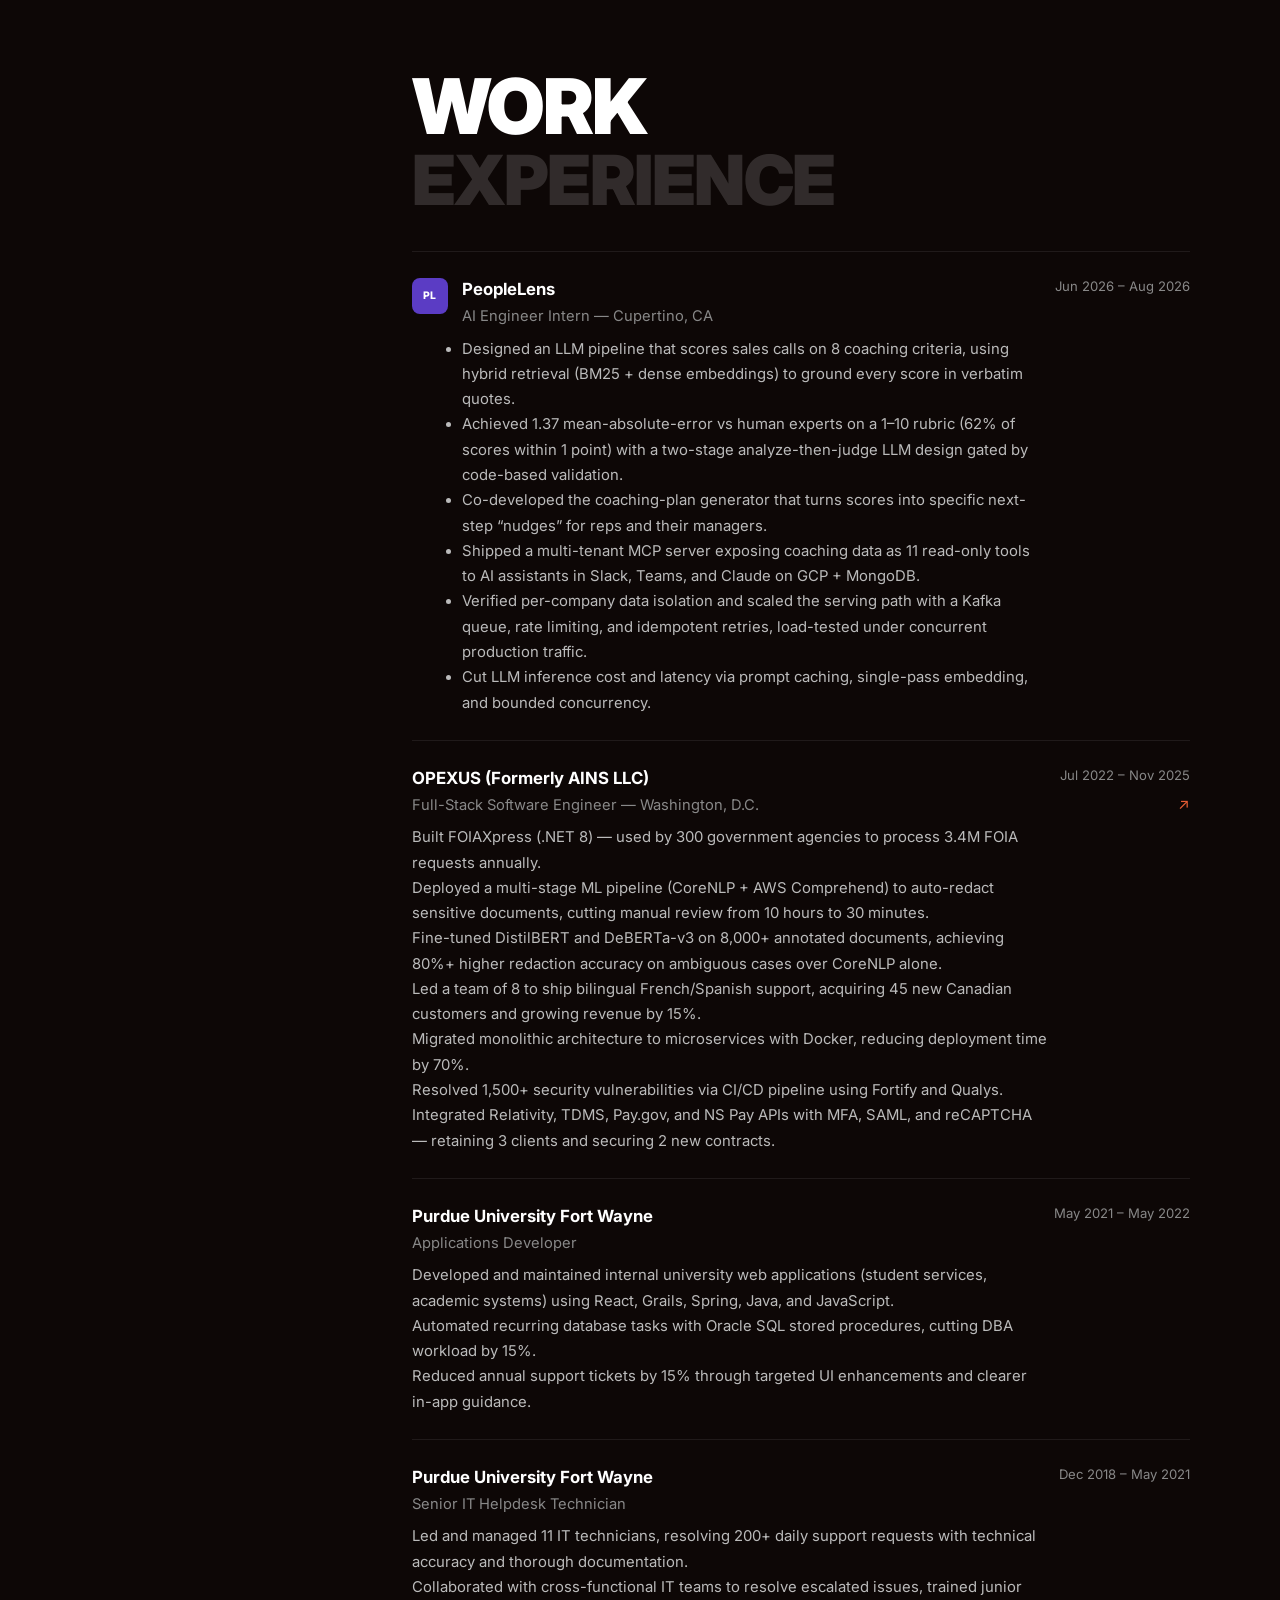
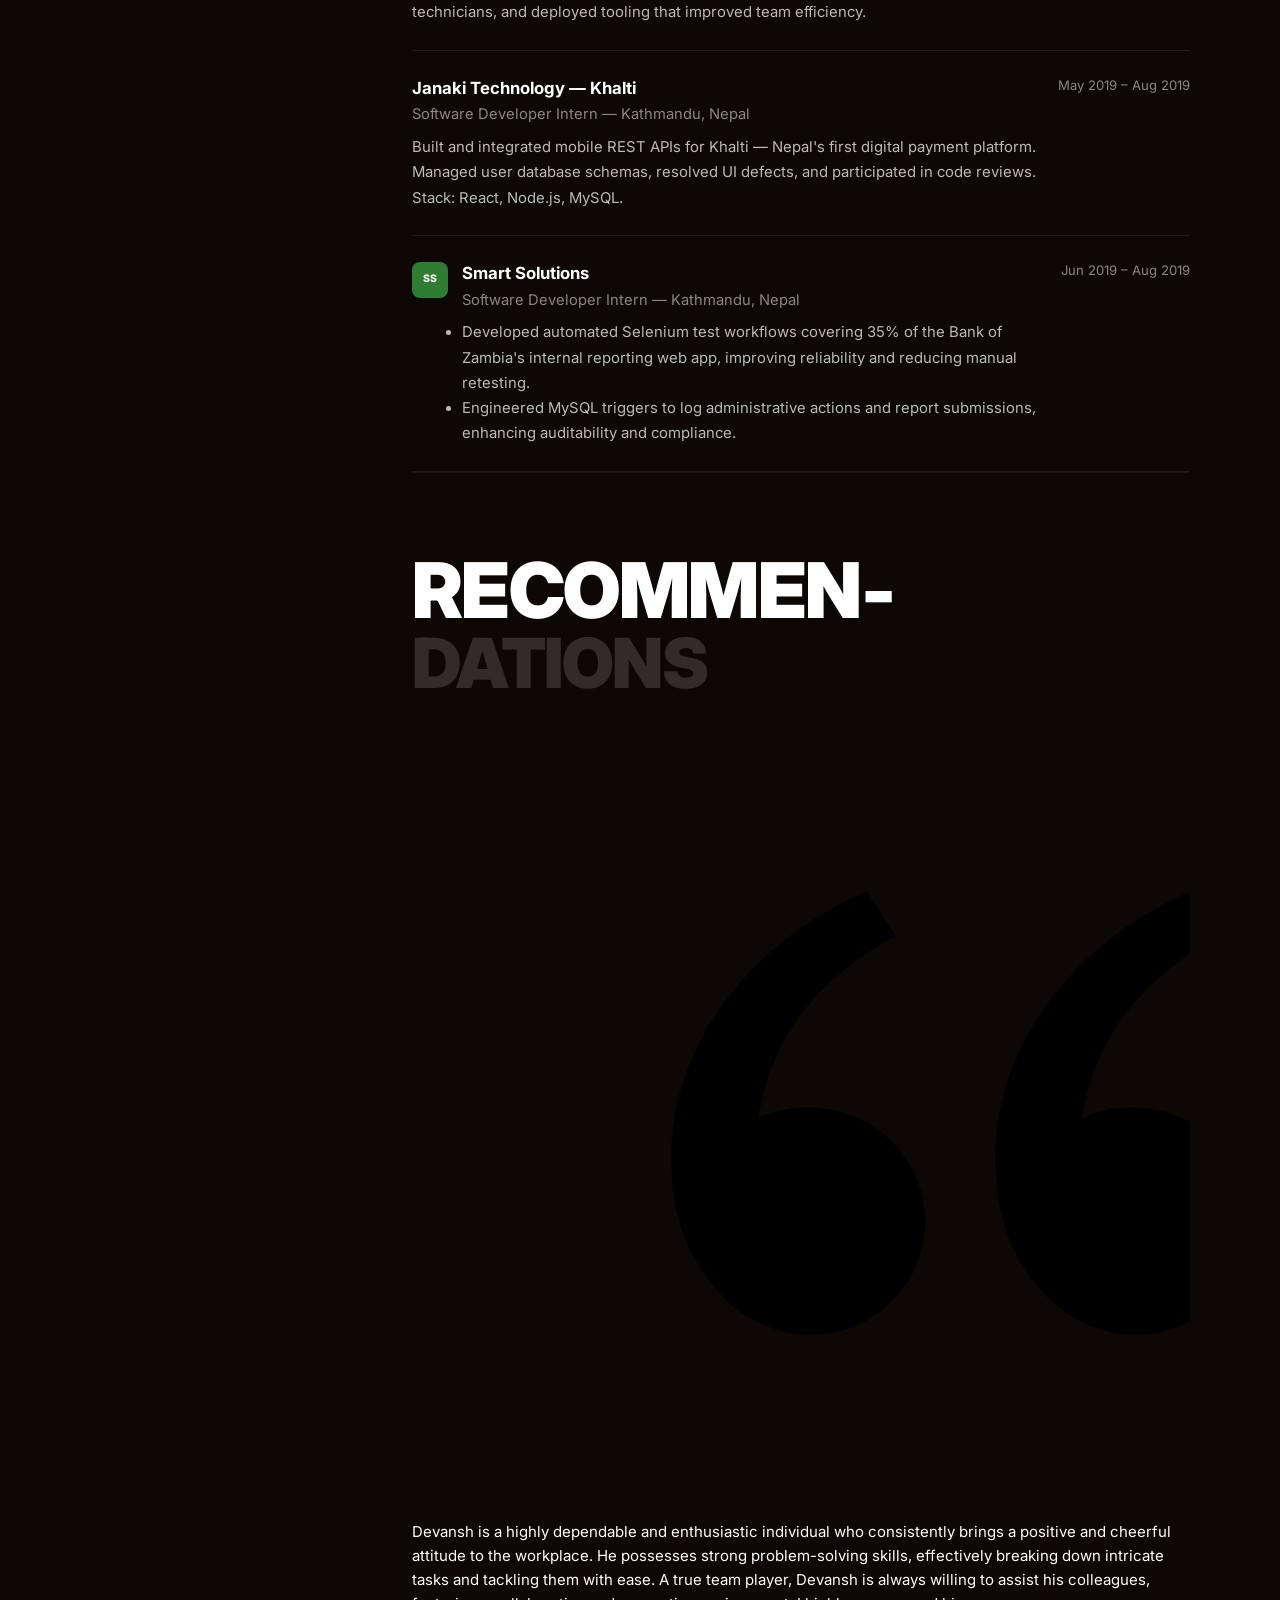
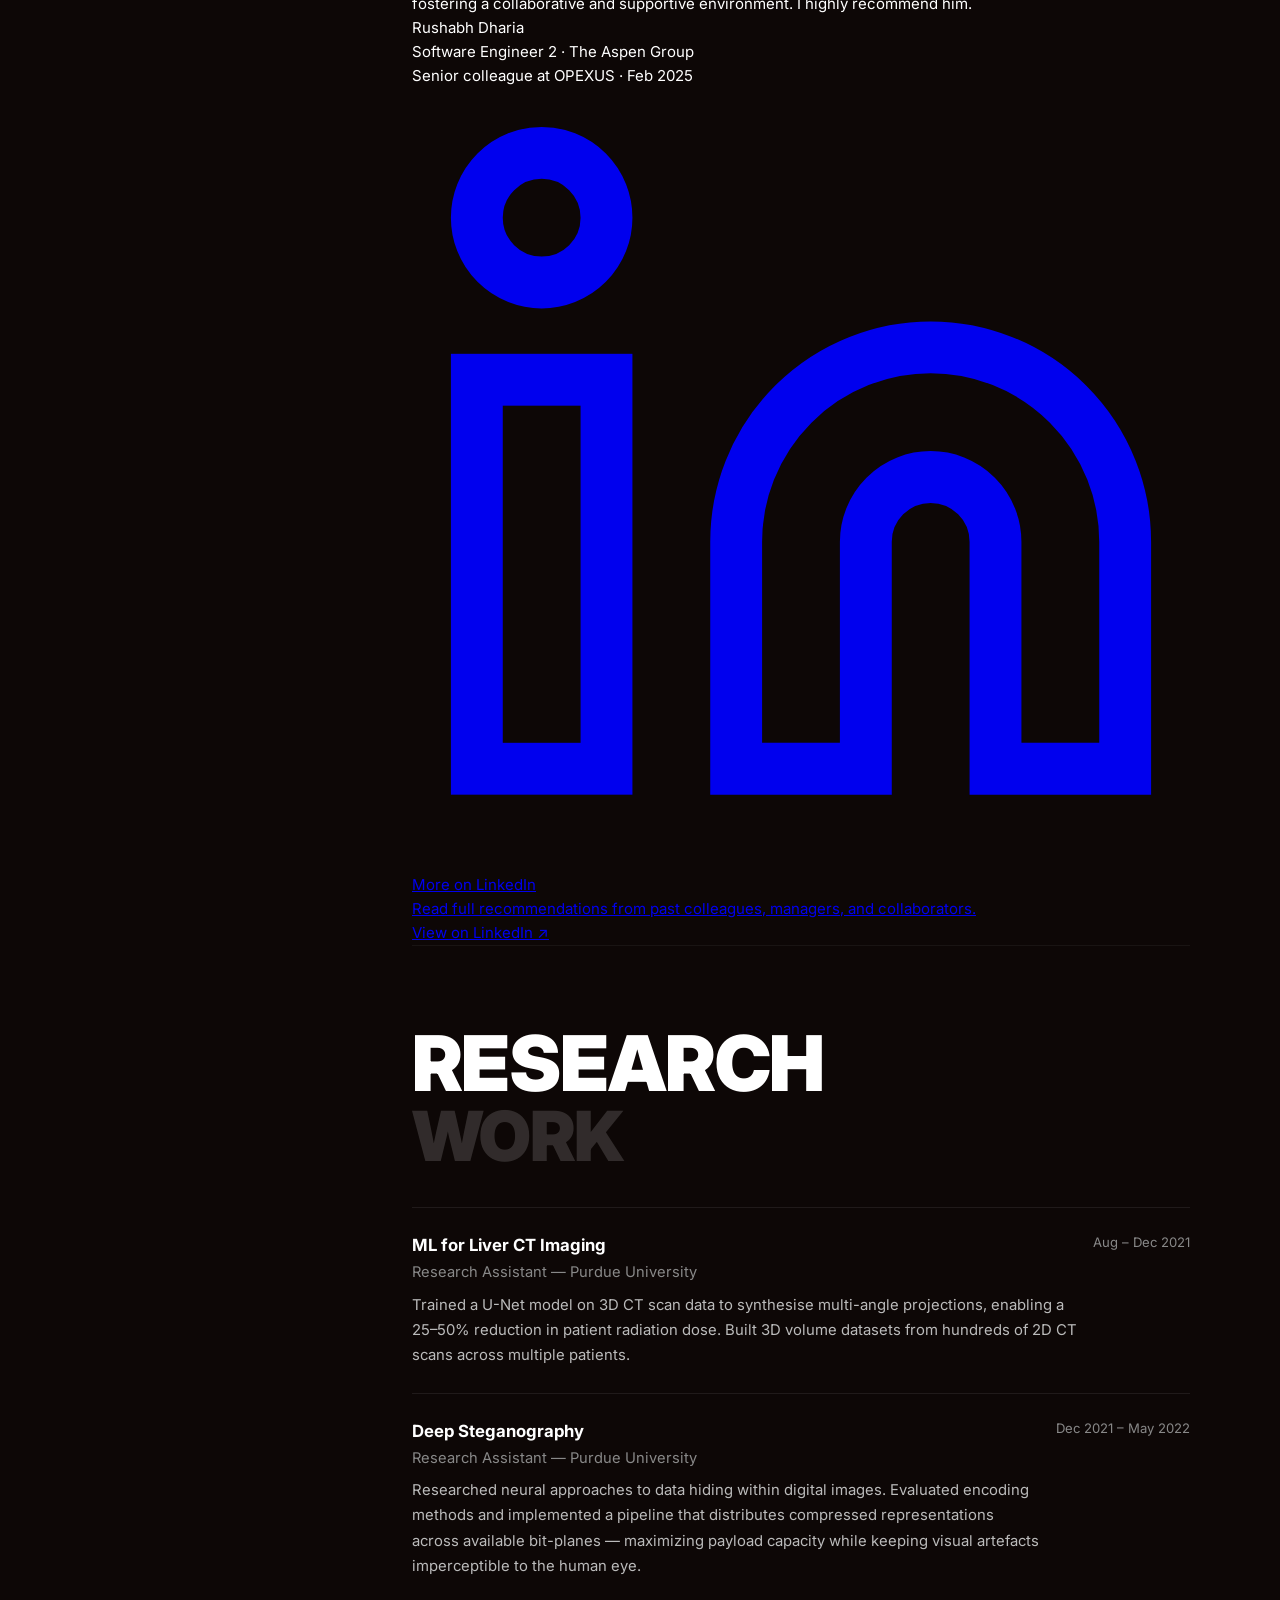
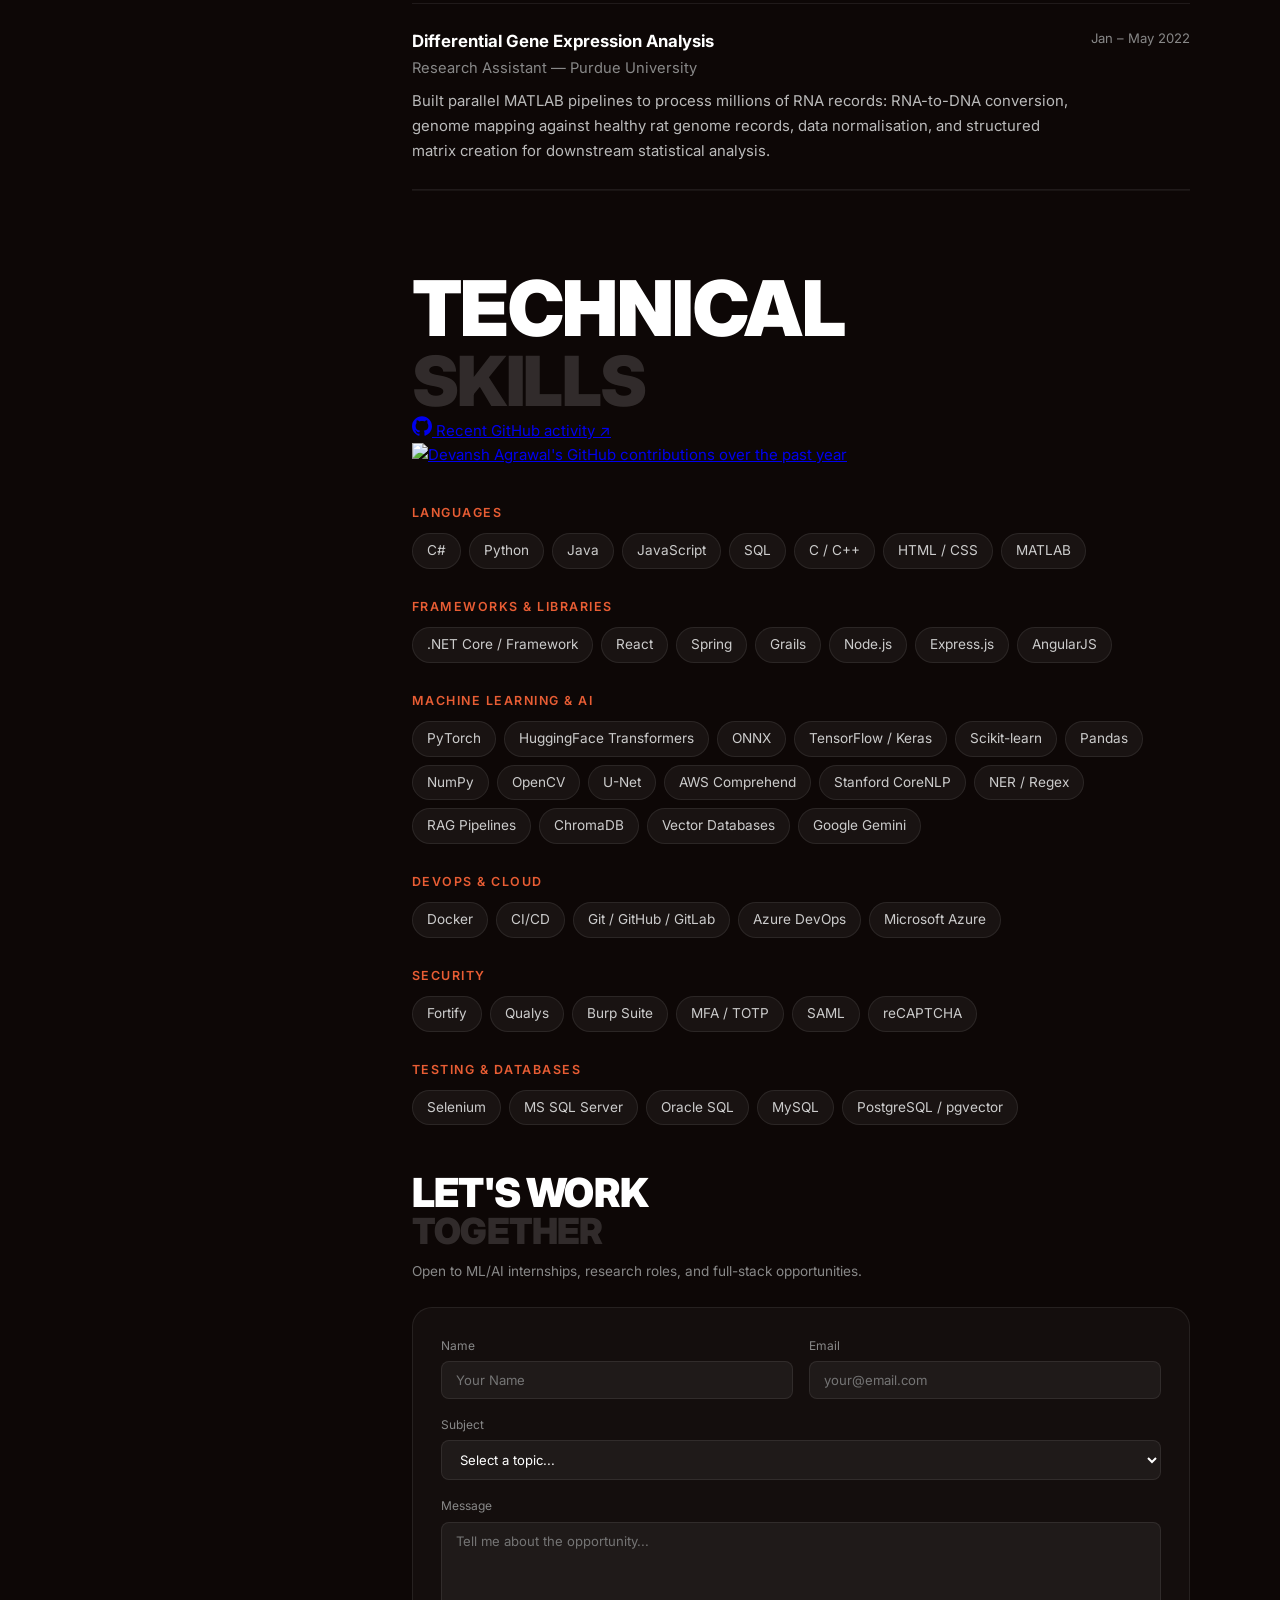
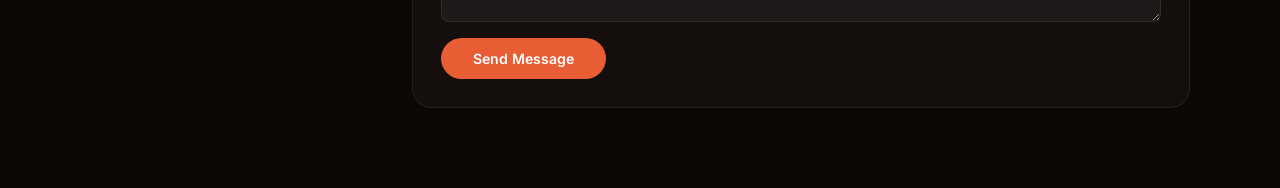
==== commit ea06c57d: "Pushback study card: team of 6 Co-Authored-By: Claude Opus 5.5 <noreply@anthropic.com> Claude-Sessio" ====
--- a/index.html
+++ b/index.html
@@ -439,7 +439,7 @@
                 </div>
                 <div>
                   <div class="list-item__title">How Real People Push Back</div>
-                  <div class="list-item__sub">CS 598 HCI — UIUC, group project</div>
+                  <div class="list-item__sub">CS 598 HCI — UIUC, team of 6</div>
                   <div class="list-item__meta">How chatbots respond when users push back on correct answers · replaying 300 real WildChat pushback cases in natural context gave 72–78% adoption vs 0–8% in scripted designs · LLM evaluation · Python</div>
                 </div>
               </div>
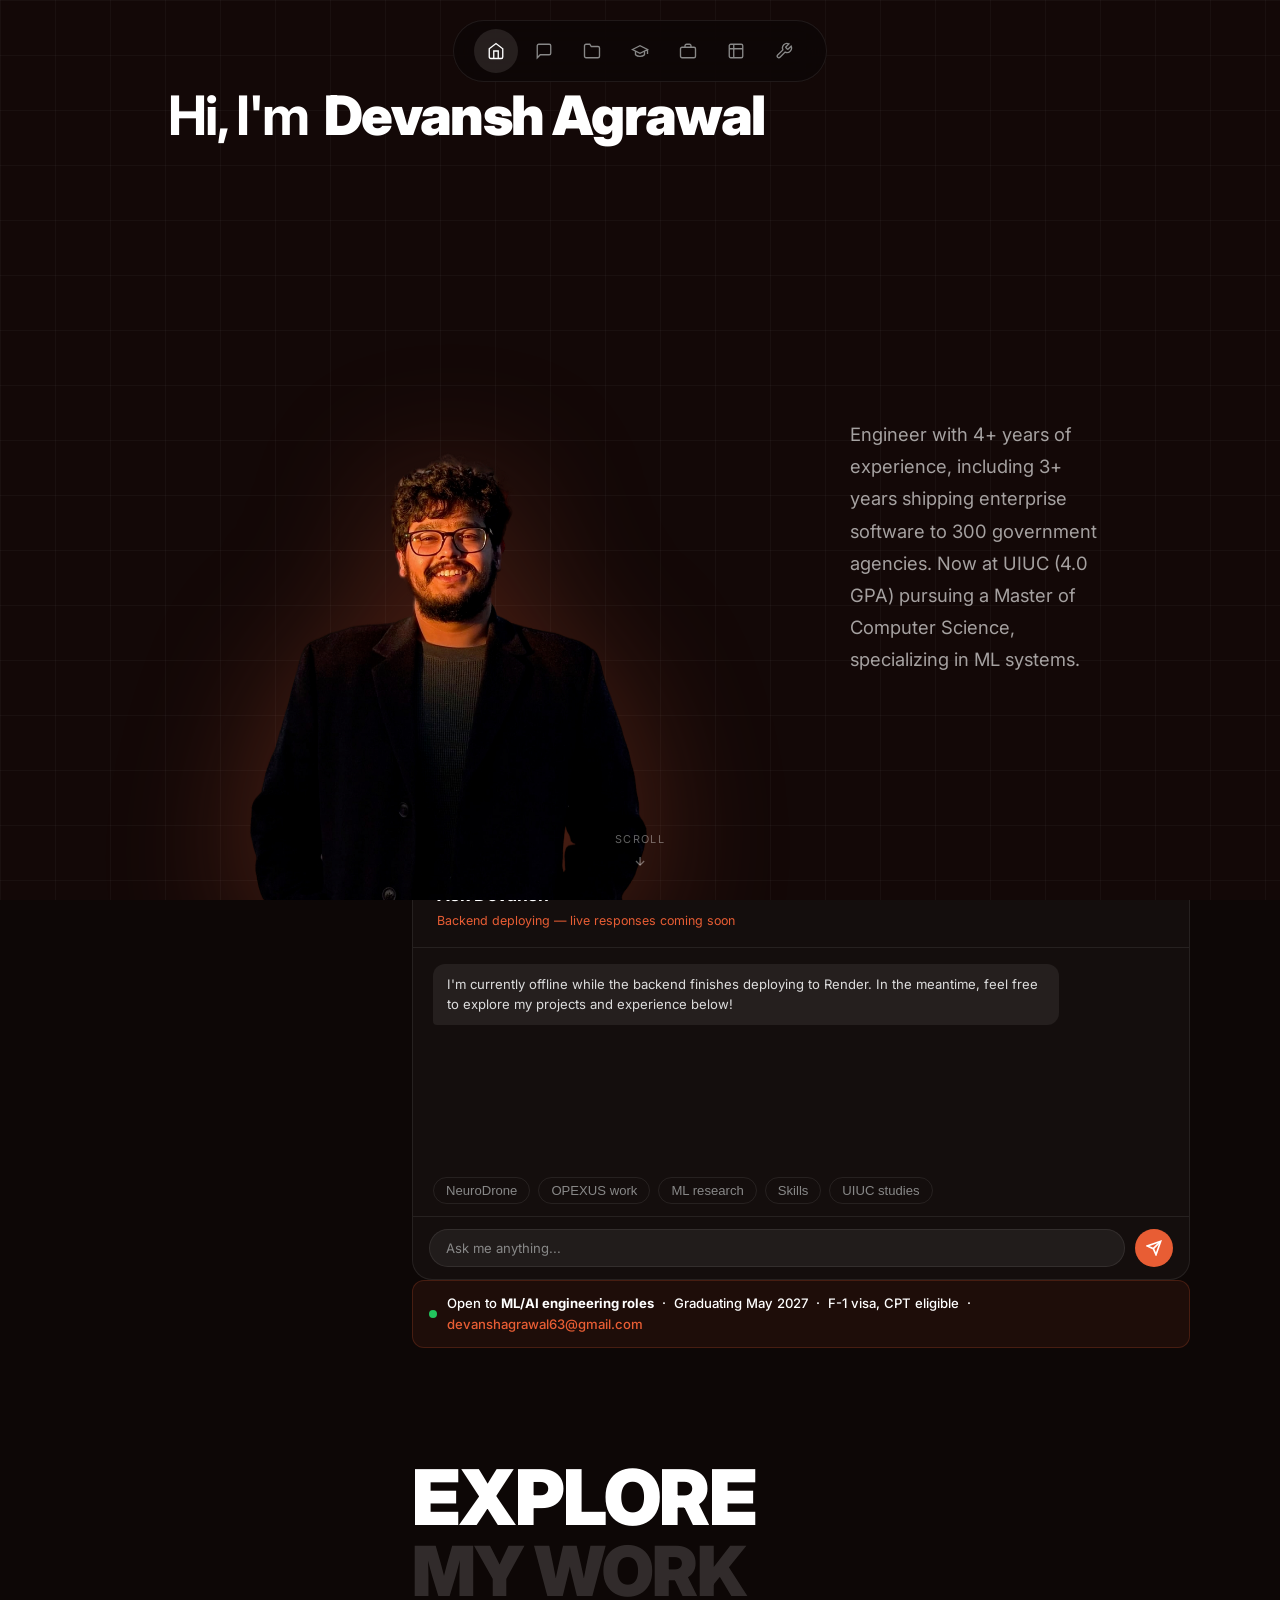
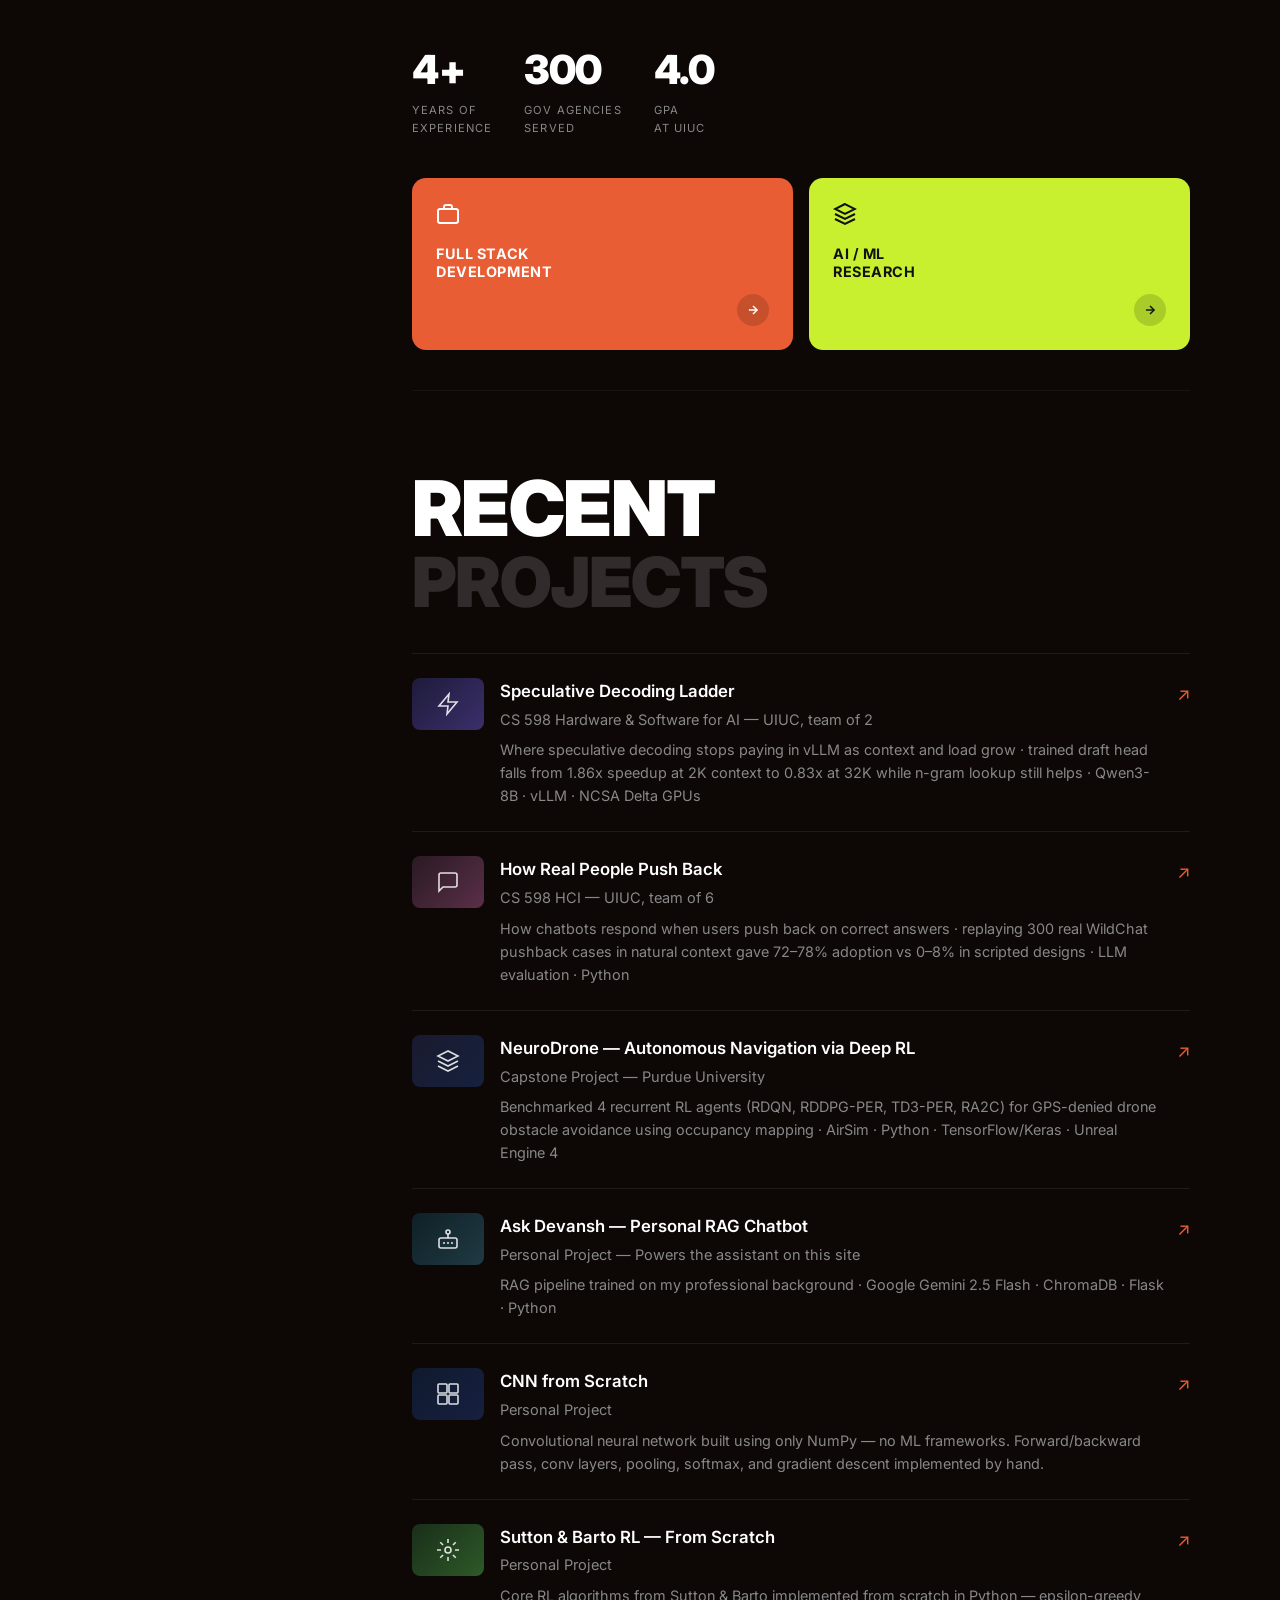
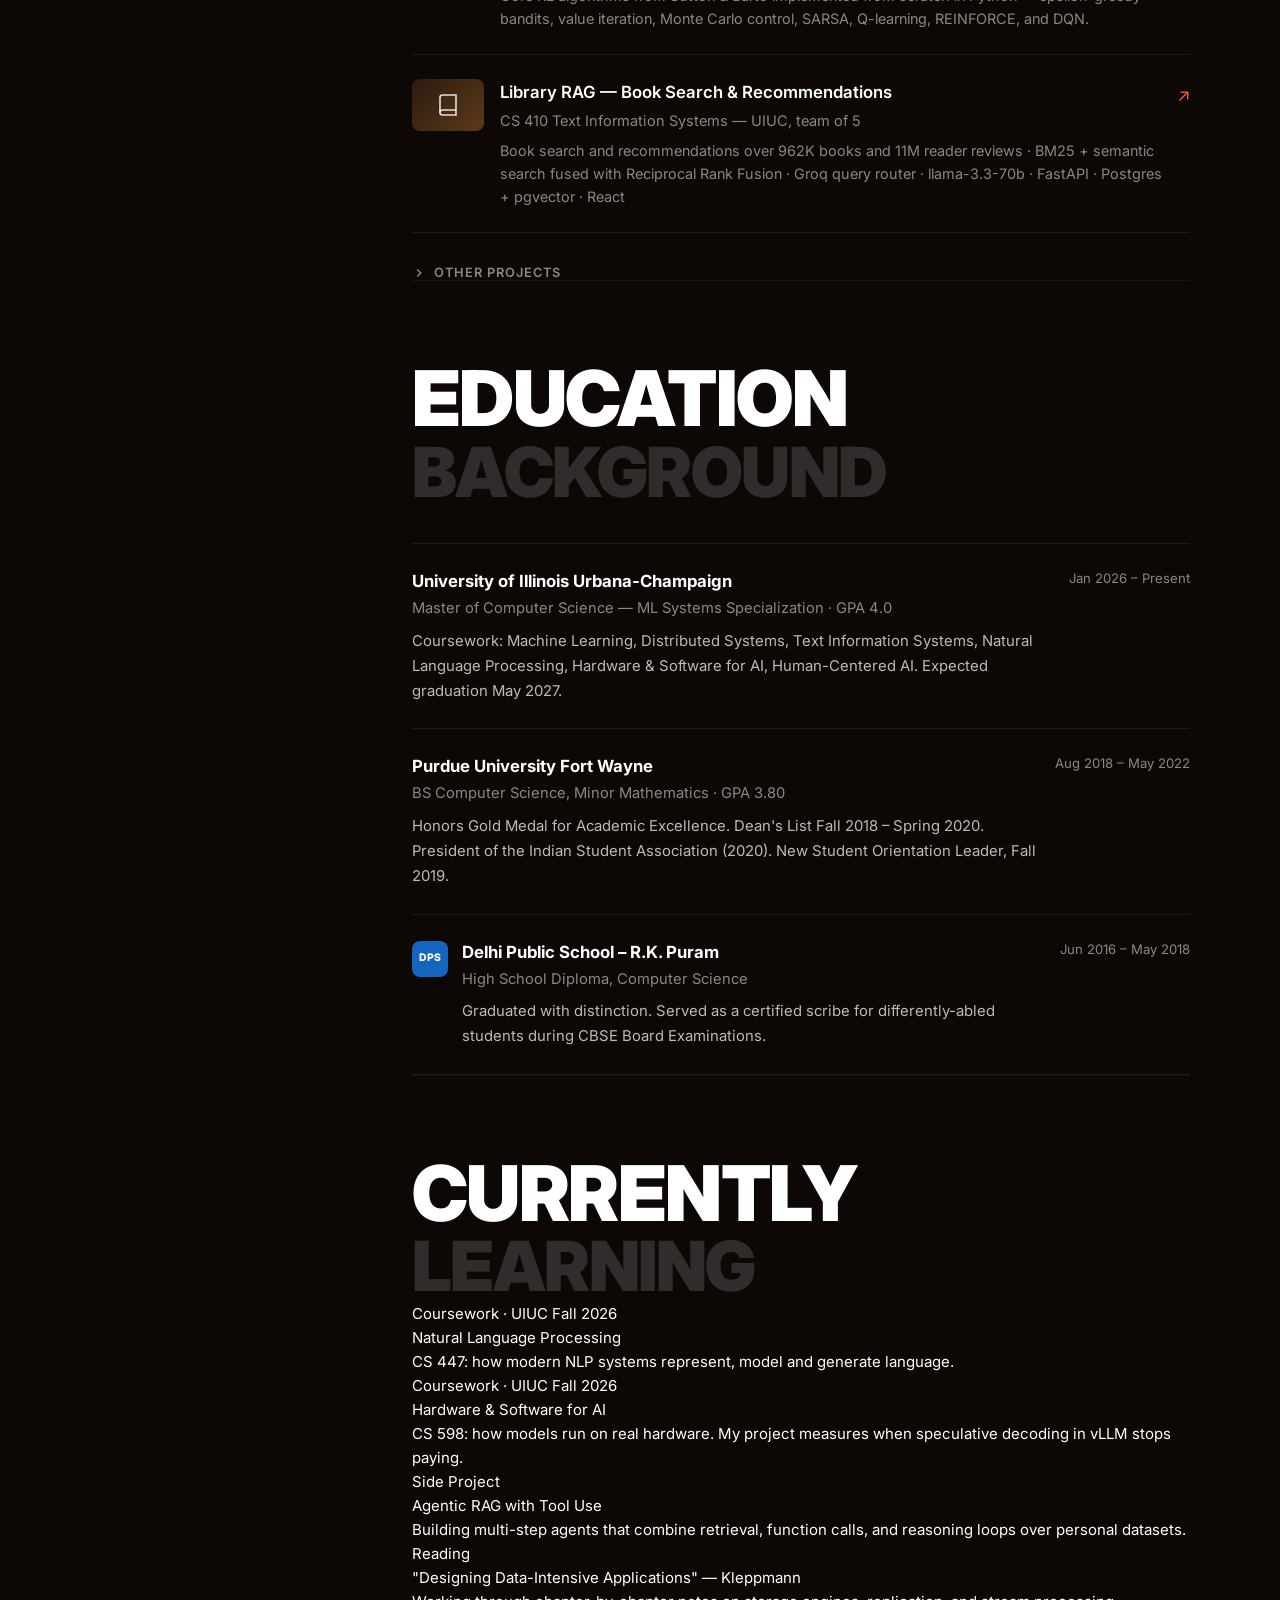
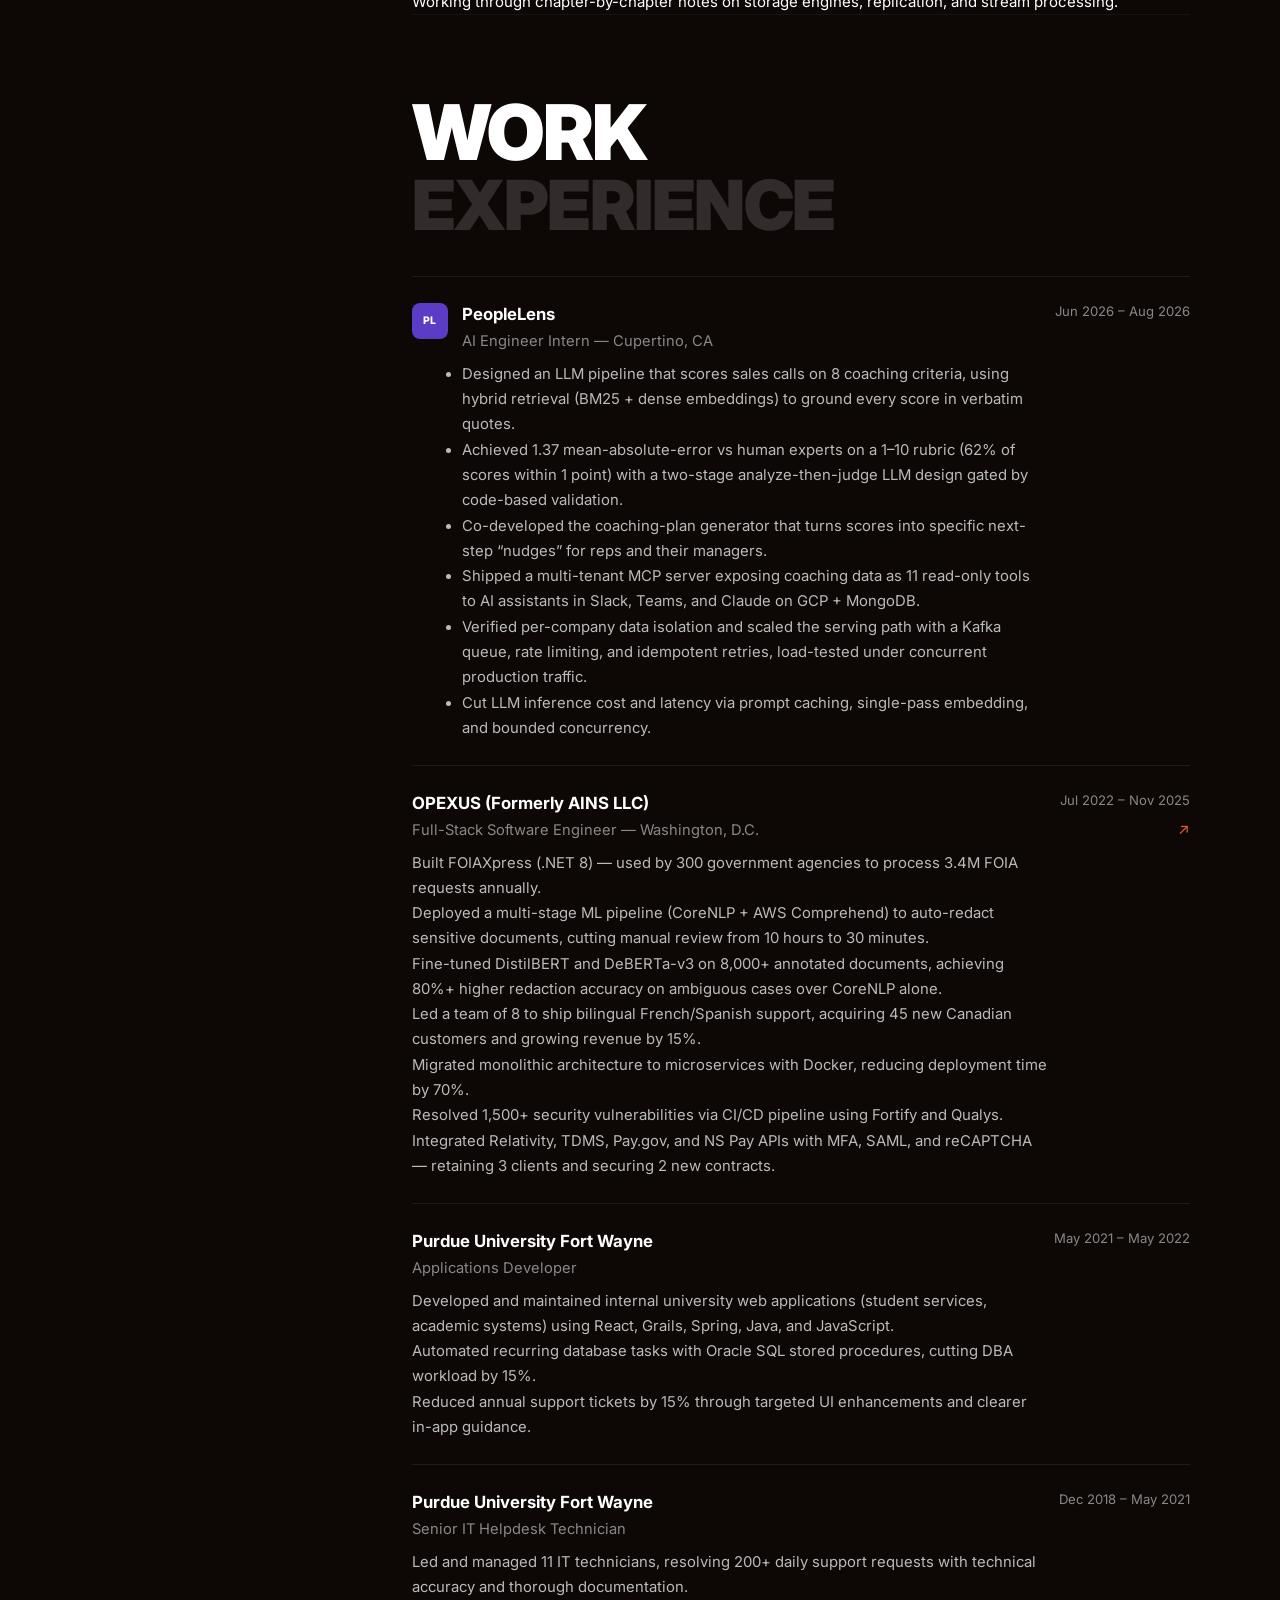
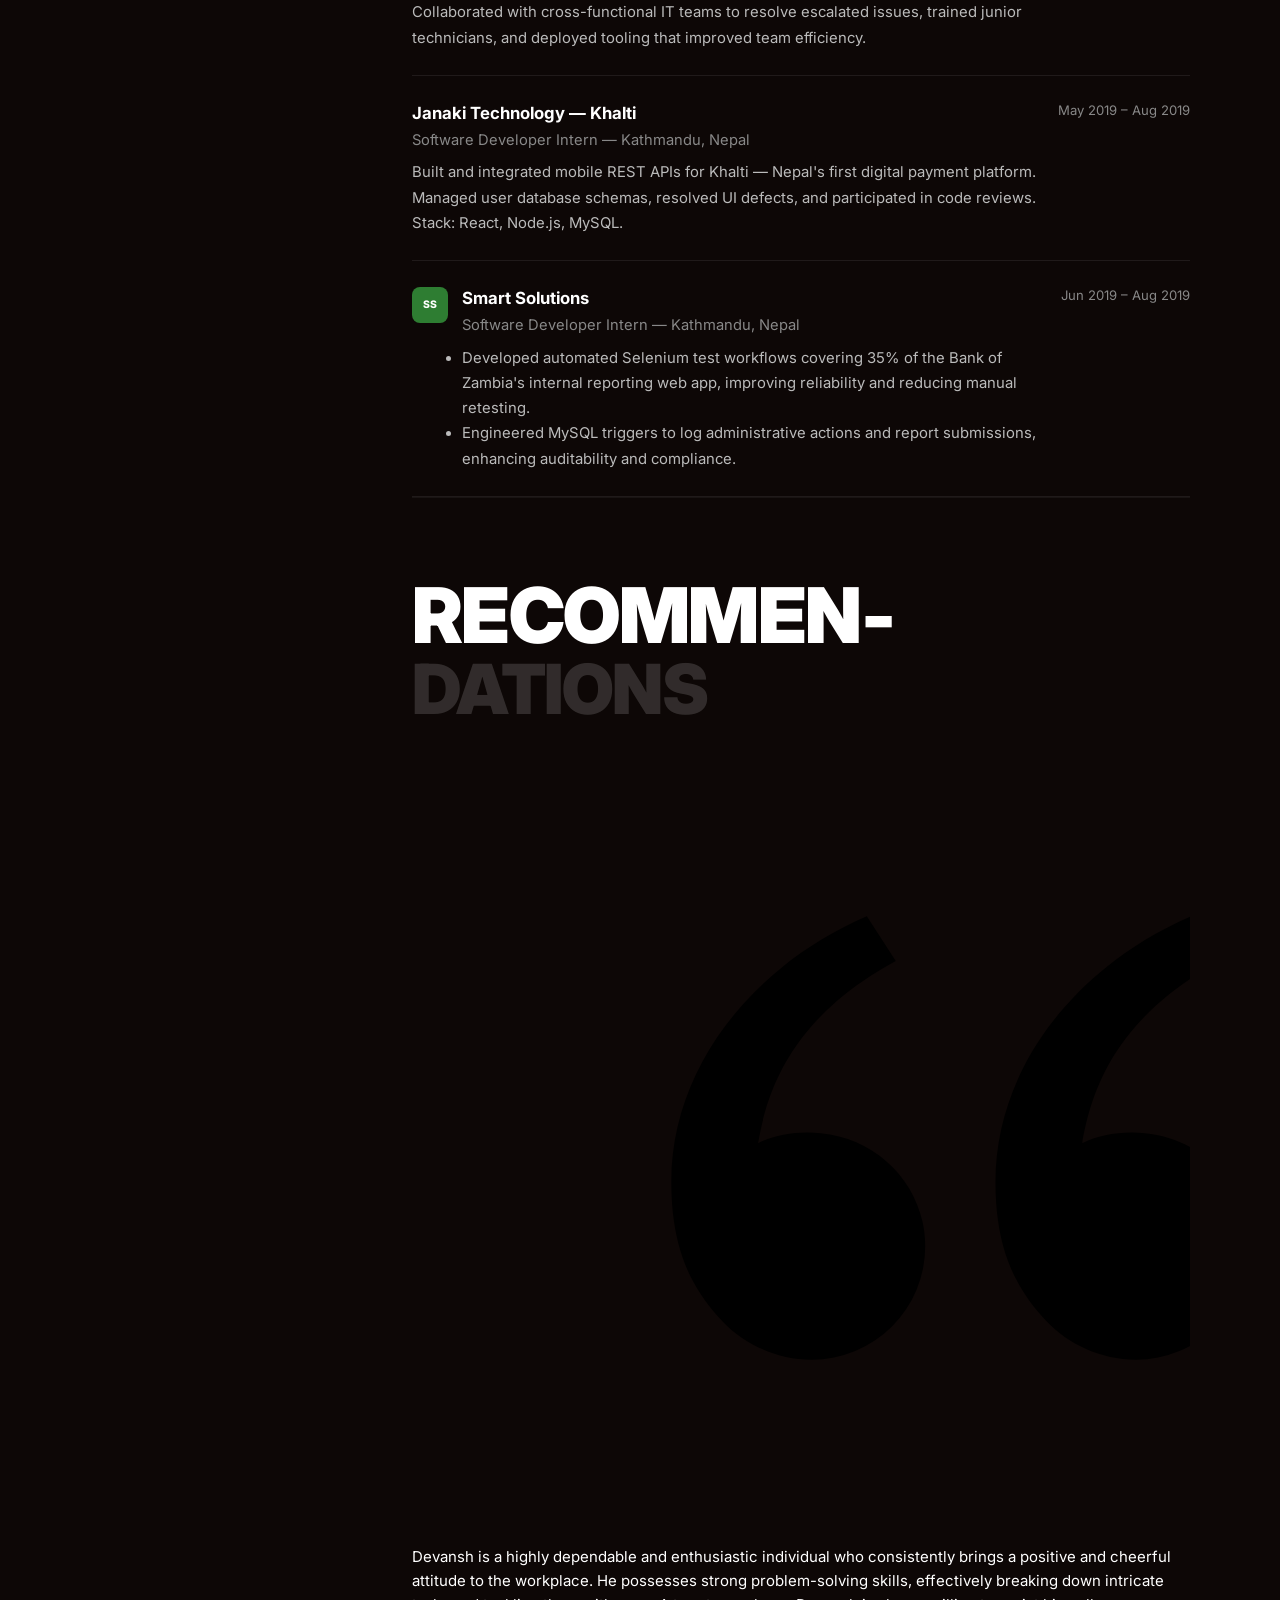
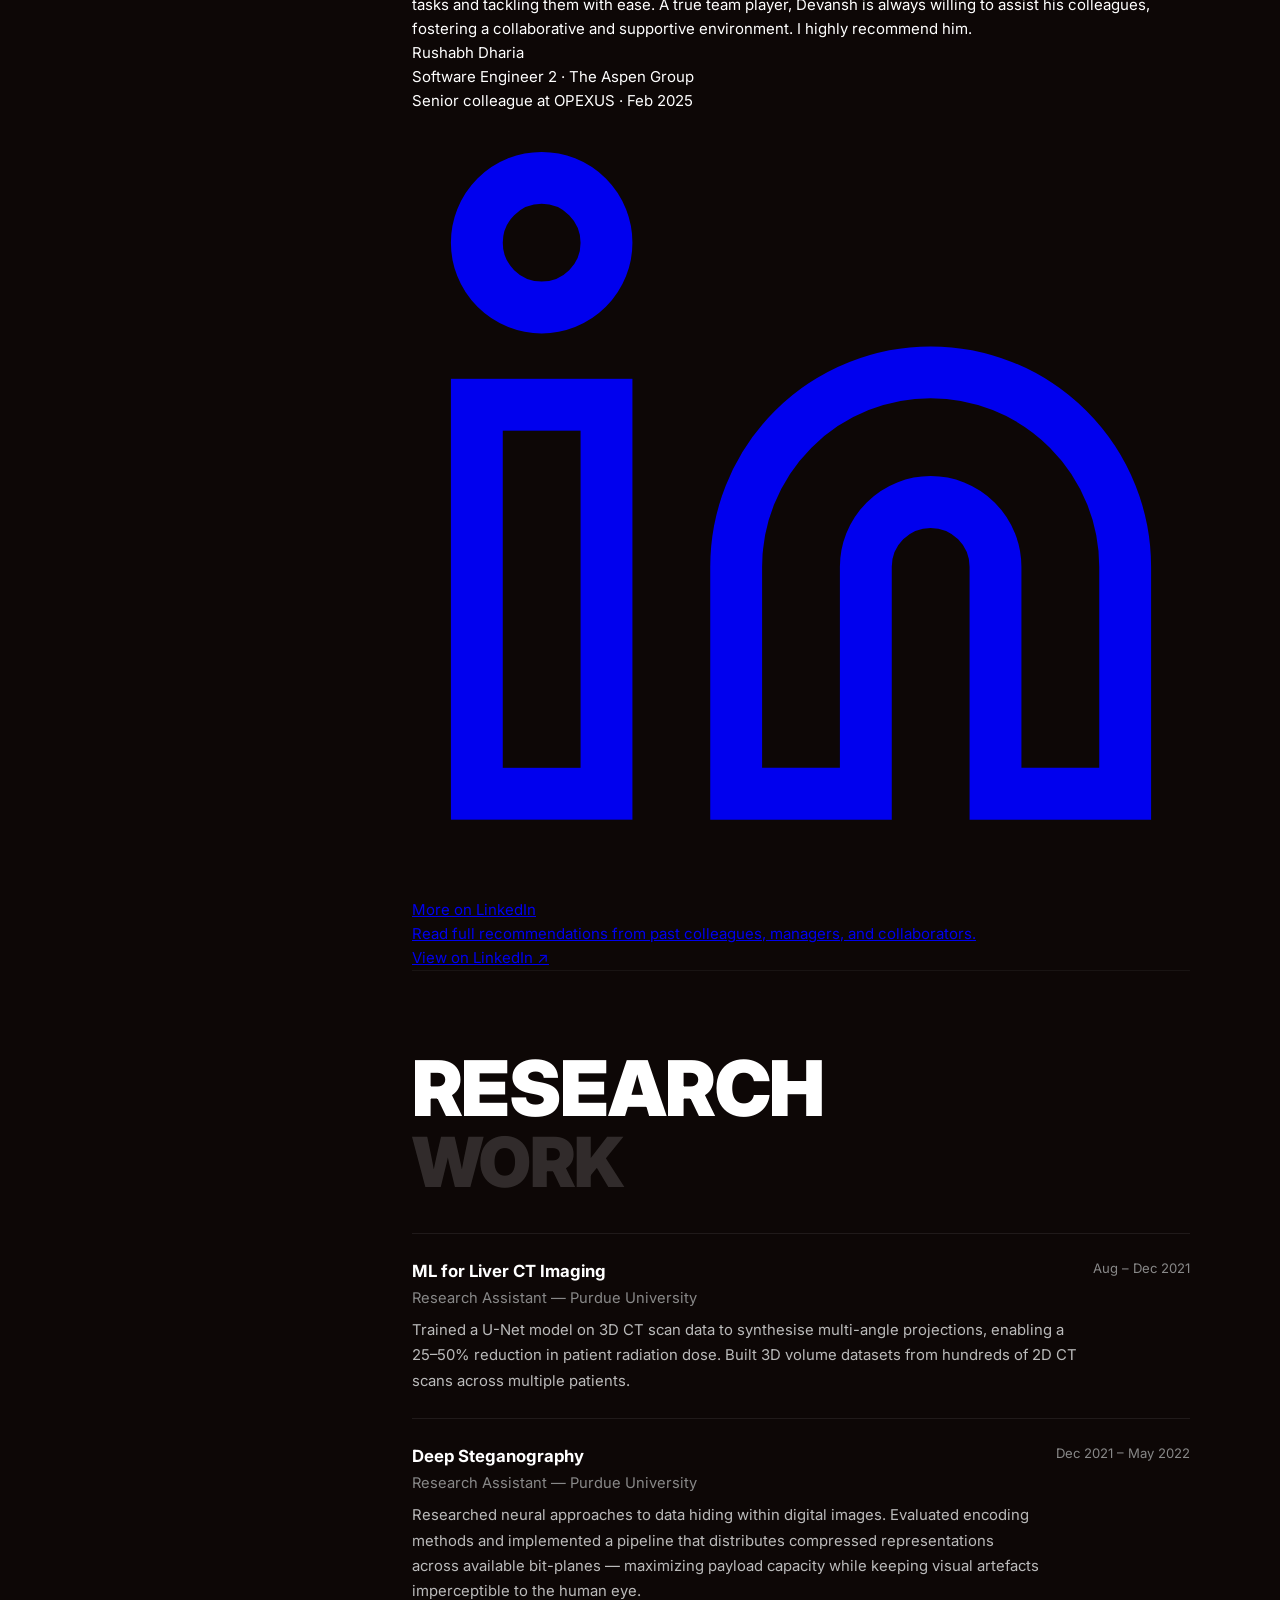
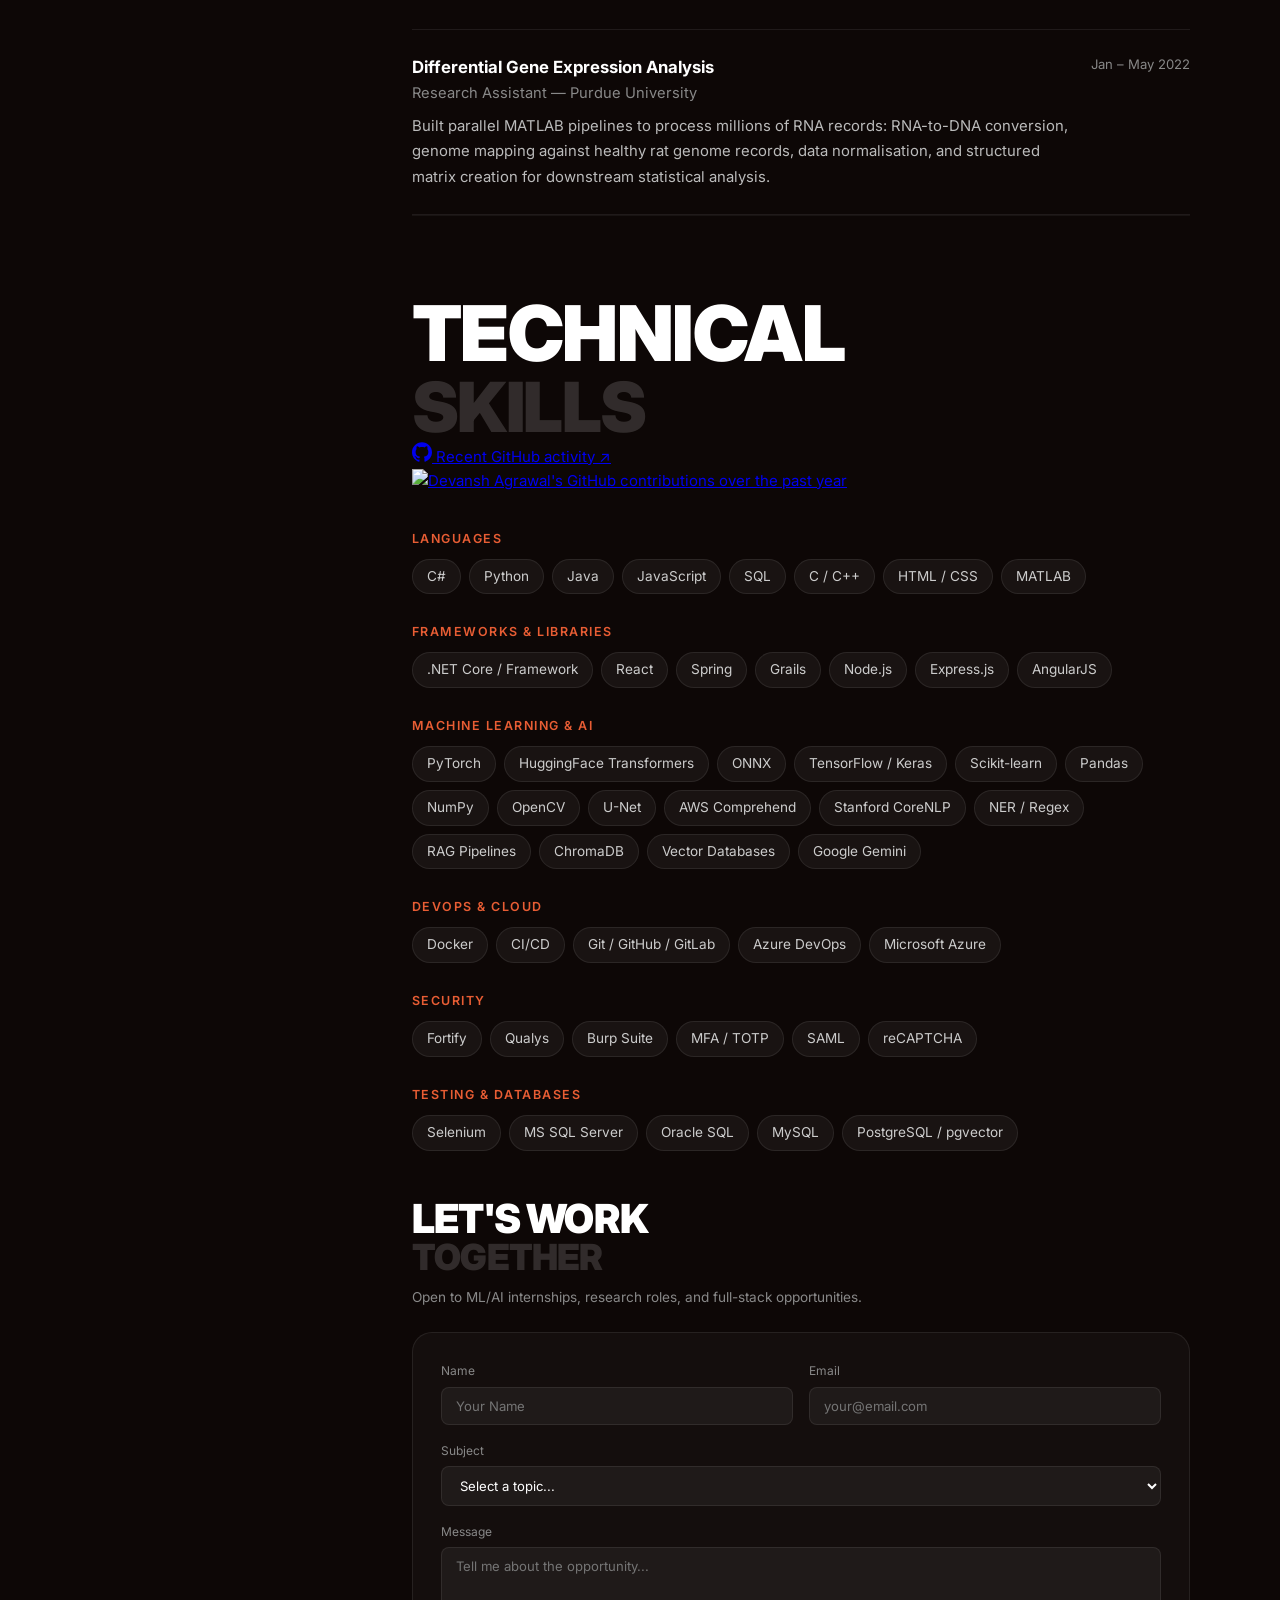
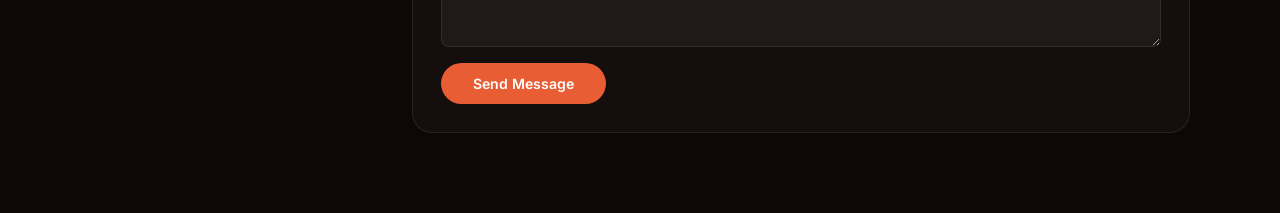
==== commit 7ef4030a: "Coursework: list the real UIUC courses The transcript shows CS 410, 425 and 446 in Spring 2026, and " ====
--- a/index.html
+++ b/index.html
@@ -590,7 +590,7 @@
                 <div>
                   <div class="exp-item__company">University of Illinois Urbana-Champaign</div>
                   <div class="exp-item__role">Master of Computer Science — ML Systems Specialization · GPA 4.0</div>
-                  <div class="exp-item__desc">Coursework: Machine Learning, Distributed Systems, Information Retrieval, Cybersecurity, System Design. Expected graduation May 2027.</div>
+                  <div class="exp-item__desc">Coursework: Machine Learning, Distributed Systems, Text Information Systems, Natural Language Processing, Hardware &amp; Software for AI, Human-Centered AI. Expected graduation May 2027.</div>
                 </div>
               </div>
               <div><div class="exp-item__date">Jan 2026 – Present</div></div>
@@ -633,15 +633,15 @@
           <div class="learning-grid reveal reveal-d1">
 
             <div class="learning-card">
-              <div class="learning-card__label">Coursework · UIUC Spring 2026</div>
-              <div class="learning-card__title">Applied Machine Learning</div>
-              <div class="learning-card__desc">Deep dives into supervised/unsupervised learning, model evaluation, and hands-on PyTorch implementations.</div>
+              <div class="learning-card__label">Coursework · UIUC Fall 2026</div>
+              <div class="learning-card__title">Natural Language Processing</div>
+              <div class="learning-card__desc">CS 447: how modern NLP systems represent, model and generate language.</div>
             </div>
 
             <div class="learning-card">
-              <div class="learning-card__label">Coursework · UIUC Spring 2026</div>
-              <div class="learning-card__title">Distributed Systems</div>
-              <div class="learning-card__desc">Consensus protocols, consistency models, and building fault-tolerant systems at scale.</div>
+              <div class="learning-card__label">Coursework · UIUC Fall 2026</div>
+              <div class="learning-card__title">Hardware &amp; Software for AI</div>
+              <div class="learning-card__desc">CS 598: how models run on real hardware. My project measures when speculative decoding in vLLM stops paying.</div>
             </div>
 
             <div class="learning-card">
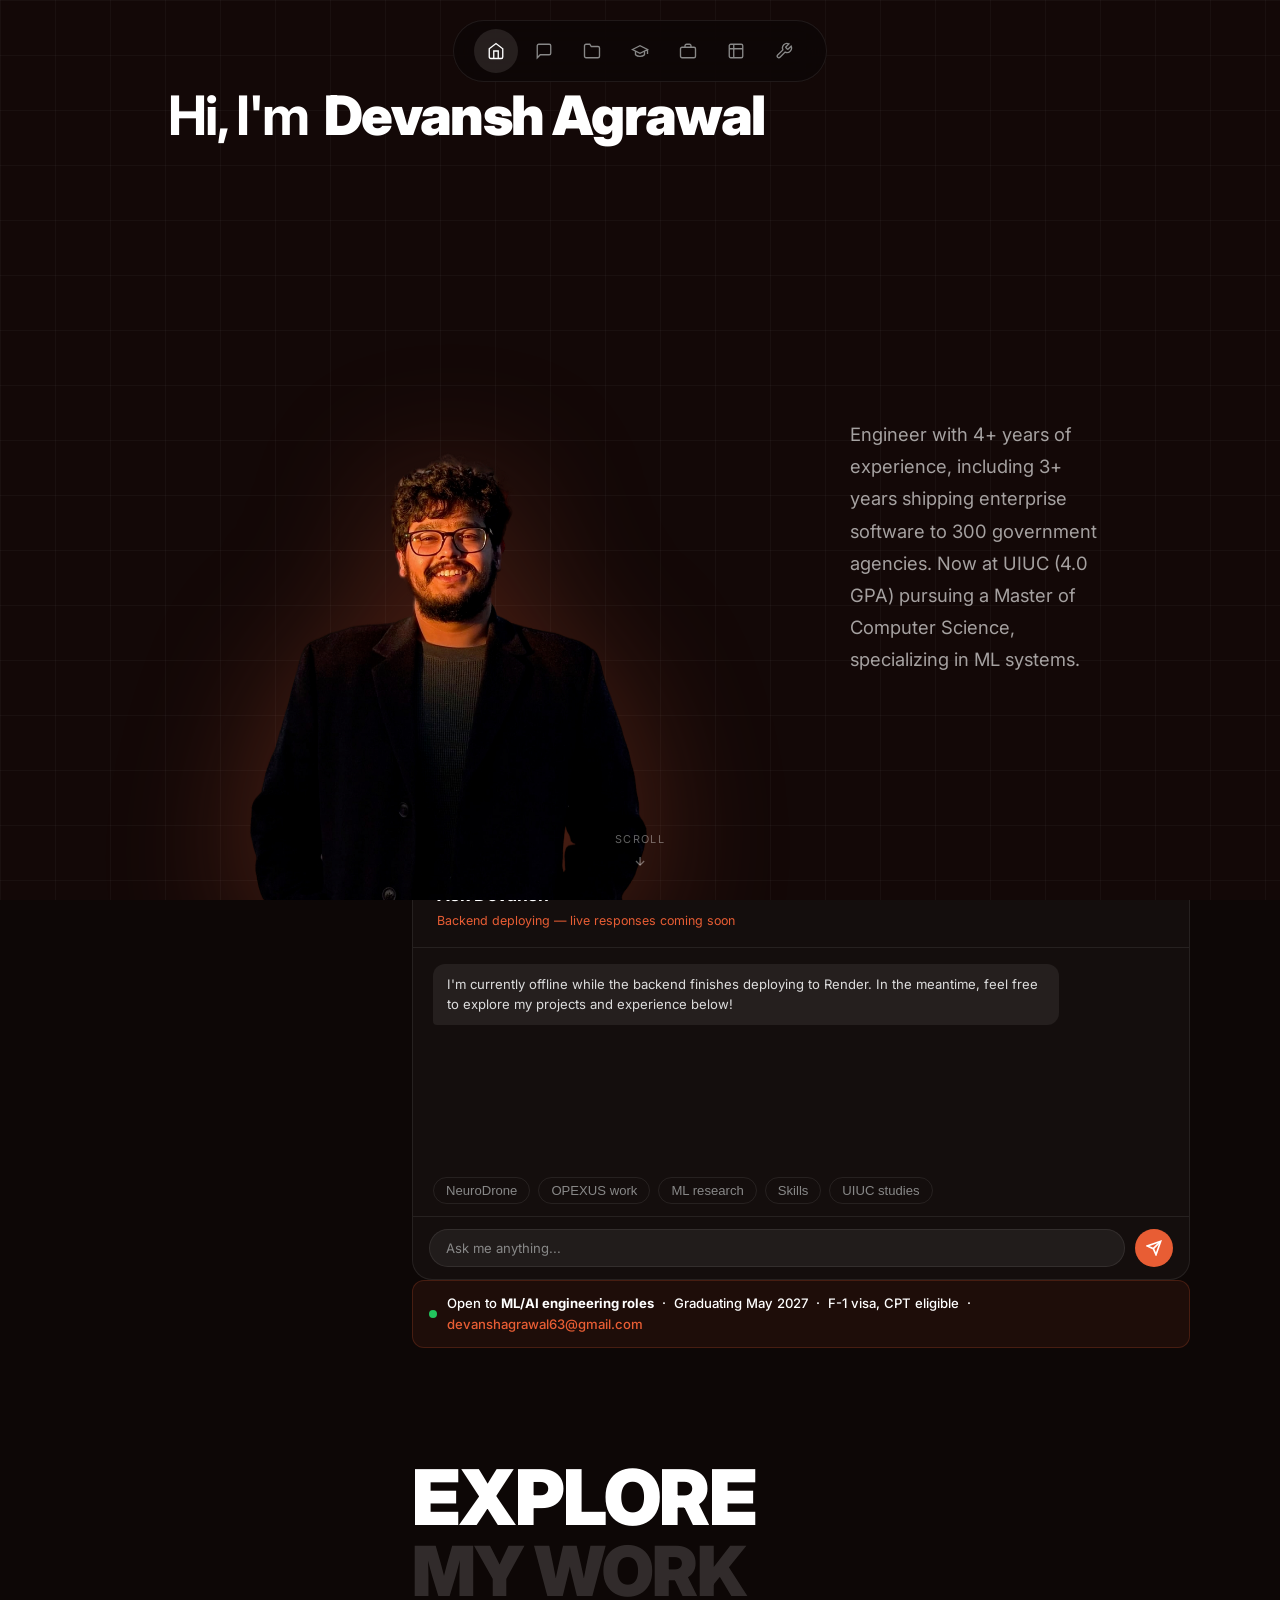
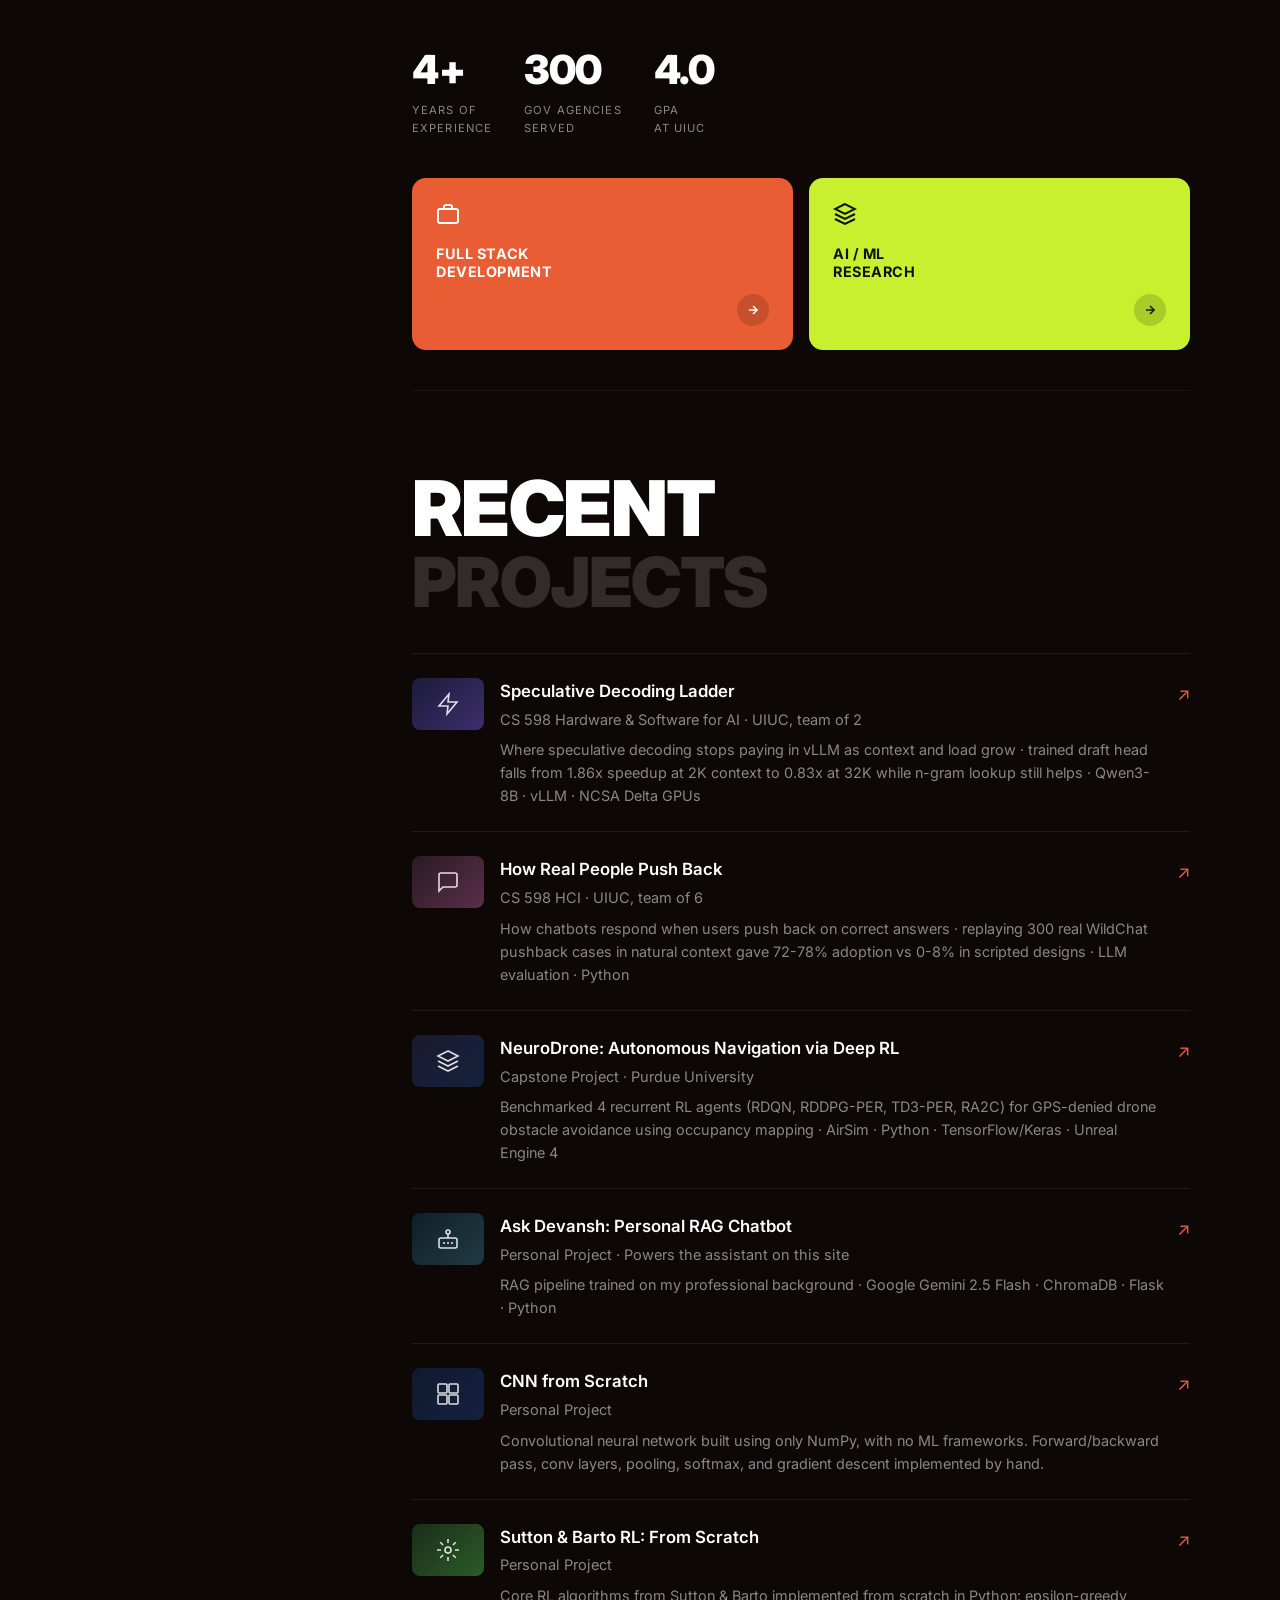
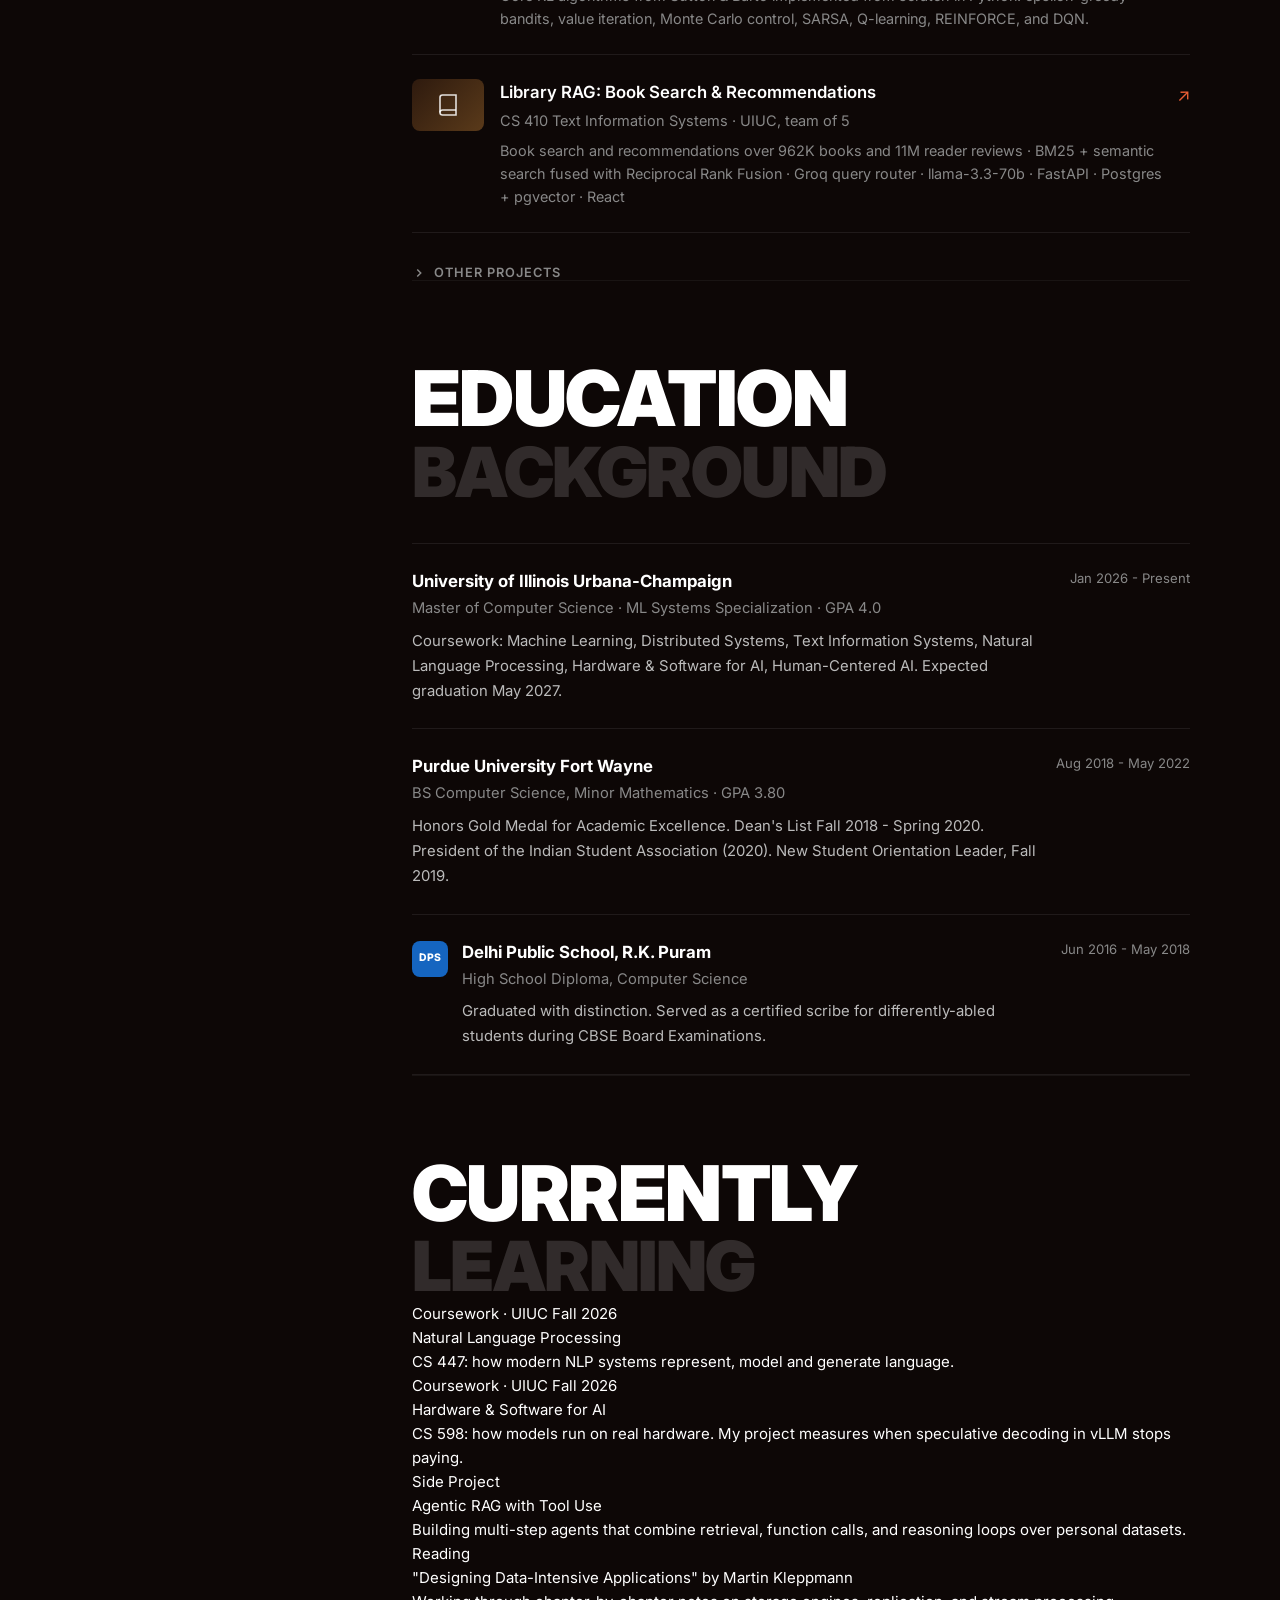
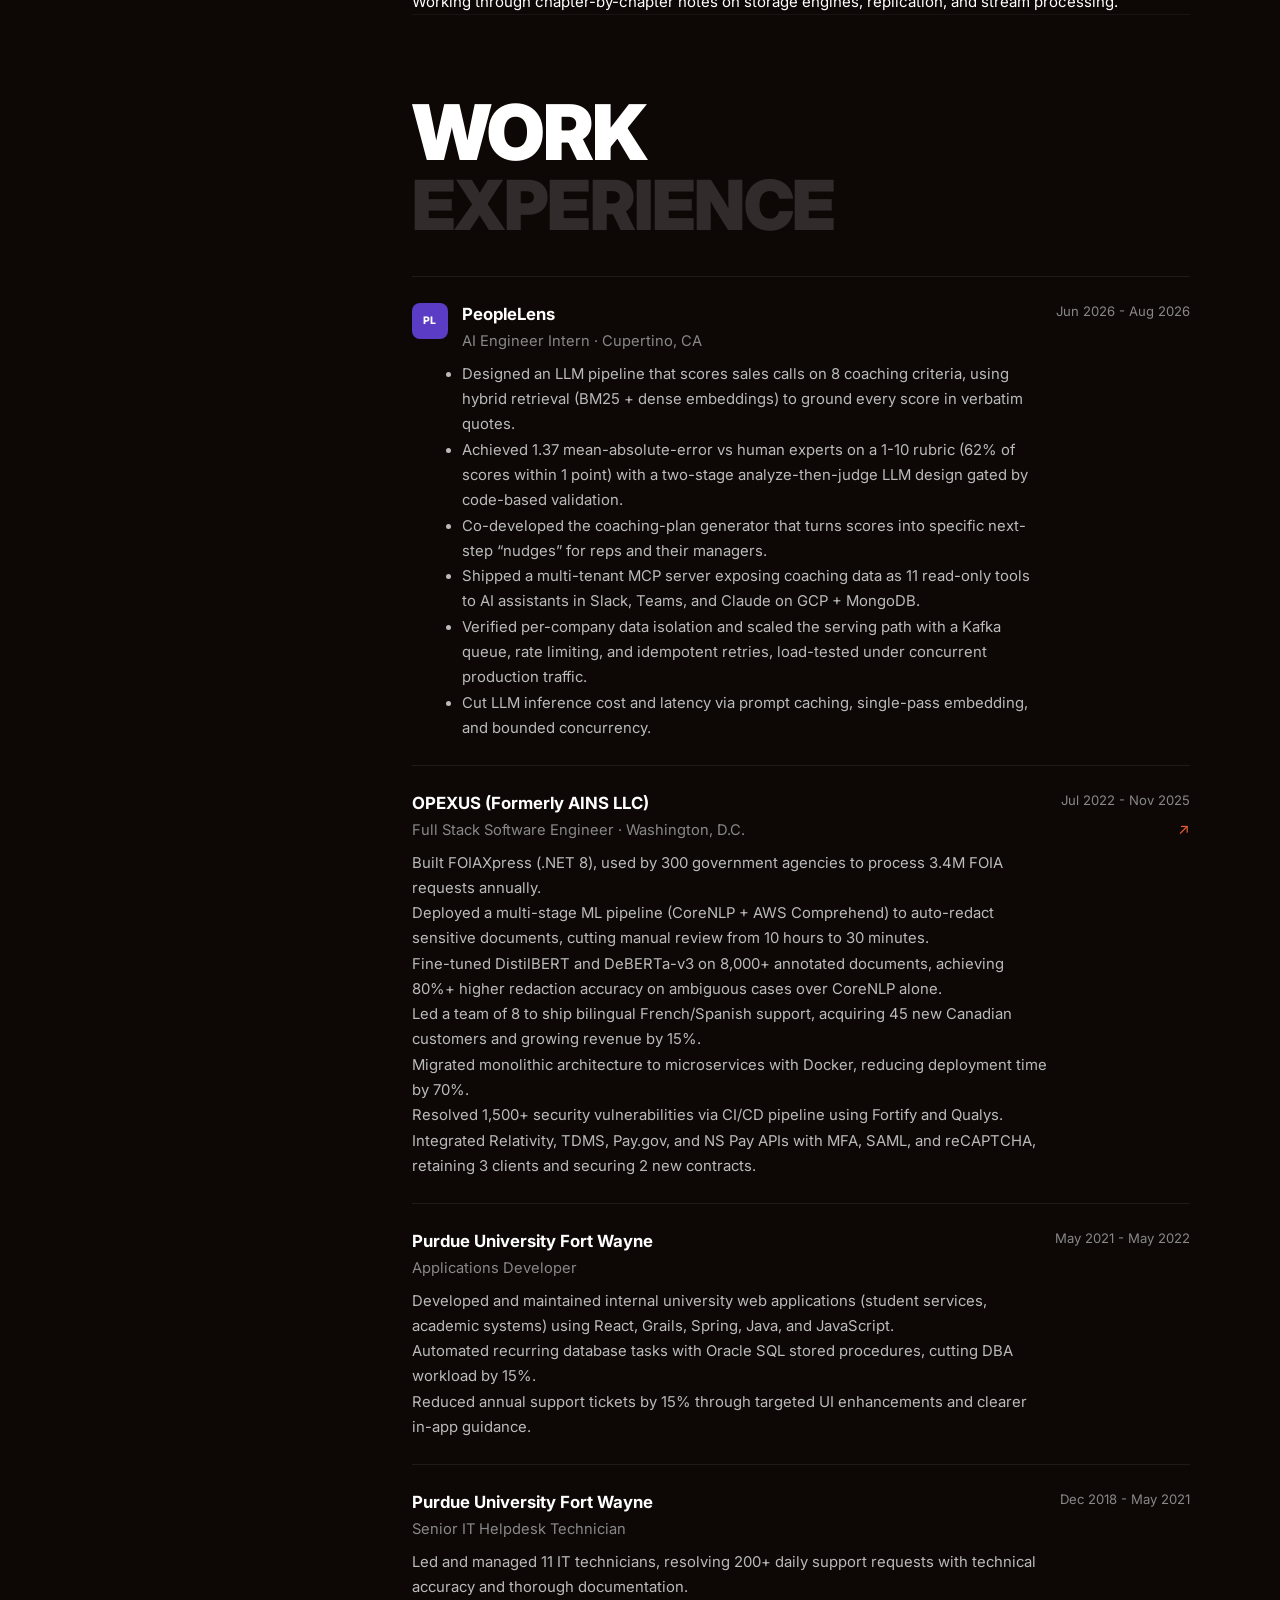
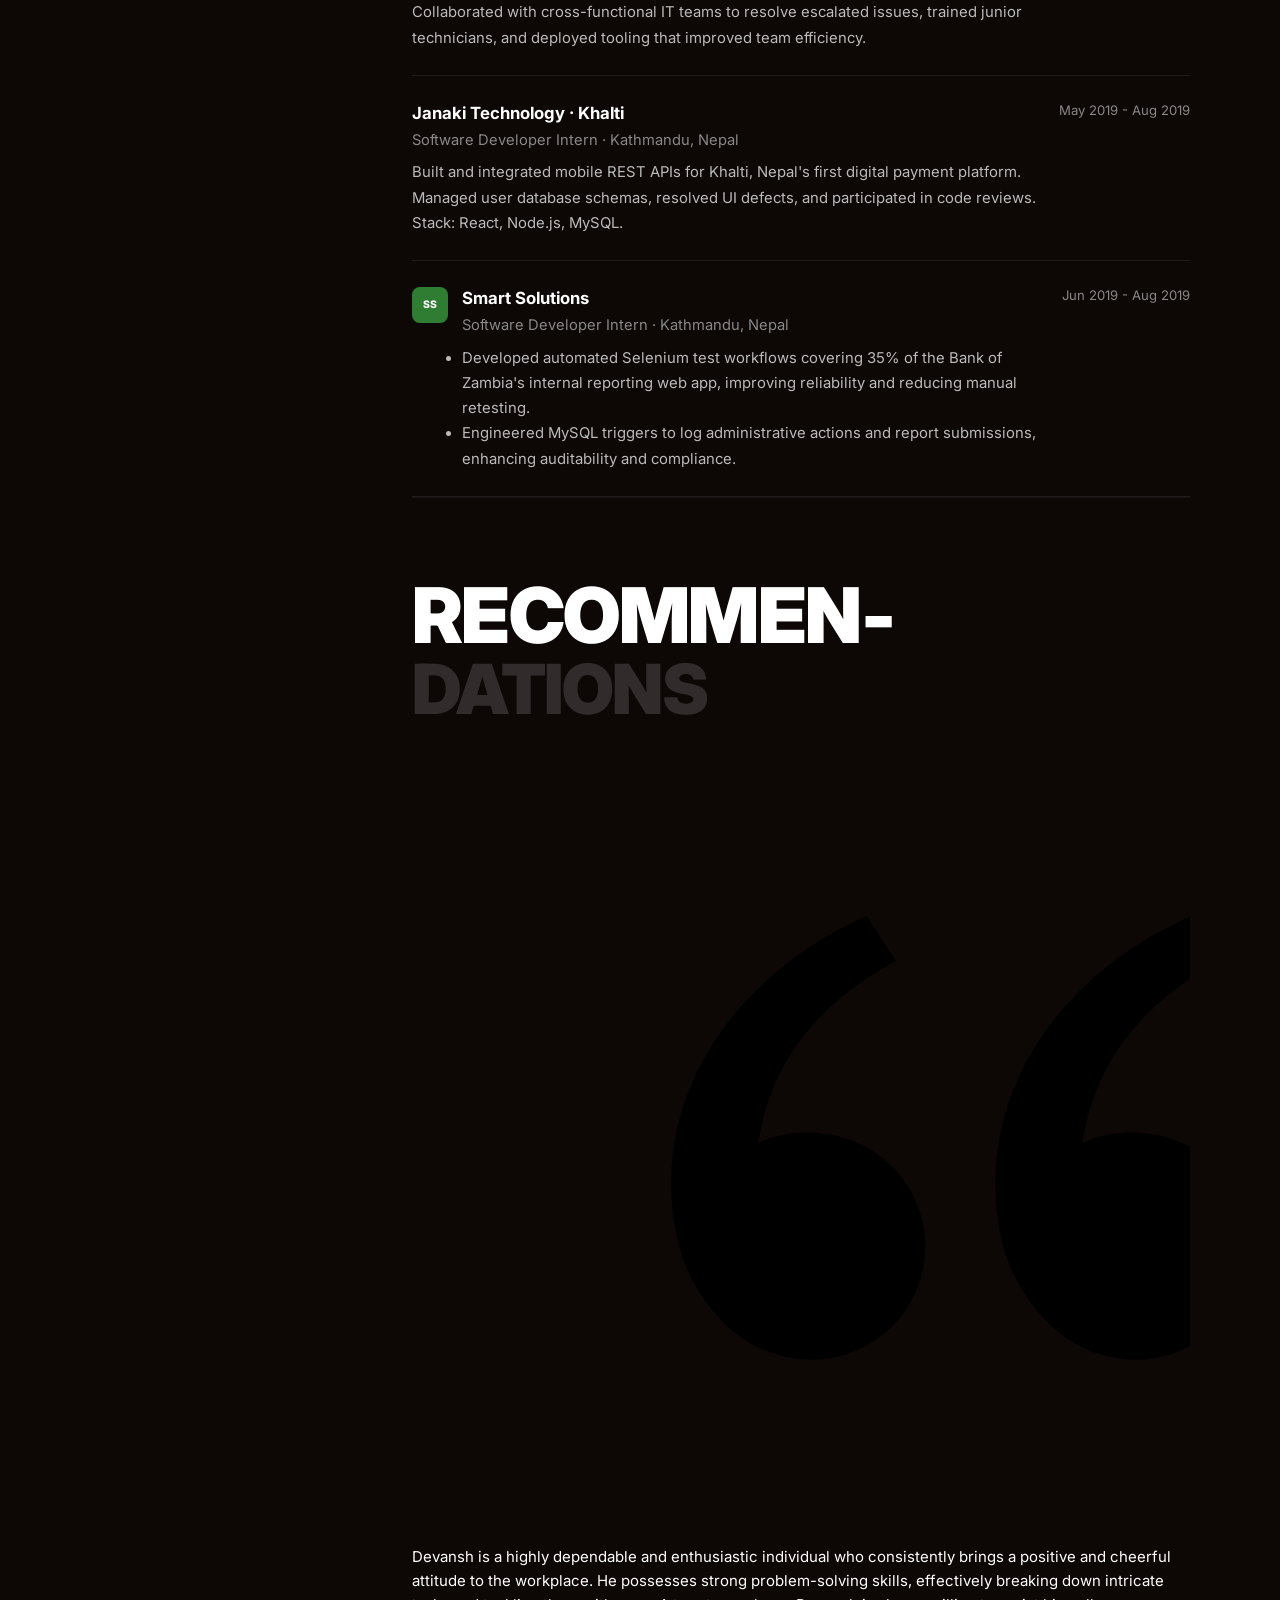
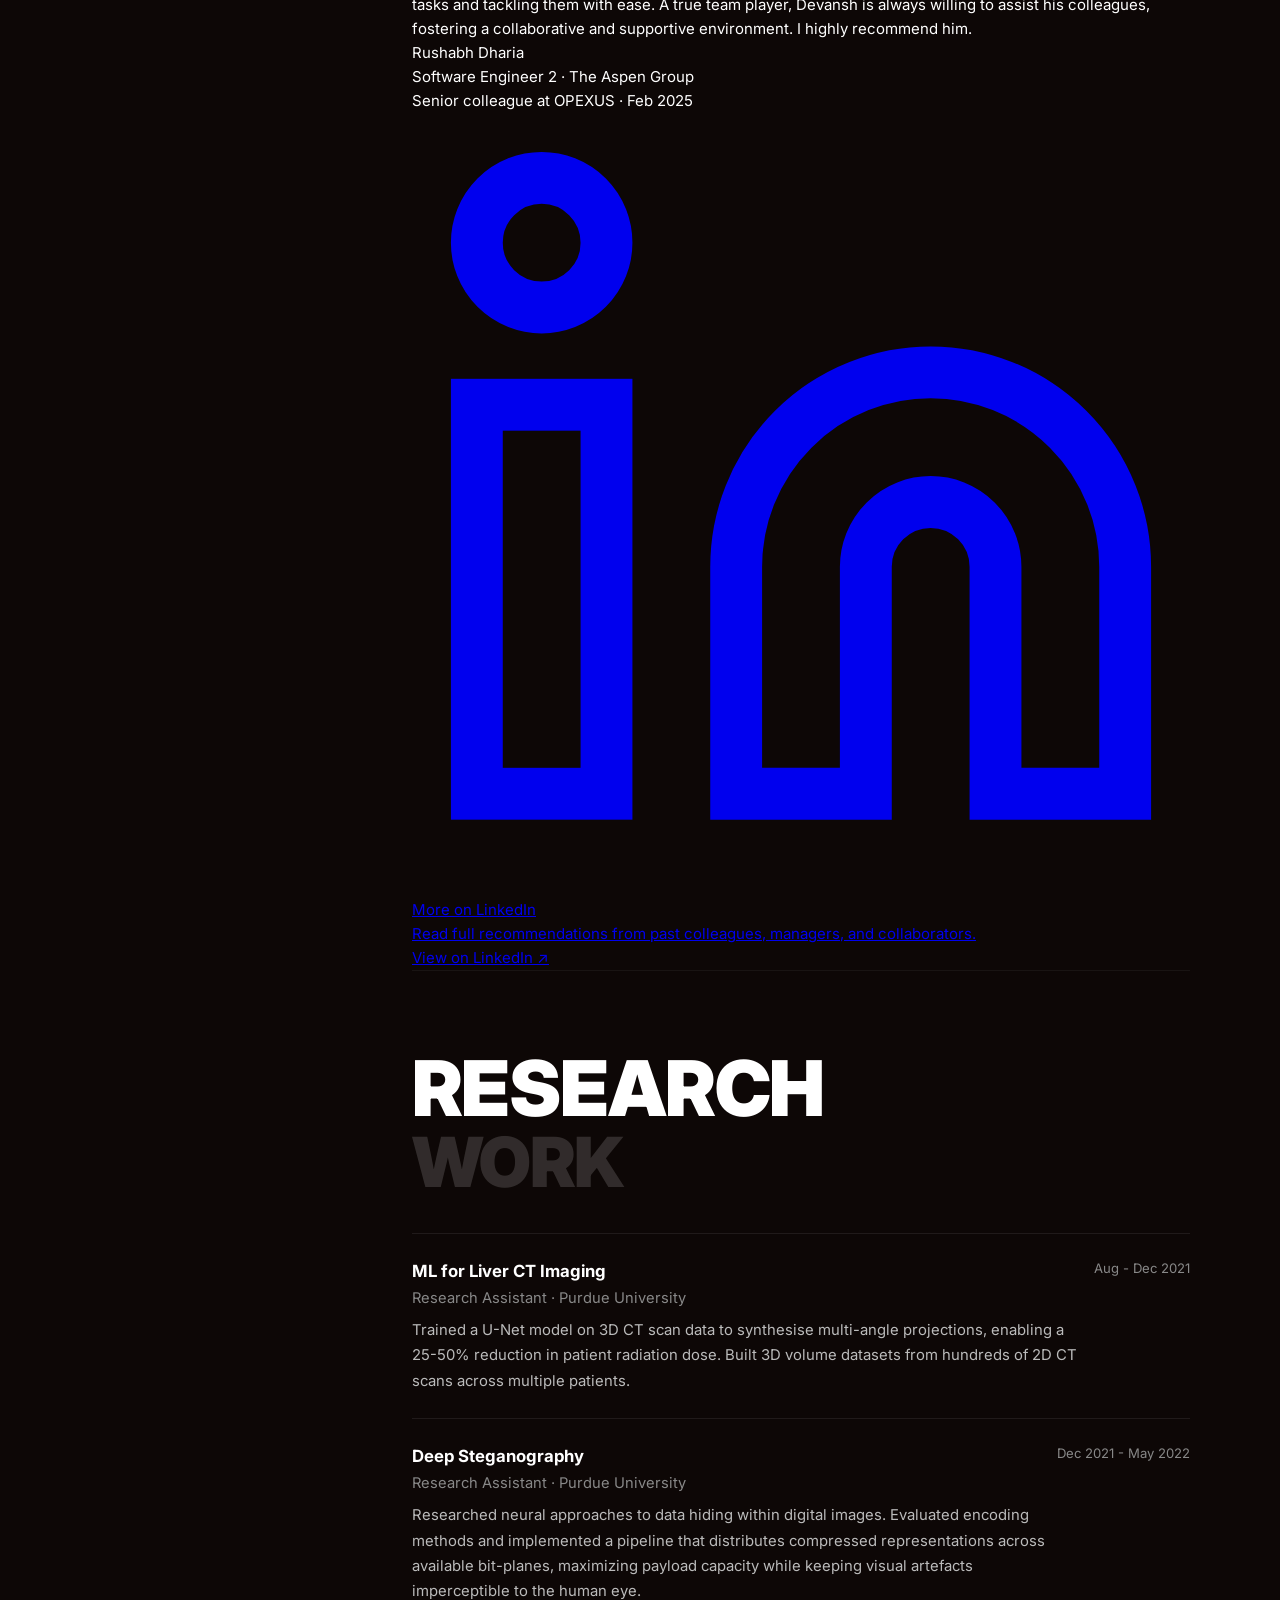
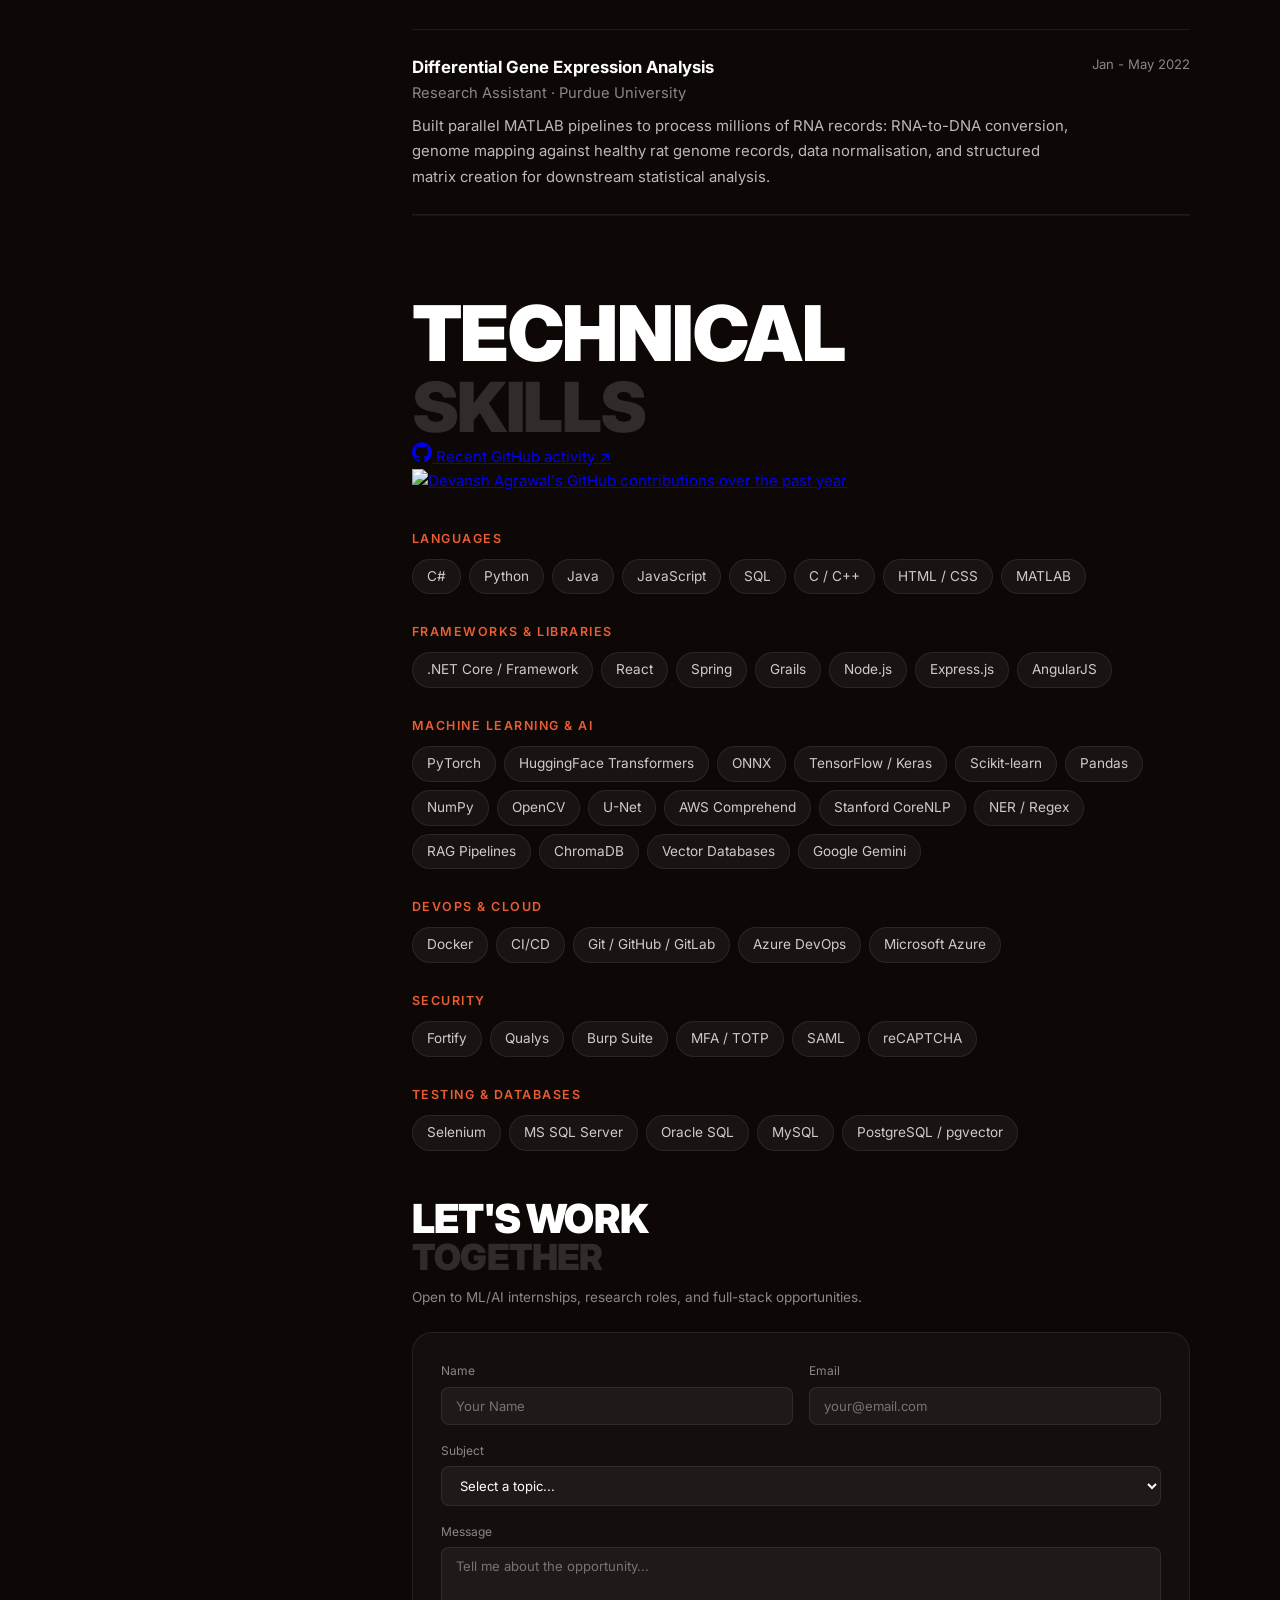
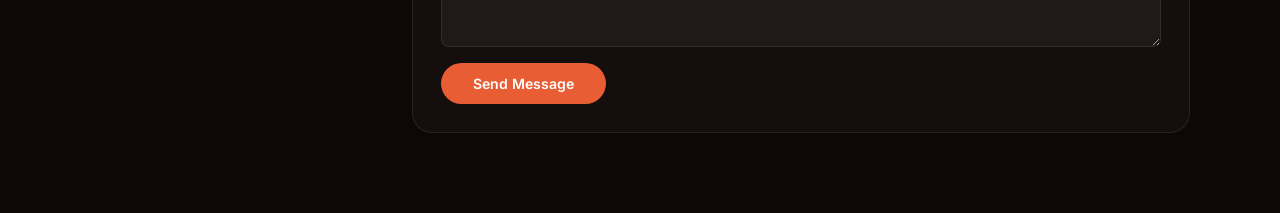
==== commit 1cc283db: "Remove em and en dashes from visible text; Full Stack and MCS in the tagline Page titles use |, role" ====
--- a/index.html
+++ b/index.html
@@ -3,19 +3,19 @@
 <head>
   <meta charset="UTF-8" />
   <meta name="viewport" content="width=device-width, initial-scale=1.0" />
-  <title>Devansh Agrawal — ML/AI Engineer &amp; MCS at UIUC</title>
-  <meta name="description" content="Devansh Agrawal — SWE turned ML researcher. 4+ years of experience, 3+ at OPEXUS building federal software used by 300 agencies. Now at UIUC (4.0 GPA) specializing in ML systems. Open to ML/AI internships." />
+  <title>Devansh Agrawal | ML/AI Engineer &amp; MCS at UIUC</title>
+  <meta name="description" content="Devansh Agrawal: SWE turned ML researcher. 4+ years of experience, 3+ at OPEXUS building federal software used by 300 agencies. Now at UIUC (4.0 GPA) specializing in ML systems. Open to ML/AI internships." />
 
   <!-- Open Graph — controls how the link looks when shared on LinkedIn, Slack, iMessage -->
   <meta property="og:type"        content="website" />
-  <meta property="og:title"       content="Devansh Agrawal — ML/AI Engineer" />
+  <meta property="og:title"       content="Devansh Agrawal | ML/AI Engineer" />
   <meta property="og:description" content="SWE turned ML researcher. Built federal software used by 300 agencies. Now at UIUC (4.0 GPA) specializing in ML systems. Open to ML/AI internships." />
   <meta property="og:image"       content="https://devanshagrawal.netlify.app/assets/images/og-card.png" />
   <meta property="og:url"         content="https://devanshagrawal.netlify.app" />
 
   <!-- Twitter/X card -->
   <meta name="twitter:card"        content="summary_large_image" />
-  <meta name="twitter:title"       content="Devansh Agrawal — ML/AI Engineer" />
+  <meta name="twitter:title"       content="Devansh Agrawal | ML/AI Engineer" />
   <meta name="twitter:description" content="SWE turned ML researcher. 3+ yrs at OPEXUS, now UIUC MCS (4.0 GPA). Open to ML/AI internships." />
   <meta name="twitter:image"       content="https://devanshagrawal.netlify.app/assets/images/og-card.png" />
 
@@ -423,7 +423,7 @@
                 </div>
                 <div>
                   <div class="list-item__title">Speculative Decoding Ladder</div>
-                  <div class="list-item__sub">CS 598 Hardware &amp; Software for AI — UIUC, team of 2</div>
+                  <div class="list-item__sub">CS 598 Hardware &amp; Software for AI · UIUC, team of 2</div>
                   <div class="list-item__meta">Where speculative decoding stops paying in vLLM as context and load grow · trained draft head falls from 1.86x speedup at 2K context to 0.83x at 32K while n-gram lookup still helps · Qwen3-8B · vLLM · NCSA Delta GPUs</div>
                 </div>
               </div>
@@ -439,8 +439,8 @@
                 </div>
                 <div>
                   <div class="list-item__title">How Real People Push Back</div>
-                  <div class="list-item__sub">CS 598 HCI — UIUC, team of 6</div>
-                  <div class="list-item__meta">How chatbots respond when users push back on correct answers · replaying 300 real WildChat pushback cases in natural context gave 72–78% adoption vs 0–8% in scripted designs · LLM evaluation · Python</div>
+                  <div class="list-item__sub">CS 598 HCI · UIUC, team of 6</div>
+                  <div class="list-item__meta">How chatbots respond when users push back on correct answers · replaying 300 real WildChat pushback cases in natural context gave 72-78% adoption vs 0-8% in scripted designs · LLM evaluation · Python</div>
                 </div>
               </div>
               <div class="list-item__arrow">↗</div>
@@ -454,8 +454,8 @@
                   </div>
                 </div>
                 <div>
-                  <div class="list-item__title">NeuroDrone — Autonomous Navigation via Deep RL</div>
-                  <div class="list-item__sub">Capstone Project — Purdue University</div>
+                  <div class="list-item__title">NeuroDrone: Autonomous Navigation via Deep RL</div>
+                  <div class="list-item__sub">Capstone Project · Purdue University</div>
                   <div class="list-item__meta">Benchmarked 4 recurrent RL agents (RDQN, RDDPG-PER, TD3-PER, RA2C) for GPS-denied drone obstacle avoidance using occupancy mapping · AirSim · Python · TensorFlow/Keras · Unreal Engine 4</div>
                 </div>
               </div>
@@ -470,8 +470,8 @@
                   </div>
                 </div>
                 <div>
-                  <div class="list-item__title">Ask Devansh — Personal RAG Chatbot</div>
-                  <div class="list-item__sub">Personal Project — Powers the assistant on this site</div>
+                  <div class="list-item__title">Ask Devansh: Personal RAG Chatbot</div>
+                  <div class="list-item__sub">Personal Project · Powers the assistant on this site</div>
                   <div class="list-item__meta">RAG pipeline trained on my professional background · Google Gemini 2.5 Flash · ChromaDB · Flask · Python</div>
                 </div>
               </div>
@@ -488,7 +488,7 @@
                 <div>
                   <div class="list-item__title">CNN from Scratch</div>
                   <div class="list-item__sub">Personal Project</div>
-                  <div class="list-item__meta">Convolutional neural network built using only NumPy — no ML frameworks. Forward/backward pass, conv layers, pooling, softmax, and gradient descent implemented by hand.</div>
+                  <div class="list-item__meta">Convolutional neural network built using only NumPy, with no ML frameworks. Forward/backward pass, conv layers, pooling, softmax, and gradient descent implemented by hand.</div>
                 </div>
               </div>
               <div class="list-item__arrow">↗</div>
@@ -502,9 +502,9 @@
                   </div>
                 </div>
                 <div>
-                  <div class="list-item__title">Sutton &amp; Barto RL — From Scratch</div>
+                  <div class="list-item__title">Sutton &amp; Barto RL: From Scratch</div>
                   <div class="list-item__sub">Personal Project</div>
-                  <div class="list-item__meta">Core RL algorithms from Sutton &amp; Barto implemented from scratch in Python — epsilon-greedy bandits, value iteration, Monte Carlo control, SARSA, Q-learning, REINFORCE, and DQN.</div>
+                  <div class="list-item__meta">Core RL algorithms from Sutton &amp; Barto implemented from scratch in Python: epsilon-greedy bandits, value iteration, Monte Carlo control, SARSA, Q-learning, REINFORCE, and DQN.</div>
                 </div>
               </div>
               <div class="list-item__arrow">↗</div>
@@ -518,8 +518,8 @@
                   </div>
                 </div>
                 <div>
-                  <div class="list-item__title">Library RAG — Book Search &amp; Recommendations</div>
-                  <div class="list-item__sub">CS 410 Text Information Systems — UIUC, team of 5</div>
+                  <div class="list-item__title">Library RAG: Book Search &amp; Recommendations</div>
+                  <div class="list-item__sub">CS 410 Text Information Systems · UIUC, team of 5</div>
                   <div class="list-item__meta">Book search and recommendations over 962K books and 11M reader reviews · BM25 + semantic search fused with Reciprocal Rank Fusion · Groq query router · llama-3.3-70b · FastAPI · Postgres + pgvector · React</div>
                 </div>
               </div>
@@ -589,11 +589,11 @@
                 <img src="https://logo.clearbit.com/illinois.edu" width="36" height="36" style="border-radius:8px;flex-shrink:0;margin-top:2px;object-fit:contain;background:#fff;" alt="" loading="lazy" decoding="async" onerror="this.style.display='none'">
                 <div>
                   <div class="exp-item__company">University of Illinois Urbana-Champaign</div>
-                  <div class="exp-item__role">Master of Computer Science — ML Systems Specialization · GPA 4.0</div>
+                  <div class="exp-item__role">Master of Computer Science · ML Systems Specialization · GPA 4.0</div>
                   <div class="exp-item__desc">Coursework: Machine Learning, Distributed Systems, Text Information Systems, Natural Language Processing, Hardware &amp; Software for AI, Human-Centered AI. Expected graduation May 2027.</div>
                 </div>
               </div>
-              <div><div class="exp-item__date">Jan 2026 – Present</div></div>
+              <div><div class="exp-item__date">Jan 2026 - Present</div></div>
             </div>
 
             <div class="exp-item reveal reveal-d2">
@@ -602,22 +602,22 @@
                 <div>
                   <div class="exp-item__company">Purdue University Fort Wayne</div>
                   <div class="exp-item__role">BS Computer Science, Minor Mathematics · GPA 3.80</div>
-                  <div class="exp-item__desc">Honors Gold Medal for Academic Excellence. Dean's List Fall 2018 – Spring 2020. President of the Indian Student Association (2020). New Student Orientation Leader, Fall 2019.</div>
-                </div>
-              </div>
-              <div><div class="exp-item__date">Aug 2018 – May 2022</div></div>
+                  <div class="exp-item__desc">Honors Gold Medal for Academic Excellence. Dean's List Fall 2018 - Spring 2020. President of the Indian Student Association (2020). New Student Orientation Leader, Fall 2019.</div>
+                </div>
+              </div>
+              <div><div class="exp-item__date">Aug 2018 - May 2022</div></div>
             </div>
 
             <div class="exp-item reveal reveal-d3">
               <div style="display:flex;gap:14px;align-items:flex-start;">
                 <div style="width:36px;height:36px;border-radius:8px;background:#1565c0;display:flex;align-items:center;justify-content:center;font-size:0.65rem;font-weight:800;color:#fff;flex-shrink:0;margin-top:2px;letter-spacing:0.02em;">DPS</div>
                 <div>
-                  <div class="exp-item__company">Delhi Public School – R.K. Puram</div>
+                  <div class="exp-item__company">Delhi Public School, R.K. Puram</div>
                   <div class="exp-item__role">High School Diploma, Computer Science</div>
                   <div class="exp-item__desc">Graduated with distinction. Served as a certified scribe for differently-abled students during CBSE Board Examinations.</div>
                 </div>
               </div>
-              <div><div class="exp-item__date">Jun 2016 – May 2018</div></div>
+              <div><div class="exp-item__date">Jun 2016 - May 2018</div></div>
             </div>
 
           </div>
@@ -652,7 +652,7 @@
 
             <div class="learning-card">
               <div class="learning-card__label">Reading</div>
-              <div class="learning-card__title">"Designing Data-Intensive Applications" — Kleppmann</div>
+              <div class="learning-card__title">"Designing Data-Intensive Applications" by Martin Kleppmann</div>
               <div class="learning-card__desc">Working through chapter-by-chapter notes on storage engines, replication, and stream processing.</div>
             </div>
 
@@ -671,10 +671,10 @@
                 <div style="width:36px;height:36px;border-radius:8px;background:#5b3cc4;display:flex;align-items:center;justify-content:center;font-size:0.65rem;font-weight:800;color:#fff;flex-shrink:0;margin-top:2px;letter-spacing:0.02em;">PL</div>
                 <div>
                   <div class="exp-item__company">PeopleLens</div>
-                  <div class="exp-item__role">AI Engineer Intern — Cupertino, CA</div>
+                  <div class="exp-item__role">AI Engineer Intern · Cupertino, CA</div>
                   <ul class="exp-item__desc">
                     <li>Designed an LLM pipeline that scores sales calls on 8 coaching criteria, using hybrid retrieval (BM25 + dense embeddings) to ground every score in verbatim quotes.</li>
-                    <li>Achieved 1.37 mean-absolute-error vs human experts on a 1–10 rubric (62% of scores within 1 point) with a two-stage analyze-then-judge LLM design gated by code-based validation.</li>
+                    <li>Achieved 1.37 mean-absolute-error vs human experts on a 1-10 rubric (62% of scores within 1 point) with a two-stage analyze-then-judge LLM design gated by code-based validation.</li>
                     <li>Co-developed the coaching-plan generator that turns scores into specific next-step “nudges” for reps and their managers.</li>
                     <li>Shipped a multi-tenant MCP server exposing coaching data as 11 read-only tools to AI assistants in Slack, Teams, and Claude on GCP + MongoDB.</li>
                     <li>Verified per-company data isolation and scaled the serving path with a Kafka queue, rate limiting, and idempotent retries, load-tested under concurrent production traffic.</li>
@@ -682,7 +682,7 @@
                   </ul>
                 </div>
               </div>
-              <div><div class="exp-item__date">Jun 2026 – Aug 2026</div></div>
+              <div><div class="exp-item__date">Jun 2026 - Aug 2026</div></div>
             </div>
 
             <div class="exp-item reveal reveal-d1">
@@ -690,20 +690,20 @@
                 <img src="https://logo.clearbit.com/opexus.com" width="36" height="36" style="border-radius:8px;flex-shrink:0;margin-top:2px;object-fit:contain;background:#fff;" alt="" loading="lazy" decoding="async" onerror="this.style.display='none'">
                 <div>
                   <div class="exp-item__company">OPEXUS (Formerly AINS LLC)</div>
-                  <div class="exp-item__role">Full-Stack Software Engineer — Washington, D.C.</div>
+                  <div class="exp-item__role">Full Stack Software Engineer · Washington, D.C.</div>
                   <ul class="exp-item__desc">
-                    <li>Built FOIAXpress (.NET 8) — used by 300 government agencies to process 3.4M FOIA requests annually.</li>
+                    <li>Built FOIAXpress (.NET 8), used by 300 government agencies to process 3.4M FOIA requests annually.</li>
                     <li>Deployed a multi-stage ML pipeline (CoreNLP + AWS Comprehend) to auto-redact sensitive documents, cutting manual review from 10 hours to 30 minutes.</li>
                     <li>Fine-tuned DistilBERT and DeBERTa-v3 on 8,000+ annotated documents, achieving 80%+ higher redaction accuracy on ambiguous cases over CoreNLP alone.</li>
                     <li>Led a team of 8 to ship bilingual French/Spanish support, acquiring 45 new Canadian customers and growing revenue by 15%.</li>
                     <li>Migrated monolithic architecture to microservices with Docker, reducing deployment time by 70%.</li>
                     <li>Resolved 1,500+ security vulnerabilities via CI/CD pipeline using Fortify and Qualys.</li>
-                    <li>Integrated Relativity, TDMS, Pay.gov, and NS Pay APIs with MFA, SAML, and reCAPTCHA — retaining 3 clients and securing 2 new contracts.</li>
+                    <li>Integrated Relativity, TDMS, Pay.gov, and NS Pay APIs with MFA, SAML, and reCAPTCHA, retaining 3 clients and securing 2 new contracts.</li>
                   </ul>
                 </div>
               </div>
               <div>
-                <div class="exp-item__date">Jul 2022 – Nov 2025</div>
+                <div class="exp-item__date">Jul 2022 - Nov 2025</div>
                 <a href="https://www.linkedin.com/in/devansh-agrawal63/" target="_blank" rel="noopener" class="exp-item__arrow" style="display:block;text-align:right;margin-top:6px;text-decoration:none;">↗</a>
               </div>
             </div>
@@ -721,7 +721,7 @@
                   </ul>
                 </div>
               </div>
-              <div><div class="exp-item__date">May 2021 – May 2022</div></div>
+              <div><div class="exp-item__date">May 2021 - May 2022</div></div>
             </div>
 
             <div class="exp-item reveal reveal-d3">
@@ -736,22 +736,22 @@
                   </ul>
                 </div>
               </div>
-              <div><div class="exp-item__date">Dec 2018 – May 2021</div></div>
+              <div><div class="exp-item__date">Dec 2018 - May 2021</div></div>
             </div>
 
             <div class="exp-item reveal reveal-d4">
               <div style="display:flex;gap:14px;align-items:flex-start;">
                 <img src="https://logo.clearbit.com/khalti.com" width="36" height="36" style="border-radius:8px;flex-shrink:0;margin-top:2px;object-fit:contain;background:#fff;" alt="" loading="lazy" decoding="async" onerror="this.style.display='none'">
                 <div>
-                  <div class="exp-item__company">Janaki Technology — Khalti</div>
-                  <div class="exp-item__role">Software Developer Intern — Kathmandu, Nepal</div>
+                  <div class="exp-item__company">Janaki Technology · Khalti</div>
+                  <div class="exp-item__role">Software Developer Intern · Kathmandu, Nepal</div>
                   <ul class="exp-item__desc">
-                    <li>Built and integrated mobile REST APIs for Khalti — Nepal's first digital payment platform.</li>
+                    <li>Built and integrated mobile REST APIs for Khalti, Nepal's first digital payment platform.</li>
                     <li>Managed user database schemas, resolved UI defects, and participated in code reviews. Stack: React, Node.js, MySQL.</li>
                   </ul>
                 </div>
               </div>
-              <div><div class="exp-item__date">May 2019 – Aug 2019</div></div>
+              <div><div class="exp-item__date">May 2019 - Aug 2019</div></div>
             </div>
 
             <div class="exp-item reveal reveal-d5">
@@ -759,14 +759,14 @@
                 <div style="width:36px;height:36px;border-radius:8px;background:#2e7d32;display:flex;align-items:center;justify-content:center;font-size:0.65rem;font-weight:800;color:#fff;flex-shrink:0;margin-top:2px;letter-spacing:0.02em;">SS</div>
                 <div>
                   <div class="exp-item__company">Smart Solutions</div>
-                  <div class="exp-item__role">Software Developer Intern — Kathmandu, Nepal</div>
+                  <div class="exp-item__role">Software Developer Intern · Kathmandu, Nepal</div>
                   <ul class="exp-item__desc">
                     <li>Developed automated Selenium test workflows covering 35% of the Bank of Zambia's internal reporting web app, improving reliability and reducing manual retesting.</li>
                     <li>Engineered MySQL triggers to log administrative actions and report submissions, enhancing auditability and compliance.</li>
                   </ul>
                 </div>
               </div>
-              <div><div class="exp-item__date">Jun 2019 – Aug 2019</div></div>
+              <div><div class="exp-item__date">Jun 2019 - Aug 2019</div></div>
             </div>
 
           </div>
@@ -819,28 +819,28 @@
             <div class="exp-item reveal reveal-d1">
               <div>
                 <div class="exp-item__company">ML for Liver CT Imaging</div>
-                <div class="exp-item__role">Research Assistant — Purdue University</div>
-                <div class="exp-item__desc">Trained a U-Net model on 3D CT scan data to synthesise multi-angle projections, enabling a 25–50% reduction in patient radiation dose. Built 3D volume datasets from hundreds of 2D CT scans across multiple patients.</div>
-              </div>
-              <div><div class="exp-item__date">Aug – Dec 2021</div></div>
+                <div class="exp-item__role">Research Assistant · Purdue University</div>
+                <div class="exp-item__desc">Trained a U-Net model on 3D CT scan data to synthesise multi-angle projections, enabling a 25-50% reduction in patient radiation dose. Built 3D volume datasets from hundreds of 2D CT scans across multiple patients.</div>
+              </div>
+              <div><div class="exp-item__date">Aug - Dec 2021</div></div>
             </div>
 
             <div class="exp-item reveal reveal-d2">
               <div>
                 <div class="exp-item__company">Deep Steganography</div>
-                <div class="exp-item__role">Research Assistant — Purdue University</div>
-                <div class="exp-item__desc">Researched neural approaches to data hiding within digital images. Evaluated encoding methods and implemented a pipeline that distributes compressed representations across available bit-planes — maximizing payload capacity while keeping visual artefacts imperceptible to the human eye.</div>
-              </div>
-              <div><div class="exp-item__date">Dec 2021 – May 2022</div></div>
+                <div class="exp-item__role">Research Assistant · Purdue University</div>
+                <div class="exp-item__desc">Researched neural approaches to data hiding within digital images. Evaluated encoding methods and implemented a pipeline that distributes compressed representations across available bit-planes, maximizing payload capacity while keeping visual artefacts imperceptible to the human eye.</div>
+              </div>
+              <div><div class="exp-item__date">Dec 2021 - May 2022</div></div>
             </div>
 
             <div class="exp-item reveal reveal-d3">
               <div>
                 <div class="exp-item__company">Differential Gene Expression Analysis</div>
-                <div class="exp-item__role">Research Assistant — Purdue University</div>
+                <div class="exp-item__role">Research Assistant · Purdue University</div>
                 <div class="exp-item__desc">Built parallel MATLAB pipelines to process millions of RNA records: RNA-to-DNA conversion, genome mapping against healthy rat genome records, data normalisation, and structured matrix creation for downstream statistical analysis.</div>
               </div>
-              <div><div class="exp-item__date">Jan – May 2022</div></div>
+              <div><div class="exp-item__date">Jan - May 2022</div></div>
             </div>
 
           </div>
